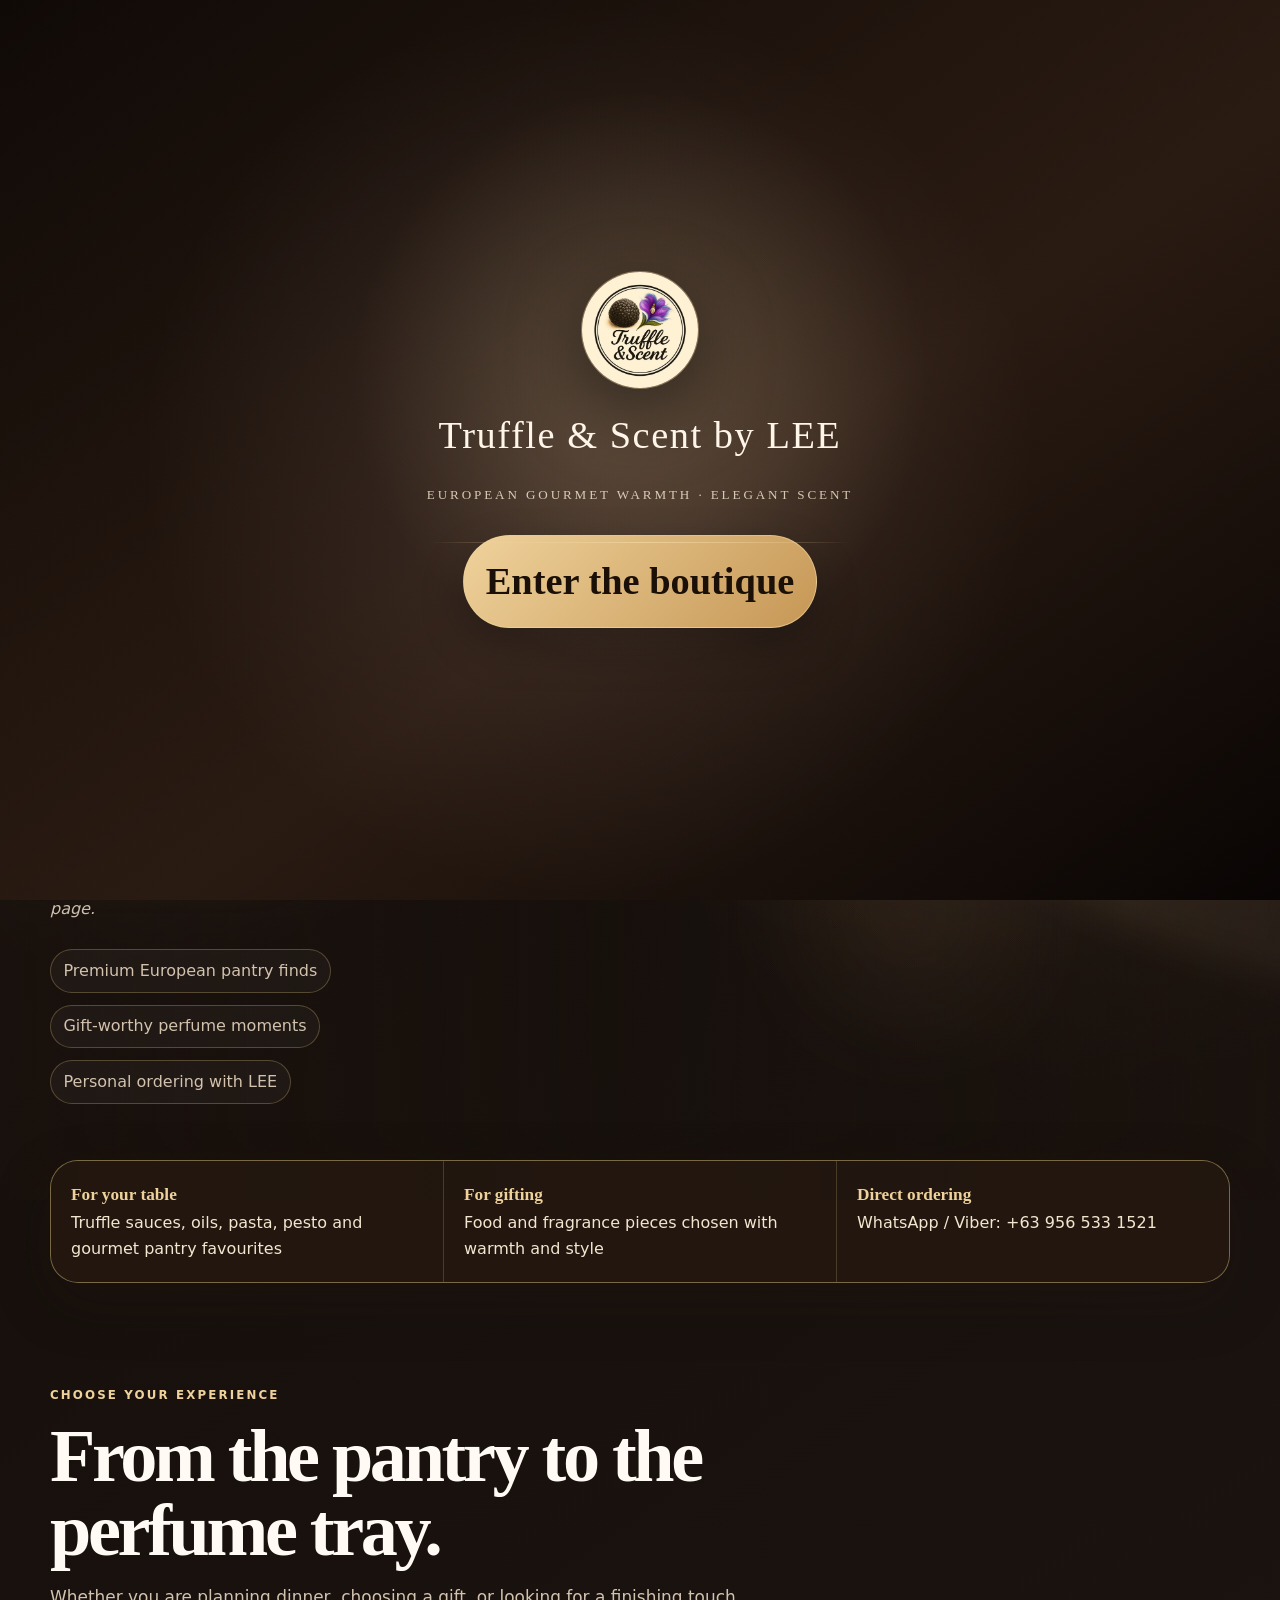
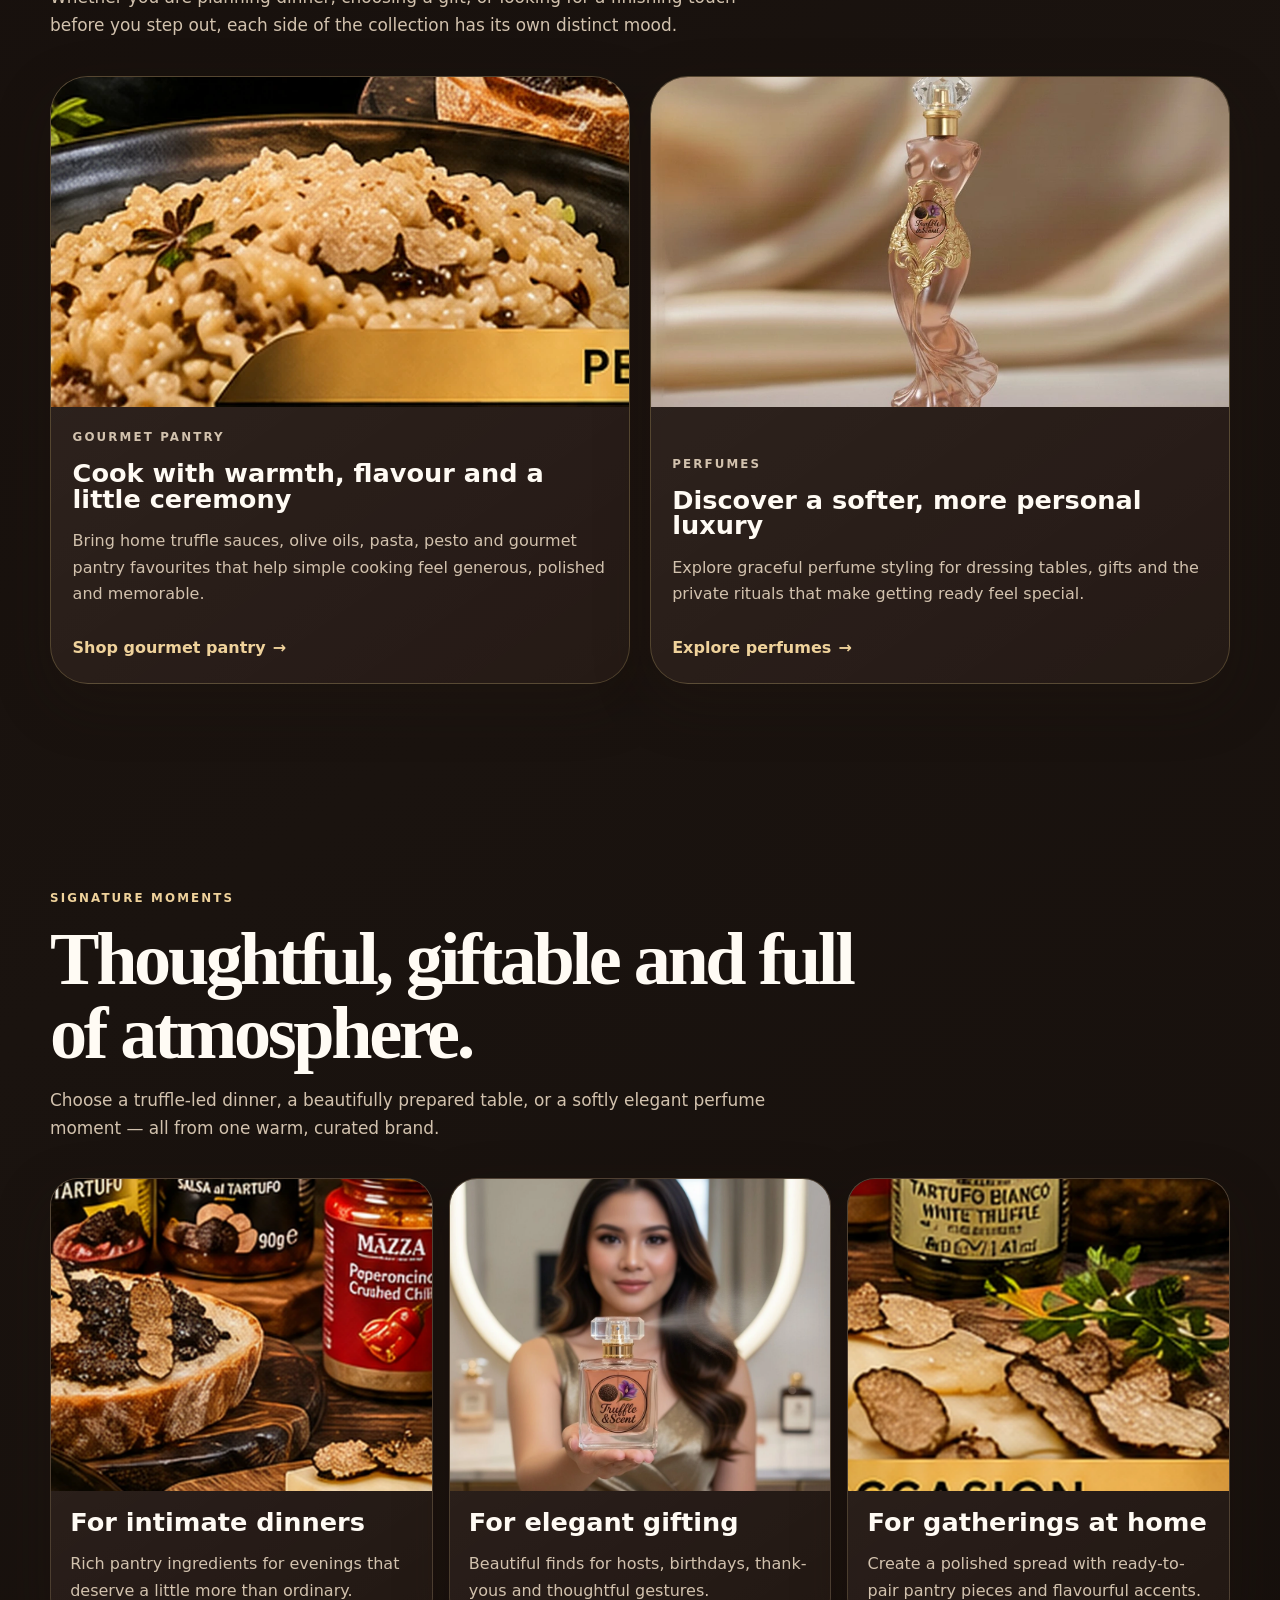
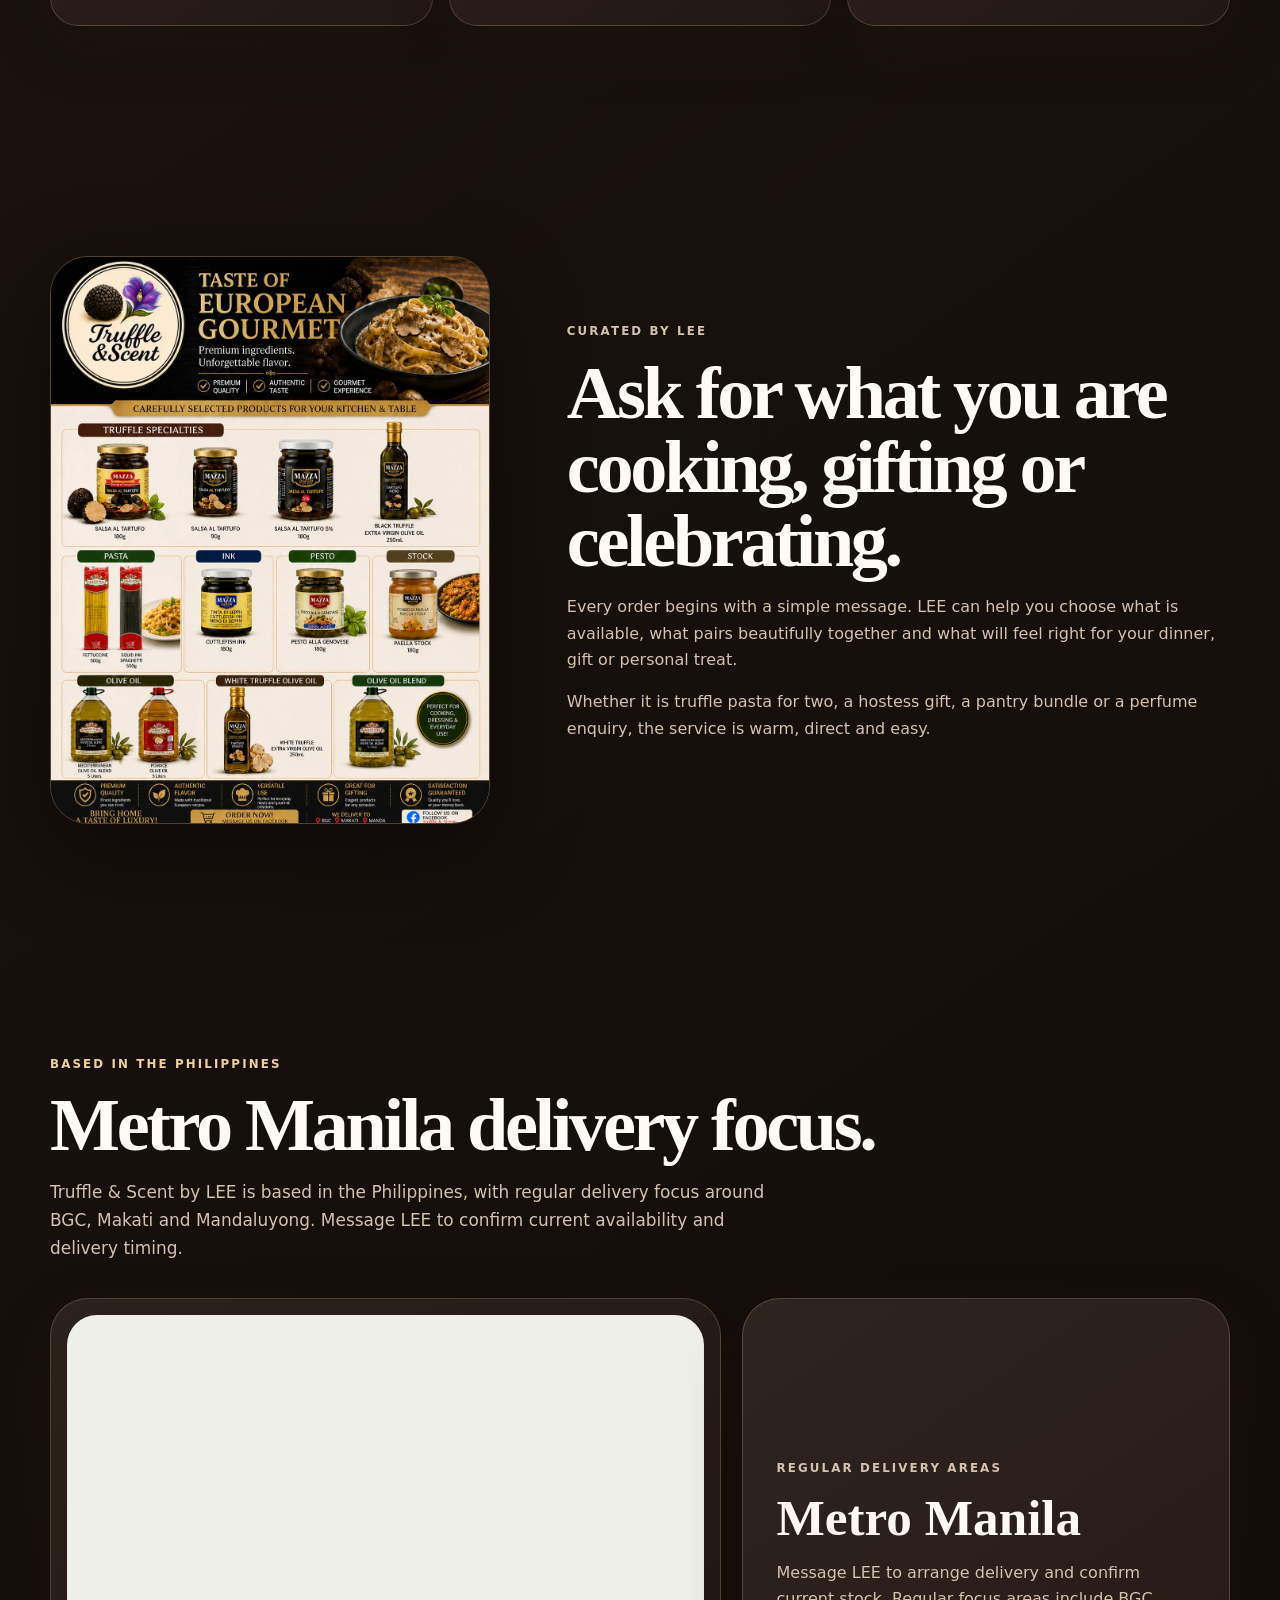
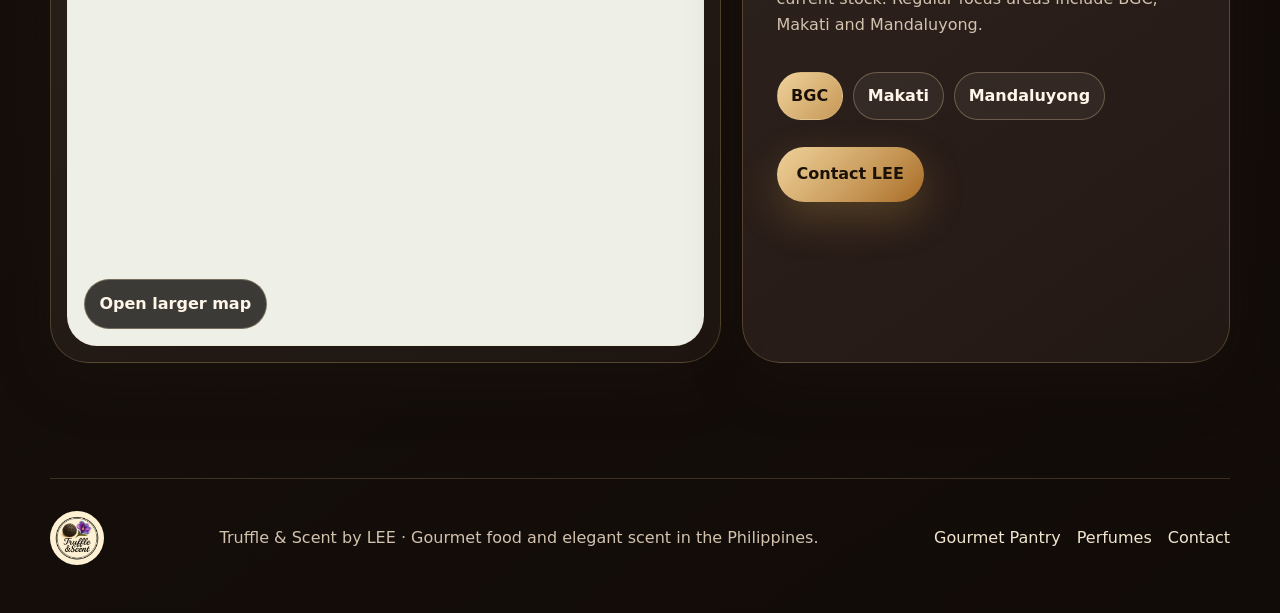
==== index.html @ 7e182de6 "Add files via upload" ====
<!doctype html>
<html lang="en">
<head>
  <meta charset="utf-8" />
  <meta name="viewport" content="width=device-width, initial-scale=1" />
  <meta name="description" content="Truffle & Scent by LEE brings European gourmet pantry luxuries and elegant fragrance style to the Philippines." />
  <meta name="theme-color" content="#24180f" />
  <title>Truffle &amp; Scent by LEE | Gourmet Food &amp; Perfume in the Philippines</title>
  <link rel="icon" href="assets/favicon.png" />
  <link rel="preload" href="assets/logo.webp" as="image" />
  <link rel="stylesheet" href="styles.css" />
</head>
<body class="home-page refined-home">
  <canvas class="ambient-canvas" data-ambient-canvas aria-hidden="true"></canvas>
  <div class="welcome-curtain" data-welcome-curtain aria-hidden="false">
    <div class="welcome-mark">
      <img src="assets/logo.webp" alt="" />
      <span>Truffle &amp; Scent by LEE</span>
      <small>European gourmet warmth · elegant scent</small>
      <button class="welcome-enter" type="button" data-welcome-enter>Enter the boutique</button>
    </div>
    <div class="welcome-line"></div>
  </div>

  <div class="page-glow" aria-hidden="true"></div>
  <div class="grain" aria-hidden="true"></div>
  <a class="skip-link" href="#main">Skip to content</a>

  <header class="site-header" data-header>
    <a class="brand authenticity-stamp" href="index.html" aria-label="Truffle and Scent by Lee home">
      <img src="assets/logo.webp" alt="Truffle &amp; Scent by LEE logo" />
      <span>Truffle<span>&amp;</span>Scent</span>
    </a>
    <button class="menu-toggle" type="button" data-menu-toggle aria-expanded="false">Menu</button>
    <nav class="site-nav" data-site-nav aria-label="Primary navigation">
      <a href="index.html" aria-current="page">Home</a>
      <a href="food.html">Gourmet Pantry</a>
      <a href="perfumes.html">Perfumes</a>
      <a href="#location">Location</a>
    </nav>
    <div class="header-actions" data-sound-control>
      <button class="sound-toggle header-sound" type="button" data-sound-toggle aria-pressed="false">
        <span class="sound-icon" aria-hidden="true"></span>
        <span data-sound-label>Play me</span>
      </button>
      <audio data-audio preload="none" src="assets/jingle.wav"></audio>
      <a class="nav-cta contact-cta" href="contact.html">Contact</a>
    </div>
  </header>

  <main id="main">
    <section class="hero home-hero refined-hero" id="top" aria-labelledby="hero-title" data-hero-interactive>
      <div class="cinematic-bg refined-bg" aria-hidden="true">
        <span class="bg-orb orb-a"></span>
        <span class="bg-orb orb-b"></span>
        <span class="bg-orb orb-c"></span>
        <span class="scent-trail trail-a"></span>
        <span class="scent-trail trail-b"></span>
      </div>

      <div class="hero-copy reveal">
        <p class="eyebrow">European gourmet food · elegant perfume · Philippines</p>
        <h1 id="hero-title">Curated for <span class="title-accent">beautiful</span> tables and elegant everyday moments.</h1>
        <p class="hero-lede">Welcome to Truffle &amp; Scent by LEE — a warm boutique collection of European pantry favourites and graceful fragrance pieces, chosen for memorable dinners, thoughtful gifting and a little everyday indulgence.</p>
        <div class="hero-actions">
          <a class="btn primary" href="food.html">Shop Gourmet Pantry</a>
          <a class="btn secondary" href="perfumes.html">Explore Perfumes</a>
        </div>
        <p class="hero-whisper">Move your cursor gently — the constellation follows behind the page.</p>
        <ul class="trust-list" aria-label="Brand qualities">
          <li>Premium European pantry finds</li>
          <li>Gift-worthy perfume moments</li>
          <li>Personal ordering with LEE</li>
        </ul>
      </div>

      <div class="hero-stage constellation-stage reveal" aria-label="Elegant interactive logo animation">
        <div class="hero-pointer-orb" aria-hidden="true"></div>
        <canvas class="constellation-canvas" data-constellation-canvas aria-hidden="true"></canvas>
        <div class="constellation-centre" aria-hidden="true">
          <img src="assets/logo.webp" alt="" />
          <span>Authentic · Curated · Giftable</span>
        </div>
      </div>
    </section>

    <section class="intro-strip reveal" aria-label="Ordering highlights">
      <article>
        <strong>For your table</strong>
        <span>Truffle sauces, oils, pasta, pesto and gourmet pantry favourites</span>
      </article>
      <article>
        <strong>For gifting</strong>
        <span>Food and fragrance pieces chosen with warmth and style</span>
      </article>
      <article>
        <strong>Direct ordering</strong>
        <span>WhatsApp / Viber: +63 956 533 1521</span>
      </article>
    </section>

    <section class="section split-feature" aria-labelledby="edits-title">
      <div class="section-heading reveal">
        <p class="eyebrow">Choose your experience</p>
        <h2 id="edits-title">From the pantry to the perfume tray.</h2>
        <p>Whether you are planning dinner, choosing a gift, or looking for a finishing touch before you step out, each side of the collection has its own distinct mood.</p>
      </div>
      <div class="edit-grid refined-grid">
        <article class="edit-card reveal tilt-card">
          <img src="assets/meal-truffle-risotto.webp" alt="Creamy truffle risotto" loading="lazy" />
          <div>
            <p class="eyebrow">Gourmet Pantry</p>
            <h3>Cook with warmth, flavour and a little ceremony</h3>
            <p>Bring home truffle sauces, olive oils, pasta, pesto and gourmet pantry favourites that help simple cooking feel generous, polished and memorable.</p>
            <a class="text-link" href="food.html">Shop gourmet pantry</a>
          </div>
        </article>
        <article class="edit-card reveal tilt-card fragrance-card">
          <img src="assets/perfume-silk-bottle.webp" alt="Luxury perfume bottle on silk" loading="lazy" />
          <div>
            <p class="eyebrow">Perfumes</p>
            <h3>Discover a softer, more personal luxury</h3>
            <p>Explore graceful perfume styling for dressing tables, gifts and the private rituals that make getting ready feel special.</p>
            <a class="text-link" href="perfumes.html">Explore perfumes</a>
          </div>
        </article>
      </div>
    </section>

    <section class="section signature-section" aria-labelledby="signature-title">
      <div class="section-heading reveal">
        <p class="eyebrow">Signature moments</p>
        <h2 id="signature-title">Thoughtful, giftable and full of atmosphere.</h2>
        <p>Choose a truffle-led dinner, a beautifully prepared table, or a softly elegant perfume moment — all from one warm, curated brand.</p>
      </div>
      <div class="signature-grid">
        <article class="signature-card reveal"><img src="assets/meal-truffle-toast.webp" alt="Truffle toast and appetisers" loading="lazy" /><div><h3>For intimate dinners</h3><p>Rich pantry ingredients for evenings that deserve a little more than ordinary.</p></div></article>
        <article class="signature-card reveal"><img src="assets/perfume-founder-bottle.webp" alt="Elegant perfume held for gifting" loading="lazy" /><div><h3>For elegant gifting</h3><p>Beautiful finds for hosts, birthdays, thank-yous and thoughtful gestures.</p></div></article>
        <article class="signature-card reveal"><img src="assets/meal-cheese-truffle-board.webp" alt="Cheese and truffle board" loading="lazy" /><div><h3>For gatherings at home</h3><p>Create a polished spread with ready-to-pair pantry pieces and flavourful accents.</p></div></article>
      </div>
    </section>

    <section class="section story-section" aria-labelledby="story-title">
      <div class="story-media reveal"><img src="assets/catalogue.webp" alt="Truffle &amp; Scent product catalogue" loading="lazy" /></div>
      <div class="story-copy reveal">
        <p class="eyebrow">Curated by LEE</p>
        <h2 id="story-title">Ask for what you are cooking, gifting or celebrating.</h2>
        <p>Every order begins with a simple message. LEE can help you choose what is available, what pairs beautifully together and what will feel right for your dinner, gift or personal treat.</p>
        <p>Whether it is truffle pasta for two, a hostess gift, a pantry bundle or a perfume enquiry, the service is warm, direct and easy.</p>
      </div>
    </section>

    <section class="section location-section" id="location" aria-labelledby="location-title">
      <div class="section-heading reveal">
        <p class="eyebrow">Based in the Philippines</p>
        <h2 id="location-title">Metro Manila delivery focus.</h2>
        <p>Truffle &amp; Scent by LEE is based in the Philippines, with regular delivery focus around BGC, Makati and Mandaluyong. Message LEE to confirm current availability and delivery timing.</p>
      </div>
      <div class="location-grid">
        <div class="map-card reveal"><div class="real-map"><iframe title="Interactive Metro Manila map" loading="lazy" src="https://www.openstreetmap.org/export/embed.html?bbox=120.92%2C14.49%2C121.10%2C14.66&amp;layer=mapnik&amp;marker=14.5547%2C121.0244"></iframe><a class="map-open-link" href="https://www.openstreetmap.org/?mlat=14.5547&amp;mlon=121.0244#map=12/14.5547/121.0244" target="_blank" rel="noopener">Open larger map</a></div></div>
        <aside class="location-copy reveal" data-location-panel>
          <p class="eyebrow">Regular delivery areas</p>
          <h3 data-location-title>Metro Manila</h3>
          <p data-location-copy>Message LEE to arrange delivery and confirm current stock. Regular focus areas include BGC, Makati and Mandaluyong.</p>
          <div class="location-buttons" aria-label="Delivery area quick notes">
            <button type="button" data-location-pin data-title="BGC" data-copy="A regular delivery focus for gourmet pantry orders, gifts and dinner-ready selections.">BGC</button>
            <button type="button" data-location-pin data-title="Makati" data-copy="Ideal for office gifts, dinner ingredients and personal gourmet orders.">Makati</button>
            <button type="button" data-location-pin data-title="Mandaluyong" data-copy="A regular delivery focus area. Message LEE for timing, availability and order guidance.">Mandaluyong</button>
          </div>
          <a class="btn primary" href="contact.html">Contact LEE</a>
        </aside>
      </div>
    </section>
  </main>

  <footer class="site-footer">
    <img src="assets/logo.webp" alt="" />
    <p>Truffle &amp; Scent by LEE · Gourmet food and elegant scent in the Philippines.</p>
    <nav aria-label="Footer navigation">
      <a href="food.html">Gourmet Pantry</a>
      <a href="perfumes.html">Perfumes</a>
      <a href="contact.html">Contact</a>
    </nav>
  </footer>

  <script src="script.js"></script>
</body>
</html>
---- styles.css ----
:root {
  --black: #0b0705;
  --ink: #17100b;
  --cacao: #24160f;
  --truffle: #392218;
  --rose: #ba746b;
  --rose-soft: #f3c2b7;
  --cream: #fff4dc;
  --cream-soft: #f8e2b8;
  --champagne: #f6d98b;
  --gold: #d7a64f;
  --bronze: #925d2b;
  --sage: #69835b;
  --tomato: #9c2e22;
  --muted: #cdbb9a;
  --white: #fffaf1;
  --shadow: 0 28px 90px rgba(0, 0, 0, .43);
  --shadow-soft: 0 18px 50px rgba(60, 32, 18, .22);
  --radius-xl: 38px;
  --radius-lg: 28px;
  --radius-md: 20px;
  --radius-sm: 14px;
  --container: min(1180px, calc(100vw - 40px));
}

* { box-sizing: border-box; }
html { scroll-behavior: smooth; }
body {
  margin: 0;
  min-width: 320px;
  background:
    radial-gradient(circle at 12% 6%, rgba(246, 217, 139, .2), transparent 34rem),
    radial-gradient(circle at 82% 2%, rgba(151, 83, 39, .28), transparent 42rem),
    linear-gradient(140deg, var(--black), var(--ink) 46%, #060403);
  color: var(--white);
  font-family: Optima, Candara, "Segoe UI", system-ui, sans-serif;
  line-height: 1.65;
  overflow-x: hidden;
}
body.perfume-page {
  background:
    radial-gradient(circle at 17% 8%, rgba(243, 194, 183, .22), transparent 32rem),
    radial-gradient(circle at 78% 0%, rgba(246, 217, 139, .14), transparent 40rem),
    linear-gradient(142deg, #140b0b, #21120f 52%, #080404);
}
img { max-width: 100%; display: block; }
a { color: inherit; }
button, input, textarea { font: inherit; }

.skip-link {
  position: absolute;
  top: 12px;
  left: 12px;
  z-index: 999;
  transform: translateY(-150%);
  background: var(--cream);
  color: var(--black);
  padding: .65rem 1rem;
  border-radius: 999px;
}
.skip-link:focus { transform: translateY(0); }

.page-glow {
  position: fixed;
  inset: 0;
  pointer-events: none;
  z-index: 0;
  background:
    radial-gradient(circle at 20% 30%, rgba(215, 166, 79, .11), transparent 22rem),
    radial-gradient(circle at 72% 68%, rgba(125, 58, 29, .18), transparent 25rem);
  animation: glowBreathe 12s ease-in-out infinite;
}
.rose-glow {
  background:
    radial-gradient(circle at 20% 30%, rgba(243, 194, 183, .16), transparent 22rem),
    radial-gradient(circle at 72% 68%, rgba(215, 166, 79, .14), transparent 25rem);
}
.grain {
  pointer-events: none;
  position: fixed;
  inset: 0;
  z-index: 1;
  opacity: .12;
  mix-blend-mode: screen;
  background-image:
    repeating-radial-gradient(circle at 25% 30%, rgba(255,255,255,.4) 0 1px, transparent 1px 3px),
    linear-gradient(90deg, rgba(255,255,255,.05), transparent);
  filter: contrast(120%);
}

.site-header {
  position: fixed;
  top: 16px;
  left: 50%;
  transform: translateX(-50%);
  z-index: 40;
  width: var(--container);
  display: flex;
  align-items: center;
  justify-content: space-between;
  gap: 1rem;
  padding: .7rem .75rem;
  border: 1px solid rgba(246, 217, 139, .24);
  border-radius: 999px;
  background: rgba(11, 7, 5, .55);
  backdrop-filter: blur(18px);
  box-shadow: 0 18px 70px rgba(0,0,0,.28);
  transition: background .35s ease, border-color .35s ease, box-shadow .35s ease;
}
.site-header.is-scrolled {
  background: rgba(11, 7, 5, .9);
  border-color: rgba(246, 217, 139, .42);
  box-shadow: 0 18px 70px rgba(0,0,0,.45);
}
.brand {
  display: flex;
  align-items: center;
  gap: .7rem;
  text-decoration: none;
  font-weight: 900;
  letter-spacing: .02em;
  white-space: nowrap;
}
.brand img {
  width: 43px;
  height: 43px;
  object-fit: cover;
  border-radius: 50%;
  box-shadow: 0 0 0 1px rgba(246,217,139,.42), 0 8px 22px rgba(0,0,0,.35);
}
.brand span span { color: var(--champagne); }
.site-nav {
  display: flex;
  align-items: center;
  gap: clamp(.55rem, 1.8vw, 1.4rem);
  font-size: .94rem;
  color: var(--cream-soft);
}
.site-nav a, .nav-cta, .text-link {
  text-decoration: none;
  transition: color .2s ease, background .2s ease, transform .2s ease;
}
.site-nav a:hover, .site-nav a[aria-current="page"], .text-link:hover { color: var(--champagne); }
.nav-cta {
  padding: .68rem 1rem;
  border-radius: 999px;
  background: linear-gradient(135deg, var(--champagne), var(--gold) 64%, #b2762d);
  color: #1b1007;
  font-weight: 900;
  box-shadow: 0 12px 26px rgba(215, 166, 79, .24);
  white-space: nowrap;
}
.nav-cta:hover, .btn:hover { transform: translateY(-2px); }
.menu-toggle {
  display: none;
  border: 1px solid rgba(246,217,139,.35);
  background: rgba(255,255,255,.05);
  color: var(--cream);
  border-radius: 999px;
  padding: .55rem .85rem;
}

main, .site-footer { position: relative; z-index: 2; }
.hero {
  position: relative;
  min-height: 100svh;
  padding: clamp(8rem, 14vw, 11rem) max(20px, calc((100vw - 1180px) / 2)) 5rem;
  display: grid;
  grid-template-columns: minmax(0, 1fr) minmax(310px, 540px);
  align-items: center;
  gap: clamp(2rem, 7vw, 5.5rem);
  overflow: hidden;
}
.compact-hero { min-height: 88svh; }
.hero::before {
  content: "";
  position: absolute;
  inset: 0;
  background:
    linear-gradient(90deg, rgba(11,7,5,.88), rgba(11,7,5,.43) 47%, rgba(11,7,5,.82)),
    radial-gradient(circle at 72% 44%, rgba(246,217,139,.18), transparent 27rem);
  pointer-events: none;
}
.perfume-hero::before {
  background:
    linear-gradient(90deg, rgba(20,11,11,.86), rgba(20,11,11,.38) 47%, rgba(20,11,11,.82)),
    radial-gradient(circle at 72% 44%, rgba(243,194,183,.24), transparent 26rem);
}
.hero-copy, .hero-stage { position: relative; z-index: 1; }
.eyebrow {
  margin: 0 0 .85rem;
  color: var(--champagne);
  text-transform: uppercase;
  letter-spacing: .18em;
  font-weight: 900;
  font-size: .74rem;
}
h1, h2, h3 { margin: 0; line-height: 1; }
h1, h2 {
  font-family: Georgia, "Times New Roman", serif;
  font-weight: 700;
  letter-spacing: -.045em;
}
h1 {
  max-width: 790px;
  font-size: clamp(3.65rem, 9vw, 8.9rem);
  text-transform: uppercase;
  text-shadow: 0 8px 50px rgba(0,0,0,.45);
}
h1 span {
  display: block;
  background: linear-gradient(110deg, var(--cream), var(--champagne) 32%, var(--gold) 58%, var(--cream));
  background-size: 220% 100%;
  -webkit-background-clip: text;
  background-clip: text;
  color: transparent;
  animation: goldSweep 8s ease-in-out infinite;
}
h2 { font-size: clamp(2.5rem, 5.8vw, 5rem); }
h3 { font-size: clamp(1.35rem, 2vw, 1.85rem); }
.hero-lede {
  max-width: 650px;
  margin: 1.45rem 0 0;
  color: var(--cream-soft);
  font-size: clamp(1.05rem, 1.6vw, 1.23rem);
}
.hero-actions { display: flex; flex-wrap: wrap; gap: .9rem; margin-top: 2rem; }
.btn {
  position: relative;
  isolation: isolate;
  display: inline-flex;
  align-items: center;
  justify-content: center;
  min-height: 50px;
  padding: .88rem 1.25rem;
  border-radius: 999px;
  border: 0;
  text-decoration: none;
  font-weight: 900;
  cursor: pointer;
  overflow: hidden;
  transition: transform .2s ease, border-color .2s ease;
}
.btn::after, .product-card::after, .edit-card::after, .order-card::after, .fragrance-item::after {
  content: "";
  position: absolute;
  inset: -90% -30%;
  background: linear-gradient(100deg, transparent 42%, rgba(255,255,255,.18), transparent 58%);
  transform: translateX(-85%) rotate(8deg);
  animation: shimmer 8s ease-in-out infinite;
  pointer-events: none;
}
.btn.primary { background: linear-gradient(135deg, var(--champagne), var(--gold) 62%, #a86a25); color: #1c1107; box-shadow: 0 16px 42px rgba(215, 166, 79, .25); }
.btn.secondary { border: 1px solid rgba(246,217,139,.4); color: var(--cream); background: rgba(255,255,255,.055); }
.trust-list { display: flex; flex-wrap: wrap; gap: .75rem; padding: 0; margin: 1.65rem 0 0; list-style: none; color: var(--muted); }
.trust-list li { border: 1px solid rgba(246,217,139,.25); border-radius: 999px; padding: .48rem .78rem; background: rgba(255,255,255,.035); }

.hero-stage {
  min-height: 630px;
  display: grid;
  place-items: center;
  perspective: 1100px;
}
.food-stage { min-height: 560px; }
.perfume-stage { min-height: 560px; }
.poster-card, .perfume-bottle {
  position: relative;
  border-radius: var(--radius-xl);
  overflow: hidden;
  box-shadow: var(--shadow);
  border: 1px solid rgba(246,217,139,.26);
  background: linear-gradient(145deg, rgba(255,255,255,.1), rgba(255,255,255,.02));
  transform-style: preserve-3d;
  animation: slowFloat 7s ease-in-out infinite;
}
.poster-card { width: min(420px, 78vw); }
.wide-poster { width: min(470px, 80vw); }
.poster-card img { width: 100%; height: auto; }
.perfume-bottle { width: min(470px, 82vw); }
.perfume-bottle img { aspect-ratio: 1; object-fit: cover; }
.perfume-orb {
  position: absolute;
  right: -25px;
  bottom: 60px;
  width: 165px;
  height: 165px;
  border-radius: 50%;
  overflow: hidden;
  border: 1px solid rgba(246,217,139,.34);
  box-shadow: 0 18px 60px rgba(0,0,0,.45);
  animation: orbFloat 8s ease-in-out infinite;
}
.perfume-orb img { width: 100%; height: 100%; object-fit: cover; }
.floating-product {
  position: absolute;
  width: 145px;
  border-radius: 28px;
  overflow: hidden;
  box-shadow: var(--shadow-soft);
  border: 1px solid rgba(246,217,139,.25);
  background: var(--cream);
  animation: orbFloat 8s ease-in-out infinite;
}
.float-a { left: 10px; bottom: 82px; animation-delay: -2s; }
.float-b { right: -8px; top: 78px; animation-delay: -5s; }
.silk-ribbon {
  position: absolute;
  width: 120%;
  height: 160px;
  border-radius: 50%;
  background: linear-gradient(90deg, transparent, rgba(246, 217, 139, .18), rgba(243,194,183,.14), transparent);
  filter: blur(18px);
  transform: rotate(-22deg);
  animation: silkFlow 11s ease-in-out infinite;
}
.ribbon-one { top: 17%; left: -10%; }
.ribbon-two { bottom: 18%; right: -10%; animation-delay: -5s; transform: rotate(18deg); }
.halo-ring {
  position: absolute;
  width: 470px;
  height: 470px;
  border-radius: 50%;
  border: 1px solid rgba(246,217,139,.24);
  box-shadow: inset 0 0 55px rgba(246,217,139,.08), 0 0 90px rgba(246,217,139,.08);
  animation: halo 14s ease-in-out infinite;
}
.hero-marquee { position: absolute; left: 0; right: 0; bottom: 0; z-index: 1; overflow: hidden; border-block: 1px solid rgba(246,217,139,.18); background: rgba(11,7,5,.44); backdrop-filter: blur(12px); }
.marquee-track { display: flex; width: max-content; animation: marquee 28s linear infinite; }
.marquee-track span { padding: .8rem 1.5rem; color: var(--cream-soft); text-transform: uppercase; letter-spacing: .16em; font-size: .76rem; font-weight: 900; }

.intro-strip { width: var(--container); margin: -2.5rem auto 0; position: relative; z-index: 4; display: grid; grid-template-columns: repeat(3, 1fr); gap: 1px; border: 1px solid rgba(246,217,139,.28); border-radius: var(--radius-lg); overflow: hidden; background: rgba(246,217,139,.22); box-shadow: var(--shadow-soft); }
.intro-strip article { padding: 1.25rem; background: rgba(28,17,11,.86); }
.intro-strip strong { display: block; color: var(--champagne); font-family: Georgia, serif; font-size: 1.08rem; }
.intro-strip span { color: var(--cream-soft); }

.section { width: var(--container); margin: 0 auto; padding: clamp(4.5rem, 9vw, 7.5rem) 0; }
.section-heading { max-width: 850px; margin-bottom: 2.2rem; }
.section-heading p:not(.eyebrow) { max-width: 720px; color: var(--muted); font-size: 1.06rem; }
.split-feature { padding-top: clamp(5rem, 8vw, 8rem); }
.edit-grid { display: grid; grid-template-columns: repeat(2, minmax(0, 1fr)); gap: 1.2rem; }
.edit-card, .fragrance-item, .product-card, .meal-card, .ritual-card, .loop-panel, .location-copy, .map-card, .order-card {
  position: relative;
  overflow: hidden;
  border: 1px solid rgba(246,217,139,.22);
  background:
    linear-gradient(145deg, rgba(255,255,255,.075), rgba(255,255,255,.025)),
    rgba(28, 17, 11, .78);
  box-shadow: var(--shadow-soft);
  backdrop-filter: blur(12px);
}
.edit-card { min-height: 550px; border-radius: var(--radius-xl); display: grid; grid-template-rows: 1fr auto; }
.edit-card img { width: 100%; height: 330px; object-fit: cover; transition: transform .8s ease; }
.edit-card:hover img { transform: scale(1.04); }
.edit-card div { padding: 1.35rem; }
.edit-card p, .story-copy p, .product-card p, .fragrance-item p, .ritual-card p, .loop-panel p, .location-copy p, .meal-card p, .order-card p { color: var(--muted); }
.text-link { display: inline-flex; margin-top: .7rem; color: var(--champagne); font-weight: 900; }
.text-link::after { content: "→"; margin-left: .45rem; transition: transform .2s ease; }
.text-link:hover::after { transform: translateX(4px); }
.fragrance-card img { object-position: center 30%; }

.story-section { display: grid; grid-template-columns: minmax(280px, 440px) 1fr; gap: clamp(2rem, 6vw, 5rem); align-items: center; }
.story-media { border-radius: var(--radius-xl); overflow: hidden; border: 1px solid rgba(246,217,139,.26); box-shadow: var(--shadow); transform: rotate(-1.5deg); }
.story-media img { width: 100%; height: 100%; object-fit: cover; }
.sound-card { margin-top: 1.4rem; }
.sound-toggle { display: inline-flex; align-items: center; gap: .85rem; min-height: 50px; padding: .75rem 1rem; border-radius: 999px; border: 1px solid rgba(246,217,139,.34); background: rgba(255,255,255,.055); color: var(--cream); cursor: pointer; }
.sound-icon { width: 22px; height: 22px; border-radius: 50%; background: linear-gradient(135deg, var(--champagne), var(--gold)); position: relative; box-shadow: 0 0 18px rgba(246,217,139,.35); }
.sound-icon::after { content: ""; position: absolute; inset: 7px 5px; border-left: 7px solid #1c1107; border-block: 5px solid transparent; }
.sound-toggle.is-playing .sound-icon::after { inset: 6px; border: 0; border-left: 4px solid #1c1107; border-right: 4px solid #1c1107; }

.location-grid { display: grid; grid-template-columns: minmax(300px, 1.1fr) minmax(280px, .8fr); gap: 1.3rem; align-items: stretch; }
.map-card, .location-copy { border-radius: var(--radius-xl); padding: 1rem; }
.philippines-map { position: relative; min-height: 580px; display: grid; place-items: center; border-radius: 30px; background:
  radial-gradient(circle at 50% 39%, rgba(246,217,139,.16), transparent 12rem),
  linear-gradient(145deg, rgba(10, 30, 34, .62), rgba(24, 15, 10, .8)); overflow: hidden; }
.philippines-map svg { width: min(410px, 82%); height: auto; filter: drop-shadow(0 18px 28px rgba(0,0,0,.2)); }
.island { fill: url(#islandGold); opacity: .92; filter: url(#softShadow); stroke: rgba(255,244,220,.36); stroke-width: 2; }
.sea-line { fill: none; stroke: rgba(255,244,220,.18); stroke-width: 3; stroke-dasharray: 7 14; animation: dashDrift 15s linear infinite; }
.map-pin { position: absolute; left: var(--x); top: var(--y); transform: translate(-50%, -50%); border: 1px solid rgba(255,244,220,.62); background: rgba(255,244,220,.95); color: #2a170d; border-radius: 999px; padding: .42rem .66rem .42rem 1.3rem; font-weight: 900; font-size: .76rem; box-shadow: 0 12px 28px rgba(0,0,0,.3); cursor: pointer; }
.map-pin::before { content: ""; position: absolute; left: .45rem; top: 50%; width: .45rem; height: .45rem; border-radius: 50%; background: var(--tomato); transform: translateY(-50%); box-shadow: 0 0 0 5px rgba(156,46,34,.18); }
.map-pin.primary-pin { background: linear-gradient(135deg, var(--champagne), var(--gold)); }
.map-pin.is-active { outline: 3px solid rgba(246,217,139,.32); transform: translate(-50%, -50%) scale(1.04); }
.location-copy { padding: clamp(1.5rem, 3vw, 2.1rem); display: flex; flex-direction: column; justify-content: center; }
.location-copy h3 { font-family: Georgia, serif; font-size: clamp(2rem, 4vw, 3.6rem); }

.products-section { padding-top: clamp(5rem, 8vw, 7rem); }
.product-grid { display: grid; grid-template-columns: repeat(4, minmax(0, 1fr)); gap: 1rem; }
.detailed-grid { grid-template-columns: repeat(4, minmax(0, 1fr)); }
.product-card { border-radius: var(--radius-lg); padding: 1rem; display: flex; flex-direction: column; min-height: 100%; }
.product-card img { width: 100%; aspect-ratio: 1; object-fit: cover; border-radius: 22px; background: var(--cream); border: 1px solid rgba(246,217,139,.2); box-shadow: 0 15px 32px rgba(0,0,0,.12); margin-bottom: .95rem; transition: transform .45s ease; }
.product-card:hover img { transform: translateY(-4px) scale(1.02); }
.product-kicker { color: var(--champagne); text-transform: uppercase; letter-spacing: .14em; font-size: .68rem; font-weight: 900; }
.product-card h3 { margin: .35rem 0 .55rem; font-size: 1.28rem; line-height: 1.1; }
.product-card p { margin: 0 0 1rem; font-size: .97rem; flex: 1; }
.product-card button { align-self: flex-start; margin-top: auto; border: 1px solid rgba(246,217,139,.35); background: rgba(255,255,255,.055); color: var(--cream); border-radius: 999px; padding: .6rem .85rem; cursor: pointer; font-weight: 800; }
.product-card button:hover { background: rgba(246,217,139,.12); }
.meal-grid { display: grid; grid-template-columns: repeat(5, minmax(0, 1fr)); gap: 1rem; }
.meal-card { border-radius: var(--radius-lg); }
.meal-card img { width: 100%; aspect-ratio: 1.18; object-fit: cover; transition: transform .6s ease; }
.meal-card:hover img { transform: scale(1.04); }
.meal-card div { padding: 1rem; }
.meal-card h3 { font-size: 1.22rem; margin-bottom: .5rem; }
.meal-card p { margin: 0; font-size: .95rem; }

.fragrance-grid { display: grid; grid-template-columns: repeat(2, minmax(0, 1fr)); gap: 1.2rem; }
.fragrance-item { border-radius: var(--radius-xl); display: grid; grid-template-columns: .95fr 1fr; align-items: center; min-height: 460px; }
.fragrance-item img { width: 100%; height: 100%; min-height: 460px; object-fit: cover; }
.fragrance-item div { padding: clamp(1.25rem, 3vw, 2rem); }
.fragrance-item h3 { font-family: Georgia, serif; font-size: clamp(2rem, 4vw, 3.4rem); margin: .25rem 0 .8rem; }
.ritual-grid, .loop-grid { display: grid; grid-template-columns: repeat(3, minmax(0, 1fr)); gap: 1rem; }
.ritual-card, .loop-panel { border-radius: var(--radius-lg); padding: 1.4rem; }
.ritual-card span { display: inline-grid; place-items: center; width: 48px; height: 48px; border-radius: 50%; background: linear-gradient(135deg, var(--champagne), var(--gold)); color: #1b1007; font-weight: 900; margin-bottom: 1rem; }
.loop-visual { height: 180px; border-radius: 24px; margin-bottom: 1rem; overflow: hidden; position: relative; background: linear-gradient(145deg, rgba(255,244,220,.12), rgba(255,255,255,.03)); border: 1px solid rgba(246,217,139,.18); }
.silk-loop span { position: absolute; inset: 38% -20% auto; height: 60px; border-radius: 999px; background: linear-gradient(90deg, transparent, rgba(243,194,183,.38), rgba(246,217,139,.2), transparent); filter: blur(11px); transform: rotate(-12deg); animation: silkFlow 7s ease-in-out infinite; }
.gold-loop span { position: absolute; inset: -60% 0; background: linear-gradient(105deg, transparent 42%, rgba(246,217,139,.4), transparent 55%); animation: shimmer 5.8s ease-in-out infinite; }
.rose-loop span { position: absolute; width: 110px; height: 110px; border-radius: 50%; background: radial-gradient(circle, rgba(243,194,183,.5), transparent 65%); animation: orbFloat 7s ease-in-out infinite; }
.rose-loop span:nth-child(1) { left: 20%; top: 18%; }
.rose-loop span:nth-child(2) { right: 15%; bottom: 15%; animation-delay: -3.5s; }

.order-card { border-radius: var(--radius-xl); padding: clamp(1.6rem, 5vw, 3.4rem); text-align: center; background:
  radial-gradient(circle at 50% 0%, rgba(246,217,139,.16), transparent 25rem),
  linear-gradient(145deg, rgba(43,27,17,.92), rgba(16,10,7,.92)); }
.order-card p { max-width: 660px; margin-inline: auto; }
.contact-grid { display: grid; grid-template-columns: repeat(4, minmax(0, 1fr)); gap: .8rem; margin-top: 1.6rem; text-align: left; }
.contact-grid a { padding: 1rem; border-radius: 20px; border: 1px solid rgba(246,217,139,.22); background: rgba(255,255,255,.055); text-decoration: none; transition: transform .2s ease, border-color .2s ease; overflow-wrap: anywhere; }
.contact-grid a:hover { transform: translateY(-3px); border-color: rgba(246,217,139,.44); }
.contact-grid span { display: block; color: var(--muted); font-size: .86rem; }
.contact-grid strong { color: var(--cream); }

.site-footer { width: var(--container); margin: 0 auto; padding: 2rem 0 3rem; display: flex; align-items: center; justify-content: space-between; gap: 1rem; color: var(--muted); border-top: 1px solid rgba(246,217,139,.18); }
.site-footer img { width: 54px; height: 54px; object-fit: cover; border-radius: 50%; }
.site-footer p { margin: 0; }
.site-footer nav { display: flex; gap: 1rem; }
.site-footer a { color: var(--cream-soft); text-decoration: none; }
.site-footer a:hover { color: var(--champagne); }

.product-dialog { max-width: min(560px, calc(100vw - 32px)); border: 1px solid rgba(246,217,139,.32); border-radius: 28px; padding: 1.6rem; background: linear-gradient(145deg, #28180f, #0c0705); color: var(--white); box-shadow: var(--shadow); }
.product-dialog::backdrop { background: rgba(0,0,0,.64); backdrop-filter: blur(4px); }
.product-dialog h2 { font-size: clamp(2rem, 5vw, 3.4rem); }
.product-dialog p:not(.eyebrow) { color: var(--cream-soft); }
.dialog-close { position: absolute; right: 14px; top: 12px; width: 38px; height: 38px; border-radius: 50%; border: 1px solid rgba(246,217,139,.3); background: rgba(255,255,255,.05); color: var(--cream); cursor: pointer; font-size: 1.4rem; }

.reveal { opacity: 0; transform: translateY(24px); transition: opacity .75s ease, transform .75s ease; }
.reveal.in-view { opacity: 1; transform: translateY(0); }
.tilt-card { transition: transform .25s ease; }

@keyframes glowBreathe { 0%,100% { opacity: .72; transform: scale(1); } 50% { opacity: 1; transform: scale(1.035); } }
@keyframes goldSweep { 0%,100% { background-position: 0% 50%; } 50% { background-position: 100% 50%; } }
@keyframes shimmer { 0%, 55% { transform: translateX(-85%) rotate(8deg); } 78%, 100% { transform: translateX(85%) rotate(8deg); } }
@keyframes slowFloat { 0%,100% { transform: translateY(0) rotateX(0deg); } 50% { transform: translateY(-12px) rotateX(1.4deg); } }
@keyframes orbFloat { 0%,100% { transform: translateY(0) rotate(0deg); } 50% { transform: translateY(-16px) rotate(2deg); } }
@keyframes silkFlow { 0%,100% { transform: translateX(-2%) rotate(-18deg) scaleX(1); opacity: .7; } 50% { transform: translateX(4%) rotate(-14deg) scaleX(1.08); opacity: 1; } }
@keyframes halo { 0%,100% { transform: scale(.97); opacity: .55; } 50% { transform: scale(1.04); opacity: .9; } }
@keyframes marquee { from { transform: translateX(0); } to { transform: translateX(-50%); } }
@keyframes dashDrift { from { stroke-dashoffset: 0; } to { stroke-dashoffset: -126; } }

@media (max-width: 1100px) {
  .product-grid, .detailed-grid { grid-template-columns: repeat(3, minmax(0, 1fr)); }
  .meal-grid { grid-template-columns: repeat(3, minmax(0, 1fr)); }
  .contact-grid { grid-template-columns: repeat(2, minmax(0, 1fr)); }
  .fragrance-item { grid-template-columns: 1fr; }
  .fragrance-item img { min-height: 340px; }
}
@media (max-width: 880px) {
  .site-header { top: 10px; width: min(94vw, 680px); border-radius: 28px; align-items: flex-start; flex-wrap: wrap; }
  .menu-toggle { display: inline-flex; margin-left: auto; }
  .nav-cta { display: none; }
  .site-nav { display: none; width: 100%; flex-direction: column; align-items: stretch; padding: .5rem; border-top: 1px solid rgba(246,217,139,.18); }
  .site-nav.is-open { display: flex; }
  .site-nav a { padding: .55rem .4rem; }
  .hero { grid-template-columns: 1fr; padding-top: 8.5rem; }
  .hero-stage { min-height: 500px; }
  .poster-card { width: min(380px, 84vw); }
  .perfume-orb { right: 2%; bottom: 28px; }
  .intro-strip { grid-template-columns: 1fr; margin-top: 1rem; }
  .edit-grid, .story-section, .location-grid, .fragrance-grid { grid-template-columns: 1fr; }
  .story-media { max-width: 420px; transform: none; }
  .ritual-grid, .loop-grid { grid-template-columns: 1fr; }
  .site-footer { flex-direction: column; text-align: center; }
}
@media (max-width: 640px) {
  :root { --container: min(100vw - 28px, 1180px); }
  h1 { font-size: clamp(3rem, 18vw, 5.2rem); }
  h2 { font-size: clamp(2.25rem, 12vw, 3.8rem); }
  .hero { padding-inline: 16px; }
  .hero-actions, .trust-list { align-items: stretch; flex-direction: column; }
  .btn { width: 100%; }
  .hero-stage { min-height: 420px; }
  .perfume-orb, .floating-product { display: none; }
  .product-grid, .detailed-grid, .meal-grid, .contact-grid { grid-template-columns: 1fr; }
  .philippines-map { min-height: 460px; }
  .map-pin { font-size: .68rem; max-width: 120px; }
  .edit-card { min-height: auto; }
  .edit-card img { height: 250px; }
}
@media (prefers-reduced-motion: reduce) {
  *, *::before, *::after { animation-duration: .01ms !important; animation-iteration-count: 1 !important; scroll-behavior: auto !important; transition-duration: .01ms !important; }
  .reveal { opacity: 1; transform: none; }
}


/* --- 2026 refinement pass: warmer palette, earlier sound control, richer motion and proper map --- */
:root {
  --black: #0d0907;
  --ink: #17110d;
  --cacao: #241914;
  --truffle: #34231c;
  --rose: #c28d82;
  --rose-soft: #f0d1c8;
  --cream: #fff5e8;
  --cream-soft: #f2e6d0;
  --champagne: #efd29b;
  --gold: #c69756;
  --bronze: #8f6437;
  --sage: #7d7a5e;
  --muted: #d2c2ae;
  --white: #fffbf4;
  --shadow-soft: 0 20px 55px rgba(34, 20, 13, .28);
}
body {
  background:
    radial-gradient(circle at 10% 10%, rgba(239, 210, 155, .16), transparent 34rem),
    radial-gradient(circle at 84% 6%, rgba(125, 90, 49, .16), transparent 42rem),
    linear-gradient(145deg, #0d0907, #17110d 48%, #080605);
}
body.perfume-page {
  background:
    radial-gradient(circle at 17% 8%, rgba(240, 209, 200, .18), transparent 32rem),
    radial-gradient(circle at 78% 0%, rgba(239, 210, 155, .14), transparent 40rem),
    linear-gradient(142deg, #130b0a, #211614 52%, #080505);
}
.home-hero::before {
  background:
    linear-gradient(90deg, rgba(12,8,6,.9), rgba(12,8,6,.42) 48%, rgba(12,8,6,.84)),
    radial-gradient(circle at 72% 44%, rgba(239,210,155,.14), transparent 27rem),
    radial-gradient(circle at 74% 48%, rgba(240,209,200,.11), transparent 18rem);
}
.hero-sound-row { margin-top: 1.15rem; display: flex; align-items: center; gap: .9rem; flex-wrap: wrap; }
.sound-helper { margin: 0; color: var(--muted); font-size: .92rem; }
.sound-toggle-elevated {
  background: linear-gradient(145deg, rgba(255,255,255,.08), rgba(255,255,255,.03));
  box-shadow: 0 14px 28px rgba(0,0,0,.22), inset 0 1px 0 rgba(255,255,255,.06);
}
.interactive-stage {
  --mx: 50%;
  --my: 50%;
  --rx: 0deg;
  --ry: 0deg;
  transform-style: preserve-3d;
  isolation: isolate;
}
.interactive-stage .poster-card,
.interactive-stage .perfume-orb,
.interactive-stage .halo-ring,
.interactive-stage .silk-ribbon {
  transition: transform .28s ease, filter .28s ease;
}
.interactive-stage.is-awake .poster-card { transform: rotateY(var(--rx)) rotateX(calc(var(--ry) * .65)) translateY(-6px); }
.interactive-stage.is-awake .perfume-orb { transform: translate3d(calc((var(--mx) - 260px) * .015), calc((var(--my) - 240px) * -.015), 0); }
.interactive-stage.is-awake .halo-ring { transform: translate3d(calc((var(--mx) - 260px) * -.01), calc((var(--my) - 240px) * -.01), 0) scale(1.02); }
.interactive-stage.is-awake .ribbon-one { transform: translate3d(calc((var(--mx) - 260px) * -.008), calc((var(--my) - 240px) * .006), 0) rotate(-17deg); }
.interactive-stage.is-awake .ribbon-two { transform: translate3d(calc((var(--mx) - 260px) * .008), calc((var(--my) - 240px) * -.006), 0) rotate(16deg); }
.stage-glow {
  position: absolute;
  inset: 8%;
  border-radius: 50%;
  background: radial-gradient(circle at center, rgba(239,210,155,.16), rgba(239,210,155,.03) 38%, transparent 64%);
  filter: blur(14px);
  animation: halo 12s ease-in-out infinite;
}
.hero-pointer-orb {
  position: absolute;
  inset: 0;
  pointer-events: none;
  opacity: 0;
  transition: opacity .25s ease;
  background: radial-gradient(180px circle at var(--mx) var(--my), rgba(255,248,234,.16), rgba(239,210,155,.08) 28%, transparent 58%);
  mix-blend-mode: screen;
}
.interactive-stage.is-awake .hero-pointer-orb { opacity: 1; }
.pointer-note {
  position: absolute;
  right: 18px;
  bottom: 16px;
  margin: 0;
  padding: .5rem .8rem;
  border-radius: 999px;
  background: rgba(14,10,8,.55);
  border: 1px solid rgba(239,210,155,.2);
  color: var(--muted);
  font-size: .78rem;
  letter-spacing: .08em;
  text-transform: uppercase;
}
.motion-grid { grid-template-columns: repeat(3, minmax(0, 1fr)); }
.pour-loop span,
.spotlight-loop span,
.orbit-loop span,
.steam-loop span,
.aura-loop span { position: absolute; display: block; }
.pour-loop span:nth-child(1) {
  left: 46%; top: -10%; width: 18px; height: 120%; border-radius: 999px;
  background: linear-gradient(180deg, rgba(255,247,232,.08), rgba(239,210,155,.52), rgba(182,123,62,.12));
  filter: blur(5px); transform: rotate(8deg); animation: pourDrift 6s ease-in-out infinite;
}
.pour-loop span:nth-child(2) {
  left: 20%; right: 20%; bottom: 18%; height: 36px; border-radius: 999px;
  background: radial-gradient(circle at center, rgba(239,210,155,.38), transparent 70%);
  filter: blur(8px); animation: glowBreathe 6s ease-in-out infinite;
}
.steam-loop span { width: 70px; height: 120px; border-radius: 50%; border: 2px solid rgba(255,245,230,.18); border-color: rgba(255,245,230,.18) transparent transparent transparent; filter: blur(1px); }
.steam-loop span:nth-child(1) { left: 28%; bottom: 20%; transform: rotate(18deg); animation: steamLift 6.4s ease-in-out infinite; }
.steam-loop span:nth-child(2) { left: 44%; bottom: 18%; transform: rotate(0deg); animation: steamLift 6.4s ease-in-out infinite 1.2s; }
.steam-loop span:nth-child(3) { left: 58%; bottom: 22%; transform: rotate(-16deg); animation: steamLift 6.4s ease-in-out infinite 2.1s; }
.orbit-loop span:nth-child(1), .orbit-loop span:nth-child(2), .orbit-loop span:nth-child(3) {
  width: 84px; height: 110px; border-radius: 20px; border: 1px solid rgba(239,210,155,.22);
  background: linear-gradient(145deg, rgba(255,255,255,.08), rgba(255,255,255,.02)); box-shadow: 0 12px 24px rgba(0,0,0,.18);
}
.orbit-loop span:nth-child(1) { left: 18%; top: 26%; animation: floatMini 7.2s ease-in-out infinite; }
.orbit-loop span:nth-child(2) { left: 40%; top: 18%; animation: floatMini 7.2s ease-in-out infinite 1.2s; }
.orbit-loop span:nth-child(3) { left: 62%; top: 34%; animation: floatMini 7.2s ease-in-out infinite 2.3s; }
.spotlight-loop span:nth-child(1) {
  inset: 16% 12%; border-radius: 28px; background: radial-gradient(circle at 68% 28%, rgba(255,255,255,.42), transparent 16%), linear-gradient(145deg, rgba(255,255,255,.05), rgba(255,255,255,.01)); border: 1px solid rgba(239,210,155,.16);
}
.spotlight-loop span:nth-child(2) {
  inset: -40% -10%; background: linear-gradient(110deg, transparent 43%, rgba(255,255,255,.28), transparent 57%); animation: shimmer 5.6s ease-in-out infinite;
}
.aura-loop span { width: 120px; height: 120px; border-radius: 50%; background: radial-gradient(circle, rgba(240,209,200,.45), rgba(239,210,155,.14) 45%, transparent 70%); filter: blur(10px); }
.aura-loop span:nth-child(1) { left: 18%; top: 18%; animation: orbFloat 7s ease-in-out infinite; }
.aura-loop span:nth-child(2) { right: 16%; top: 24%; animation: orbFloat 7s ease-in-out infinite 1.8s; }
.aura-loop span:nth-child(3) { left: 34%; bottom: 14%; animation: orbFloat 7s ease-in-out infinite 3.1s; }
.philippines-map {
  min-height: 700px;
  background:
    radial-gradient(circle at 50% 28%, rgba(239,210,155,.14), transparent 13rem),
    linear-gradient(145deg, rgba(10, 30, 39, .72), rgba(17, 23, 29, .78) 40%, rgba(24, 16, 12, .84));
}
.philippines-map::before {
  content: "";
  position: absolute;
  inset: 18px;
  border-radius: 26px;
  border: 1px solid rgba(255,255,255,.06);
  background-image: linear-gradient(rgba(255,255,255,.02) 1px, transparent 1px), linear-gradient(90deg, rgba(255,255,255,.02) 1px, transparent 1px);
  background-size: 38px 38px;
  pointer-events: none;
}
.philippines-map svg { width: min(500px, 92%); }
.islet { fill: url(#islandGold); opacity: .95; stroke: rgba(255,244,220,.32); stroke-width: 1.6; }
.map-labels text {
  fill: rgba(255,248,235,.66);
  font-size: 22px;
  font-family: Georgia, serif;
  letter-spacing: .05em;
}
.map-pin { font-size: .72rem; padding-inline: 1.1rem .75rem; }
.location-copy .btn { margin-top: 1rem; align-self: flex-start; }
@keyframes pourDrift { 0%,100% { transform: translateY(0) rotate(8deg) scaleY(1); } 50% { transform: translateY(6px) rotate(10deg) scaleY(1.06); } }
@keyframes steamLift { 0% { opacity: 0; transform: translateY(24px) scale(.8); } 25% { opacity: .55; } 60% { opacity: .25; } 100% { opacity: 0; transform: translateY(-34px) scale(1.08); } }
@keyframes floatMini { 0%,100% { transform: translateY(0) rotate(0deg); } 50% { transform: translateY(-12px) rotate(2deg); } }
@media (max-width: 1100px) {
  .motion-grid { grid-template-columns: repeat(2, minmax(0, 1fr)); }
}
@media (max-width: 880px) {
  .hero-sound-row { align-items: flex-start; }
  .pointer-note { display: none; }
  .philippines-map { min-height: 620px; }
}
@media (max-width: 640px) {
  .hero-sound-row { flex-direction: column; align-items: stretch; }
  .sound-toggle-elevated { width: 100%; justify-content: center; }
  .motion-grid { grid-template-columns: 1fr; }
  .philippines-map { min-height: 560px; }
  .philippines-map svg { width: min(360px, 94%); }
  .map-labels text { font-size: 16px; }
  .map-pin { max-width: 140px; white-space: normal; line-height: 1.15; }
}
@media (hover: none) {
  .pointer-note { display: none; }
}

/* --- Rebuild pass: cinematic welcome, live-feeling hero, proper customer-facing map --- */
body.home-page {
  background:
    radial-gradient(circle at 12% 8%, rgba(239, 210, 155, .15), transparent 34rem),
    radial-gradient(circle at 90% 12%, rgba(190, 130, 72, .12), transparent 38rem),
    linear-gradient(145deg, #0a0706, #15100d 48%, #090605);
}
.welcome-curtain {
  position: fixed;
  inset: 0;
  z-index: 9999;
  display: grid;
  place-items: center;
  pointer-events: none;
  background:
    radial-gradient(circle at 50% 44%, rgba(239,210,155,.18), transparent 18rem),
    linear-gradient(145deg, #090605, #1d120d 56%, #070403);
  animation: welcomeExit 2.9s cubic-bezier(.6,.05,.2,1) forwards;
}
.welcome-mark {
  display: grid;
  place-items: center;
  gap: 1rem;
  color: var(--cream);
  font-family: Georgia, serif;
  font-size: clamp(1.3rem, 4vw, 2.4rem);
  letter-spacing: .04em;
  animation: welcomeRise 2.2s ease forwards;
}
.welcome-mark img { width: clamp(76px, 10vw, 116px); height: clamp(76px, 10vw, 116px); border-radius: 50%; box-shadow: 0 0 0 1px rgba(239,210,155,.42), 0 24px 70px rgba(0,0,0,.5); }
.welcome-line { position: absolute; width: min(420px, 72vw); height: 1px; background: linear-gradient(90deg, transparent, rgba(239,210,155,.85), transparent); transform: translateY(92px); animation: welcomeLine 2.4s ease forwards; }
.cinematic-hero {
  min-height: 100svh;
  grid-template-columns: minmax(360px, .92fr) minmax(420px, .98fr);
  padding-top: clamp(7.5rem, 12vw, 10rem);
  gap: clamp(1.75rem, 5vw, 4.5rem);
}
.cinematic-hero::before { opacity: .72; }
.cinematic-hero h1 {
  max-width: 760px;
  font-size: clamp(3.2rem, 6.7vw, 7.15rem);
  line-height: .91;
  letter-spacing: -.055em;
  text-transform: none;
}
.cinematic-hero .hero-lede { max-width: 650px; font-size: clamp(1.05rem, 1.35vw, 1.22rem); }
.cinematic-bg { position: absolute; inset: 0; overflow: hidden; pointer-events: none; }
.bg-orb { position: absolute; border-radius: 50%; filter: blur(22px); opacity: .45; mix-blend-mode: screen; }
.orb-a { width: 24vw; height: 24vw; left: 8%; top: 18%; background: radial-gradient(circle, rgba(239,210,155,.22), transparent 66%); animation: driftWide 15s ease-in-out infinite; }
.orb-b { width: 18vw; height: 18vw; right: 8%; top: 16%; background: radial-gradient(circle, rgba(240,209,200,.18), transparent 68%); animation: driftWide 17s ease-in-out infinite -4s; }
.orb-c { width: 26vw; height: 26vw; right: 16%; bottom: 10%; background: radial-gradient(circle, rgba(126,95,59,.26), transparent 67%); animation: driftWide 20s ease-in-out infinite -7s; }
.scent-trail { position: absolute; width: 48vw; height: 11rem; border-radius: 50%; background: linear-gradient(90deg, transparent, rgba(239,210,155,.10), rgba(240,209,200,.08), transparent); filter: blur(18px); opacity: .72; }
.trail-a { left: -18%; top: 34%; transform: rotate(-16deg); animation: silkFlow 12s ease-in-out infinite; }
.trail-b { right: -20%; bottom: 20%; transform: rotate(19deg); animation: silkFlow 14s ease-in-out infinite -5s; }
.hero-sound-row { margin-top: 1.15rem; display: flex; align-items: center; gap: .9rem; flex-wrap: wrap; }
.sound-helper { margin: 0; color: var(--muted); font-size: .92rem; }
.sound-toggle-elevated { background: linear-gradient(145deg, rgba(255,255,255,.08), rgba(255,255,255,.03)); box-shadow: 0 14px 28px rgba(0,0,0,.22), inset 0 1px 0 rgba(255,255,255,.06); }
.luxury-stage {
  min-height: min(680px, 72vh);
  position: relative;
  display: grid;
  place-items: center;
  isolation: isolate;
  --mx: 50%; --my: 50%; --rx: 0deg; --ry: 0deg;
}
.hero-pointer-orb { position: absolute; inset: -5%; pointer-events: none; opacity: 0; transition: opacity .24s ease; background: radial-gradient(220px circle at var(--mx) var(--my), rgba(255,248,234,.18), rgba(239,210,155,.08) 32%, transparent 62%); mix-blend-mode: screen; z-index: 5; }
.cinematic-hero.is-awake .hero-pointer-orb { opacity: 1; }
.showcase-card { position: absolute; margin: 0; border: 1px solid rgba(239,210,155,.26); background: rgba(255,255,255,.05); box-shadow: 0 26px 80px rgba(0,0,0,.42); overflow: hidden; backdrop-filter: blur(12px); transition: transform .3s ease, filter .3s ease; }
.showcase-card img { width: 100%; height: 100%; object-fit: cover; }
.showcase-main { width: min(430px, 78vw); aspect-ratio: .78; border-radius: 42px; z-index: 4; animation: stageFloat 7s ease-in-out infinite; }
.showcase-food { width: 132px; aspect-ratio: .72; border-radius: 24px; left: 4%; top: 18%; z-index: 6; animation: productOrbitA 8s ease-in-out infinite; }
.showcase-perfume { width: 160px; aspect-ratio: 1; border-radius: 50%; right: 2%; top: 12%; z-index: 6; animation: productOrbitB 9s ease-in-out infinite -1.4s; }
.showcase-meal { width: 210px; aspect-ratio: 1.3; border-radius: 28px; right: 2%; bottom: 11%; z-index: 6; animation: productOrbitC 10s ease-in-out infinite -3s; }
.hero-halo { width: min(540px, 88vw); height: min(540px, 88vw); }
.cinematic-hero.is-awake .showcase-main { transform: rotateY(var(--rx)) rotateX(var(--ry)) translateY(-8px); filter: brightness(1.05); }
.cinematic-hero.is-awake .showcase-food { transform: translate3d(calc((var(--mx) - 290px) * -.018), calc((var(--my) - 280px) * .014), 0); }
.cinematic-hero.is-awake .showcase-perfume { transform: translate3d(calc((var(--mx) - 290px) * .018), calc((var(--my) - 280px) * -.014), 0); }
.cinematic-hero.is-awake .showcase-meal { transform: translate3d(calc((var(--mx) - 290px) * .014), calc((var(--my) - 280px) * .012), 0); }
.ingredient-float { position: absolute; border-radius: 50%; z-index: 3; box-shadow: 0 14px 36px rgba(0,0,0,.2); opacity: .88; }
.float-truffle { width: 42px; height: 42px; left: 18%; bottom: 22%; background: radial-gradient(circle at 30% 28%, #705140, #21130e 70%); animation: ingredientDance 7.6s ease-in-out infinite; }
.float-leaf { width: 56px; height: 24px; right: 28%; top: 12%; border-radius: 80% 0 80% 0; background: linear-gradient(135deg, #a5a66e, #4a5733); transform: rotate(-24deg); animation: ingredientDance 8.5s ease-in-out infinite -2s; }
.float-gold { width: 24px; height: 24px; right: 18%; bottom: 34%; background: radial-gradient(circle, #fff0b8, #c69756); animation: ingredientDance 6.8s ease-in-out infinite -3s; }
.sensory-section { padding-top: clamp(4rem, 7vw, 6rem); }
.sensory-grid { display: grid; grid-template-columns: repeat(3, minmax(0, 1fr)); gap: 1rem; }
.sensory-card { position: relative; overflow: hidden; border: 1px solid rgba(239,210,155,.2); border-radius: var(--radius-lg); padding: 1.25rem; background: linear-gradient(145deg, rgba(255,255,255,.07), rgba(255,255,255,.025)), rgba(28,17,11,.76); box-shadow: var(--shadow-soft); }
.sensory-card h3 { margin-top: 1rem; }
.sensory-card p { color: var(--muted); margin-bottom: 0; }
.sensory-visual { height: 210px; position: relative; overflow: hidden; border-radius: 24px; background: radial-gradient(circle at 50% 50%, rgba(239,210,155,.11), transparent 65%), linear-gradient(145deg, rgba(255,255,255,.08), rgba(255,255,255,.02)); border: 1px solid rgba(239,210,155,.17); }
.sensory-visual span { position: absolute; display: block; }
.oil-visual span:nth-child(1) { left: 48%; top: -16%; width: 16px; height: 130%; border-radius: 999px; background: linear-gradient(180deg, rgba(255,247,232,.08), rgba(239,210,155,.55), rgba(182,123,62,.12)); filter: blur(4px); transform: rotate(9deg); animation: pourDrift 5.8s ease-in-out infinite; }
.oil-visual span:nth-child(2) { left: 18%; right: 18%; bottom: 18%; height: 42px; border-radius: 999px; background: radial-gradient(circle at center, rgba(239,210,155,.38), transparent 70%); filter: blur(8px); animation: glowBreathe 6s ease-in-out infinite; }
.steam-visual span { width: 70px; height: 130px; border-radius: 50%; border: 2px solid rgba(255,245,230,.2); border-color: rgba(255,245,230,.2) transparent transparent transparent; filter: blur(1px); animation: steamLift 6.4s ease-in-out infinite; }
.steam-visual span:nth-child(1) { left: 28%; bottom: 18%; transform: rotate(18deg); }
.steam-visual span:nth-child(2) { left: 46%; bottom: 14%; animation-delay: 1.2s; }
.steam-visual span:nth-child(3) { left: 60%; bottom: 20%; transform: rotate(-16deg); animation-delay: 2.1s; }
.perfume-visual span { border-radius: 50%; background: radial-gradient(circle, rgba(240,209,200,.46), rgba(239,210,155,.12) 44%, transparent 70%); filter: blur(9px); animation: orbFloat 7s ease-in-out infinite; }
.perfume-visual span:nth-child(1) { width: 150px; height: 150px; left: 18%; top: 18%; }
.perfume-visual span:nth-child(2) { width: 120px; height: 120px; right: 18%; bottom: 15%; animation-delay: -3s; }
.real-map { position: relative; min-height: 620px; border-radius: 30px; overflow: hidden; border: 1px solid rgba(239,210,155,.2); background: #142026; }
.real-map iframe { width: 100%; height: 620px; border: 0; filter: saturate(.82) sepia(.08) contrast(.96); }
.map-open-link { position: absolute; left: 16px; bottom: 16px; display: inline-flex; padding: .65rem .9rem; border-radius: 999px; background: rgba(11,7,5,.78); border: 1px solid rgba(239,210,155,.32); color: var(--cream); text-decoration: none; font-weight: 800; backdrop-filter: blur(10px); }
.location-buttons { display: flex; flex-wrap: wrap; gap: .65rem; margin: 1.1rem 0 1.2rem; }
.location-buttons button { border: 1px solid rgba(239,210,155,.3); border-radius: 999px; background: rgba(255,255,255,.055); color: var(--cream); padding: .6rem .85rem; cursor: pointer; font-weight: 800; }
.location-buttons button.is-active, .location-buttons button:hover { background: linear-gradient(135deg, var(--champagne), var(--gold)); color: #1b1007; }
.location-copy .btn { align-self: flex-start; margin-top: .5rem; }
.board-hero { padding-top: 10rem; }
.animation-board-page h1 { font-size: clamp(3rem, 7vw, 6.5rem); text-transform: none; }
.deconstruct-visual span { width: 66px; height: 76px; border-radius: 16px; background: linear-gradient(145deg, rgba(255,255,255,.13), rgba(239,210,155,.12)); border: 1px solid rgba(239,210,155,.22); animation: productOrbitA 7s ease-in-out infinite; }
.deconstruct-visual span:nth-child(1) { left: 18%; top: 26%; }
.deconstruct-visual span:nth-child(2) { left: 42%; top: 17%; animation-delay: -1s; }
.deconstruct-visual span:nth-child(3) { left: 58%; top: 38%; animation-delay: -2s; }
.deconstruct-visual span:nth-child(4) { left: 30%; top: 52%; animation-delay: -3s; }
.silk-visual span, .nature-visual span { position: absolute; display: block; }
.silk-visual span { inset: 40% -15% auto; height: 68px; border-radius: 999px; background: linear-gradient(90deg, transparent, rgba(240,209,200,.45), rgba(239,210,155,.18), transparent); filter: blur(10px); transform: rotate(-12deg); animation: silkFlow 7s ease-in-out infinite; }
.nature-visual span { width: 58px; height: 25px; border-radius: 80% 0 80% 0; background: linear-gradient(135deg, #b8b981, #52613a); box-shadow: 0 12px 28px rgba(0,0,0,.2); animation: ingredientDance 7s ease-in-out infinite; }
.nature-visual span:nth-child(1) { left: 24%; top: 24%; }
.nature-visual span:nth-child(2) { left: 55%; top: 42%; transform: rotate(40deg); animation-delay: -2s; }
.nature-visual span:nth-child(3) { left: 38%; top: 62%; transform: rotate(-30deg); animation-delay: -4s; }
@keyframes welcomeExit { 0%, 72% { opacity: 1; transform: translateY(0); } 100% { opacity: 0; transform: translateY(-100%); visibility: hidden; } }
@keyframes welcomeRise { 0% { opacity: 0; transform: translateY(18px) scale(.98); } 35%, 80% { opacity: 1; transform: translateY(0) scale(1); } 100% { opacity: 0; transform: translateY(-10px) scale(1.02); } }
@keyframes welcomeLine { 0% { transform: translateY(92px) scaleX(0); opacity: 0; } 35%, 72% { transform: translateY(92px) scaleX(1); opacity: 1; } 100% { transform: translateY(92px) scaleX(0); opacity: 0; } }
@keyframes driftWide { 0%,100% { transform: translate3d(0,0,0) scale(1); } 50% { transform: translate3d(4vw,-2vh,0) scale(1.08); } }
@keyframes stageFloat { 0%,100% { transform: translateY(0) rotate(-1deg); } 50% { transform: translateY(-14px) rotate(1deg); } }
@keyframes productOrbitA { 0%,100% { transform: translateY(0) rotate(-4deg); } 50% { transform: translateY(-18px) rotate(3deg); } }
@keyframes productOrbitB { 0%,100% { transform: translateY(0) rotate(2deg); } 50% { transform: translateY(16px) rotate(-3deg); } }
@keyframes productOrbitC { 0%,100% { transform: translateY(0) rotate(3deg); } 50% { transform: translateY(-12px) rotate(-2deg); } }
@keyframes ingredientDance { 0%,100% { transform: translateY(0) rotate(0deg); } 50% { transform: translateY(-18px) rotate(14deg); } }
@keyframes pourDrift { 0%,100% { transform: translateY(0) rotate(8deg) scaleY(1); } 50% { transform: translateY(8px) rotate(10deg) scaleY(1.06); } }
@keyframes steamLift { 0% { opacity: 0; transform: translateY(28px) scale(.8); } 25% { opacity: .56; } 60% { opacity: .25; } 100% { opacity: 0; transform: translateY(-42px) scale(1.1); } }
@media (max-width: 1100px) {
  .cinematic-hero { grid-template-columns: 1fr; padding-bottom: 5.5rem; }
  .luxury-stage { min-height: 580px; }
  .sensory-grid { grid-template-columns: repeat(2, minmax(0, 1fr)); }
}
@media (max-width: 880px) {
  .cinematic-hero h1 { font-size: clamp(3rem, 12vw, 5.8rem); }
  .luxury-stage { min-height: 510px; }
  .showcase-food { left: 2%; }
  .showcase-perfume { right: 0; }
  .showcase-meal { width: 178px; }
  .real-map, .real-map iframe { min-height: 480px; height: 480px; }
}
@media (max-width: 640px) {
  .cinematic-hero { padding-top: 7.8rem; gap: 1.25rem; }
  .cinematic-hero h1 { font-size: clamp(2.6rem, 14vw, 4.35rem); line-height: .96; }
  .hero-sound-row { flex-direction: column; align-items: stretch; }
  .sound-toggle-elevated { width: 100%; justify-content: center; }
  .sensory-grid { grid-template-columns: 1fr; }
  .luxury-stage { min-height: 420px; }
  .showcase-main { width: min(300px, 76vw); border-radius: 30px; }
  .showcase-food { width: 92px; top: 12%; }
  .showcase-perfume { width: 105px; top: 9%; }
  .showcase-meal { width: 128px; bottom: 8%; }
  .float-truffle, .float-leaf, .float-gold { display: none; }
  .real-map, .real-map iframe { min-height: 420px; height: 420px; }
}
@media (prefers-reduced-motion: reduce) {
  .welcome-curtain { display: none; }
}


/* --- refinement pass: brighter premium layout, stronger top sound control, calmer typography --- */
body.refined-home {
  background:
    radial-gradient(circle at 10% 9%, rgba(243, 224, 185, .24), transparent 30rem),
    radial-gradient(circle at 85% 10%, rgba(205, 155, 99, .16), transparent 34rem),
    linear-gradient(145deg, #140d0a 0%, #1a130f 42%, #120c09 100%);
}
.refined-home .page-glow {
  background:
    radial-gradient(circle at 18% 26%, rgba(243, 224, 185, .16), transparent 20rem),
    radial-gradient(circle at 74% 64%, rgba(201, 150, 90, .14), transparent 24rem);
}
.refined-home .site-header { border-color: rgba(239,210,155,.34); background: rgba(18, 12, 9, .72); }
.header-actions { display: flex; align-items: center; gap: .7rem; margin-left: auto; }
.header-sound {
  display: inline-flex;
  align-items: center;
  gap: .65rem;
  min-height: 46px;
  padding: .72rem 1rem;
  border-radius: 999px;
  border: 1px solid rgba(239,210,155,.42);
  background: linear-gradient(145deg, rgba(255,255,255,.12), rgba(255,255,255,.04));
  color: var(--cream);
  box-shadow: 0 10px 24px rgba(0,0,0,.24), inset 0 1px 0 rgba(255,255,255,.08);
}
.header-sound.is-playing {
  background: linear-gradient(135deg, rgba(239,210,155,.95), rgba(198,151,86,.95));
  color: #1a120c;
}
.sound-icon {
  position: relative;
  width: 18px;
  height: 18px;
  border-radius: 50%;
  box-shadow: inset 0 0 0 2px currentColor;
}
.sound-icon::before, .sound-icon::after {
  content: "";
  position: absolute;
  top: 50%;
  width: 5px;
  border-top: 2px solid currentColor;
  transform: translateY(-50%);
}
.sound-icon::before { right: -5px; }
.sound-icon::after { right: -10px; opacity: .55; }
.refined-hero {
  min-height: 100svh;
  grid-template-columns: minmax(0, 1.02fr) minmax(380px, .98fr);
  gap: clamp(2rem, 6vw, 5rem);
  padding-top: clamp(8rem, 11vw, 10rem);
  padding-bottom: 6rem;
}
.refined-hero::before {
  background:
    linear-gradient(90deg, rgba(20,13,10,.64), rgba(20,13,10,.22) 46%, rgba(20,13,10,.48)),
    radial-gradient(circle at 76% 44%, rgba(243,224,185,.18), transparent 28rem),
    radial-gradient(circle at 24% 20%, rgba(205,155,99,.08), transparent 24rem);
}
.refined-hero h1 {
  max-width: 9.2ch;
  font-size: clamp(3.2rem, 5.5vw, 5.9rem);
  line-height: .94;
  letter-spacing: -.05em;
  text-transform: none;
}
.refined-hero .hero-lede { max-width: 590px; color: #f4e9d6; }
.hero-whisper {
  margin: 1rem 0 0;
  color: rgba(255,244,220,.76);
  font-style: italic;
}
.premium-scene {
  min-height: min(690px, 72vh);
  display: grid;
  place-items: center;
  position: relative;
  --mx: 50%; --my: 50%; --rx: 0deg; --ry: 0deg;
}
.scene-shell {
  position: relative;
  width: min(560px, 100%);
  height: min(640px, 72vh);
  transform-style: preserve-3d;
}
.scene-halo {
  position: absolute;
  inset: 8% 10% 12%;
  border-radius: 50%;
  background: radial-gradient(circle at 50% 45%, rgba(243,224,185,.22), rgba(243,224,185,.04) 46%, transparent 70%);
  filter: blur(18px);
  animation: glowBreathe 12s ease-in-out infinite;
}
.scene-panel {
  position: absolute;
  margin: 0;
  overflow: hidden;
  border-radius: 32px;
  border: 1px solid rgba(239,210,155,.28);
  background: linear-gradient(145deg, rgba(255,255,255,.1), rgba(255,255,255,.03));
  box-shadow: 0 24px 76px rgba(0,0,0,.34);
  backdrop-filter: blur(12px);
  transition: transform .32s ease, filter .32s ease, box-shadow .32s ease;
}
.scene-panel img { width: 100%; height: 100%; object-fit: cover; }
.scene-panel-main {
  left: 0;
  top: 4%;
  width: min(380px, 72vw);
  height: min(510px, 64vh);
  animation: stageFloat 8s ease-in-out infinite;
}
.scene-panel-portrait {
  right: 0;
  top: 0;
  width: 200px;
  height: 250px;
  border-radius: 28px;
  animation: productOrbitB 8s ease-in-out infinite -1s;
}
.scene-panel-perfume {
  right: 38px;
  bottom: 0;
  width: 245px;
  height: 188px;
  border-radius: 28px;
  animation: productOrbitC 9s ease-in-out infinite -2s;
}
.scene-panel-bottle {
  left: 18px;
  bottom: 16px;
  width: 124px;
  height: 158px;
  padding: 16px;
  background: rgba(255,247,232,.92);
  border-radius: 24px;
  animation: productOrbitA 9s ease-in-out infinite;
}
.scene-panel-bottle img { object-fit: contain; }
.logo-medallion {
  position: absolute;
  left: 57%;
  top: 48%;
  width: 112px;
  height: 112px;
  display: grid;
  place-items: center;
  border-radius: 50%;
  background: radial-gradient(circle at 50% 35%, #fff9ed, #ead6aa 64%, #c69a5d);
  box-shadow: 0 18px 40px rgba(0,0,0,.22);
  border: 1px solid rgba(255,255,255,.55);
  animation: medallionFloat 10s ease-in-out infinite;
  z-index: 5;
}
.logo-medallion img { width: 78px; height: 78px; border-radius: 50%; }
.ambient-spark {
  position: absolute;
  width: 12px;
  height: 12px;
  border-radius: 50%;
  background: radial-gradient(circle, rgba(255,247,224,.95), rgba(239,210,155,.55) 45%, transparent 72%);
  box-shadow: 0 0 20px rgba(239,210,155,.4);
  animation: sparkle 5s ease-in-out infinite;
}
.spark-one { right: 18%; top: 18%; }
.spark-two { left: 48%; top: 20%; animation-delay: -2s; }
.spark-three { right: 30%; bottom: 22%; animation-delay: -3.5s; }
.refined-hero.is-awake .hero-pointer-orb { opacity: 1; }
.refined-hero.is-awake .scene-shell { transform: perspective(1200px) rotateY(calc(var(--rx) * .22)) rotateX(calc(var(--ry) * .18)); }
.refined-hero.is-awake .scene-panel-portrait { transform: translate3d(calc((var(--mx) - 260px) * .018), calc((var(--my) - 220px) * -.015), 0); }
.refined-hero.is-awake .scene-panel-perfume { transform: translate3d(calc((var(--mx) - 260px) * .013), calc((var(--my) - 220px) * .014), 0); }
.refined-hero.is-awake .scene-panel-bottle { transform: translate3d(calc((var(--mx) - 260px) * -.012), calc((var(--my) - 220px) * .012), 0); }
.refined-grid { gap: 1.2rem; }
.signature-section { padding-top: clamp(4rem, 7vw, 6rem); }
.signature-grid {
  display: grid;
  grid-template-columns: repeat(3, minmax(0, 1fr));
  gap: 1rem;
  width: var(--container);
  margin: 2rem auto 0;
}
.signature-card {
  overflow: hidden;
  border-radius: var(--radius-lg);
  border: 1px solid rgba(239,210,155,.2);
  background: linear-gradient(145deg, rgba(255,255,255,.08), rgba(255,255,255,.025)), rgba(32,20,14,.72);
  box-shadow: var(--shadow-soft);
}
.signature-card img { width: 100%; aspect-ratio: 1.22; object-fit: cover; }
.signature-card div { padding: 1.15rem 1.2rem 1.3rem; }
.signature-card p { margin-bottom: 0; color: var(--muted); }
.welcome-mark small {
  font-size: .9rem;
  letter-spacing: .22em;
  text-transform: uppercase;
  color: rgba(255,244,220,.75);
}
.food-hero h1, .perfume-hero h1 {
  max-width: 10.2ch;
  font-size: clamp(2.8rem, 5.2vw, 5rem);
  line-height: .96;
  text-transform: none;
}
.food-stage .wide-poster { width: min(390px, 72vw); }
.food-stage .floating-product { width: 118px; }
.food-stage .float-a { left: 12px; bottom: 68px; }
.food-stage .float-b { right: 2px; top: 56px; }
.perfume-stage .perfume-bottle { width: min(390px, 74vw); }
.real-map { background: #eef0e8; }
.real-map iframe { filter: none; }
.location-copy, .order-card, .edit-card, .product-card, .fragrance-item { background-color: rgba(35,22,16,.76); }
@keyframes medallionFloat { 0%,100% { transform: translateY(0) scale(1); } 50% { transform: translateY(-10px) scale(1.03); } }
@keyframes sparkle { 0%,100% { opacity: .25; transform: scale(.7); } 50% { opacity: 1; transform: scale(1.08); } }
@media (max-width: 1180px) {
  .header-actions { gap: .55rem; }
  .header-sound span[data-sound-label] { max-width: 110px; white-space: nowrap; overflow: hidden; text-overflow: ellipsis; }
}
@media (max-width: 1100px) {
  .refined-hero { grid-template-columns: 1fr; }
  .signature-grid { grid-template-columns: repeat(2, minmax(0, 1fr)); }
  .scene-shell { width: min(620px, 100%); }
}
@media (max-width: 880px) {
  .header-actions { width: 100%; justify-content: flex-end; }
  .header-sound { padding-inline: .85rem; }
  .refined-hero h1 { max-width: 11ch; font-size: clamp(2.9rem, 9vw, 5rem); }
  .scene-panel-main { width: min(330px, 72vw); height: 430px; }
  .scene-panel-portrait { width: 170px; height: 220px; }
  .scene-panel-perfume { width: 215px; height: 166px; }
  .scene-panel-bottle { width: 110px; height: 142px; }
}
@media (max-width: 640px) {
  .header-actions { width: 100%; }
  .header-sound { flex: 1 1 auto; justify-content: center; }
  .nav-cta { flex: 1 1 auto; justify-content: center; display: inline-flex; }
  .refined-hero { padding-top: 8.5rem; padding-bottom: 4.5rem; }
  .refined-hero h1 { font-size: clamp(2.55rem, 12vw, 4rem); max-width: none; }
  .hero-whisper { font-size: .98rem; }
  .scene-shell { height: 440px; }
  .scene-panel-main { width: 260px; height: 340px; left: 8px; }
  .scene-panel-portrait { width: 122px; height: 150px; right: 6px; top: 10px; }
  .scene-panel-perfume { width: 154px; height: 122px; right: 18px; bottom: 12px; }
  .scene-panel-bottle { width: 86px; height: 108px; left: 8px; bottom: 10px; padding: 12px; }
  .logo-medallion { width: 86px; height: 86px; left: 52%; top: 47%; }
  .logo-medallion img { width: 58px; height: 58px; }
  .signature-grid { grid-template-columns: 1fr; }
  .food-hero h1, .perfume-hero h1 { font-size: clamp(2.35rem, 11vw, 3.85rem); }
}

/* --- interactive constellation refinement pass --- */
.ambient-canvas {
  position: fixed;
  inset: 0;
  z-index: 1;
  width: 100vw;
  height: 100vh;
  pointer-events: none;
  opacity: .78;
}
main, .site-footer { position: relative; z-index: 2; }
.site-header { z-index: 50; }
.btn::after,
.product-card::after,
.edit-card::after,
.order-card::after,
.fragrance-item::after {
  display: none !important;
}
.btn, .product-card, .edit-card, .order-card, .fragrance-item, .signature-card {
  transition: transform .24s ease, box-shadow .24s ease, border-color .24s ease, background .24s ease;
}
.btn:hover, .product-card:hover, .edit-card:hover, .signature-card:hover, .fragrance-item:hover {
  box-shadow: 0 24px 70px rgba(183, 132, 72, .22), 0 0 0 1px rgba(239,210,155,.16) inset;
}
.site-nav a {
  position: relative;
  padding: .35rem .1rem;
  transform-origin: center;
}
.site-nav a::after {
  content: "";
  position: absolute;
  left: 50%;
  right: 50%;
  bottom: .08rem;
  height: 2px;
  border-radius: 999px;
  background: linear-gradient(90deg, var(--champagne), var(--gold));
  transition: left .22s ease, right .22s ease, opacity .22s ease;
  opacity: 0;
}
.site-nav a:hover,
.site-nav a:focus-visible,
.site-nav a[aria-current="page"] {
  color: var(--champagne);
  transform: translateY(-1px) scale(1.045);
}
.site-nav a:hover::after,
.site-nav a:focus-visible::after,
.site-nav a[aria-current="page"]::after {
  left: 0;
  right: 0;
  opacity: 1;
}
.authenticity-stamp img,
.brand.authenticity-stamp img {
  width: 64px;
  height: 64px;
  border-radius: 50%;
  box-shadow:
    0 0 0 2px rgba(255,248,231,.72),
    0 0 0 5px rgba(198,151,86,.28),
    0 14px 32px rgba(0,0,0,.36);
  background: #fff7e8;
}
.brand.authenticity-stamp { gap: .95rem; }
.brand.authenticity-stamp > span { font-size: clamp(1.1rem, 1.4vw, 1.35rem); letter-spacing: .01em; }
.header-actions {
  display: flex;
  align-items: center;
  gap: .75rem;
  margin-left: auto;
}
.header-sound {
  display: inline-flex;
  align-items: center;
  justify-content: center;
  gap: .65rem;
  min-height: 48px;
  padding: .72rem 1.05rem;
  border-radius: 999px;
  border: 1px solid rgba(239,210,155,.5);
  background:
    radial-gradient(circle at 20% 20%, rgba(255,255,255,.16), transparent 38%),
    linear-gradient(145deg, rgba(255,255,255,.12), rgba(255,255,255,.04));
  color: var(--cream);
  font-weight: 900;
  box-shadow: 0 12px 26px rgba(0,0,0,.24), inset 0 1px 0 rgba(255,255,255,.08);
  cursor: pointer;
}
.header-sound:hover, .header-sound:focus-visible {
  transform: translateY(-1px);
  border-color: rgba(239,210,155,.86);
}
.header-sound.is-playing {
  background: linear-gradient(135deg, rgba(239,210,155,.98), rgba(198,151,86,.98));
  color: #1a120c;
}
.sound-icon {
  position: relative;
  width: 18px;
  height: 18px;
  border-radius: 50%;
  color: currentColor;
  box-shadow: inset 0 0 0 2px currentColor;
}
.sound-icon::before, .sound-icon::after {
  content: "";
  position: absolute;
  top: 50%;
  border-top: 2px solid currentColor;
  transform: translateY(-50%);
}
.sound-icon::before { right: -5px; width: 4px; }
.sound-icon::after { right: -10px; width: 4px; opacity: .55; }
.contact-cta { min-height: 48px; display: inline-flex; align-items: center; justify-content: center; padding-inline: 1.45rem; }
.welcome-curtain {
  animation: none !important;
  z-index: 10000;
  pointer-events: auto;
  background:
    radial-gradient(circle at 50% 42%, rgba(239,210,155,.2), transparent 18rem),
    radial-gradient(circle at 46% 50%, rgba(240,209,200,.12), transparent 28rem),
    linear-gradient(145deg, #100a07, #2a1b12 56%, #090504);
  transition: opacity .9s ease, transform .9s cubic-bezier(.6,.05,.2,1), visibility .9s ease;
}
body.gate-open .welcome-curtain {
  opacity: 0;
  transform: translateY(-8%);
  visibility: hidden;
  pointer-events: none;
}
.welcome-mark { animation: welcomePulse 5.5s ease-in-out infinite !important; }
.welcome-mark small {
  font-size: .82rem;
  letter-spacing: .22em;
  text-transform: uppercase;
  color: rgba(255,244,220,.78);
  text-align: center;
}
.welcome-enter {
  margin-top: .85rem;
  border: 1px solid rgba(239,210,155,.62);
  border-radius: 999px;
  padding: .85rem 1.35rem;
  background: linear-gradient(135deg, var(--champagne), var(--gold));
  color: #1b1007;
  font-weight: 900;
  cursor: pointer;
  box-shadow: 0 18px 44px rgba(0,0,0,.25);
}
.welcome-enter:hover, .welcome-enter:focus-visible { transform: translateY(-2px); }
.welcome-line { animation: welcomeLineSoft 4s ease-in-out infinite !important; }
.title-accent {
  display: inline-block;
  color: transparent;
  background: linear-gradient(110deg, #fff0c6, #e9aa57 38%, #ff7d68 62%, #fff3d4);
  background-size: 220% 100%;
  -webkit-background-clip: text;
  background-clip: text;
  text-shadow: none;
  animation: accentGlow 7s ease-in-out infinite;
}
.refined-hero {
  min-height: 100svh;
  grid-template-columns: minmax(0, .92fr) minmax(360px, 1.08fr);
  gap: clamp(2rem, 6vw, 5rem);
  padding-top: clamp(8.2rem, 11vw, 10rem);
  padding-bottom: 6rem;
}
.refined-hero::before {
  background:
    linear-gradient(90deg, rgba(26,18,13,.7), rgba(26,18,13,.18) 47%, rgba(26,18,13,.48)),
    radial-gradient(circle at 76% 44%, rgba(243,224,185,.16), transparent 28rem),
    radial-gradient(circle at 24% 20%, rgba(205,155,99,.08), transparent 24rem);
}
.refined-hero h1 {
  max-width: 10.5ch;
  font-size: clamp(3.25rem, 5.25vw, 5.7rem);
  line-height: .96;
  letter-spacing: -.045em;
  text-transform: none;
}
.refined-hero .hero-lede { max-width: 620px; color: #f4e9d6; }
.hero-whisper {
  margin: 1rem 0 0;
  color: rgba(255,244,220,.78);
  font-style: italic;
}
.constellation-stage {
  min-height: min(700px, 72vh);
  display: grid;
  place-items: center;
  position: relative;
  isolation: isolate;
  --mx: 50%; --my: 50%; --rx: 0deg; --ry: 0deg;
}
.constellation-stage::before {
  content: "";
  position: absolute;
  inset: 6% 3%;
  border-radius: 42px;
  border: 1px solid rgba(239,210,155,.22);
  background:
    radial-gradient(circle at 50% 42%, rgba(239,210,155,.12), transparent 32%),
    linear-gradient(145deg, rgba(255,255,255,.045), rgba(255,255,255,.015));
  box-shadow: 0 30px 90px rgba(0,0,0,.22), inset 0 1px 0 rgba(255,255,255,.06);
  backdrop-filter: blur(4px);
}
.constellation-canvas {
  position: absolute;
  inset: 0;
  width: 100%;
  height: 100%;
  z-index: 2;
  pointer-events: none;
}
.constellation-centre {
  position: relative;
  z-index: 3;
  display: grid;
  place-items: center;
  gap: .8rem;
  padding: 1.25rem;
  border-radius: 999px;
  background: rgba(255,247,232,.06);
  border: 1px solid rgba(239,210,155,.18);
  box-shadow: 0 20px 60px rgba(0,0,0,.22);
  transform: translateY(12px);
  backdrop-filter: blur(8px);
}
.constellation-centre img {
  width: clamp(112px, 14vw, 156px);
  height: clamp(112px, 14vw, 156px);
  border-radius: 50%;
  background: #fff6e4;
  box-shadow: 0 0 0 2px rgba(255,248,230,.75), 0 0 0 8px rgba(198,151,86,.22), 0 20px 55px rgba(0,0,0,.35);
}
.constellation-centre span {
  color: rgba(255,244,220,.84);
  font-size: .78rem;
  letter-spacing: .18em;
  text-transform: uppercase;
  font-weight: 900;
  text-align: center;
}
.refined-hero.is-awake .constellation-stage::before { border-color: rgba(239,210,155,.42); }
.refined-hero.is-awake .constellation-centre { transform: translateY(8px) scale(1.015); }
.mini-constellation {
  position: absolute;
  inset: 8% 6%;
  border-radius: 40px;
  pointer-events: none;
  background:
    radial-gradient(circle at 30% 30%, rgba(239,210,155,.24) 0 2px, transparent 3px),
    radial-gradient(circle at 65% 45%, rgba(255,240,198,.2) 0 2px, transparent 3px),
    radial-gradient(circle at 50% 70%, rgba(240,209,200,.18) 0 2px, transparent 3px);
  background-size: 90px 90px, 120px 120px, 150px 150px;
  opacity: .7;
  animation: constellationDrift 14s ease-in-out infinite;
}
.food-stage .floating-product { display: none !important; }
.food-stage .wide-poster { width: min(390px, 72vw); animation: none; }
.food-hero h1, .perfume-hero h1, .contact-hero h1 {
  max-width: 11ch;
  font-size: clamp(2.8rem, 5.2vw, 5rem);
  line-height: .98;
  text-transform: none;
}
.contact-section { padding-top: clamp(4rem, 7vw, 6rem); }
.contact-detail-grid {
  display: grid;
  grid-template-columns: repeat(4, minmax(0, 1fr));
  gap: 1rem;
}
.contact-detail-card, .info-panel {
  position: relative;
  overflow: hidden;
  border: 1px solid rgba(239,210,155,.22);
  border-radius: var(--radius-lg);
  background: linear-gradient(145deg, rgba(255,255,255,.075), rgba(255,255,255,.025)), rgba(35,22,16,.76);
  box-shadow: var(--shadow-soft);
  padding: 1.2rem;
}
.contact-detail-card span { color: var(--muted); display: block; }
.contact-detail-card strong { display: block; color: var(--cream); font-size: 1.05rem; overflow-wrap: anywhere; margin: .35rem 0 .9rem; }
.contact-detail-card a { color: var(--champagne); font-weight: 900; text-decoration: none; }
.contact-info-strip {
  display: grid;
  grid-template-columns: repeat(3, minmax(0, 1fr));
  gap: 1rem;
}
.info-panel h3 { font-family: Georgia, serif; font-size: clamp(1.65rem, 2.8vw, 2.35rem); }
.info-panel p:not(.eyebrow) { color: var(--muted); }
.contact-constellation { min-height: 520px; }
@keyframes welcomePulse {
  0%,100% { opacity: .92; transform: translateY(0) scale(1); }
  50% { opacity: 1; transform: translateY(-4px) scale(1.012); }
}
@keyframes welcomeLineSoft {
  0%,100% { transform: translateY(116px) scaleX(.45); opacity: .35; }
  50% { transform: translateY(116px) scaleX(1); opacity: 1; }
}
@keyframes accentGlow {
  0%,100% { background-position: 0% 50%; filter: saturate(1); }
  50% { background-position: 100% 50%; filter: saturate(1.15); }
}
@keyframes constellationDrift {
  0%,100% { background-position: 0 0, 0 0, 0 0; opacity: .55; }
  50% { background-position: 40px -28px, -32px 26px, 26px 38px; opacity: .8; }
}
@media (max-width: 1180px) {
  .header-sound span[data-sound-label] { max-width: 82px; white-space: nowrap; overflow: hidden; text-overflow: ellipsis; }
  .contact-detail-grid { grid-template-columns: repeat(2, minmax(0, 1fr)); }
}
@media (max-width: 1100px) {
  .refined-hero { grid-template-columns: 1fr; }
  .constellation-stage { min-height: 570px; }
}
@media (max-width: 880px) {
  .brand.authenticity-stamp img { width: 58px; height: 58px; }
  .header-actions { width: 100%; justify-content: flex-end; }
  .header-actions .nav-cta { display: inline-flex; }
  .refined-hero h1 { font-size: clamp(2.9rem, 9vw, 5rem); max-width: 11.8ch; }
  .contact-info-strip { grid-template-columns: 1fr; }
}
@media (max-width: 640px) {
  .brand.authenticity-stamp img { width: 54px; height: 54px; }
  .brand.authenticity-stamp > span { font-size: 1.05rem; }
  .header-actions { width: 100%; }
  .header-sound { flex: 1 1 auto; }
  .contact-cta { flex: 1 1 auto; }
  .refined-hero { padding-top: 9rem; }
  .refined-hero h1 { max-width: none; font-size: clamp(2.45rem, 11.2vw, 3.85rem); }
  .constellation-stage { min-height: 430px; }
  .constellation-centre img { width: 96px; height: 96px; }
  .constellation-centre span { max-width: 210px; line-height: 1.4; }
  .contact-detail-grid { grid-template-columns: 1fr; }
  .welcome-mark { padding: 1.25rem; text-align: center; }
}
@media (prefers-reduced-motion: reduce) {
  .ambient-canvas, .constellation-canvas { display: none; }
  .welcome-curtain { display: none !important; }
}


/* --- freedom pass: unboxed constellation and higher logo animation --- */
.refined-hero {
  align-items: start;
  padding-top: clamp(7.4rem, 9vw, 8.7rem);
}
.refined-hero .hero-copy {
  align-self: start;
  padding-top: clamp(.5rem, 2vw, 1.35rem);
}
.constellation-stage {
  align-self: start;
  min-height: min(600px, 58vh);
  margin-top: clamp(-2.4rem, -2.8vw, -1rem);
  overflow: visible;
  isolation: auto;
}
.contact-constellation {
  min-height: min(520px, 56vh);
  margin-top: clamp(-2rem, -2.4vw, -.75rem);
}
.constellation-stage::before {
  display: none !important;
}
.constellation-canvas {
  inset: -16% -12%;
  width: 124%;
  height: 132%;
}
.constellation-centre {
  padding: 0;
  border: 0;
  background: transparent;
  box-shadow: none;
  backdrop-filter: none;
  transform: translateY(-10px);
}
.constellation-centre img {
  width: clamp(126px, 13vw, 170px);
  height: clamp(126px, 13vw, 170px);
  box-shadow:
    0 0 0 2px rgba(255,248,230,.88),
    0 13px 38px rgba(0,0,0,.25),
    0 0 46px rgba(239,210,155,.22);
}
.constellation-centre span {
  display: none;
}
.refined-hero.is-awake .constellation-centre {
  transform: translateY(-16px) scale(1.018);
}
.contact-hero .constellation-centre {
  transform: translateY(-18px);
}
.contact-hero .constellation-canvas {
  inset: -18% -14%;
  width: 128%;
  height: 136%;
}
.contact-hero {
  align-items: start;
}
.contact-hero .hero-copy {
  padding-top: clamp(.5rem, 2vw, 1.35rem);
}
@media (max-width: 1100px) {
  .constellation-stage {
    min-height: 500px;
    margin-top: -2.6rem;
  }
  .contact-constellation {
    min-height: 440px;
  }
}
@media (max-width: 880px) {
  .refined-hero {
    padding-top: 7.7rem;
  }
  .constellation-stage {
    min-height: 420px;
    margin-top: -2rem;
  }
  .constellation-centre img {
    width: 118px;
    height: 118px;
  }
}
@media (max-width: 640px) {
  .refined-hero {
    padding-top: 8.2rem;
  }
  .constellation-stage {
    min-height: 340px;
    margin-top: -1.25rem;
  }
  .contact-constellation {
    min-height: 320px;
  }
  .constellation-centre img {
    width: 104px;
    height: 104px;
  }
}
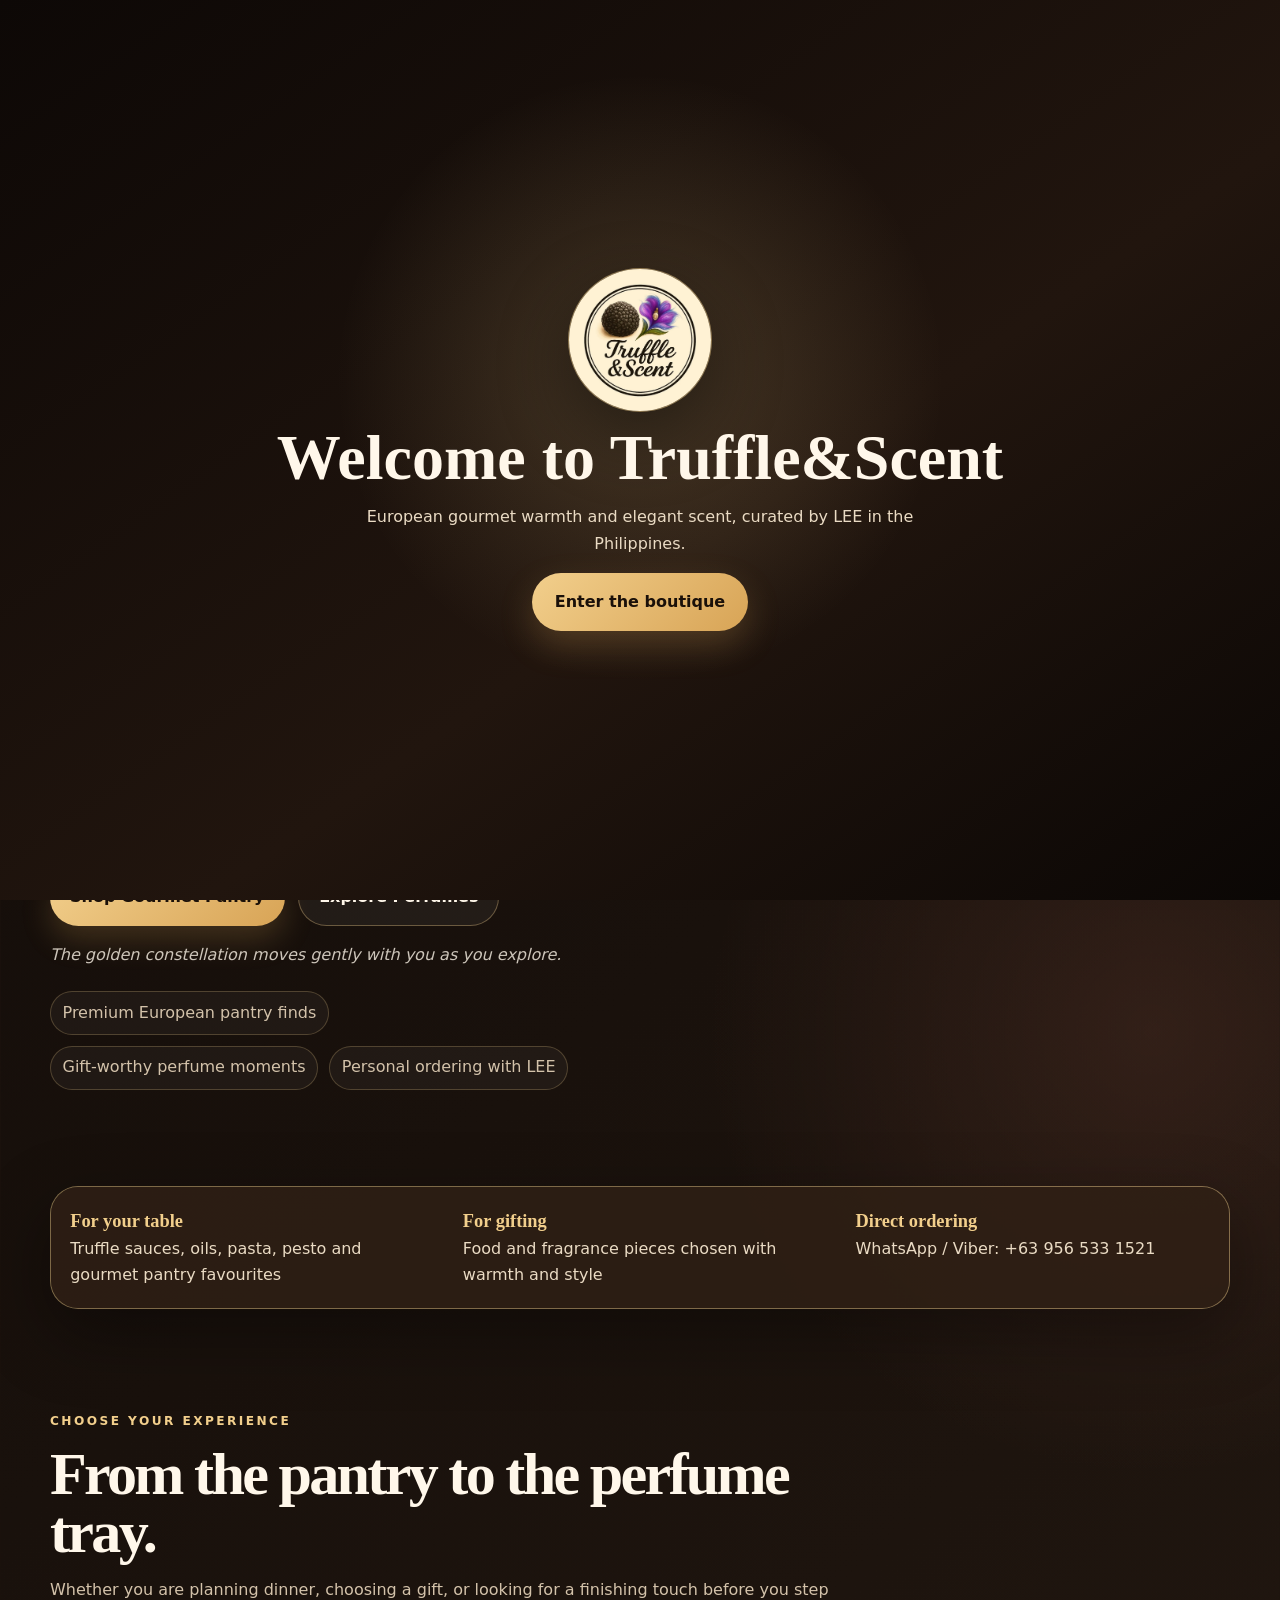
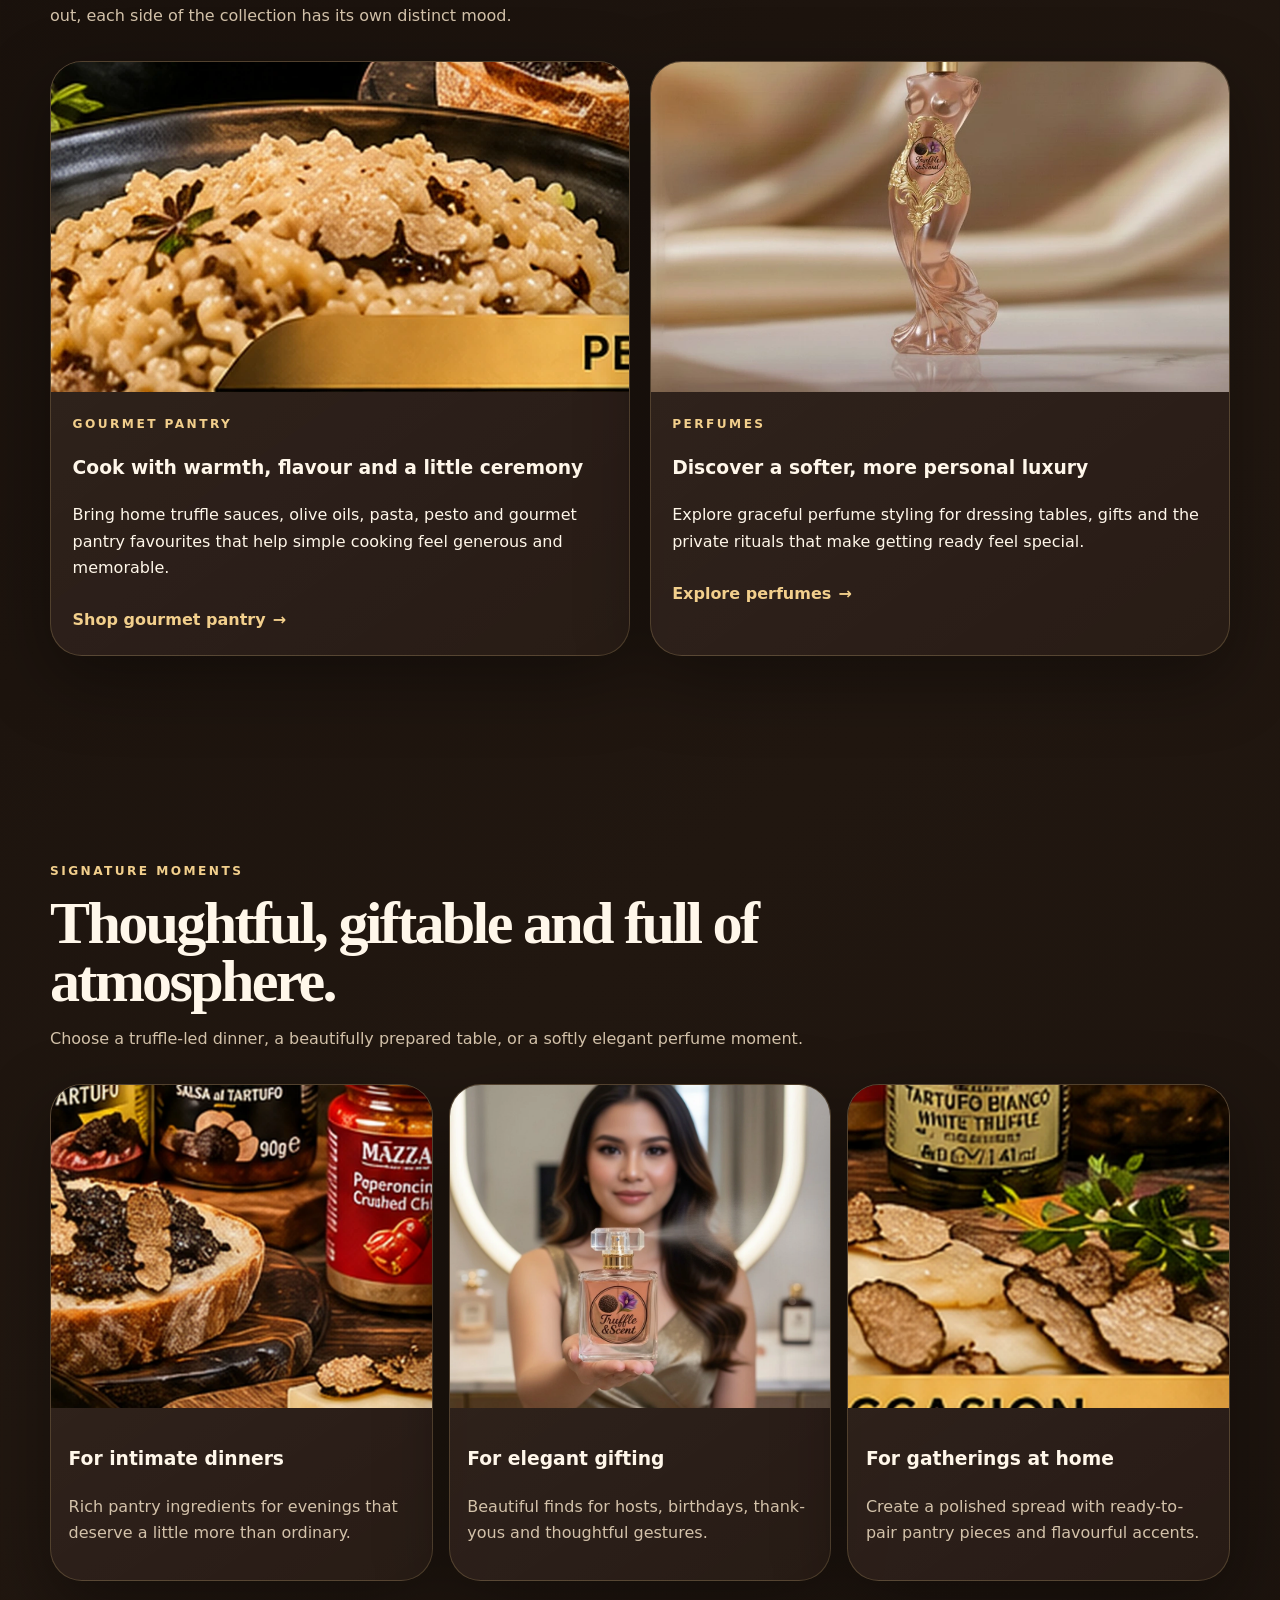
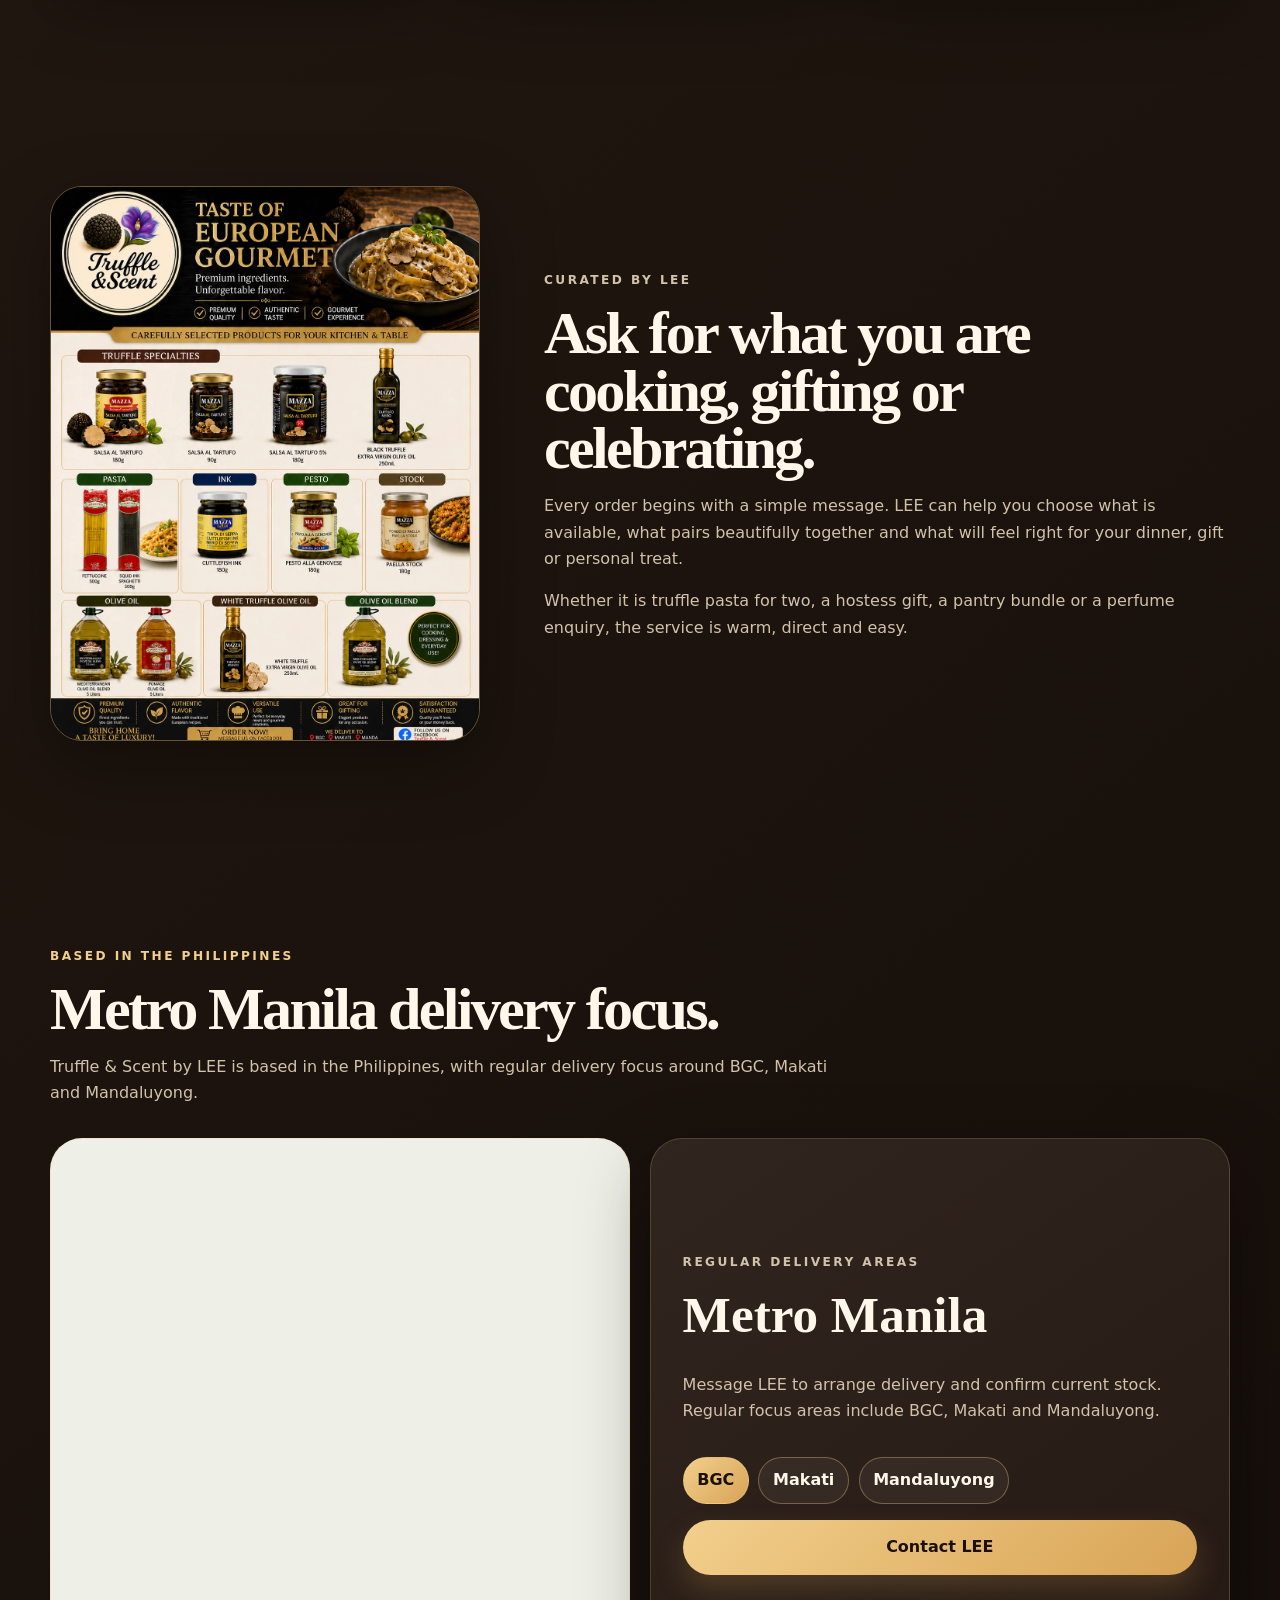
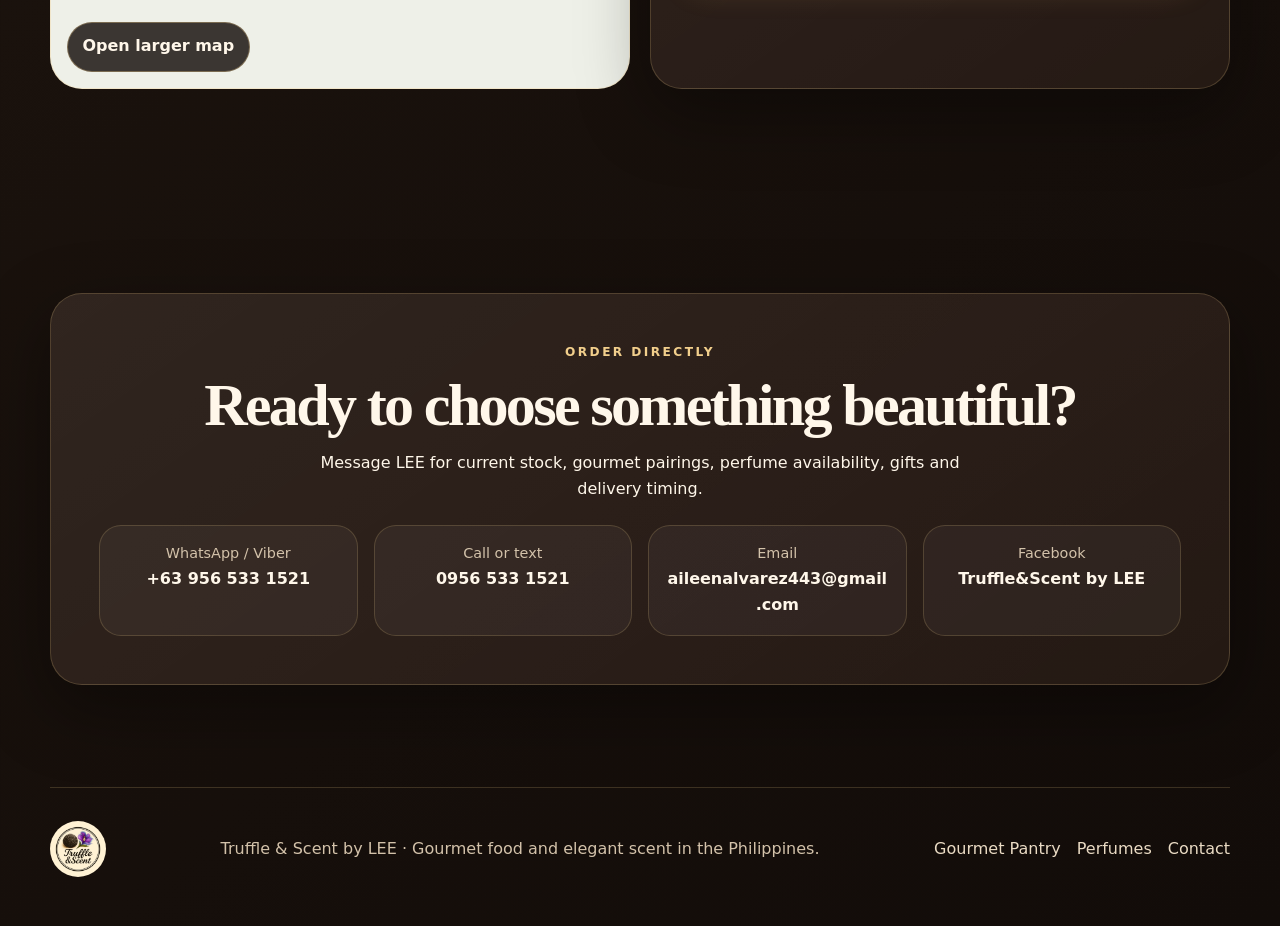
==== commit 77d50794: "Add files via upload" ====
--- a/index.html
+++ b/index.html
@@ -4,185 +4,63 @@
   <meta charset="utf-8" />
   <meta name="viewport" content="width=device-width, initial-scale=1" />
   <meta name="description" content="Truffle & Scent by LEE brings European gourmet pantry luxuries and elegant fragrance style to the Philippines." />
-  <meta name="theme-color" content="#24180f" />
-  <title>Truffle &amp; Scent by LEE | Gourmet Food &amp; Perfume in the Philippines</title>
+  <meta name="theme-color" content="#17100b" />
+  <title>Truffle &amp; Scent by LEE | Gourmet Food &amp; Perfume</title>
   <link rel="icon" href="assets/favicon.png" />
   <link rel="preload" href="assets/logo.webp" as="image" />
   <link rel="stylesheet" href="styles.css" />
 </head>
-<body class="home-page refined-home">
-  <canvas class="ambient-canvas" data-ambient-canvas aria-hidden="true"></canvas>
-  <div class="welcome-curtain" data-welcome-curtain aria-hidden="false">
-    <div class="welcome-mark">
+<body>
+  <canvas class="ambient-canvas" data-particles="ambient" aria-hidden="true"></canvas>
+  <div class="welcome-curtain" data-welcome aria-hidden="false">
+    <div class="welcome-card">
       <img src="assets/logo.webp" alt="" />
-      <span>Truffle &amp; Scent by LEE</span>
-      <small>European gourmet warmth · elegant scent</small>
-      <button class="welcome-enter" type="button" data-welcome-enter>Enter the boutique</button>
+      <h2>Welcome to Truffle&amp;Scent</h2>
+      <p>European gourmet warmth and elegant scent, curated by LEE in the Philippines.</p>
+      <button class="enter-btn" type="button" data-enter-site>Enter the boutique</button>
     </div>
-    <div class="welcome-line"></div>
   </div>
-
   <div class="page-glow" aria-hidden="true"></div>
   <div class="grain" aria-hidden="true"></div>
   <a class="skip-link" href="#main">Skip to content</a>
-
   <header class="site-header" data-header>
-    <a class="brand authenticity-stamp" href="index.html" aria-label="Truffle and Scent by Lee home">
-      <img src="assets/logo.webp" alt="Truffle &amp; Scent by LEE logo" />
-      <span>Truffle<span>&amp;</span>Scent</span>
-    </a>
+    <a class="brand" href="./" aria-label="Truffle and Scent by Lee home"><img src="assets/logo.webp" alt="Truffle &amp; Scent by LEE logo" /><span>Truffle<span>&amp;</span>Scent</span></a>
     <button class="menu-toggle" type="button" data-menu-toggle aria-expanded="false">Menu</button>
     <nav class="site-nav" data-site-nav aria-label="Primary navigation">
-      <a href="index.html" aria-current="page">Home</a>
+      <a href="./" aria-current="page">Home</a>
       <a href="food.html">Gourmet Pantry</a>
       <a href="perfumes.html">Perfumes</a>
       <a href="#location">Location</a>
     </nav>
     <div class="header-actions" data-sound-control>
-      <button class="sound-toggle header-sound" type="button" data-sound-toggle aria-pressed="false">
-        <span class="sound-icon" aria-hidden="true"></span>
-        <span data-sound-label>Play me</span>
-      </button>
+      <button class="sound-toggle" type="button" data-sound-toggle aria-pressed="false"><span class="sound-icon" aria-hidden="true"></span><span data-sound-label>Play me</span></button>
       <audio data-audio preload="none" src="assets/jingle.wav"></audio>
-      <a class="nav-cta contact-cta" href="contact.html">Contact</a>
+      <a class="contact-cta" href="contact.html">Contact</a>
     </div>
   </header>
-
   <main id="main">
-    <section class="hero home-hero refined-hero" id="top" aria-labelledby="hero-title" data-hero-interactive>
-      <div class="cinematic-bg refined-bg" aria-hidden="true">
-        <span class="bg-orb orb-a"></span>
-        <span class="bg-orb orb-b"></span>
-        <span class="bg-orb orb-c"></span>
-        <span class="scent-trail trail-a"></span>
-        <span class="scent-trail trail-b"></span>
-      </div>
-
+    <section class="hero hero-home" aria-labelledby="hero-title">
       <div class="hero-copy reveal">
         <p class="eyebrow">European gourmet food · elegant perfume · Philippines</p>
-        <h1 id="hero-title">Curated for <span class="title-accent">beautiful</span> tables and elegant everyday moments.</h1>
+        <h1 id="hero-title">Curated for <span class="accent-word">beautiful</span> tables and elegant everyday moments.</h1>
         <p class="hero-lede">Welcome to Truffle &amp; Scent by LEE — a warm boutique collection of European pantry favourites and graceful fragrance pieces, chosen for memorable dinners, thoughtful gifting and a little everyday indulgence.</p>
-        <div class="hero-actions">
-          <a class="btn primary" href="food.html">Shop Gourmet Pantry</a>
-          <a class="btn secondary" href="perfumes.html">Explore Perfumes</a>
-        </div>
-        <p class="hero-whisper">Move your cursor gently — the constellation follows behind the page.</p>
-        <ul class="trust-list" aria-label="Brand qualities">
-          <li>Premium European pantry finds</li>
-          <li>Gift-worthy perfume moments</li>
-          <li>Personal ordering with LEE</li>
-        </ul>
+        <div class="hero-actions"><a class="btn primary" href="food.html">Shop Gourmet Pantry</a><a class="btn secondary" href="perfumes.html">Explore Perfumes</a></div>
+        <p class="hero-whisper">The golden constellation moves gently with you as you explore.</p>
+        <ul class="trust-list"><li>Premium European pantry finds</li><li>Gift-worthy perfume moments</li><li>Personal ordering with LEE</li></ul>
       </div>
-
-      <div class="hero-stage constellation-stage reveal" aria-label="Elegant interactive logo animation">
-        <div class="hero-pointer-orb" aria-hidden="true"></div>
-        <canvas class="constellation-canvas" data-constellation-canvas aria-hidden="true"></canvas>
-        <div class="constellation-centre" aria-hidden="true">
-          <img src="assets/logo.webp" alt="" />
-          <span>Authentic · Curated · Giftable</span>
-        </div>
+      <div class="particle-stage reveal" aria-label="Animated Truffle and Scent logo constellation">
+        <canvas class="hero-particle-canvas" data-particles="hero" aria-hidden="true"></canvas>
+        <div class="logo-core"><img src="assets/logo.webp" alt="Truffle &amp; Scent by LEE logo" /><span>Authentic · Curated · Giftable</span></div>
       </div>
     </section>
-
-    <section class="intro-strip reveal" aria-label="Ordering highlights">
-      <article>
-        <strong>For your table</strong>
-        <span>Truffle sauces, oils, pasta, pesto and gourmet pantry favourites</span>
-      </article>
-      <article>
-        <strong>For gifting</strong>
-        <span>Food and fragrance pieces chosen with warmth and style</span>
-      </article>
-      <article>
-        <strong>Direct ordering</strong>
-        <span>WhatsApp / Viber: +63 956 533 1521</span>
-      </article>
-    </section>
-
-    <section class="section split-feature" aria-labelledby="edits-title">
-      <div class="section-heading reveal">
-        <p class="eyebrow">Choose your experience</p>
-        <h2 id="edits-title">From the pantry to the perfume tray.</h2>
-        <p>Whether you are planning dinner, choosing a gift, or looking for a finishing touch before you step out, each side of the collection has its own distinct mood.</p>
-      </div>
-      <div class="edit-grid refined-grid">
-        <article class="edit-card reveal tilt-card">
-          <img src="assets/meal-truffle-risotto.webp" alt="Creamy truffle risotto" loading="lazy" />
-          <div>
-            <p class="eyebrow">Gourmet Pantry</p>
-            <h3>Cook with warmth, flavour and a little ceremony</h3>
-            <p>Bring home truffle sauces, olive oils, pasta, pesto and gourmet pantry favourites that help simple cooking feel generous, polished and memorable.</p>
-            <a class="text-link" href="food.html">Shop gourmet pantry</a>
-          </div>
-        </article>
-        <article class="edit-card reveal tilt-card fragrance-card">
-          <img src="assets/perfume-silk-bottle.webp" alt="Luxury perfume bottle on silk" loading="lazy" />
-          <div>
-            <p class="eyebrow">Perfumes</p>
-            <h3>Discover a softer, more personal luxury</h3>
-            <p>Explore graceful perfume styling for dressing tables, gifts and the private rituals that make getting ready feel special.</p>
-            <a class="text-link" href="perfumes.html">Explore perfumes</a>
-          </div>
-        </article>
-      </div>
-    </section>
-
-    <section class="section signature-section" aria-labelledby="signature-title">
-      <div class="section-heading reveal">
-        <p class="eyebrow">Signature moments</p>
-        <h2 id="signature-title">Thoughtful, giftable and full of atmosphere.</h2>
-        <p>Choose a truffle-led dinner, a beautifully prepared table, or a softly elegant perfume moment — all from one warm, curated brand.</p>
-      </div>
-      <div class="signature-grid">
-        <article class="signature-card reveal"><img src="assets/meal-truffle-toast.webp" alt="Truffle toast and appetisers" loading="lazy" /><div><h3>For intimate dinners</h3><p>Rich pantry ingredients for evenings that deserve a little more than ordinary.</p></div></article>
-        <article class="signature-card reveal"><img src="assets/perfume-founder-bottle.webp" alt="Elegant perfume held for gifting" loading="lazy" /><div><h3>For elegant gifting</h3><p>Beautiful finds for hosts, birthdays, thank-yous and thoughtful gestures.</p></div></article>
-        <article class="signature-card reveal"><img src="assets/meal-cheese-truffle-board.webp" alt="Cheese and truffle board" loading="lazy" /><div><h3>For gatherings at home</h3><p>Create a polished spread with ready-to-pair pantry pieces and flavourful accents.</p></div></article>
-      </div>
-    </section>
-
-    <section class="section story-section" aria-labelledby="story-title">
-      <div class="story-media reveal"><img src="assets/catalogue.webp" alt="Truffle &amp; Scent product catalogue" loading="lazy" /></div>
-      <div class="story-copy reveal">
-        <p class="eyebrow">Curated by LEE</p>
-        <h2 id="story-title">Ask for what you are cooking, gifting or celebrating.</h2>
-        <p>Every order begins with a simple message. LEE can help you choose what is available, what pairs beautifully together and what will feel right for your dinner, gift or personal treat.</p>
-        <p>Whether it is truffle pasta for two, a hostess gift, a pantry bundle or a perfume enquiry, the service is warm, direct and easy.</p>
-      </div>
-    </section>
-
-    <section class="section location-section" id="location" aria-labelledby="location-title">
-      <div class="section-heading reveal">
-        <p class="eyebrow">Based in the Philippines</p>
-        <h2 id="location-title">Metro Manila delivery focus.</h2>
-        <p>Truffle &amp; Scent by LEE is based in the Philippines, with regular delivery focus around BGC, Makati and Mandaluyong. Message LEE to confirm current availability and delivery timing.</p>
-      </div>
-      <div class="location-grid">
-        <div class="map-card reveal"><div class="real-map"><iframe title="Interactive Metro Manila map" loading="lazy" src="https://www.openstreetmap.org/export/embed.html?bbox=120.92%2C14.49%2C121.10%2C14.66&amp;layer=mapnik&amp;marker=14.5547%2C121.0244"></iframe><a class="map-open-link" href="https://www.openstreetmap.org/?mlat=14.5547&amp;mlon=121.0244#map=12/14.5547/121.0244" target="_blank" rel="noopener">Open larger map</a></div></div>
-        <aside class="location-copy reveal" data-location-panel>
-          <p class="eyebrow">Regular delivery areas</p>
-          <h3 data-location-title>Metro Manila</h3>
-          <p data-location-copy>Message LEE to arrange delivery and confirm current stock. Regular focus areas include BGC, Makati and Mandaluyong.</p>
-          <div class="location-buttons" aria-label="Delivery area quick notes">
-            <button type="button" data-location-pin data-title="BGC" data-copy="A regular delivery focus for gourmet pantry orders, gifts and dinner-ready selections.">BGC</button>
-            <button type="button" data-location-pin data-title="Makati" data-copy="Ideal for office gifts, dinner ingredients and personal gourmet orders.">Makati</button>
-            <button type="button" data-location-pin data-title="Mandaluyong" data-copy="A regular delivery focus area. Message LEE for timing, availability and order guidance.">Mandaluyong</button>
-          </div>
-          <a class="btn primary" href="contact.html">Contact LEE</a>
-        </aside>
-      </div>
-    </section>
+    <section class="intro-strip reveal"><article><strong>For your table</strong><span>Truffle sauces, oils, pasta, pesto and gourmet pantry favourites</span></article><article><strong>For gifting</strong><span>Food and fragrance pieces chosen with warmth and style</span></article><article><strong>Direct ordering</strong><span>WhatsApp / Viber: +63 956 533 1521</span></article></section>
+    <section class="section"><div class="section-heading reveal"><p class="eyebrow">Choose your experience</p><h2>From the pantry to the perfume tray.</h2><p>Whether you are planning dinner, choosing a gift, or looking for a finishing touch before you step out, each side of the collection has its own distinct mood.</p></div><div class="edit-grid"><article class="edit-card reveal"><img src="assets/meal-truffle-risotto.webp" alt="Creamy truffle risotto" loading="lazy" /><div><p class="eyebrow">Gourmet Pantry</p><h3>Cook with warmth, flavour and a little ceremony</h3><p>Bring home truffle sauces, olive oils, pasta, pesto and gourmet pantry favourites that help simple cooking feel generous and memorable.</p><a class="text-link" href="food.html">Shop gourmet pantry</a></div></article><article class="edit-card reveal"><img src="assets/perfume-silk-bottle.webp" alt="Luxury perfume bottle on silk" loading="lazy" /><div><p class="eyebrow">Perfumes</p><h3>Discover a softer, more personal luxury</h3><p>Explore graceful perfume styling for dressing tables, gifts and the private rituals that make getting ready feel special.</p><a class="text-link" href="perfumes.html">Explore perfumes</a></div></article></div></section>
+    <section class="section"><div class="section-heading reveal"><p class="eyebrow">Signature moments</p><h2>Thoughtful, giftable and full of atmosphere.</h2><p>Choose a truffle-led dinner, a beautifully prepared table, or a softly elegant perfume moment.</p></div><div class="signature-grid"><article class="signature-card reveal"><img src="assets/meal-truffle-toast.webp" alt="Truffle toast and appetisers" loading="lazy" /><div><h3>For intimate dinners</h3><p>Rich pantry ingredients for evenings that deserve a little more than ordinary.</p></div></article><article class="signature-card reveal"><img src="assets/perfume-founder-bottle.webp" alt="Elegant perfume held for gifting" loading="lazy" /><div><h3>For elegant gifting</h3><p>Beautiful finds for hosts, birthdays, thank-yous and thoughtful gestures.</p></div></article><article class="signature-card reveal"><img src="assets/meal-cheese-truffle-board.webp" alt="Cheese and truffle board" loading="lazy" /><div><h3>For gatherings at home</h3><p>Create a polished spread with ready-to-pair pantry pieces and flavourful accents.</p></div></article></div></section>
+    <section class="section story-section"><div class="story-media reveal"><img src="assets/catalogue.webp" alt="Truffle &amp; Scent catalogue" loading="lazy" /></div><div class="story-copy reveal"><p class="eyebrow">Curated by LEE</p><h2>Ask for what you are cooking, gifting or celebrating.</h2><p>Every order begins with a simple message. LEE can help you choose what is available, what pairs beautifully together and what will feel right for your dinner, gift or personal treat.</p><p>Whether it is truffle pasta for two, a hostess gift, a pantry bundle or a perfume enquiry, the service is warm, direct and easy.</p></div></section>
+    <section class="section location-section" id="location"><div class="section-heading reveal"><p class="eyebrow">Based in the Philippines</p><h2>Metro Manila delivery focus.</h2><p>Truffle &amp; Scent by LEE is based in the Philippines, with regular delivery focus around BGC, Makati and Mandaluyong.</p></div><div class="location-grid"><div class="real-map reveal"><iframe title="Interactive Metro Manila map" loading="lazy" src="https://www.openstreetmap.org/export/embed.html?bbox=120.92%2C14.49%2C121.10%2C14.66&amp;layer=mapnik&amp;marker=14.5547%2C121.0244"></iframe><a class="map-open-link" href="https://www.openstreetmap.org/?mlat=14.5547&amp;mlon=121.0244#map=12/14.5547/121.0244" target="_blank" rel="noopener">Open larger map</a></div><aside class="location-copy reveal"><p class="eyebrow">Regular delivery areas</p><h3 data-location-title>Metro Manila</h3><p data-location-copy>Message LEE to arrange delivery and confirm current stock. Regular focus areas include BGC, Makati and Mandaluyong.</p><div class="location-buttons"><button type="button" data-location-pin data-title="BGC" data-copy="A regular delivery focus for gourmet pantry orders, gifts and dinner-ready selections.">BGC</button><button type="button" data-location-pin data-title="Makati" data-copy="Ideal for office gifts, dinner ingredients and personal gourmet orders.">Makati</button><button type="button" data-location-pin data-title="Mandaluyong" data-copy="A regular delivery focus area. Message LEE for timing, availability and order guidance.">Mandaluyong</button></div><a class="btn primary" href="contact.html">Contact LEE</a></aside></div></section>
+    <section class="order section"><div class="order-card reveal"><p class="eyebrow">Order directly</p><h2>Ready to choose something beautiful?</h2><p>Message LEE for current stock, gourmet pairings, perfume availability, gifts and delivery timing.</p><div class="contact-grid"><a href="https://wa.me/639565331521" target="_blank" rel="noopener"><span>WhatsApp / Viber</span><strong>+63 956 533 1521</strong></a><a href="tel:+639565331521"><span>Call or text</span><strong>0956 533 1521</strong></a><a href="mailto:aileenalvarez443@gmail.com"><span>Email</span><strong>aileenalvarez443@gmail.com</strong></a><a href="https://www.facebook.com/100064140277641/" target="_blank" rel="noopener"><span>Facebook</span><strong>Truffle&amp;Scent by LEE</strong></a></div></div></section>
   </main>
-
-  <footer class="site-footer">
-    <img src="assets/logo.webp" alt="" />
-    <p>Truffle &amp; Scent by LEE · Gourmet food and elegant scent in the Philippines.</p>
-    <nav aria-label="Footer navigation">
-      <a href="food.html">Gourmet Pantry</a>
-      <a href="perfumes.html">Perfumes</a>
-      <a href="contact.html">Contact</a>
-    </nav>
-  </footer>
-
+  <footer class="site-footer"><img src="assets/logo.webp" alt="" /><p>Truffle &amp; Scent by LEE · Gourmet food and elegant scent in the Philippines.</p><nav><a href="food.html">Gourmet Pantry</a><a href="perfumes.html">Perfumes</a><a href="contact.html">Contact</a></nav></footer>
   <script src="script.js"></script>
 </body>
-</html>
+</html>
--- a/styles.css
+++ b/styles.css
@@ -1,1540 +1,61 @@
-:root {
-  --black: #0b0705;
-  --ink: #17100b;
-  --cacao: #24160f;
-  --truffle: #392218;
-  --rose: #ba746b;
-  --rose-soft: #f3c2b7;
-  --cream: #fff4dc;
-  --cream-soft: #f8e2b8;
-  --champagne: #f6d98b;
-  --gold: #d7a64f;
-  --bronze: #925d2b;
-  --sage: #69835b;
-  --tomato: #9c2e22;
-  --muted: #cdbb9a;
-  --white: #fffaf1;
-  --shadow: 0 28px 90px rgba(0, 0, 0, .43);
-  --shadow-soft: 0 18px 50px rgba(60, 32, 18, .22);
-  --radius-xl: 38px;
-  --radius-lg: 28px;
-  --radius-md: 20px;
-  --radius-sm: 14px;
-  --container: min(1180px, calc(100vw - 40px));
+:root{
+  --espresso:#140d0a;
+  --espresso-2:#1f1510;
+  --cream:#fff7ea;
+  --cream-soft:#eadbc4;
+  --gold:#d8a456;
+  --gold-light:#f2cf8c;
+  --rose:#ff8f76;
+  --rose-soft:#ffd0bf;
+  --line:rgba(242,207,140,.34);
+  --card:rgba(37,24,17,.70);
+  --muted:#d3c2aa;
+  --shadow:0 24px 70px rgba(0,0,0,.36);
+  --radius:32px;
+  --container:min(1180px, calc(100vw - 42px));
 }
-
-* { box-sizing: border-box; }
-html { scroll-behavior: smooth; }
-body {
-  margin: 0;
-  min-width: 320px;
-  background:
-    radial-gradient(circle at 12% 6%, rgba(246, 217, 139, .2), transparent 34rem),
-    radial-gradient(circle at 82% 2%, rgba(151, 83, 39, .28), transparent 42rem),
-    linear-gradient(140deg, var(--black), var(--ink) 46%, #060403);
-  color: var(--white);
-  font-family: Optima, Candara, "Segoe UI", system-ui, sans-serif;
-  line-height: 1.65;
-  overflow-x: hidden;
-}
-body.perfume-page {
-  background:
-    radial-gradient(circle at 17% 8%, rgba(243, 194, 183, .22), transparent 32rem),
-    radial-gradient(circle at 78% 0%, rgba(246, 217, 139, .14), transparent 40rem),
-    linear-gradient(142deg, #140b0b, #21120f 52%, #080404);
-}
-img { max-width: 100%; display: block; }
-a { color: inherit; }
-button, input, textarea { font: inherit; }
-
-.skip-link {
-  position: absolute;
-  top: 12px;
-  left: 12px;
-  z-index: 999;
-  transform: translateY(-150%);
-  background: var(--cream);
-  color: var(--black);
-  padding: .65rem 1rem;
-  border-radius: 999px;
-}
-.skip-link:focus { transform: translateY(0); }
-
-.page-glow {
-  position: fixed;
-  inset: 0;
-  pointer-events: none;
-  z-index: 0;
-  background:
-    radial-gradient(circle at 20% 30%, rgba(215, 166, 79, .11), transparent 22rem),
-    radial-gradient(circle at 72% 68%, rgba(125, 58, 29, .18), transparent 25rem);
-  animation: glowBreathe 12s ease-in-out infinite;
-}
-.rose-glow {
-  background:
-    radial-gradient(circle at 20% 30%, rgba(243, 194, 183, .16), transparent 22rem),
-    radial-gradient(circle at 72% 68%, rgba(215, 166, 79, .14), transparent 25rem);
-}
-.grain {
-  pointer-events: none;
-  position: fixed;
-  inset: 0;
-  z-index: 1;
-  opacity: .12;
-  mix-blend-mode: screen;
-  background-image:
-    repeating-radial-gradient(circle at 25% 30%, rgba(255,255,255,.4) 0 1px, transparent 1px 3px),
-    linear-gradient(90deg, rgba(255,255,255,.05), transparent);
-  filter: contrast(120%);
-}
-
-.site-header {
-  position: fixed;
-  top: 16px;
-  left: 50%;
-  transform: translateX(-50%);
-  z-index: 40;
-  width: var(--container);
-  display: flex;
-  align-items: center;
-  justify-content: space-between;
-  gap: 1rem;
-  padding: .7rem .75rem;
-  border: 1px solid rgba(246, 217, 139, .24);
-  border-radius: 999px;
-  background: rgba(11, 7, 5, .55);
-  backdrop-filter: blur(18px);
-  box-shadow: 0 18px 70px rgba(0,0,0,.28);
-  transition: background .35s ease, border-color .35s ease, box-shadow .35s ease;
-}
-.site-header.is-scrolled {
-  background: rgba(11, 7, 5, .9);
-  border-color: rgba(246, 217, 139, .42);
-  box-shadow: 0 18px 70px rgba(0,0,0,.45);
-}
-.brand {
-  display: flex;
-  align-items: center;
-  gap: .7rem;
-  text-decoration: none;
-  font-weight: 900;
-  letter-spacing: .02em;
-  white-space: nowrap;
-}
-.brand img {
-  width: 43px;
-  height: 43px;
-  object-fit: cover;
-  border-radius: 50%;
-  box-shadow: 0 0 0 1px rgba(246,217,139,.42), 0 8px 22px rgba(0,0,0,.35);
-}
-.brand span span { color: var(--champagne); }
-.site-nav {
-  display: flex;
-  align-items: center;
-  gap: clamp(.55rem, 1.8vw, 1.4rem);
-  font-size: .94rem;
-  color: var(--cream-soft);
-}
-.site-nav a, .nav-cta, .text-link {
-  text-decoration: none;
-  transition: color .2s ease, background .2s ease, transform .2s ease;
-}
-.site-nav a:hover, .site-nav a[aria-current="page"], .text-link:hover { color: var(--champagne); }
-.nav-cta {
-  padding: .68rem 1rem;
-  border-radius: 999px;
-  background: linear-gradient(135deg, var(--champagne), var(--gold) 64%, #b2762d);
-  color: #1b1007;
-  font-weight: 900;
-  box-shadow: 0 12px 26px rgba(215, 166, 79, .24);
-  white-space: nowrap;
-}
-.nav-cta:hover, .btn:hover { transform: translateY(-2px); }
-.menu-toggle {
-  display: none;
-  border: 1px solid rgba(246,217,139,.35);
-  background: rgba(255,255,255,.05);
-  color: var(--cream);
-  border-radius: 999px;
-  padding: .55rem .85rem;
-}
-
-main, .site-footer { position: relative; z-index: 2; }
-.hero {
-  position: relative;
-  min-height: 100svh;
-  padding: clamp(8rem, 14vw, 11rem) max(20px, calc((100vw - 1180px) / 2)) 5rem;
-  display: grid;
-  grid-template-columns: minmax(0, 1fr) minmax(310px, 540px);
-  align-items: center;
-  gap: clamp(2rem, 7vw, 5.5rem);
-  overflow: hidden;
-}
-.compact-hero { min-height: 88svh; }
-.hero::before {
-  content: "";
-  position: absolute;
-  inset: 0;
-  background:
-    linear-gradient(90deg, rgba(11,7,5,.88), rgba(11,7,5,.43) 47%, rgba(11,7,5,.82)),
-    radial-gradient(circle at 72% 44%, rgba(246,217,139,.18), transparent 27rem);
-  pointer-events: none;
-}
-.perfume-hero::before {
-  background:
-    linear-gradient(90deg, rgba(20,11,11,.86), rgba(20,11,11,.38) 47%, rgba(20,11,11,.82)),
-    radial-gradient(circle at 72% 44%, rgba(243,194,183,.24), transparent 26rem);
-}
-.hero-copy, .hero-stage { position: relative; z-index: 1; }
-.eyebrow {
-  margin: 0 0 .85rem;
-  color: var(--champagne);
-  text-transform: uppercase;
-  letter-spacing: .18em;
-  font-weight: 900;
-  font-size: .74rem;
-}
-h1, h2, h3 { margin: 0; line-height: 1; }
-h1, h2 {
-  font-family: Georgia, "Times New Roman", serif;
-  font-weight: 700;
-  letter-spacing: -.045em;
-}
-h1 {
-  max-width: 790px;
-  font-size: clamp(3.65rem, 9vw, 8.9rem);
-  text-transform: uppercase;
-  text-shadow: 0 8px 50px rgba(0,0,0,.45);
-}
-h1 span {
-  display: block;
-  background: linear-gradient(110deg, var(--cream), var(--champagne) 32%, var(--gold) 58%, var(--cream));
-  background-size: 220% 100%;
-  -webkit-background-clip: text;
-  background-clip: text;
-  color: transparent;
-  animation: goldSweep 8s ease-in-out infinite;
-}
-h2 { font-size: clamp(2.5rem, 5.8vw, 5rem); }
-h3 { font-size: clamp(1.35rem, 2vw, 1.85rem); }
-.hero-lede {
-  max-width: 650px;
-  margin: 1.45rem 0 0;
-  color: var(--cream-soft);
-  font-size: clamp(1.05rem, 1.6vw, 1.23rem);
-}
-.hero-actions { display: flex; flex-wrap: wrap; gap: .9rem; margin-top: 2rem; }
-.btn {
-  position: relative;
-  isolation: isolate;
-  display: inline-flex;
-  align-items: center;
-  justify-content: center;
-  min-height: 50px;
-  padding: .88rem 1.25rem;
-  border-radius: 999px;
-  border: 0;
-  text-decoration: none;
-  font-weight: 900;
-  cursor: pointer;
-  overflow: hidden;
-  transition: transform .2s ease, border-color .2s ease;
-}
-.btn::after, .product-card::after, .edit-card::after, .order-card::after, .fragrance-item::after {
-  content: "";
-  position: absolute;
-  inset: -90% -30%;
-  background: linear-gradient(100deg, transparent 42%, rgba(255,255,255,.18), transparent 58%);
-  transform: translateX(-85%) rotate(8deg);
-  animation: shimmer 8s ease-in-out infinite;
-  pointer-events: none;
-}
-.btn.primary { background: linear-gradient(135deg, var(--champagne), var(--gold) 62%, #a86a25); color: #1c1107; box-shadow: 0 16px 42px rgba(215, 166, 79, .25); }
-.btn.secondary { border: 1px solid rgba(246,217,139,.4); color: var(--cream); background: rgba(255,255,255,.055); }
-.trust-list { display: flex; flex-wrap: wrap; gap: .75rem; padding: 0; margin: 1.65rem 0 0; list-style: none; color: var(--muted); }
-.trust-list li { border: 1px solid rgba(246,217,139,.25); border-radius: 999px; padding: .48rem .78rem; background: rgba(255,255,255,.035); }
-
-.hero-stage {
-  min-height: 630px;
-  display: grid;
-  place-items: center;
-  perspective: 1100px;
-}
-.food-stage { min-height: 560px; }
-.perfume-stage { min-height: 560px; }
-.poster-card, .perfume-bottle {
-  position: relative;
-  border-radius: var(--radius-xl);
-  overflow: hidden;
-  box-shadow: var(--shadow);
-  border: 1px solid rgba(246,217,139,.26);
-  background: linear-gradient(145deg, rgba(255,255,255,.1), rgba(255,255,255,.02));
-  transform-style: preserve-3d;
-  animation: slowFloat 7s ease-in-out infinite;
-}
-.poster-card { width: min(420px, 78vw); }
-.wide-poster { width: min(470px, 80vw); }
-.poster-card img { width: 100%; height: auto; }
-.perfume-bottle { width: min(470px, 82vw); }
-.perfume-bottle img { aspect-ratio: 1; object-fit: cover; }
-.perfume-orb {
-  position: absolute;
-  right: -25px;
-  bottom: 60px;
-  width: 165px;
-  height: 165px;
-  border-radius: 50%;
-  overflow: hidden;
-  border: 1px solid rgba(246,217,139,.34);
-  box-shadow: 0 18px 60px rgba(0,0,0,.45);
-  animation: orbFloat 8s ease-in-out infinite;
-}
-.perfume-orb img { width: 100%; height: 100%; object-fit: cover; }
-.floating-product {
-  position: absolute;
-  width: 145px;
-  border-radius: 28px;
-  overflow: hidden;
-  box-shadow: var(--shadow-soft);
-  border: 1px solid rgba(246,217,139,.25);
-  background: var(--cream);
-  animation: orbFloat 8s ease-in-out infinite;
-}
-.float-a { left: 10px; bottom: 82px; animation-delay: -2s; }
-.float-b { right: -8px; top: 78px; animation-delay: -5s; }
-.silk-ribbon {
-  position: absolute;
-  width: 120%;
-  height: 160px;
-  border-radius: 50%;
-  background: linear-gradient(90deg, transparent, rgba(246, 217, 139, .18), rgba(243,194,183,.14), transparent);
-  filter: blur(18px);
-  transform: rotate(-22deg);
-  animation: silkFlow 11s ease-in-out infinite;
-}
-.ribbon-one { top: 17%; left: -10%; }
-.ribbon-two { bottom: 18%; right: -10%; animation-delay: -5s; transform: rotate(18deg); }
-.halo-ring {
-  position: absolute;
-  width: 470px;
-  height: 470px;
-  border-radius: 50%;
-  border: 1px solid rgba(246,217,139,.24);
-  box-shadow: inset 0 0 55px rgba(246,217,139,.08), 0 0 90px rgba(246,217,139,.08);
-  animation: halo 14s ease-in-out infinite;
-}
-.hero-marquee { position: absolute; left: 0; right: 0; bottom: 0; z-index: 1; overflow: hidden; border-block: 1px solid rgba(246,217,139,.18); background: rgba(11,7,5,.44); backdrop-filter: blur(12px); }
-.marquee-track { display: flex; width: max-content; animation: marquee 28s linear infinite; }
-.marquee-track span { padding: .8rem 1.5rem; color: var(--cream-soft); text-transform: uppercase; letter-spacing: .16em; font-size: .76rem; font-weight: 900; }
-
-.intro-strip { width: var(--container); margin: -2.5rem auto 0; position: relative; z-index: 4; display: grid; grid-template-columns: repeat(3, 1fr); gap: 1px; border: 1px solid rgba(246,217,139,.28); border-radius: var(--radius-lg); overflow: hidden; background: rgba(246,217,139,.22); box-shadow: var(--shadow-soft); }
-.intro-strip article { padding: 1.25rem; background: rgba(28,17,11,.86); }
-.intro-strip strong { display: block; color: var(--champagne); font-family: Georgia, serif; font-size: 1.08rem; }
-.intro-strip span { color: var(--cream-soft); }
-
-.section { width: var(--container); margin: 0 auto; padding: clamp(4.5rem, 9vw, 7.5rem) 0; }
-.section-heading { max-width: 850px; margin-bottom: 2.2rem; }
-.section-heading p:not(.eyebrow) { max-width: 720px; color: var(--muted); font-size: 1.06rem; }
-.split-feature { padding-top: clamp(5rem, 8vw, 8rem); }
-.edit-grid { display: grid; grid-template-columns: repeat(2, minmax(0, 1fr)); gap: 1.2rem; }
-.edit-card, .fragrance-item, .product-card, .meal-card, .ritual-card, .loop-panel, .location-copy, .map-card, .order-card {
-  position: relative;
-  overflow: hidden;
-  border: 1px solid rgba(246,217,139,.22);
-  background:
-    linear-gradient(145deg, rgba(255,255,255,.075), rgba(255,255,255,.025)),
-    rgba(28, 17, 11, .78);
-  box-shadow: var(--shadow-soft);
-  backdrop-filter: blur(12px);
-}
-.edit-card { min-height: 550px; border-radius: var(--radius-xl); display: grid; grid-template-rows: 1fr auto; }
-.edit-card img { width: 100%; height: 330px; object-fit: cover; transition: transform .8s ease; }
-.edit-card:hover img { transform: scale(1.04); }
-.edit-card div { padding: 1.35rem; }
-.edit-card p, .story-copy p, .product-card p, .fragrance-item p, .ritual-card p, .loop-panel p, .location-copy p, .meal-card p, .order-card p { color: var(--muted); }
-.text-link { display: inline-flex; margin-top: .7rem; color: var(--champagne); font-weight: 900; }
-.text-link::after { content: "→"; margin-left: .45rem; transition: transform .2s ease; }
-.text-link:hover::after { transform: translateX(4px); }
-.fragrance-card img { object-position: center 30%; }
-
-.story-section { display: grid; grid-template-columns: minmax(280px, 440px) 1fr; gap: clamp(2rem, 6vw, 5rem); align-items: center; }
-.story-media { border-radius: var(--radius-xl); overflow: hidden; border: 1px solid rgba(246,217,139,.26); box-shadow: var(--shadow); transform: rotate(-1.5deg); }
-.story-media img { width: 100%; height: 100%; object-fit: cover; }
-.sound-card { margin-top: 1.4rem; }
-.sound-toggle { display: inline-flex; align-items: center; gap: .85rem; min-height: 50px; padding: .75rem 1rem; border-radius: 999px; border: 1px solid rgba(246,217,139,.34); background: rgba(255,255,255,.055); color: var(--cream); cursor: pointer; }
-.sound-icon { width: 22px; height: 22px; border-radius: 50%; background: linear-gradient(135deg, var(--champagne), var(--gold)); position: relative; box-shadow: 0 0 18px rgba(246,217,139,.35); }
-.sound-icon::after { content: ""; position: absolute; inset: 7px 5px; border-left: 7px solid #1c1107; border-block: 5px solid transparent; }
-.sound-toggle.is-playing .sound-icon::after { inset: 6px; border: 0; border-left: 4px solid #1c1107; border-right: 4px solid #1c1107; }
-
-.location-grid { display: grid; grid-template-columns: minmax(300px, 1.1fr) minmax(280px, .8fr); gap: 1.3rem; align-items: stretch; }
-.map-card, .location-copy { border-radius: var(--radius-xl); padding: 1rem; }
-.philippines-map { position: relative; min-height: 580px; display: grid; place-items: center; border-radius: 30px; background:
-  radial-gradient(circle at 50% 39%, rgba(246,217,139,.16), transparent 12rem),
-  linear-gradient(145deg, rgba(10, 30, 34, .62), rgba(24, 15, 10, .8)); overflow: hidden; }
-.philippines-map svg { width: min(410px, 82%); height: auto; filter: drop-shadow(0 18px 28px rgba(0,0,0,.2)); }
-.island { fill: url(#islandGold); opacity: .92; filter: url(#softShadow); stroke: rgba(255,244,220,.36); stroke-width: 2; }
-.sea-line { fill: none; stroke: rgba(255,244,220,.18); stroke-width: 3; stroke-dasharray: 7 14; animation: dashDrift 15s linear infinite; }
-.map-pin { position: absolute; left: var(--x); top: var(--y); transform: translate(-50%, -50%); border: 1px solid rgba(255,244,220,.62); background: rgba(255,244,220,.95); color: #2a170d; border-radius: 999px; padding: .42rem .66rem .42rem 1.3rem; font-weight: 900; font-size: .76rem; box-shadow: 0 12px 28px rgba(0,0,0,.3); cursor: pointer; }
-.map-pin::before { content: ""; position: absolute; left: .45rem; top: 50%; width: .45rem; height: .45rem; border-radius: 50%; background: var(--tomato); transform: translateY(-50%); box-shadow: 0 0 0 5px rgba(156,46,34,.18); }
-.map-pin.primary-pin { background: linear-gradient(135deg, var(--champagne), var(--gold)); }
-.map-pin.is-active { outline: 3px solid rgba(246,217,139,.32); transform: translate(-50%, -50%) scale(1.04); }
-.location-copy { padding: clamp(1.5rem, 3vw, 2.1rem); display: flex; flex-direction: column; justify-content: center; }
-.location-copy h3 { font-family: Georgia, serif; font-size: clamp(2rem, 4vw, 3.6rem); }
-
-.products-section { padding-top: clamp(5rem, 8vw, 7rem); }
-.product-grid { display: grid; grid-template-columns: repeat(4, minmax(0, 1fr)); gap: 1rem; }
-.detailed-grid { grid-template-columns: repeat(4, minmax(0, 1fr)); }
-.product-card { border-radius: var(--radius-lg); padding: 1rem; display: flex; flex-direction: column; min-height: 100%; }
-.product-card img { width: 100%; aspect-ratio: 1; object-fit: cover; border-radius: 22px; background: var(--cream); border: 1px solid rgba(246,217,139,.2); box-shadow: 0 15px 32px rgba(0,0,0,.12); margin-bottom: .95rem; transition: transform .45s ease; }
-.product-card:hover img { transform: translateY(-4px) scale(1.02); }
-.product-kicker { color: var(--champagne); text-transform: uppercase; letter-spacing: .14em; font-size: .68rem; font-weight: 900; }
-.product-card h3 { margin: .35rem 0 .55rem; font-size: 1.28rem; line-height: 1.1; }
-.product-card p { margin: 0 0 1rem; font-size: .97rem; flex: 1; }
-.product-card button { align-self: flex-start; margin-top: auto; border: 1px solid rgba(246,217,139,.35); background: rgba(255,255,255,.055); color: var(--cream); border-radius: 999px; padding: .6rem .85rem; cursor: pointer; font-weight: 800; }
-.product-card button:hover { background: rgba(246,217,139,.12); }
-.meal-grid { display: grid; grid-template-columns: repeat(5, minmax(0, 1fr)); gap: 1rem; }
-.meal-card { border-radius: var(--radius-lg); }
-.meal-card img { width: 100%; aspect-ratio: 1.18; object-fit: cover; transition: transform .6s ease; }
-.meal-card:hover img { transform: scale(1.04); }
-.meal-card div { padding: 1rem; }
-.meal-card h3 { font-size: 1.22rem; margin-bottom: .5rem; }
-.meal-card p { margin: 0; font-size: .95rem; }
-
-.fragrance-grid { display: grid; grid-template-columns: repeat(2, minmax(0, 1fr)); gap: 1.2rem; }
-.fragrance-item { border-radius: var(--radius-xl); display: grid; grid-template-columns: .95fr 1fr; align-items: center; min-height: 460px; }
-.fragrance-item img { width: 100%; height: 100%; min-height: 460px; object-fit: cover; }
-.fragrance-item div { padding: clamp(1.25rem, 3vw, 2rem); }
-.fragrance-item h3 { font-family: Georgia, serif; font-size: clamp(2rem, 4vw, 3.4rem); margin: .25rem 0 .8rem; }
-.ritual-grid, .loop-grid { display: grid; grid-template-columns: repeat(3, minmax(0, 1fr)); gap: 1rem; }
-.ritual-card, .loop-panel { border-radius: var(--radius-lg); padding: 1.4rem; }
-.ritual-card span { display: inline-grid; place-items: center; width: 48px; height: 48px; border-radius: 50%; background: linear-gradient(135deg, var(--champagne), var(--gold)); color: #1b1007; font-weight: 900; margin-bottom: 1rem; }
-.loop-visual { height: 180px; border-radius: 24px; margin-bottom: 1rem; overflow: hidden; position: relative; background: linear-gradient(145deg, rgba(255,244,220,.12), rgba(255,255,255,.03)); border: 1px solid rgba(246,217,139,.18); }
-.silk-loop span { position: absolute; inset: 38% -20% auto; height: 60px; border-radius: 999px; background: linear-gradient(90deg, transparent, rgba(243,194,183,.38), rgba(246,217,139,.2), transparent); filter: blur(11px); transform: rotate(-12deg); animation: silkFlow 7s ease-in-out infinite; }
-.gold-loop span { position: absolute; inset: -60% 0; background: linear-gradient(105deg, transparent 42%, rgba(246,217,139,.4), transparent 55%); animation: shimmer 5.8s ease-in-out infinite; }
-.rose-loop span { position: absolute; width: 110px; height: 110px; border-radius: 50%; background: radial-gradient(circle, rgba(243,194,183,.5), transparent 65%); animation: orbFloat 7s ease-in-out infinite; }
-.rose-loop span:nth-child(1) { left: 20%; top: 18%; }
-.rose-loop span:nth-child(2) { right: 15%; bottom: 15%; animation-delay: -3.5s; }
-
-.order-card { border-radius: var(--radius-xl); padding: clamp(1.6rem, 5vw, 3.4rem); text-align: center; background:
-  radial-gradient(circle at 50% 0%, rgba(246,217,139,.16), transparent 25rem),
-  linear-gradient(145deg, rgba(43,27,17,.92), rgba(16,10,7,.92)); }
-.order-card p { max-width: 660px; margin-inline: auto; }
-.contact-grid { display: grid; grid-template-columns: repeat(4, minmax(0, 1fr)); gap: .8rem; margin-top: 1.6rem; text-align: left; }
-.contact-grid a { padding: 1rem; border-radius: 20px; border: 1px solid rgba(246,217,139,.22); background: rgba(255,255,255,.055); text-decoration: none; transition: transform .2s ease, border-color .2s ease; overflow-wrap: anywhere; }
-.contact-grid a:hover { transform: translateY(-3px); border-color: rgba(246,217,139,.44); }
-.contact-grid span { display: block; color: var(--muted); font-size: .86rem; }
-.contact-grid strong { color: var(--cream); }
-
-.site-footer { width: var(--container); margin: 0 auto; padding: 2rem 0 3rem; display: flex; align-items: center; justify-content: space-between; gap: 1rem; color: var(--muted); border-top: 1px solid rgba(246,217,139,.18); }
-.site-footer img { width: 54px; height: 54px; object-fit: cover; border-radius: 50%; }
-.site-footer p { margin: 0; }
-.site-footer nav { display: flex; gap: 1rem; }
-.site-footer a { color: var(--cream-soft); text-decoration: none; }
-.site-footer a:hover { color: var(--champagne); }
-
-.product-dialog { max-width: min(560px, calc(100vw - 32px)); border: 1px solid rgba(246,217,139,.32); border-radius: 28px; padding: 1.6rem; background: linear-gradient(145deg, #28180f, #0c0705); color: var(--white); box-shadow: var(--shadow); }
-.product-dialog::backdrop { background: rgba(0,0,0,.64); backdrop-filter: blur(4px); }
-.product-dialog h2 { font-size: clamp(2rem, 5vw, 3.4rem); }
-.product-dialog p:not(.eyebrow) { color: var(--cream-soft); }
-.dialog-close { position: absolute; right: 14px; top: 12px; width: 38px; height: 38px; border-radius: 50%; border: 1px solid rgba(246,217,139,.3); background: rgba(255,255,255,.05); color: var(--cream); cursor: pointer; font-size: 1.4rem; }
-
-.reveal { opacity: 0; transform: translateY(24px); transition: opacity .75s ease, transform .75s ease; }
-.reveal.in-view { opacity: 1; transform: translateY(0); }
-.tilt-card { transition: transform .25s ease; }
-
-@keyframes glowBreathe { 0%,100% { opacity: .72; transform: scale(1); } 50% { opacity: 1; transform: scale(1.035); } }
-@keyframes goldSweep { 0%,100% { background-position: 0% 50%; } 50% { background-position: 100% 50%; } }
-@keyframes shimmer { 0%, 55% { transform: translateX(-85%) rotate(8deg); } 78%, 100% { transform: translateX(85%) rotate(8deg); } }
-@keyframes slowFloat { 0%,100% { transform: translateY(0) rotateX(0deg); } 50% { transform: translateY(-12px) rotateX(1.4deg); } }
-@keyframes orbFloat { 0%,100% { transform: translateY(0) rotate(0deg); } 50% { transform: translateY(-16px) rotate(2deg); } }
-@keyframes silkFlow { 0%,100% { transform: translateX(-2%) rotate(-18deg) scaleX(1); opacity: .7; } 50% { transform: translateX(4%) rotate(-14deg) scaleX(1.08); opacity: 1; } }
-@keyframes halo { 0%,100% { transform: scale(.97); opacity: .55; } 50% { transform: scale(1.04); opacity: .9; } }
-@keyframes marquee { from { transform: translateX(0); } to { transform: translateX(-50%); } }
-@keyframes dashDrift { from { stroke-dashoffset: 0; } to { stroke-dashoffset: -126; } }
-
-@media (max-width: 1100px) {
-  .product-grid, .detailed-grid { grid-template-columns: repeat(3, minmax(0, 1fr)); }
-  .meal-grid { grid-template-columns: repeat(3, minmax(0, 1fr)); }
-  .contact-grid { grid-template-columns: repeat(2, minmax(0, 1fr)); }
-  .fragrance-item { grid-template-columns: 1fr; }
-  .fragrance-item img { min-height: 340px; }
-}
-@media (max-width: 880px) {
-  .site-header { top: 10px; width: min(94vw, 680px); border-radius: 28px; align-items: flex-start; flex-wrap: wrap; }
-  .menu-toggle { display: inline-flex; margin-left: auto; }
-  .nav-cta { display: none; }
-  .site-nav { display: none; width: 100%; flex-direction: column; align-items: stretch; padding: .5rem; border-top: 1px solid rgba(246,217,139,.18); }
-  .site-nav.is-open { display: flex; }
-  .site-nav a { padding: .55rem .4rem; }
-  .hero { grid-template-columns: 1fr; padding-top: 8.5rem; }
-  .hero-stage { min-height: 500px; }
-  .poster-card { width: min(380px, 84vw); }
-  .perfume-orb { right: 2%; bottom: 28px; }
-  .intro-strip { grid-template-columns: 1fr; margin-top: 1rem; }
-  .edit-grid, .story-section, .location-grid, .fragrance-grid { grid-template-columns: 1fr; }
-  .story-media { max-width: 420px; transform: none; }
-  .ritual-grid, .loop-grid { grid-template-columns: 1fr; }
-  .site-footer { flex-direction: column; text-align: center; }
-}
-@media (max-width: 640px) {
-  :root { --container: min(100vw - 28px, 1180px); }
-  h1 { font-size: clamp(3rem, 18vw, 5.2rem); }
-  h2 { font-size: clamp(2.25rem, 12vw, 3.8rem); }
-  .hero { padding-inline: 16px; }
-  .hero-actions, .trust-list { align-items: stretch; flex-direction: column; }
-  .btn { width: 100%; }
-  .hero-stage { min-height: 420px; }
-  .perfume-orb, .floating-product { display: none; }
-  .product-grid, .detailed-grid, .meal-grid, .contact-grid { grid-template-columns: 1fr; }
-  .philippines-map { min-height: 460px; }
-  .map-pin { font-size: .68rem; max-width: 120px; }
-  .edit-card { min-height: auto; }
-  .edit-card img { height: 250px; }
-}
-@media (prefers-reduced-motion: reduce) {
-  *, *::before, *::after { animation-duration: .01ms !important; animation-iteration-count: 1 !important; scroll-behavior: auto !important; transition-duration: .01ms !important; }
-  .reveal { opacity: 1; transform: none; }
-}
+*{box-sizing:border-box} html{scroll-behavior:smooth} body{margin:0;min-width:320px;background:radial-gradient(circle at 18% 8%,rgba(242,207,140,.18),transparent 26rem),radial-gradient(circle at 90% 18%,rgba(255,143,118,.10),transparent 28rem),linear-gradient(140deg,#110b08,#211710 45%,#120c09);color:var(--cream);font-family:Optima,Candara,"Segoe UI",system-ui,sans-serif;line-height:1.65;overflow-x:hidden} body.no-scroll{overflow:hidden} a{color:inherit} img{max-width:100%;display:block} button{font:inherit}.skip-link{position:absolute;left:12px;top:12px;z-index:9999;transform:translateY(-160%);background:var(--cream);color:#120b07;padding:.65rem 1rem;border-radius:999px}.skip-link:focus{transform:none}.ambient-canvas{position:fixed;inset:0;width:100%;height:100%;z-index:0;pointer-events:none;opacity:.58}.page-glow,.grain{position:fixed;inset:0;pointer-events:none}.page-glow{z-index:0;background:radial-gradient(circle at var(--mx,50%) var(--my,35%),rgba(242,207,140,.11),transparent 17rem)}.grain{z-index:1;opacity:.08;background-image:repeating-radial-gradient(circle at 35% 30%,rgba(255,255,255,.5) 0 1px,transparent 1px 4px)}main,.site-footer,.site-header{position:relative;z-index:3}.welcome-curtain{position:fixed;inset:0;z-index:9998;display:grid;place-items:center;background:radial-gradient(circle at 50% 42%,rgba(242,207,140,.20),transparent 19rem),linear-gradient(145deg,#0d0806,#21150e 58%,#0b0705);transition:opacity .75s ease,visibility .75s ease}.welcome-curtain.is-hidden{opacity:0;visibility:hidden;pointer-events:none}.welcome-card{display:grid;place-items:center;text-align:center;gap:1rem;padding:2rem}.welcome-card img{width:clamp(92px,13vw,142px);height:clamp(92px,13vw,142px);border-radius:50%;box-shadow:0 0 0 1px rgba(242,207,140,.5),0 24px 70px rgba(0,0,0,.48)}.welcome-card h2{font-family:Georgia,serif;font-size:clamp(2rem,5vw,4.4rem);line-height:.96;margin:0}.welcome-card p{max-width:560px;margin:0;color:var(--cream-soft)}.enter-btn{border:0;border-radius:999px;padding:1rem 1.45rem;background:linear-gradient(135deg,var(--gold-light),var(--gold));color:#1a1009;font-weight:900;cursor:pointer;box-shadow:0 14px 34px rgba(216,164,86,.24)}.site-header{position:fixed;top:16px;left:50%;transform:translateX(-50%);width:var(--container);display:flex;align-items:center;gap:1rem;padding:.62rem .75rem;border:1px solid var(--line);border-radius:999px;background:rgba(16,10,7,.78);backdrop-filter:blur(18px);box-shadow:0 18px 55px rgba(0,0,0,.30);z-index:50}.brand{display:flex;align-items:center;gap:.9rem;text-decoration:none;font-weight:900;font-size:1.15rem;white-space:nowrap}.brand img{width:72px;height:72px;border-radius:50%;object-fit:cover;box-shadow:0 0 0 1px rgba(242,207,140,.55),0 10px 28px rgba(0,0,0,.35)}.brand span span{color:var(--gold-light)}.site-nav{display:flex;align-items:center;gap:clamp(.7rem,2vw,1.55rem);margin-left:auto}.site-nav a{position:relative;text-decoration:none;color:var(--cream-soft);font-size:1rem;transition:color .2s ease,transform .2s ease}.site-nav a::after{content:"";position:absolute;left:0;right:0;bottom:-.35rem;height:2px;border-radius:999px;background:linear-gradient(90deg,var(--gold-light),var(--gold));transform:scaleX(0);transform-origin:left;transition:transform .22s ease}.site-nav a:hover,.site-nav a[aria-current="page"]{color:var(--gold-light);transform:translateY(-1px) scale(1.04)}.site-nav a:hover::after,.site-nav a[aria-current="page"]::after{transform:scaleX(1)}.header-actions{display:flex;align-items:center;gap:.7rem}.menu-toggle{display:none;border:1px solid var(--line);background:rgba(255,255,255,.04);color:var(--cream);border-radius:999px;padding:.65rem .95rem}.contact-cta,.sound-toggle{display:inline-flex;align-items:center;justify-content:center;gap:.55rem;min-height:48px;border-radius:999px;text-decoration:none;font-weight:900;white-space:nowrap}.contact-cta{padding:.85rem 1.25rem;background:linear-gradient(135deg,var(--gold-light),var(--gold));color:#1b1008;box-shadow:0 14px 28px rgba(216,164,86,.2)}.sound-toggle{border:1px solid var(--line);background:rgba(255,255,255,.08);color:var(--cream);padding:.8rem 1rem;cursor:pointer}.sound-toggle.is-playing{background:linear-gradient(135deg,var(--gold-light),var(--gold));color:#1b1008}.sound-icon{width:20px;height:20px;border-radius:50%;box-shadow:inset 0 0 0 2px currentColor;position:relative}.sound-icon::after{content:"";position:absolute;left:7px;top:5px;border-left:7px solid currentColor;border-top:5px solid transparent;border-bottom:5px solid transparent}.sound-toggle.is-playing .sound-icon::after{left:6px;top:5px;width:8px;height:10px;border:0;border-left:3px solid currentColor;border-right:3px solid currentColor}.hero{position:relative;width:var(--container);margin:0 auto;padding:clamp(8.2rem,13vw,11rem) 0 clamp(4rem,8vw,6rem);display:grid;grid-template-columns:minmax(0,.95fr) minmax(360px,1.05fr);gap:clamp(2rem,5vw,4rem);align-items:center;min-height:100svh}.hero-copy{position:relative;z-index:4}.eyebrow{margin:0 0 .85rem;color:var(--gold-light);text-transform:uppercase;letter-spacing:.20em;font-weight:900;font-size:.76rem}.hero h1,.section h2,.page-title h1{font-family:Georgia,"Times New Roman",serif;font-weight:700;letter-spacing:-.045em;line-height:.96;margin:0}.hero h1{font-size:clamp(3rem,5.6vw,6.2rem);max-width:9.8ch}.accent-word{background:linear-gradient(100deg,var(--gold-light),var(--rose),var(--gold-light));background-size:220% 100%;-webkit-background-clip:text;background-clip:text;color:transparent;animation:accentSweep 8s ease-in-out infinite}.hero-lede{max-width:620px;margin:1.25rem 0 0;color:#f2e8d8;font-size:clamp(1.06rem,1.5vw,1.24rem)}.hero-actions{display:flex;gap:.85rem;flex-wrap:wrap;margin-top:2rem}.btn{display:inline-flex;align-items:center;justify-content:center;min-height:52px;border-radius:999px;padding:.9rem 1.25rem;text-decoration:none;font-weight:900;transition:transform .2s ease,box-shadow .2s ease}.btn:hover{transform:translateY(-2px)}.btn.primary{background:linear-gradient(135deg,var(--gold-light),var(--gold));color:#1b1008;box-shadow:0 14px 30px rgba(216,164,86,.22)}.btn.secondary{border:1px solid var(--line);background:rgba(255,255,255,.05);color:var(--cream)}.hero-whisper{margin:1rem 0 0;color:rgba(255,247,234,.72);font-style:italic}.trust-list{display:flex;flex-wrap:wrap;gap:.7rem;list-style:none;padding:0;margin:1.4rem 0 0;color:var(--muted)}.trust-list li{border:1px solid rgba(242,207,140,.23);background:rgba(255,255,255,.04);border-radius:999px;padding:.48rem .72rem}.particle-stage{position:relative;min-height:620px;display:grid;place-items:center;overflow:visible;z-index:2;transform:translateY(28px)}.hero-particle-canvas{position:absolute;inset:-90px -80px;width:calc(100% + 160px);height:calc(100% + 180px);z-index:1;pointer-events:none}.logo-core{position:relative;z-index:3;display:grid;place-items:center;text-align:center;gap:.8rem;transform:translateY(-20px)}.logo-core img{width:clamp(170px,22vw,260px);height:clamp(170px,22vw,260px);border-radius:50%;box-shadow:0 18px 50px rgba(0,0,0,.34),0 0 0 1px rgba(242,207,140,.4);transition:transform .25s ease}.logo-core img:hover{transform:scale(1.03)}.logo-core span{display:inline-block;background:rgba(255,247,234,.78);color:#392316;padding:.28rem .65rem;letter-spacing:.20em;text-transform:uppercase;font-weight:900;font-size:.78rem}.intro-strip{width:var(--container);margin:0 auto;display:grid;grid-template-columns:repeat(3,1fr);border:1px solid var(--line);border-radius:28px;overflow:hidden;background:rgba(242,207,140,.18);box-shadow:var(--shadow)}.intro-strip article{padding:1.2rem;background:rgba(38,24,16,.78)}.intro-strip strong{display:block;color:var(--gold-light);font-family:Georgia,serif;font-size:1.15rem}.intro-strip span{color:var(--cream-soft)}.section{position:relative;width:var(--container);margin:0 auto;padding:clamp(4rem,8vw,7rem) 0}.section-heading{max-width:790px;margin-bottom:2rem}.section h2{font-size:clamp(2.35rem,4.7vw,4.8rem)}.section-heading p:not(.eyebrow),.story-copy p,.card p,.product-card p,.meal-card p,.contact-card p,.location-copy p{color:var(--muted)}.grid-2,.edit-grid,.location-grid{display:grid;grid-template-columns:repeat(2,minmax(0,1fr));gap:1.2rem}.edit-card,.product-card,.meal-card,.contact-card,.location-copy,.order-card{position:relative;overflow:hidden;border:1px solid rgba(242,207,140,.20);border-radius:var(--radius);background:linear-gradient(145deg,rgba(255,255,255,.07),rgba(255,255,255,.025)),var(--card);box-shadow:var(--shadow)}.edit-card img{width:100%;height:330px;object-fit:cover;transition:transform .7s ease}.edit-card:hover img{transform:scale(1.035)}.edit-card div{padding:1.35rem}.text-link{display:inline-flex;margin-top:.6rem;color:var(--gold-light);font-weight:900;text-decoration:none}.text-link::after{content:"→";margin-left:.45rem;transition:transform .2s ease}.text-link:hover::after{transform:translateX(4px)}.signature-grid,.product-grid,.meal-grid,.contact-grid{display:grid;grid-template-columns:repeat(3,minmax(0,1fr));gap:1rem}.product-grid{grid-template-columns:repeat(4,minmax(0,1fr))}.meal-grid{grid-template-columns:repeat(5,minmax(0,1fr))}.product-card{padding:1rem;display:flex;flex-direction:column}.product-media{aspect-ratio:1;border-radius:22px;background:#fff7ec;display:grid;place-items:center;overflow:hidden;margin-bottom:.9rem}.product-media img{width:100%;height:100%;object-fit:contain;padding:.35rem;transition:transform .55s ease;animation:productBreathe 7s ease-in-out infinite}.product-card:hover .product-media img{transform:scale(1.06)}.product-card h3{font-size:1.23rem;line-height:1.1;margin:.35rem 0}.product-kicker{color:var(--gold-light);text-transform:uppercase;letter-spacing:.14em;font-size:.68rem;font-weight:900}.meal-card img,.signature-card img{width:100%;aspect-ratio:1.18;object-fit:cover;transition:transform .65s ease}.meal-card:hover img,.signature-card:hover img{transform:scale(1.04)}.meal-card div,.signature-card div,.contact-card{padding:1.1rem}.story-section{display:grid;grid-template-columns:minmax(280px,430px) 1fr;gap:clamp(2rem,5vw,4rem);align-items:center}.story-media{border-radius:var(--radius);overflow:hidden;border:1px solid var(--line);box-shadow:var(--shadow)}.story-media img{width:100%;height:100%;object-fit:cover}.real-map{position:relative;min-height:540px;border-radius:var(--radius);overflow:hidden;border:1px solid var(--line);background:#eef0e8}.real-map iframe{width:100%;height:540px;border:0}.map-open-link{position:absolute;left:16px;bottom:16px;padding:.68rem .9rem;border-radius:999px;background:rgba(20,13,10,.82);border:1px solid var(--line);text-decoration:none;font-weight:900}.location-copy{padding:clamp(1.4rem,3vw,2rem);display:flex;flex-direction:column;justify-content:center}.location-copy h3{font-family:Georgia,serif;font-size:clamp(2rem,4vw,3.5rem);line-height:1;margin:.2rem 0 1rem}.location-buttons{display:flex;flex-wrap:wrap;gap:.6rem;margin:1rem 0}.location-buttons button{border:1px solid var(--line);border-radius:999px;background:rgba(255,255,255,.05);color:var(--cream);padding:.58rem .85rem;font-weight:900;cursor:pointer}.location-buttons button:hover,.location-buttons button.is-active{background:linear-gradient(135deg,var(--gold-light),var(--gold));color:#1b1008}.order-card{text-align:center;padding:clamp(1.6rem,4vw,3rem)}.order-card p{max-width:650px;margin-inline:auto}.contact-grid{grid-template-columns:repeat(4,minmax(0,1fr));margin-top:1.4rem}.contact-grid a{padding:1rem;border-radius:22px;border:1px solid rgba(242,207,140,.18);background:rgba(255,255,255,.045);text-decoration:none;overflow-wrap:anywhere;transition:transform .2s ease,border-color .2s ease}.contact-grid a:hover{transform:translateY(-3px);border-color:var(--line)}.contact-grid span{display:block;color:var(--muted);font-size:.9rem}.contact-grid strong{color:var(--cream)}.page-title{width:var(--container);margin:0 auto;padding:clamp(8rem,12vw,10rem) 0 2.2rem}.page-title h1{font-size:clamp(3rem,6vw,6rem);max-width:900px}.compact-hero{min-height:auto;padding-bottom:4rem}.fragrance-grid,.ritual-grid{display:grid;grid-template-columns:repeat(2,minmax(0,1fr));gap:1.1rem}.ritual-grid{grid-template-columns:repeat(3,minmax(0,1fr))}.site-footer{width:var(--container);margin:0 auto;padding:2rem 0 3rem;display:flex;align-items:center;justify-content:space-between;gap:1rem;color:var(--muted);border-top:1px solid rgba(242,207,140,.18)}.site-footer img{width:56px;height:56px;border-radius:50%}.site-footer nav{display:flex;gap:1rem}.site-footer a{text-decoration:none;color:var(--cream-soft)}.reveal{opacity:0;transform:translateY(24px);transition:opacity .75s ease,transform .75s ease}.reveal.in-view{opacity:1;transform:none}@keyframes accentSweep{0%,100%{background-position:0 50%}50%{background-position:100% 50%}}@keyframes productBreathe{0%,100%{transform:scale(.98)}50%{transform:scale(1.025)}}@media (max-height:820px) and (min-width:901px){.hero{padding-top:8.8rem}.particle-stage{min-height:520px;transform:translateY(56px)}.logo-core{transform:translateY(0)}.logo-core img{width:190px;height:190px}.hero-particle-canvas{inset:-60px -70px}}@media (max-width:1100px){.hero{grid-template-columns:1fr;gap:1rem}.hero h1{max-width:11ch}.particle-stage{min-height:480px;transform:translateY(0)}.signature-grid,.product-grid{grid-template-columns:repeat(3,minmax(0,1fr))}.meal-grid{grid-template-columns:repeat(3,minmax(0,1fr))}.contact-grid{grid-template-columns:repeat(2,minmax(0,1fr))}.story-section,.location-grid{grid-template-columns:1fr}}@media (max-width:820px){:root{--container:min(100vw - 28px,1180px)}.site-header{position:sticky;top:10px;left:auto;transform:none;width:var(--container);margin:10px auto 0;border-radius:28px;display:grid;grid-template-columns:auto 1fr auto;gap:.65rem;padding:.65rem;align-items:center}.brand img{width:64px;height:64px}.brand{font-size:1.05rem}.menu-toggle{display:inline-flex;justify-self:end}.site-nav{display:none;grid-column:1/-1;margin:0;padding:.65rem;border-top:1px solid rgba(242,207,140,.18);flex-direction:column;align-items:stretch;gap:.1rem}.site-nav.is-open{display:flex}.site-nav a{padding:.45rem .3rem}.header-actions{grid-column:1/-1;display:grid;grid-template-columns:1fr 1fr;gap:.65rem;width:100%}.sound-toggle,.contact-cta{width:100%;min-height:42px;padding:.72rem .85rem}.hero{padding-top:2rem;min-height:auto;display:flex;flex-direction:column}.hero-copy{order:1}.particle-stage{order:2;width:100%;min-height:380px;margin-top:.75rem}.hero h1{font-size:clamp(2.75rem,12.5vw,4.6rem);max-width:none}.hero-lede{font-size:1.03rem}.hero-actions{flex-direction:column}.btn{width:100%}.intro-strip{grid-template-columns:1fr;margin-top:1.4rem}.edit-grid,.grid-2,.fragrance-grid,.ritual-grid,.signature-grid,.product-grid,.meal-grid,.contact-grid{grid-template-columns:1fr}.page-title{padding-top:2rem}.page-title h1{font-size:clamp(2.8rem,12vw,4.4rem)}.real-map,.real-map iframe{min-height:420px;height:420px}.site-footer{flex-direction:column;text-align:center}.site-footer nav{flex-wrap:wrap;justify-content:center}}@media (max-width:480px){.brand img{width:58px;height:58px}.brand{gap:.7rem}.hero{padding-top:1.5rem}.particle-stage{min-height:330px}.logo-core img{width:155px;height:155px}.logo-core span{font-size:.66rem;letter-spacing:.15em}.hero h1{font-size:clamp(2.45rem,13vw,3.75rem)}.hero-particle-canvas{inset:-55px -45px;width:calc(100% + 90px);height:calc(100% + 110px)}}@media (prefers-reduced-motion:reduce){*,*::before,*::after{animation-duration:.01ms!important;animation-iteration-count:1!important;transition-duration:.01ms!important}.ambient-canvas,.hero-particle-canvas{display:none}.welcome-curtain{display:none}.reveal{opacity:1;transform:none}}
+.product-card button{align-self:flex-start;margin-top:auto}.product-dialog{max-width:min(560px,calc(100vw - 32px));border:1px solid var(--line);border-radius:28px;padding:1.6rem;background:linear-gradient(145deg,#2b1b13,#110b08);color:var(--cream);box-shadow:var(--shadow)}.product-dialog::backdrop{background:rgba(0,0,0,.64);backdrop-filter:blur(4px)}.product-dialog h2{font-family:Georgia,serif;font-size:clamp(2rem,5vw,3.2rem);line-height:1;margin:.3rem 0}.product-dialog p:not(.eyebrow){color:var(--cream-soft)}.dialog-close{position:absolute;right:12px;top:10px;width:38px;height:38px;border-radius:50%;border:1px solid var(--line);background:rgba(255,255,255,.06);color:var(--cream);cursor:pointer;font-size:1.35rem}.contact-card h3{font-family:Georgia,serif;font-size:clamp(1.6rem,3vw,2.6rem);line-height:1.05;margin:.3rem 0 .6rem}.signature-card{position:relative;overflow:hidden;border:1px solid rgba(242,207,140,.20);border-radius:var(--radius);background:linear-gradient(145deg,rgba(255,255,255,.07),rgba(255,255,255,.025)),var(--card);box-shadow:var(--shadow)}.signature-card div{padding:1.1rem}.signature-card p{color:var(--muted)}
 
 
-/* --- 2026 refinement pass: warmer palette, earlier sound control, richer motion and proper map --- */
-:root {
-  --black: #0d0907;
-  --ink: #17110d;
-  --cacao: #241914;
-  --truffle: #34231c;
-  --rose: #c28d82;
-  --rose-soft: #f0d1c8;
-  --cream: #fff5e8;
-  --cream-soft: #f2e6d0;
-  --champagne: #efd29b;
-  --gold: #c69756;
-  --bronze: #8f6437;
-  --sage: #7d7a5e;
-  --muted: #d2c2ae;
-  --white: #fffbf4;
-  --shadow-soft: 0 20px 55px rgba(34, 20, 13, .28);
-}
-body {
-  background:
-    radial-gradient(circle at 10% 10%, rgba(239, 210, 155, .16), transparent 34rem),
-    radial-gradient(circle at 84% 6%, rgba(125, 90, 49, .16), transparent 42rem),
-    linear-gradient(145deg, #0d0907, #17110d 48%, #080605);
-}
-body.perfume-page {
-  background:
-    radial-gradient(circle at 17% 8%, rgba(240, 209, 200, .18), transparent 32rem),
-    radial-gradient(circle at 78% 0%, rgba(239, 210, 155, .14), transparent 40rem),
-    linear-gradient(142deg, #130b0a, #211614 52%, #080505);
-}
-.home-hero::before {
-  background:
-    linear-gradient(90deg, rgba(12,8,6,.9), rgba(12,8,6,.42) 48%, rgba(12,8,6,.84)),
-    radial-gradient(circle at 72% 44%, rgba(239,210,155,.14), transparent 27rem),
-    radial-gradient(circle at 74% 48%, rgba(240,209,200,.11), transparent 18rem);
-}
-.hero-sound-row { margin-top: 1.15rem; display: flex; align-items: center; gap: .9rem; flex-wrap: wrap; }
-.sound-helper { margin: 0; color: var(--muted); font-size: .92rem; }
-.sound-toggle-elevated {
-  background: linear-gradient(145deg, rgba(255,255,255,.08), rgba(255,255,255,.03));
-  box-shadow: 0 14px 28px rgba(0,0,0,.22), inset 0 1px 0 rgba(255,255,255,.06);
-}
-.interactive-stage {
-  --mx: 50%;
-  --my: 50%;
-  --rx: 0deg;
-  --ry: 0deg;
-  transform-style: preserve-3d;
-  isolation: isolate;
-}
-.interactive-stage .poster-card,
-.interactive-stage .perfume-orb,
-.interactive-stage .halo-ring,
-.interactive-stage .silk-ribbon {
-  transition: transform .28s ease, filter .28s ease;
-}
-.interactive-stage.is-awake .poster-card { transform: rotateY(var(--rx)) rotateX(calc(var(--ry) * .65)) translateY(-6px); }
-.interactive-stage.is-awake .perfume-orb { transform: translate3d(calc((var(--mx) - 260px) * .015), calc((var(--my) - 240px) * -.015), 0); }
-.interactive-stage.is-awake .halo-ring { transform: translate3d(calc((var(--mx) - 260px) * -.01), calc((var(--my) - 240px) * -.01), 0) scale(1.02); }
-.interactive-stage.is-awake .ribbon-one { transform: translate3d(calc((var(--mx) - 260px) * -.008), calc((var(--my) - 240px) * .006), 0) rotate(-17deg); }
-.interactive-stage.is-awake .ribbon-two { transform: translate3d(calc((var(--mx) - 260px) * .008), calc((var(--my) - 240px) * -.006), 0) rotate(16deg); }
-.stage-glow {
-  position: absolute;
-  inset: 8%;
-  border-radius: 50%;
-  background: radial-gradient(circle at center, rgba(239,210,155,.16), rgba(239,210,155,.03) 38%, transparent 64%);
-  filter: blur(14px);
-  animation: halo 12s ease-in-out infinite;
-}
-.hero-pointer-orb {
-  position: absolute;
-  inset: 0;
-  pointer-events: none;
-  opacity: 0;
-  transition: opacity .25s ease;
-  background: radial-gradient(180px circle at var(--mx) var(--my), rgba(255,248,234,.16), rgba(239,210,155,.08) 28%, transparent 58%);
-  mix-blend-mode: screen;
-}
-.interactive-stage.is-awake .hero-pointer-orb { opacity: 1; }
-.pointer-note {
-  position: absolute;
-  right: 18px;
-  bottom: 16px;
-  margin: 0;
-  padding: .5rem .8rem;
-  border-radius: 999px;
-  background: rgba(14,10,8,.55);
-  border: 1px solid rgba(239,210,155,.2);
-  color: var(--muted);
-  font-size: .78rem;
-  letter-spacing: .08em;
-  text-transform: uppercase;
-}
-.motion-grid { grid-template-columns: repeat(3, minmax(0, 1fr)); }
-.pour-loop span,
-.spotlight-loop span,
-.orbit-loop span,
-.steam-loop span,
-.aura-loop span { position: absolute; display: block; }
-.pour-loop span:nth-child(1) {
-  left: 46%; top: -10%; width: 18px; height: 120%; border-radius: 999px;
-  background: linear-gradient(180deg, rgba(255,247,232,.08), rgba(239,210,155,.52), rgba(182,123,62,.12));
-  filter: blur(5px); transform: rotate(8deg); animation: pourDrift 6s ease-in-out infinite;
-}
-.pour-loop span:nth-child(2) {
-  left: 20%; right: 20%; bottom: 18%; height: 36px; border-radius: 999px;
-  background: radial-gradient(circle at center, rgba(239,210,155,.38), transparent 70%);
-  filter: blur(8px); animation: glowBreathe 6s ease-in-out infinite;
-}
-.steam-loop span { width: 70px; height: 120px; border-radius: 50%; border: 2px solid rgba(255,245,230,.18); border-color: rgba(255,245,230,.18) transparent transparent transparent; filter: blur(1px); }
-.steam-loop span:nth-child(1) { left: 28%; bottom: 20%; transform: rotate(18deg); animation: steamLift 6.4s ease-in-out infinite; }
-.steam-loop span:nth-child(2) { left: 44%; bottom: 18%; transform: rotate(0deg); animation: steamLift 6.4s ease-in-out infinite 1.2s; }
-.steam-loop span:nth-child(3) { left: 58%; bottom: 22%; transform: rotate(-16deg); animation: steamLift 6.4s ease-in-out infinite 2.1s; }
-.orbit-loop span:nth-child(1), .orbit-loop span:nth-child(2), .orbit-loop span:nth-child(3) {
-  width: 84px; height: 110px; border-radius: 20px; border: 1px solid rgba(239,210,155,.22);
-  background: linear-gradient(145deg, rgba(255,255,255,.08), rgba(255,255,255,.02)); box-shadow: 0 12px 24px rgba(0,0,0,.18);
-}
-.orbit-loop span:nth-child(1) { left: 18%; top: 26%; animation: floatMini 7.2s ease-in-out infinite; }
-.orbit-loop span:nth-child(2) { left: 40%; top: 18%; animation: floatMini 7.2s ease-in-out infinite 1.2s; }
-.orbit-loop span:nth-child(3) { left: 62%; top: 34%; animation: floatMini 7.2s ease-in-out infinite 2.3s; }
-.spotlight-loop span:nth-child(1) {
-  inset: 16% 12%; border-radius: 28px; background: radial-gradient(circle at 68% 28%, rgba(255,255,255,.42), transparent 16%), linear-gradient(145deg, rgba(255,255,255,.05), rgba(255,255,255,.01)); border: 1px solid rgba(239,210,155,.16);
-}
-.spotlight-loop span:nth-child(2) {
-  inset: -40% -10%; background: linear-gradient(110deg, transparent 43%, rgba(255,255,255,.28), transparent 57%); animation: shimmer 5.6s ease-in-out infinite;
-}
-.aura-loop span { width: 120px; height: 120px; border-radius: 50%; background: radial-gradient(circle, rgba(240,209,200,.45), rgba(239,210,155,.14) 45%, transparent 70%); filter: blur(10px); }
-.aura-loop span:nth-child(1) { left: 18%; top: 18%; animation: orbFloat 7s ease-in-out infinite; }
-.aura-loop span:nth-child(2) { right: 16%; top: 24%; animation: orbFloat 7s ease-in-out infinite 1.8s; }
-.aura-loop span:nth-child(3) { left: 34%; bottom: 14%; animation: orbFloat 7s ease-in-out infinite 3.1s; }
-.philippines-map {
-  min-height: 700px;
-  background:
-    radial-gradient(circle at 50% 28%, rgba(239,210,155,.14), transparent 13rem),
-    linear-gradient(145deg, rgba(10, 30, 39, .72), rgba(17, 23, 29, .78) 40%, rgba(24, 16, 12, .84));
-}
-.philippines-map::before {
-  content: "";
-  position: absolute;
-  inset: 18px;
-  border-radius: 26px;
-  border: 1px solid rgba(255,255,255,.06);
-  background-image: linear-gradient(rgba(255,255,255,.02) 1px, transparent 1px), linear-gradient(90deg, rgba(255,255,255,.02) 1px, transparent 1px);
-  background-size: 38px 38px;
-  pointer-events: none;
-}
-.philippines-map svg { width: min(500px, 92%); }
-.islet { fill: url(#islandGold); opacity: .95; stroke: rgba(255,244,220,.32); stroke-width: 1.6; }
-.map-labels text {
-  fill: rgba(255,248,235,.66);
-  font-size: 22px;
-  font-family: Georgia, serif;
-  letter-spacing: .05em;
-}
-.map-pin { font-size: .72rem; padding-inline: 1.1rem .75rem; }
-.location-copy .btn { margin-top: 1rem; align-self: flex-start; }
-@keyframes pourDrift { 0%,100% { transform: translateY(0) rotate(8deg) scaleY(1); } 50% { transform: translateY(6px) rotate(10deg) scaleY(1.06); } }
-@keyframes steamLift { 0% { opacity: 0; transform: translateY(24px) scale(.8); } 25% { opacity: .55; } 60% { opacity: .25; } 100% { opacity: 0; transform: translateY(-34px) scale(1.08); } }
-@keyframes floatMini { 0%,100% { transform: translateY(0) rotate(0deg); } 50% { transform: translateY(-12px) rotate(2deg); } }
-@media (max-width: 1100px) {
-  .motion-grid { grid-template-columns: repeat(2, minmax(0, 1fr)); }
-}
-@media (max-width: 880px) {
-  .hero-sound-row { align-items: flex-start; }
-  .pointer-note { display: none; }
-  .philippines-map { min-height: 620px; }
-}
-@media (max-width: 640px) {
-  .hero-sound-row { flex-direction: column; align-items: stretch; }
-  .sound-toggle-elevated { width: 100%; justify-content: center; }
-  .motion-grid { grid-template-columns: 1fr; }
-  .philippines-map { min-height: 560px; }
-  .philippines-map svg { width: min(360px, 94%); }
-  .map-labels text { font-size: 16px; }
-  .map-pin { max-width: 140px; white-space: normal; line-height: 1.15; }
-}
-@media (hover: none) {
-  .pointer-note { display: none; }
-}
-
-/* --- Rebuild pass: cinematic welcome, live-feeling hero, proper customer-facing map --- */
-body.home-page {
-  background:
-    radial-gradient(circle at 12% 8%, rgba(239, 210, 155, .15), transparent 34rem),
-    radial-gradient(circle at 90% 12%, rgba(190, 130, 72, .12), transparent 38rem),
-    linear-gradient(145deg, #0a0706, #15100d 48%, #090605);
-}
-.welcome-curtain {
-  position: fixed;
-  inset: 0;
-  z-index: 9999;
-  display: grid;
-  place-items: center;
-  pointer-events: none;
-  background:
-    radial-gradient(circle at 50% 44%, rgba(239,210,155,.18), transparent 18rem),
-    linear-gradient(145deg, #090605, #1d120d 56%, #070403);
-  animation: welcomeExit 2.9s cubic-bezier(.6,.05,.2,1) forwards;
-}
-.welcome-mark {
-  display: grid;
-  place-items: center;
-  gap: 1rem;
-  color: var(--cream);
-  font-family: Georgia, serif;
-  font-size: clamp(1.3rem, 4vw, 2.4rem);
-  letter-spacing: .04em;
-  animation: welcomeRise 2.2s ease forwards;
-}
-.welcome-mark img { width: clamp(76px, 10vw, 116px); height: clamp(76px, 10vw, 116px); border-radius: 50%; box-shadow: 0 0 0 1px rgba(239,210,155,.42), 0 24px 70px rgba(0,0,0,.5); }
-.welcome-line { position: absolute; width: min(420px, 72vw); height: 1px; background: linear-gradient(90deg, transparent, rgba(239,210,155,.85), transparent); transform: translateY(92px); animation: welcomeLine 2.4s ease forwards; }
-.cinematic-hero {
-  min-height: 100svh;
-  grid-template-columns: minmax(360px, .92fr) minmax(420px, .98fr);
-  padding-top: clamp(7.5rem, 12vw, 10rem);
-  gap: clamp(1.75rem, 5vw, 4.5rem);
-}
-.cinematic-hero::before { opacity: .72; }
-.cinematic-hero h1 {
-  max-width: 760px;
-  font-size: clamp(3.2rem, 6.7vw, 7.15rem);
-  line-height: .91;
-  letter-spacing: -.055em;
-  text-transform: none;
-}
-.cinematic-hero .hero-lede { max-width: 650px; font-size: clamp(1.05rem, 1.35vw, 1.22rem); }
-.cinematic-bg { position: absolute; inset: 0; overflow: hidden; pointer-events: none; }
-.bg-orb { position: absolute; border-radius: 50%; filter: blur(22px); opacity: .45; mix-blend-mode: screen; }
-.orb-a { width: 24vw; height: 24vw; left: 8%; top: 18%; background: radial-gradient(circle, rgba(239,210,155,.22), transparent 66%); animation: driftWide 15s ease-in-out infinite; }
-.orb-b { width: 18vw; height: 18vw; right: 8%; top: 16%; background: radial-gradient(circle, rgba(240,209,200,.18), transparent 68%); animation: driftWide 17s ease-in-out infinite -4s; }
-.orb-c { width: 26vw; height: 26vw; right: 16%; bottom: 10%; background: radial-gradient(circle, rgba(126,95,59,.26), transparent 67%); animation: driftWide 20s ease-in-out infinite -7s; }
-.scent-trail { position: absolute; width: 48vw; height: 11rem; border-radius: 50%; background: linear-gradient(90deg, transparent, rgba(239,210,155,.10), rgba(240,209,200,.08), transparent); filter: blur(18px); opacity: .72; }
-.trail-a { left: -18%; top: 34%; transform: rotate(-16deg); animation: silkFlow 12s ease-in-out infinite; }
-.trail-b { right: -20%; bottom: 20%; transform: rotate(19deg); animation: silkFlow 14s ease-in-out infinite -5s; }
-.hero-sound-row { margin-top: 1.15rem; display: flex; align-items: center; gap: .9rem; flex-wrap: wrap; }
-.sound-helper { margin: 0; color: var(--muted); font-size: .92rem; }
-.sound-toggle-elevated { background: linear-gradient(145deg, rgba(255,255,255,.08), rgba(255,255,255,.03)); box-shadow: 0 14px 28px rgba(0,0,0,.22), inset 0 1px 0 rgba(255,255,255,.06); }
-.luxury-stage {
-  min-height: min(680px, 72vh);
-  position: relative;
-  display: grid;
-  place-items: center;
-  isolation: isolate;
-  --mx: 50%; --my: 50%; --rx: 0deg; --ry: 0deg;
-}
-.hero-pointer-orb { position: absolute; inset: -5%; pointer-events: none; opacity: 0; transition: opacity .24s ease; background: radial-gradient(220px circle at var(--mx) var(--my), rgba(255,248,234,.18), rgba(239,210,155,.08) 32%, transparent 62%); mix-blend-mode: screen; z-index: 5; }
-.cinematic-hero.is-awake .hero-pointer-orb { opacity: 1; }
-.showcase-card { position: absolute; margin: 0; border: 1px solid rgba(239,210,155,.26); background: rgba(255,255,255,.05); box-shadow: 0 26px 80px rgba(0,0,0,.42); overflow: hidden; backdrop-filter: blur(12px); transition: transform .3s ease, filter .3s ease; }
-.showcase-card img { width: 100%; height: 100%; object-fit: cover; }
-.showcase-main { width: min(430px, 78vw); aspect-ratio: .78; border-radius: 42px; z-index: 4; animation: stageFloat 7s ease-in-out infinite; }
-.showcase-food { width: 132px; aspect-ratio: .72; border-radius: 24px; left: 4%; top: 18%; z-index: 6; animation: productOrbitA 8s ease-in-out infinite; }
-.showcase-perfume { width: 160px; aspect-ratio: 1; border-radius: 50%; right: 2%; top: 12%; z-index: 6; animation: productOrbitB 9s ease-in-out infinite -1.4s; }
-.showcase-meal { width: 210px; aspect-ratio: 1.3; border-radius: 28px; right: 2%; bottom: 11%; z-index: 6; animation: productOrbitC 10s ease-in-out infinite -3s; }
-.hero-halo { width: min(540px, 88vw); height: min(540px, 88vw); }
-.cinematic-hero.is-awake .showcase-main { transform: rotateY(var(--rx)) rotateX(var(--ry)) translateY(-8px); filter: brightness(1.05); }
-.cinematic-hero.is-awake .showcase-food { transform: translate3d(calc((var(--mx) - 290px) * -.018), calc((var(--my) - 280px) * .014), 0); }
-.cinematic-hero.is-awake .showcase-perfume { transform: translate3d(calc((var(--mx) - 290px) * .018), calc((var(--my) - 280px) * -.014), 0); }
-.cinematic-hero.is-awake .showcase-meal { transform: translate3d(calc((var(--mx) - 290px) * .014), calc((var(--my) - 280px) * .012), 0); }
-.ingredient-float { position: absolute; border-radius: 50%; z-index: 3; box-shadow: 0 14px 36px rgba(0,0,0,.2); opacity: .88; }
-.float-truffle { width: 42px; height: 42px; left: 18%; bottom: 22%; background: radial-gradient(circle at 30% 28%, #705140, #21130e 70%); animation: ingredientDance 7.6s ease-in-out infinite; }
-.float-leaf { width: 56px; height: 24px; right: 28%; top: 12%; border-radius: 80% 0 80% 0; background: linear-gradient(135deg, #a5a66e, #4a5733); transform: rotate(-24deg); animation: ingredientDance 8.5s ease-in-out infinite -2s; }
-.float-gold { width: 24px; height: 24px; right: 18%; bottom: 34%; background: radial-gradient(circle, #fff0b8, #c69756); animation: ingredientDance 6.8s ease-in-out infinite -3s; }
-.sensory-section { padding-top: clamp(4rem, 7vw, 6rem); }
-.sensory-grid { display: grid; grid-template-columns: repeat(3, minmax(0, 1fr)); gap: 1rem; }
-.sensory-card { position: relative; overflow: hidden; border: 1px solid rgba(239,210,155,.2); border-radius: var(--radius-lg); padding: 1.25rem; background: linear-gradient(145deg, rgba(255,255,255,.07), rgba(255,255,255,.025)), rgba(28,17,11,.76); box-shadow: var(--shadow-soft); }
-.sensory-card h3 { margin-top: 1rem; }
-.sensory-card p { color: var(--muted); margin-bottom: 0; }
-.sensory-visual { height: 210px; position: relative; overflow: hidden; border-radius: 24px; background: radial-gradient(circle at 50% 50%, rgba(239,210,155,.11), transparent 65%), linear-gradient(145deg, rgba(255,255,255,.08), rgba(255,255,255,.02)); border: 1px solid rgba(239,210,155,.17); }
-.sensory-visual span { position: absolute; display: block; }
-.oil-visual span:nth-child(1) { left: 48%; top: -16%; width: 16px; height: 130%; border-radius: 999px; background: linear-gradient(180deg, rgba(255,247,232,.08), rgba(239,210,155,.55), rgba(182,123,62,.12)); filter: blur(4px); transform: rotate(9deg); animation: pourDrift 5.8s ease-in-out infinite; }
-.oil-visual span:nth-child(2) { left: 18%; right: 18%; bottom: 18%; height: 42px; border-radius: 999px; background: radial-gradient(circle at center, rgba(239,210,155,.38), transparent 70%); filter: blur(8px); animation: glowBreathe 6s ease-in-out infinite; }
-.steam-visual span { width: 70px; height: 130px; border-radius: 50%; border: 2px solid rgba(255,245,230,.2); border-color: rgba(255,245,230,.2) transparent transparent transparent; filter: blur(1px); animation: steamLift 6.4s ease-in-out infinite; }
-.steam-visual span:nth-child(1) { left: 28%; bottom: 18%; transform: rotate(18deg); }
-.steam-visual span:nth-child(2) { left: 46%; bottom: 14%; animation-delay: 1.2s; }
-.steam-visual span:nth-child(3) { left: 60%; bottom: 20%; transform: rotate(-16deg); animation-delay: 2.1s; }
-.perfume-visual span { border-radius: 50%; background: radial-gradient(circle, rgba(240,209,200,.46), rgba(239,210,155,.12) 44%, transparent 70%); filter: blur(9px); animation: orbFloat 7s ease-in-out infinite; }
-.perfume-visual span:nth-child(1) { width: 150px; height: 150px; left: 18%; top: 18%; }
-.perfume-visual span:nth-child(2) { width: 120px; height: 120px; right: 18%; bottom: 15%; animation-delay: -3s; }
-.real-map { position: relative; min-height: 620px; border-radius: 30px; overflow: hidden; border: 1px solid rgba(239,210,155,.2); background: #142026; }
-.real-map iframe { width: 100%; height: 620px; border: 0; filter: saturate(.82) sepia(.08) contrast(.96); }
-.map-open-link { position: absolute; left: 16px; bottom: 16px; display: inline-flex; padding: .65rem .9rem; border-radius: 999px; background: rgba(11,7,5,.78); border: 1px solid rgba(239,210,155,.32); color: var(--cream); text-decoration: none; font-weight: 800; backdrop-filter: blur(10px); }
-.location-buttons { display: flex; flex-wrap: wrap; gap: .65rem; margin: 1.1rem 0 1.2rem; }
-.location-buttons button { border: 1px solid rgba(239,210,155,.3); border-radius: 999px; background: rgba(255,255,255,.055); color: var(--cream); padding: .6rem .85rem; cursor: pointer; font-weight: 800; }
-.location-buttons button.is-active, .location-buttons button:hover { background: linear-gradient(135deg, var(--champagne), var(--gold)); color: #1b1007; }
-.location-copy .btn { align-self: flex-start; margin-top: .5rem; }
-.board-hero { padding-top: 10rem; }
-.animation-board-page h1 { font-size: clamp(3rem, 7vw, 6.5rem); text-transform: none; }
-.deconstruct-visual span { width: 66px; height: 76px; border-radius: 16px; background: linear-gradient(145deg, rgba(255,255,255,.13), rgba(239,210,155,.12)); border: 1px solid rgba(239,210,155,.22); animation: productOrbitA 7s ease-in-out infinite; }
-.deconstruct-visual span:nth-child(1) { left: 18%; top: 26%; }
-.deconstruct-visual span:nth-child(2) { left: 42%; top: 17%; animation-delay: -1s; }
-.deconstruct-visual span:nth-child(3) { left: 58%; top: 38%; animation-delay: -2s; }
-.deconstruct-visual span:nth-child(4) { left: 30%; top: 52%; animation-delay: -3s; }
-.silk-visual span, .nature-visual span { position: absolute; display: block; }
-.silk-visual span { inset: 40% -15% auto; height: 68px; border-radius: 999px; background: linear-gradient(90deg, transparent, rgba(240,209,200,.45), rgba(239,210,155,.18), transparent); filter: blur(10px); transform: rotate(-12deg); animation: silkFlow 7s ease-in-out infinite; }
-.nature-visual span { width: 58px; height: 25px; border-radius: 80% 0 80% 0; background: linear-gradient(135deg, #b8b981, #52613a); box-shadow: 0 12px 28px rgba(0,0,0,.2); animation: ingredientDance 7s ease-in-out infinite; }
-.nature-visual span:nth-child(1) { left: 24%; top: 24%; }
-.nature-visual span:nth-child(2) { left: 55%; top: 42%; transform: rotate(40deg); animation-delay: -2s; }
-.nature-visual span:nth-child(3) { left: 38%; top: 62%; transform: rotate(-30deg); animation-delay: -4s; }
-@keyframes welcomeExit { 0%, 72% { opacity: 1; transform: translateY(0); } 100% { opacity: 0; transform: translateY(-100%); visibility: hidden; } }
-@keyframes welcomeRise { 0% { opacity: 0; transform: translateY(18px) scale(.98); } 35%, 80% { opacity: 1; transform: translateY(0) scale(1); } 100% { opacity: 0; transform: translateY(-10px) scale(1.02); } }
-@keyframes welcomeLine { 0% { transform: translateY(92px) scaleX(0); opacity: 0; } 35%, 72% { transform: translateY(92px) scaleX(1); opacity: 1; } 100% { transform: translateY(92px) scaleX(0); opacity: 0; } }
-@keyframes driftWide { 0%,100% { transform: translate3d(0,0,0) scale(1); } 50% { transform: translate3d(4vw,-2vh,0) scale(1.08); } }
-@keyframes stageFloat { 0%,100% { transform: translateY(0) rotate(-1deg); } 50% { transform: translateY(-14px) rotate(1deg); } }
-@keyframes productOrbitA { 0%,100% { transform: translateY(0) rotate(-4deg); } 50% { transform: translateY(-18px) rotate(3deg); } }
-@keyframes productOrbitB { 0%,100% { transform: translateY(0) rotate(2deg); } 50% { transform: translateY(16px) rotate(-3deg); } }
-@keyframes productOrbitC { 0%,100% { transform: translateY(0) rotate(3deg); } 50% { transform: translateY(-12px) rotate(-2deg); } }
-@keyframes ingredientDance { 0%,100% { transform: translateY(0) rotate(0deg); } 50% { transform: translateY(-18px) rotate(14deg); } }
-@keyframes pourDrift { 0%,100% { transform: translateY(0) rotate(8deg) scaleY(1); } 50% { transform: translateY(8px) rotate(10deg) scaleY(1.06); } }
-@keyframes steamLift { 0% { opacity: 0; transform: translateY(28px) scale(.8); } 25% { opacity: .56; } 60% { opacity: .25; } 100% { opacity: 0; transform: translateY(-42px) scale(1.1); } }
-@media (max-width: 1100px) {
-  .cinematic-hero { grid-template-columns: 1fr; padding-bottom: 5.5rem; }
-  .luxury-stage { min-height: 580px; }
-  .sensory-grid { grid-template-columns: repeat(2, minmax(0, 1fr)); }
-}
-@media (max-width: 880px) {
-  .cinematic-hero h1 { font-size: clamp(3rem, 12vw, 5.8rem); }
-  .luxury-stage { min-height: 510px; }
-  .showcase-food { left: 2%; }
-  .showcase-perfume { right: 0; }
-  .showcase-meal { width: 178px; }
-  .real-map, .real-map iframe { min-height: 480px; height: 480px; }
-}
-@media (max-width: 640px) {
-  .cinematic-hero { padding-top: 7.8rem; gap: 1.25rem; }
-  .cinematic-hero h1 { font-size: clamp(2.6rem, 14vw, 4.35rem); line-height: .96; }
-  .hero-sound-row { flex-direction: column; align-items: stretch; }
-  .sound-toggle-elevated { width: 100%; justify-content: center; }
-  .sensory-grid { grid-template-columns: 1fr; }
-  .luxury-stage { min-height: 420px; }
-  .showcase-main { width: min(300px, 76vw); border-radius: 30px; }
-  .showcase-food { width: 92px; top: 12%; }
-  .showcase-perfume { width: 105px; top: 9%; }
-  .showcase-meal { width: 128px; bottom: 8%; }
-  .float-truffle, .float-leaf, .float-gold { display: none; }
-  .real-map, .real-map iframe { min-height: 420px; height: 420px; }
-}
-@media (prefers-reduced-motion: reduce) {
-  .welcome-curtain { display: none; }
-}
+/* --- June 13 responsive particle + product scaling refinement --- */
+.ambient-canvas{position:fixed;inset:0;width:100vw;height:100vh;z-index:0;pointer-events:none;opacity:.78;mix-blend-mode:screen}.page-glow{background:radial-gradient(circle at var(--mx,50%) var(--my,45%),rgba(242,207,140,.10),transparent 22rem)}.site-header{z-index:80}.brand img{width:76px;height:76px}.hero{overflow:visible}.particle-stage{position:relative;overflow:visible;min-height:620px;display:grid;place-items:center;isolation:isolate;transform:translateY(70px)}.hero-particle-canvas{position:absolute;inset:-190px -220px;width:calc(100% + 440px);height:calc(100% + 380px);z-index:0;pointer-events:none;overflow:visible}.logo-core{position:relative;z-index:2;transform:none}.logo-core img{width:clamp(190px,22vw,270px);height:clamp(190px,22vw,270px);border-radius:50%;box-shadow:0 20px 54px rgba(0,0,0,.32),0 0 0 1px rgba(242,207,140,.48)}.logo-core span{background:rgba(255,247,234,.82);color:#342113}.hero-home{align-items:start}.hero-home .hero-copy{padding-top:2rem}.hero-whisper{color:rgba(255,247,234,.78);font-style:italic}.mini-constellation{display:none!important}.product-card>img,.product-card .product-media{width:100%;height:clamp(230px,20vw,310px);aspect-ratio:auto;border-radius:24px;background:#fff7ec;object-fit:contain;padding:.5rem;margin-bottom:1rem;transition:transform .55s ease;animation:productBreathe 7s ease-in-out infinite}.product-card:hover>img,.product-card:hover .product-media img{transform:scale(1.07)}.product-card .product-media img{width:100%;height:100%;object-fit:contain;padding:.15rem}.product-card{padding:1rem 1rem 1.1rem}.product-grid{gap:1.15rem}.btn::after,.product-card::after,.edit-card::after,.order-card::after,.fragrance-item::after{display:none!important}.contact-particle-canvas{position:absolute;inset:-190px -220px!important;width:calc(100% + 440px)!important;height:calc(100% + 380px)!important}.contact-constellation,.constellation-stage{overflow:visible!important;transform:translateY(70px)}.constellation-centre{position:relative;z-index:2}.constellation-centre img{box-shadow:0 20px 54px rgba(0,0,0,.32),0 0 0 1px rgba(242,207,140,.48)}@media (max-height:900px) and (min-width:901px){.hero{padding-top:9.5rem;min-height:760px}.particle-stage{min-height:560px;transform:translateY(92px)}.hero-particle-canvas{inset:-210px -240px;width:calc(100% + 480px);height:calc(100% + 420px)}.logo-core img{width:220px;height:220px}.contact-constellation,.constellation-stage{transform:translateY(95px)}}@media (min-width:1101px){.hero{grid-template-columns:minmax(0,.94fr) minmax(420px,1.06fr)}.particle-stage{margin-top:1.5rem}}@media (max-width:1100px){.particle-stage{min-height:520px;transform:translateY(34px)}.hero-particle-canvas{inset:-160px -150px;width:calc(100% + 300px);height:calc(100% + 320px)}.product-grid{grid-template-columns:repeat(2,minmax(0,1fr))}.product-card>img,.product-card .product-media{height:clamp(260px,34vw,350px)}}@media (max-width:820px){.site-header{position:sticky}.brand img{width:64px;height:64px}.hero{padding-top:2.2rem;min-height:auto}.particle-stage{order:2;min-height:390px;transform:translateY(0);margin-top:1rem}.hero-particle-canvas{inset:-110px -80px;width:calc(100% + 160px);height:calc(100% + 220px)}.logo-core img{width:160px;height:160px}.product-grid{grid-template-columns:1fr}.product-card>img,.product-card .product-media{height:min(360px,72vw);padding:.35rem}.contact-constellation,.constellation-stage{transform:translateY(0)}}@media (max-width:480px){.particle-stage{min-height:335px}.hero-particle-canvas{inset:-100px -65px;width:calc(100% + 130px);height:calc(100% + 200px)}.logo-core img{width:145px;height:145px}.product-card>img,.product-card .product-media{height:min(330px,78vw)}}
 
 
-/* --- refinement pass: brighter premium layout, stronger top sound control, calmer typography --- */
-body.refined-home {
-  background:
-    radial-gradient(circle at 10% 9%, rgba(243, 224, 185, .24), transparent 30rem),
-    radial-gradient(circle at 85% 10%, rgba(205, 155, 99, .16), transparent 34rem),
-    linear-gradient(145deg, #140d0a 0%, #1a130f 42%, #120c09 100%);
+/* --- final safety pass: keep hero constellation below header and make particles richer --- */
+.site-header{background:rgba(16,10,7,.95);}
+.ambient-canvas{opacity:.66;}
+.hero-particle-canvas{top:0!important;left:-110px!important;right:-110px!important;bottom:-95px!important;inset:auto!important;width:calc(100% + 220px)!important;height:calc(100% + 95px)!important;}
+.particle-stage{overflow:visible;transform:none!important;margin-top:clamp(2.5rem,5vh,4.5rem);min-height:560px;}
+.logo-core{transform:translateY(32px)!important;}
+.logo-core span{background:rgba(255,247,234,.86);}
+.product-media img{width:112%;height:112%;padding:0;}
+.product-card:hover .product-media img{transform:scale(1.1);}
+@media (min-width:821px){
+  .hero{padding-top:clamp(10rem,15vh,12rem);align-items:start;}
+  .particle-stage{align-self:start;margin-top:clamp(2.8rem,6vh,5rem);}
+  .logo-core img{width:clamp(185px,18vw,250px);height:clamp(185px,18vw,250px);}
 }
-.refined-home .page-glow {
-  background:
-    radial-gradient(circle at 18% 26%, rgba(243, 224, 185, .16), transparent 20rem),
-    radial-gradient(circle at 74% 64%, rgba(201, 150, 90, .14), transparent 24rem);
+@media (max-height:820px) and (min-width:901px){
+  .hero{padding-top:10.4rem;}
+  .particle-stage{min-height:500px;margin-top:4.2rem!important;transform:none!important;}
+  .logo-core{transform:translateY(34px)!important;}
+  .logo-core img{width:190px;height:190px;}
+  .hero-particle-canvas{top:0!important;left:-100px!important;right:-100px!important;bottom:-80px!important;width:calc(100% + 200px)!important;height:calc(100% + 80px)!important;}
 }
-.refined-home .site-header { border-color: rgba(239,210,155,.34); background: rgba(18, 12, 9, .72); }
-.header-actions { display: flex; align-items: center; gap: .7rem; margin-left: auto; }
-.header-sound {
-  display: inline-flex;
-  align-items: center;
-  gap: .65rem;
-  min-height: 46px;
-  padding: .72rem 1rem;
-  border-radius: 999px;
-  border: 1px solid rgba(239,210,155,.42);
-  background: linear-gradient(145deg, rgba(255,255,255,.12), rgba(255,255,255,.04));
-  color: var(--cream);
-  box-shadow: 0 10px 24px rgba(0,0,0,.24), inset 0 1px 0 rgba(255,255,255,.08);
+@media (max-width:1100px) and (min-width:821px){
+  .hero{padding-top:10rem;}
+  .particle-stage{margin-top:3rem!important;min-height:500px;}
 }
-.header-sound.is-playing {
-  background: linear-gradient(135deg, rgba(239,210,155,.95), rgba(198,151,86,.95));
-  color: #1a120c;
+@media (max-width:820px){
+  .site-header{background:rgba(16,10,7,.96);}
+  .hero{padding-top:2.25rem;}
+  .particle-stage{margin-top:1.25rem;min-height:390px;}
+  .hero-particle-canvas{top:0!important;left:-55px!important;right:-55px!important;bottom:-60px!important;width:calc(100% + 110px)!important;height:calc(100% + 60px)!important;}
+  .logo-core{transform:translateY(20px)!important;}
 }
-.sound-icon {
-  position: relative;
-  width: 18px;
-  height: 18px;
-  border-radius: 50%;
-  box-shadow: inset 0 0 0 2px currentColor;
+@media (max-width:480px){
+  .particle-stage{min-height:350px;margin-top:1rem;}
+  .hero-particle-canvas{top:0!important;left:-40px!important;right:-40px!important;bottom:-50px!important;width:calc(100% + 80px)!important;height:calc(100% + 50px)!important;}
+  .product-media img{width:118%;height:118%;}
 }
-.sound-icon::before, .sound-icon::after {
-  content: "";
-  position: absolute;
-  top: 50%;
-  width: 5px;
-  border-top: 2px solid currentColor;
-  transform: translateY(-50%);
-}
-.sound-icon::before { right: -5px; }
-.sound-icon::after { right: -10px; opacity: .55; }
-.refined-hero {
-  min-height: 100svh;
-  grid-template-columns: minmax(0, 1.02fr) minmax(380px, .98fr);
-  gap: clamp(2rem, 6vw, 5rem);
-  padding-top: clamp(8rem, 11vw, 10rem);
-  padding-bottom: 6rem;
-}
-.refined-hero::before {
-  background:
-    linear-gradient(90deg, rgba(20,13,10,.64), rgba(20,13,10,.22) 46%, rgba(20,13,10,.48)),
-    radial-gradient(circle at 76% 44%, rgba(243,224,185,.18), transparent 28rem),
-    radial-gradient(circle at 24% 20%, rgba(205,155,99,.08), transparent 24rem);
-}
-.refined-hero h1 {
-  max-width: 9.2ch;
-  font-size: clamp(3.2rem, 5.5vw, 5.9rem);
-  line-height: .94;
-  letter-spacing: -.05em;
-  text-transform: none;
-}
-.refined-hero .hero-lede { max-width: 590px; color: #f4e9d6; }
-.hero-whisper {
-  margin: 1rem 0 0;
-  color: rgba(255,244,220,.76);
-  font-style: italic;
-}
-.premium-scene {
-  min-height: min(690px, 72vh);
-  display: grid;
-  place-items: center;
-  position: relative;
-  --mx: 50%; --my: 50%; --rx: 0deg; --ry: 0deg;
-}
-.scene-shell {
-  position: relative;
-  width: min(560px, 100%);
-  height: min(640px, 72vh);
-  transform-style: preserve-3d;
-}
-.scene-halo {
-  position: absolute;
-  inset: 8% 10% 12%;
-  border-radius: 50%;
-  background: radial-gradient(circle at 50% 45%, rgba(243,224,185,.22), rgba(243,224,185,.04) 46%, transparent 70%);
-  filter: blur(18px);
-  animation: glowBreathe 12s ease-in-out infinite;
-}
-.scene-panel {
-  position: absolute;
-  margin: 0;
-  overflow: hidden;
-  border-radius: 32px;
-  border: 1px solid rgba(239,210,155,.28);
-  background: linear-gradient(145deg, rgba(255,255,255,.1), rgba(255,255,255,.03));
-  box-shadow: 0 24px 76px rgba(0,0,0,.34);
-  backdrop-filter: blur(12px);
-  transition: transform .32s ease, filter .32s ease, box-shadow .32s ease;
-}
-.scene-panel img { width: 100%; height: 100%; object-fit: cover; }
-.scene-panel-main {
-  left: 0;
-  top: 4%;
-  width: min(380px, 72vw);
-  height: min(510px, 64vh);
-  animation: stageFloat 8s ease-in-out infinite;
-}
-.scene-panel-portrait {
-  right: 0;
-  top: 0;
-  width: 200px;
-  height: 250px;
-  border-radius: 28px;
-  animation: productOrbitB 8s ease-in-out infinite -1s;
-}
-.scene-panel-perfume {
-  right: 38px;
-  bottom: 0;
-  width: 245px;
-  height: 188px;
-  border-radius: 28px;
-  animation: productOrbitC 9s ease-in-out infinite -2s;
-}
-.scene-panel-bottle {
-  left: 18px;
-  bottom: 16px;
-  width: 124px;
-  height: 158px;
-  padding: 16px;
-  background: rgba(255,247,232,.92);
-  border-radius: 24px;
-  animation: productOrbitA 9s ease-in-out infinite;
-}
-.scene-panel-bottle img { object-fit: contain; }
-.logo-medallion {
-  position: absolute;
-  left: 57%;
-  top: 48%;
-  width: 112px;
-  height: 112px;
-  display: grid;
-  place-items: center;
-  border-radius: 50%;
-  background: radial-gradient(circle at 50% 35%, #fff9ed, #ead6aa 64%, #c69a5d);
-  box-shadow: 0 18px 40px rgba(0,0,0,.22);
-  border: 1px solid rgba(255,255,255,.55);
-  animation: medallionFloat 10s ease-in-out infinite;
-  z-index: 5;
-}
-.logo-medallion img { width: 78px; height: 78px; border-radius: 50%; }
-.ambient-spark {
-  position: absolute;
-  width: 12px;
-  height: 12px;
-  border-radius: 50%;
-  background: radial-gradient(circle, rgba(255,247,224,.95), rgba(239,210,155,.55) 45%, transparent 72%);
-  box-shadow: 0 0 20px rgba(239,210,155,.4);
-  animation: sparkle 5s ease-in-out infinite;
-}
-.spark-one { right: 18%; top: 18%; }
-.spark-two { left: 48%; top: 20%; animation-delay: -2s; }
-.spark-three { right: 30%; bottom: 22%; animation-delay: -3.5s; }
-.refined-hero.is-awake .hero-pointer-orb { opacity: 1; }
-.refined-hero.is-awake .scene-shell { transform: perspective(1200px) rotateY(calc(var(--rx) * .22)) rotateX(calc(var(--ry) * .18)); }
-.refined-hero.is-awake .scene-panel-portrait { transform: translate3d(calc((var(--mx) - 260px) * .018), calc((var(--my) - 220px) * -.015), 0); }
-.refined-hero.is-awake .scene-panel-perfume { transform: translate3d(calc((var(--mx) - 260px) * .013), calc((var(--my) - 220px) * .014), 0); }
-.refined-hero.is-awake .scene-panel-bottle { transform: translate3d(calc((var(--mx) - 260px) * -.012), calc((var(--my) - 220px) * .012), 0); }
-.refined-grid { gap: 1.2rem; }
-.signature-section { padding-top: clamp(4rem, 7vw, 6rem); }
-.signature-grid {
-  display: grid;
-  grid-template-columns: repeat(3, minmax(0, 1fr));
-  gap: 1rem;
-  width: var(--container);
-  margin: 2rem auto 0;
-}
-.signature-card {
-  overflow: hidden;
-  border-radius: var(--radius-lg);
-  border: 1px solid rgba(239,210,155,.2);
-  background: linear-gradient(145deg, rgba(255,255,255,.08), rgba(255,255,255,.025)), rgba(32,20,14,.72);
-  box-shadow: var(--shadow-soft);
-}
-.signature-card img { width: 100%; aspect-ratio: 1.22; object-fit: cover; }
-.signature-card div { padding: 1.15rem 1.2rem 1.3rem; }
-.signature-card p { margin-bottom: 0; color: var(--muted); }
-.welcome-mark small {
-  font-size: .9rem;
-  letter-spacing: .22em;
-  text-transform: uppercase;
-  color: rgba(255,244,220,.75);
-}
-.food-hero h1, .perfume-hero h1 {
-  max-width: 10.2ch;
-  font-size: clamp(2.8rem, 5.2vw, 5rem);
-  line-height: .96;
-  text-transform: none;
-}
-.food-stage .wide-poster { width: min(390px, 72vw); }
-.food-stage .floating-product { width: 118px; }
-.food-stage .float-a { left: 12px; bottom: 68px; }
-.food-stage .float-b { right: 2px; top: 56px; }
-.perfume-stage .perfume-bottle { width: min(390px, 74vw); }
-.real-map { background: #eef0e8; }
-.real-map iframe { filter: none; }
-.location-copy, .order-card, .edit-card, .product-card, .fragrance-item { background-color: rgba(35,22,16,.76); }
-@keyframes medallionFloat { 0%,100% { transform: translateY(0) scale(1); } 50% { transform: translateY(-10px) scale(1.03); } }
-@keyframes sparkle { 0%,100% { opacity: .25; transform: scale(.7); } 50% { opacity: 1; transform: scale(1.08); } }
-@media (max-width: 1180px) {
-  .header-actions { gap: .55rem; }
-  .header-sound span[data-sound-label] { max-width: 110px; white-space: nowrap; overflow: hidden; text-overflow: ellipsis; }
-}
-@media (max-width: 1100px) {
-  .refined-hero { grid-template-columns: 1fr; }
-  .signature-grid { grid-template-columns: repeat(2, minmax(0, 1fr)); }
-  .scene-shell { width: min(620px, 100%); }
-}
-@media (max-width: 880px) {
-  .header-actions { width: 100%; justify-content: flex-end; }
-  .header-sound { padding-inline: .85rem; }
-  .refined-hero h1 { max-width: 11ch; font-size: clamp(2.9rem, 9vw, 5rem); }
-  .scene-panel-main { width: min(330px, 72vw); height: 430px; }
-  .scene-panel-portrait { width: 170px; height: 220px; }
-  .scene-panel-perfume { width: 215px; height: 166px; }
-  .scene-panel-bottle { width: 110px; height: 142px; }
-}
-@media (max-width: 640px) {
-  .header-actions { width: 100%; }
-  .header-sound { flex: 1 1 auto; justify-content: center; }
-  .nav-cta { flex: 1 1 auto; justify-content: center; display: inline-flex; }
-  .refined-hero { padding-top: 8.5rem; padding-bottom: 4.5rem; }
-  .refined-hero h1 { font-size: clamp(2.55rem, 12vw, 4rem); max-width: none; }
-  .hero-whisper { font-size: .98rem; }
-  .scene-shell { height: 440px; }
-  .scene-panel-main { width: 260px; height: 340px; left: 8px; }
-  .scene-panel-portrait { width: 122px; height: 150px; right: 6px; top: 10px; }
-  .scene-panel-perfume { width: 154px; height: 122px; right: 18px; bottom: 12px; }
-  .scene-panel-bottle { width: 86px; height: 108px; left: 8px; bottom: 10px; padding: 12px; }
-  .logo-medallion { width: 86px; height: 86px; left: 52%; top: 47%; }
-  .logo-medallion img { width: 58px; height: 58px; }
-  .signature-grid { grid-template-columns: 1fr; }
-  .food-hero h1, .perfume-hero h1 { font-size: clamp(2.35rem, 11vw, 3.85rem); }
-}
-
-/* --- interactive constellation refinement pass --- */
-.ambient-canvas {
-  position: fixed;
-  inset: 0;
-  z-index: 1;
-  width: 100vw;
-  height: 100vh;
-  pointer-events: none;
-  opacity: .78;
-}
-main, .site-footer { position: relative; z-index: 2; }
-.site-header { z-index: 50; }
-.btn::after,
-.product-card::after,
-.edit-card::after,
-.order-card::after,
-.fragrance-item::after {
-  display: none !important;
-}
-.btn, .product-card, .edit-card, .order-card, .fragrance-item, .signature-card {
-  transition: transform .24s ease, box-shadow .24s ease, border-color .24s ease, background .24s ease;
-}
-.btn:hover, .product-card:hover, .edit-card:hover, .signature-card:hover, .fragrance-item:hover {
-  box-shadow: 0 24px 70px rgba(183, 132, 72, .22), 0 0 0 1px rgba(239,210,155,.16) inset;
-}
-.site-nav a {
-  position: relative;
-  padding: .35rem .1rem;
-  transform-origin: center;
-}
-.site-nav a::after {
-  content: "";
-  position: absolute;
-  left: 50%;
-  right: 50%;
-  bottom: .08rem;
-  height: 2px;
-  border-radius: 999px;
-  background: linear-gradient(90deg, var(--champagne), var(--gold));
-  transition: left .22s ease, right .22s ease, opacity .22s ease;
-  opacity: 0;
-}
-.site-nav a:hover,
-.site-nav a:focus-visible,
-.site-nav a[aria-current="page"] {
-  color: var(--champagne);
-  transform: translateY(-1px) scale(1.045);
-}
-.site-nav a:hover::after,
-.site-nav a:focus-visible::after,
-.site-nav a[aria-current="page"]::after {
-  left: 0;
-  right: 0;
-  opacity: 1;
-}
-.authenticity-stamp img,
-.brand.authenticity-stamp img {
-  width: 64px;
-  height: 64px;
-  border-radius: 50%;
-  box-shadow:
-    0 0 0 2px rgba(255,248,231,.72),
-    0 0 0 5px rgba(198,151,86,.28),
-    0 14px 32px rgba(0,0,0,.36);
-  background: #fff7e8;
-}
-.brand.authenticity-stamp { gap: .95rem; }
-.brand.authenticity-stamp > span { font-size: clamp(1.1rem, 1.4vw, 1.35rem); letter-spacing: .01em; }
-.header-actions {
-  display: flex;
-  align-items: center;
-  gap: .75rem;
-  margin-left: auto;
-}
-.header-sound {
-  display: inline-flex;
-  align-items: center;
-  justify-content: center;
-  gap: .65rem;
-  min-height: 48px;
-  padding: .72rem 1.05rem;
-  border-radius: 999px;
-  border: 1px solid rgba(239,210,155,.5);
-  background:
-    radial-gradient(circle at 20% 20%, rgba(255,255,255,.16), transparent 38%),
-    linear-gradient(145deg, rgba(255,255,255,.12), rgba(255,255,255,.04));
-  color: var(--cream);
-  font-weight: 900;
-  box-shadow: 0 12px 26px rgba(0,0,0,.24), inset 0 1px 0 rgba(255,255,255,.08);
-  cursor: pointer;
-}
-.header-sound:hover, .header-sound:focus-visible {
-  transform: translateY(-1px);
-  border-color: rgba(239,210,155,.86);
-}
-.header-sound.is-playing {
-  background: linear-gradient(135deg, rgba(239,210,155,.98), rgba(198,151,86,.98));
-  color: #1a120c;
-}
-.sound-icon {
-  position: relative;
-  width: 18px;
-  height: 18px;
-  border-radius: 50%;
-  color: currentColor;
-  box-shadow: inset 0 0 0 2px currentColor;
-}
-.sound-icon::before, .sound-icon::after {
-  content: "";
-  position: absolute;
-  top: 50%;
-  border-top: 2px solid currentColor;
-  transform: translateY(-50%);
-}
-.sound-icon::before { right: -5px; width: 4px; }
-.sound-icon::after { right: -10px; width: 4px; opacity: .55; }
-.contact-cta { min-height: 48px; display: inline-flex; align-items: center; justify-content: center; padding-inline: 1.45rem; }
-.welcome-curtain {
-  animation: none !important;
-  z-index: 10000;
-  pointer-events: auto;
-  background:
-    radial-gradient(circle at 50% 42%, rgba(239,210,155,.2), transparent 18rem),
-    radial-gradient(circle at 46% 50%, rgba(240,209,200,.12), transparent 28rem),
-    linear-gradient(145deg, #100a07, #2a1b12 56%, #090504);
-  transition: opacity .9s ease, transform .9s cubic-bezier(.6,.05,.2,1), visibility .9s ease;
-}
-body.gate-open .welcome-curtain {
-  opacity: 0;
-  transform: translateY(-8%);
-  visibility: hidden;
-  pointer-events: none;
-}
-.welcome-mark { animation: welcomePulse 5.5s ease-in-out infinite !important; }
-.welcome-mark small {
-  font-size: .82rem;
-  letter-spacing: .22em;
-  text-transform: uppercase;
-  color: rgba(255,244,220,.78);
-  text-align: center;
-}
-.welcome-enter {
-  margin-top: .85rem;
-  border: 1px solid rgba(239,210,155,.62);
-  border-radius: 999px;
-  padding: .85rem 1.35rem;
-  background: linear-gradient(135deg, var(--champagne), var(--gold));
-  color: #1b1007;
-  font-weight: 900;
-  cursor: pointer;
-  box-shadow: 0 18px 44px rgba(0,0,0,.25);
-}
-.welcome-enter:hover, .welcome-enter:focus-visible { transform: translateY(-2px); }
-.welcome-line { animation: welcomeLineSoft 4s ease-in-out infinite !important; }
-.title-accent {
-  display: inline-block;
-  color: transparent;
-  background: linear-gradient(110deg, #fff0c6, #e9aa57 38%, #ff7d68 62%, #fff3d4);
-  background-size: 220% 100%;
-  -webkit-background-clip: text;
-  background-clip: text;
-  text-shadow: none;
-  animation: accentGlow 7s ease-in-out infinite;
-}
-.refined-hero {
-  min-height: 100svh;
-  grid-template-columns: minmax(0, .92fr) minmax(360px, 1.08fr);
-  gap: clamp(2rem, 6vw, 5rem);
-  padding-top: clamp(8.2rem, 11vw, 10rem);
-  padding-bottom: 6rem;
-}
-.refined-hero::before {
-  background:
-    linear-gradient(90deg, rgba(26,18,13,.7), rgba(26,18,13,.18) 47%, rgba(26,18,13,.48)),
-    radial-gradient(circle at 76% 44%, rgba(243,224,185,.16), transparent 28rem),
-    radial-gradient(circle at 24% 20%, rgba(205,155,99,.08), transparent 24rem);
-}
-.refined-hero h1 {
-  max-width: 10.5ch;
-  font-size: clamp(3.25rem, 5.25vw, 5.7rem);
-  line-height: .96;
-  letter-spacing: -.045em;
-  text-transform: none;
-}
-.refined-hero .hero-lede { max-width: 620px; color: #f4e9d6; }
-.hero-whisper {
-  margin: 1rem 0 0;
-  color: rgba(255,244,220,.78);
-  font-style: italic;
-}
-.constellation-stage {
-  min-height: min(700px, 72vh);
-  display: grid;
-  place-items: center;
-  position: relative;
-  isolation: isolate;
-  --mx: 50%; --my: 50%; --rx: 0deg; --ry: 0deg;
-}
-.constellation-stage::before {
-  content: "";
-  position: absolute;
-  inset: 6% 3%;
-  border-radius: 42px;
-  border: 1px solid rgba(239,210,155,.22);
-  background:
-    radial-gradient(circle at 50% 42%, rgba(239,210,155,.12), transparent 32%),
-    linear-gradient(145deg, rgba(255,255,255,.045), rgba(255,255,255,.015));
-  box-shadow: 0 30px 90px rgba(0,0,0,.22), inset 0 1px 0 rgba(255,255,255,.06);
-  backdrop-filter: blur(4px);
-}
-.constellation-canvas {
-  position: absolute;
-  inset: 0;
-  width: 100%;
-  height: 100%;
-  z-index: 2;
-  pointer-events: none;
-}
-.constellation-centre {
-  position: relative;
-  z-index: 3;
-  display: grid;
-  place-items: center;
-  gap: .8rem;
-  padding: 1.25rem;
-  border-radius: 999px;
-  background: rgba(255,247,232,.06);
-  border: 1px solid rgba(239,210,155,.18);
-  box-shadow: 0 20px 60px rgba(0,0,0,.22);
-  transform: translateY(12px);
-  backdrop-filter: blur(8px);
-}
-.constellation-centre img {
-  width: clamp(112px, 14vw, 156px);
-  height: clamp(112px, 14vw, 156px);
-  border-radius: 50%;
-  background: #fff6e4;
-  box-shadow: 0 0 0 2px rgba(255,248,230,.75), 0 0 0 8px rgba(198,151,86,.22), 0 20px 55px rgba(0,0,0,.35);
-}
-.constellation-centre span {
-  color: rgba(255,244,220,.84);
-  font-size: .78rem;
-  letter-spacing: .18em;
-  text-transform: uppercase;
-  font-weight: 900;
-  text-align: center;
-}
-.refined-hero.is-awake .constellation-stage::before { border-color: rgba(239,210,155,.42); }
-.refined-hero.is-awake .constellation-centre { transform: translateY(8px) scale(1.015); }
-.mini-constellation {
-  position: absolute;
-  inset: 8% 6%;
-  border-radius: 40px;
-  pointer-events: none;
-  background:
-    radial-gradient(circle at 30% 30%, rgba(239,210,155,.24) 0 2px, transparent 3px),
-    radial-gradient(circle at 65% 45%, rgba(255,240,198,.2) 0 2px, transparent 3px),
-    radial-gradient(circle at 50% 70%, rgba(240,209,200,.18) 0 2px, transparent 3px);
-  background-size: 90px 90px, 120px 120px, 150px 150px;
-  opacity: .7;
-  animation: constellationDrift 14s ease-in-out infinite;
-}
-.food-stage .floating-product { display: none !important; }
-.food-stage .wide-poster { width: min(390px, 72vw); animation: none; }
-.food-hero h1, .perfume-hero h1, .contact-hero h1 {
-  max-width: 11ch;
-  font-size: clamp(2.8rem, 5.2vw, 5rem);
-  line-height: .98;
-  text-transform: none;
-}
-.contact-section { padding-top: clamp(4rem, 7vw, 6rem); }
-.contact-detail-grid {
-  display: grid;
-  grid-template-columns: repeat(4, minmax(0, 1fr));
-  gap: 1rem;
-}
-.contact-detail-card, .info-panel {
-  position: relative;
-  overflow: hidden;
-  border: 1px solid rgba(239,210,155,.22);
-  border-radius: var(--radius-lg);
-  background: linear-gradient(145deg, rgba(255,255,255,.075), rgba(255,255,255,.025)), rgba(35,22,16,.76);
-  box-shadow: var(--shadow-soft);
-  padding: 1.2rem;
-}
-.contact-detail-card span { color: var(--muted); display: block; }
-.contact-detail-card strong { display: block; color: var(--cream); font-size: 1.05rem; overflow-wrap: anywhere; margin: .35rem 0 .9rem; }
-.contact-detail-card a { color: var(--champagne); font-weight: 900; text-decoration: none; }
-.contact-info-strip {
-  display: grid;
-  grid-template-columns: repeat(3, minmax(0, 1fr));
-  gap: 1rem;
-}
-.info-panel h3 { font-family: Georgia, serif; font-size: clamp(1.65rem, 2.8vw, 2.35rem); }
-.info-panel p:not(.eyebrow) { color: var(--muted); }
-.contact-constellation { min-height: 520px; }
-@keyframes welcomePulse {
-  0%,100% { opacity: .92; transform: translateY(0) scale(1); }
-  50% { opacity: 1; transform: translateY(-4px) scale(1.012); }
-}
-@keyframes welcomeLineSoft {
-  0%,100% { transform: translateY(116px) scaleX(.45); opacity: .35; }
-  50% { transform: translateY(116px) scaleX(1); opacity: 1; }
-}
-@keyframes accentGlow {
-  0%,100% { background-position: 0% 50%; filter: saturate(1); }
-  50% { background-position: 100% 50%; filter: saturate(1.15); }
-}
-@keyframes constellationDrift {
-  0%,100% { background-position: 0 0, 0 0, 0 0; opacity: .55; }
-  50% { background-position: 40px -28px, -32px 26px, 26px 38px; opacity: .8; }
-}
-@media (max-width: 1180px) {
-  .header-sound span[data-sound-label] { max-width: 82px; white-space: nowrap; overflow: hidden; text-overflow: ellipsis; }
-  .contact-detail-grid { grid-template-columns: repeat(2, minmax(0, 1fr)); }
-}
-@media (max-width: 1100px) {
-  .refined-hero { grid-template-columns: 1fr; }
-  .constellation-stage { min-height: 570px; }
-}
-@media (max-width: 880px) {
-  .brand.authenticity-stamp img { width: 58px; height: 58px; }
-  .header-actions { width: 100%; justify-content: flex-end; }
-  .header-actions .nav-cta { display: inline-flex; }
-  .refined-hero h1 { font-size: clamp(2.9rem, 9vw, 5rem); max-width: 11.8ch; }
-  .contact-info-strip { grid-template-columns: 1fr; }
-}
-@media (max-width: 640px) {
-  .brand.authenticity-stamp img { width: 54px; height: 54px; }
-  .brand.authenticity-stamp > span { font-size: 1.05rem; }
-  .header-actions { width: 100%; }
-  .header-sound { flex: 1 1 auto; }
-  .contact-cta { flex: 1 1 auto; }
-  .refined-hero { padding-top: 9rem; }
-  .refined-hero h1 { max-width: none; font-size: clamp(2.45rem, 11.2vw, 3.85rem); }
-  .constellation-stage { min-height: 430px; }
-  .constellation-centre img { width: 96px; height: 96px; }
-  .constellation-centre span { max-width: 210px; line-height: 1.4; }
-  .contact-detail-grid { grid-template-columns: 1fr; }
-  .welcome-mark { padding: 1.25rem; text-align: center; }
-}
-@media (prefers-reduced-motion: reduce) {
-  .ambient-canvas, .constellation-canvas { display: none; }
-  .welcome-curtain { display: none !important; }
-}
-
-
-/* --- freedom pass: unboxed constellation and higher logo animation --- */
-.refined-hero {
-  align-items: start;
-  padding-top: clamp(7.4rem, 9vw, 8.7rem);
-}
-.refined-hero .hero-copy {
-  align-self: start;
-  padding-top: clamp(.5rem, 2vw, 1.35rem);
-}
-.constellation-stage {
-  align-self: start;
-  min-height: min(600px, 58vh);
-  margin-top: clamp(-2.4rem, -2.8vw, -1rem);
-  overflow: visible;
-  isolation: auto;
-}
-.contact-constellation {
-  min-height: min(520px, 56vh);
-  margin-top: clamp(-2rem, -2.4vw, -.75rem);
-}
-.constellation-stage::before {
-  display: none !important;
-}
-.constellation-canvas {
-  inset: -16% -12%;
-  width: 124%;
-  height: 132%;
-}
-.constellation-centre {
-  padding: 0;
-  border: 0;
-  background: transparent;
-  box-shadow: none;
-  backdrop-filter: none;
-  transform: translateY(-10px);
-}
-.constellation-centre img {
-  width: clamp(126px, 13vw, 170px);
-  height: clamp(126px, 13vw, 170px);
-  box-shadow:
-    0 0 0 2px rgba(255,248,230,.88),
-    0 13px 38px rgba(0,0,0,.25),
-    0 0 46px rgba(239,210,155,.22);
-}
-.constellation-centre span {
-  display: none;
-}
-.refined-hero.is-awake .constellation-centre {
-  transform: translateY(-16px) scale(1.018);
-}
-.contact-hero .constellation-centre {
-  transform: translateY(-18px);
-}
-.contact-hero .constellation-canvas {
-  inset: -18% -14%;
-  width: 128%;
-  height: 136%;
-}
-.contact-hero {
-  align-items: start;
-}
-.contact-hero .hero-copy {
-  padding-top: clamp(.5rem, 2vw, 1.35rem);
-}
-@media (max-width: 1100px) {
-  .constellation-stage {
-    min-height: 500px;
-    margin-top: -2.6rem;
-  }
-  .contact-constellation {
-    min-height: 440px;
-  }
-}
-@media (max-width: 880px) {
-  .refined-hero {
-    padding-top: 7.7rem;
-  }
-  .constellation-stage {
-    min-height: 420px;
-    margin-top: -2rem;
-  }
-  .constellation-centre img {
-    width: 118px;
-    height: 118px;
-  }
-}
-@media (max-width: 640px) {
-  .refined-hero {
-    padding-top: 8.2rem;
-  }
-  .constellation-stage {
-    min-height: 340px;
-    margin-top: -1.25rem;
-  }
-  .contact-constellation {
-    min-height: 320px;
-  }
-  .constellation-centre img {
-    width: 104px;
-    height: 104px;
-  }
-}
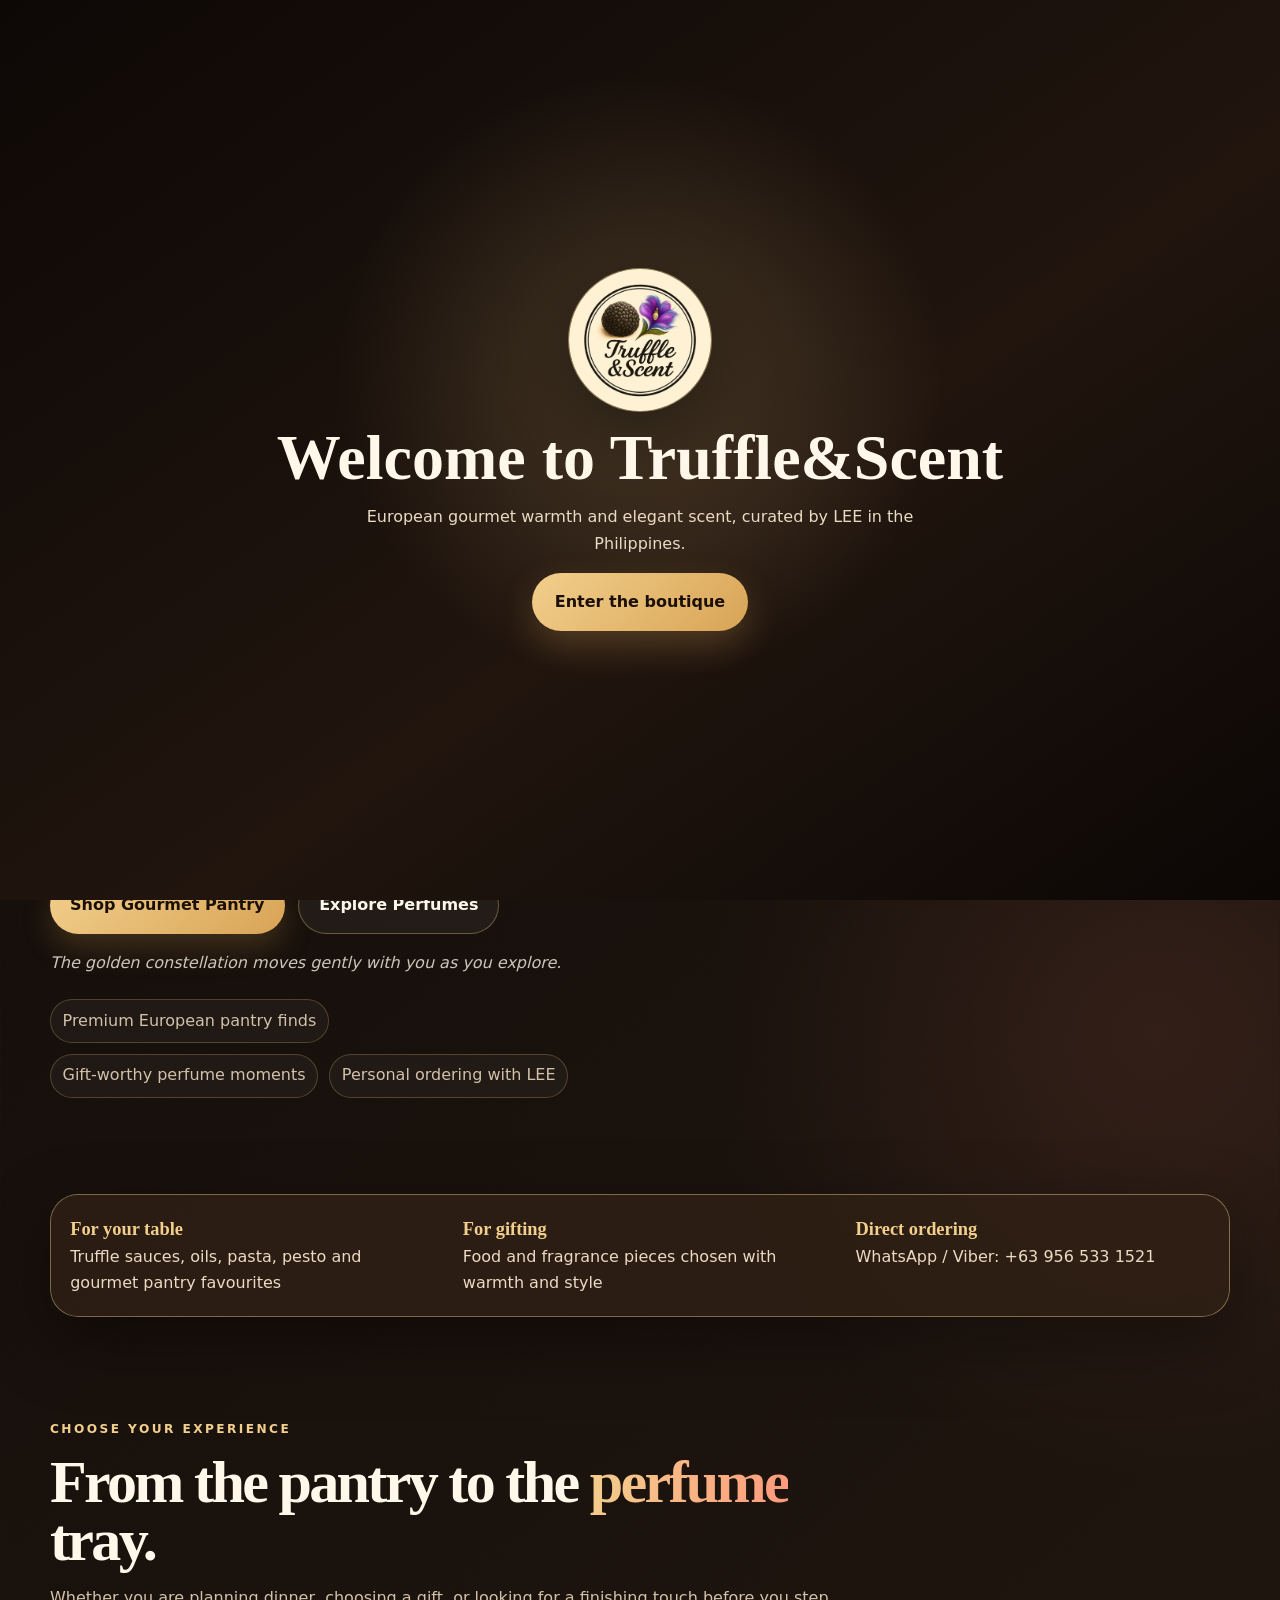
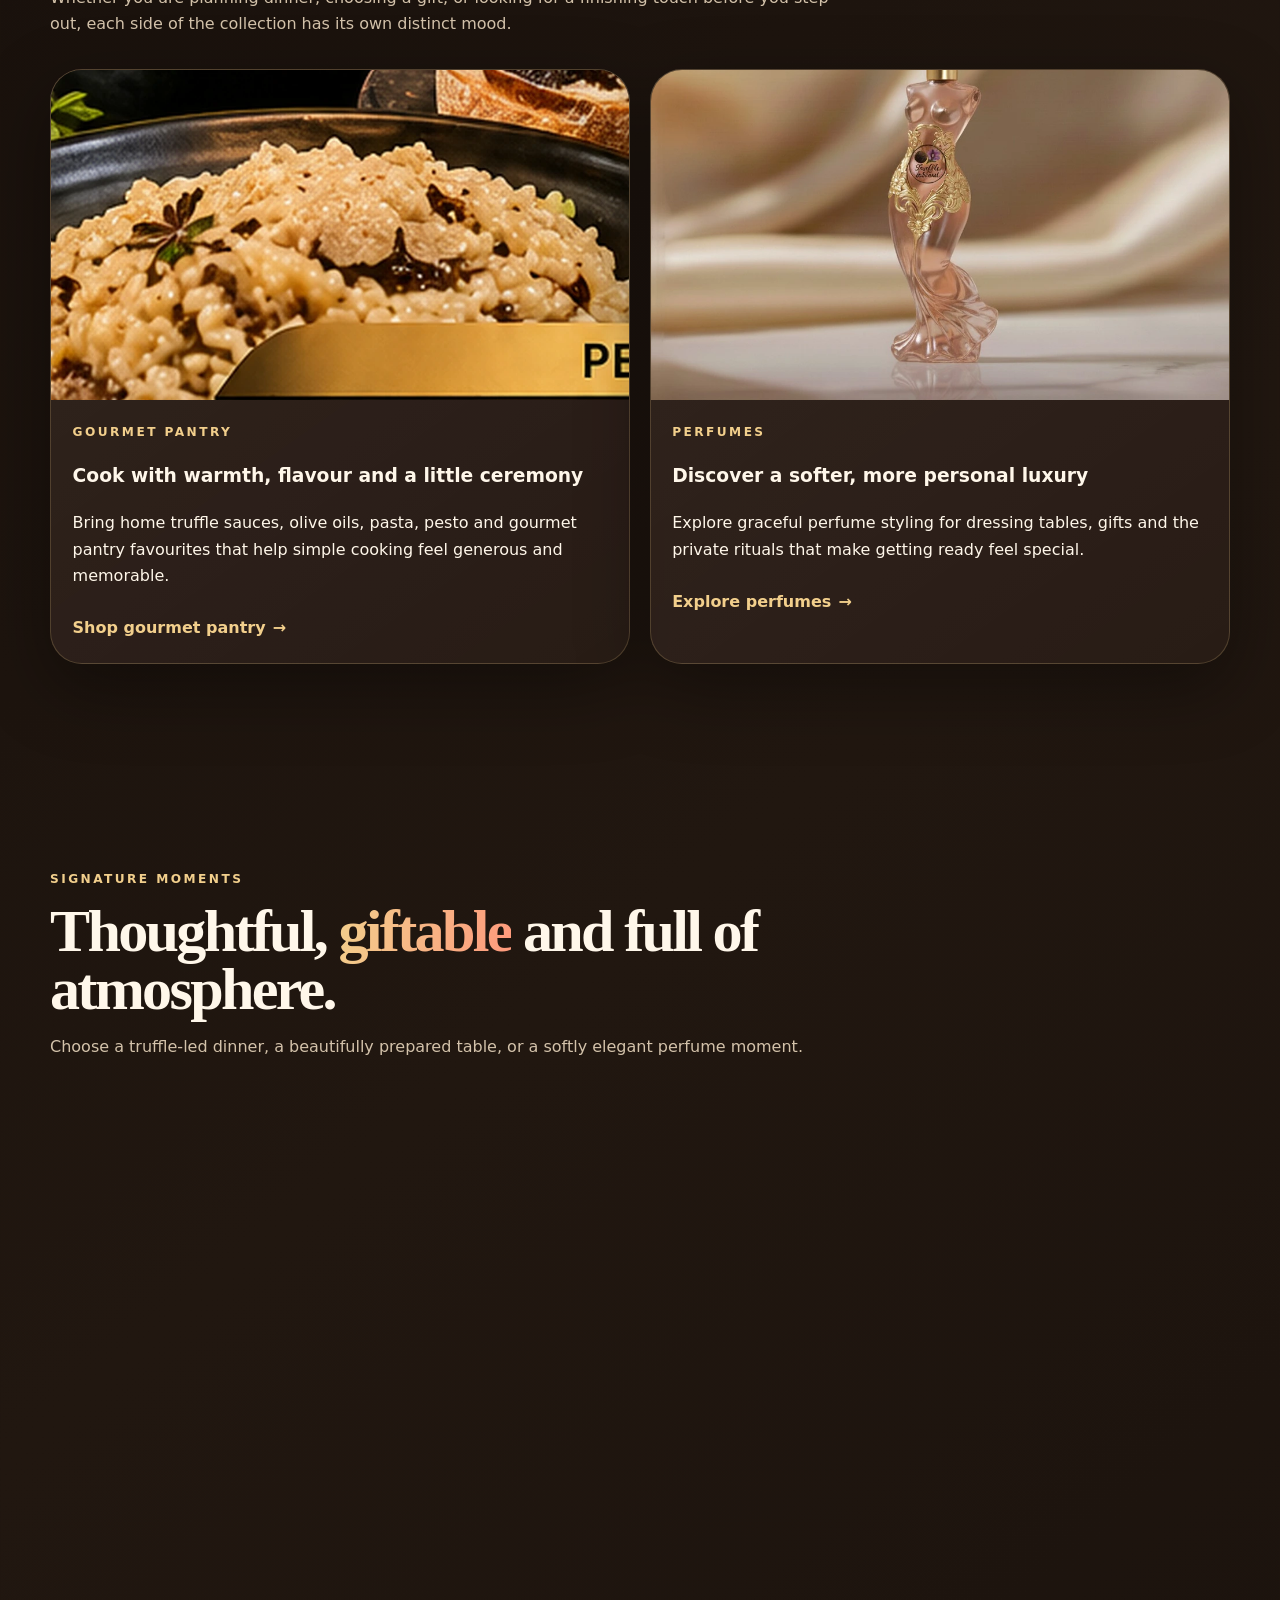
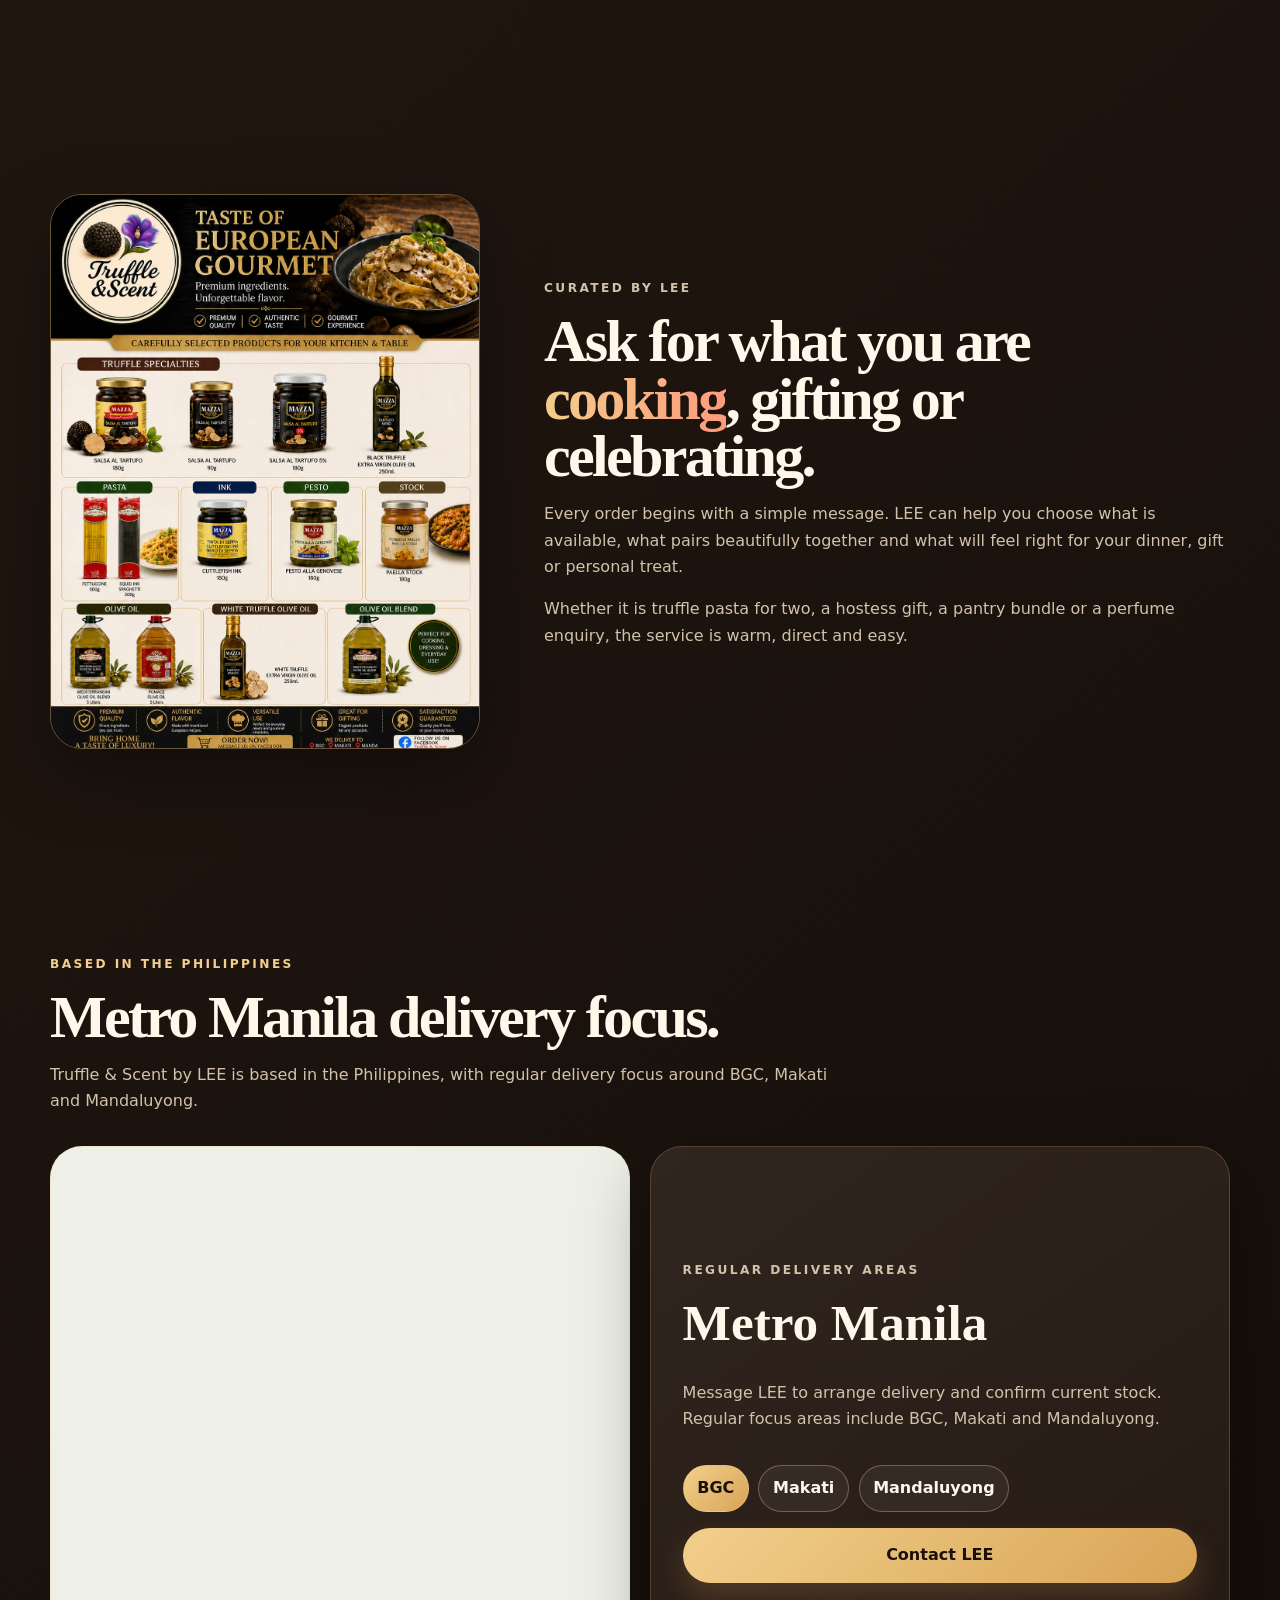
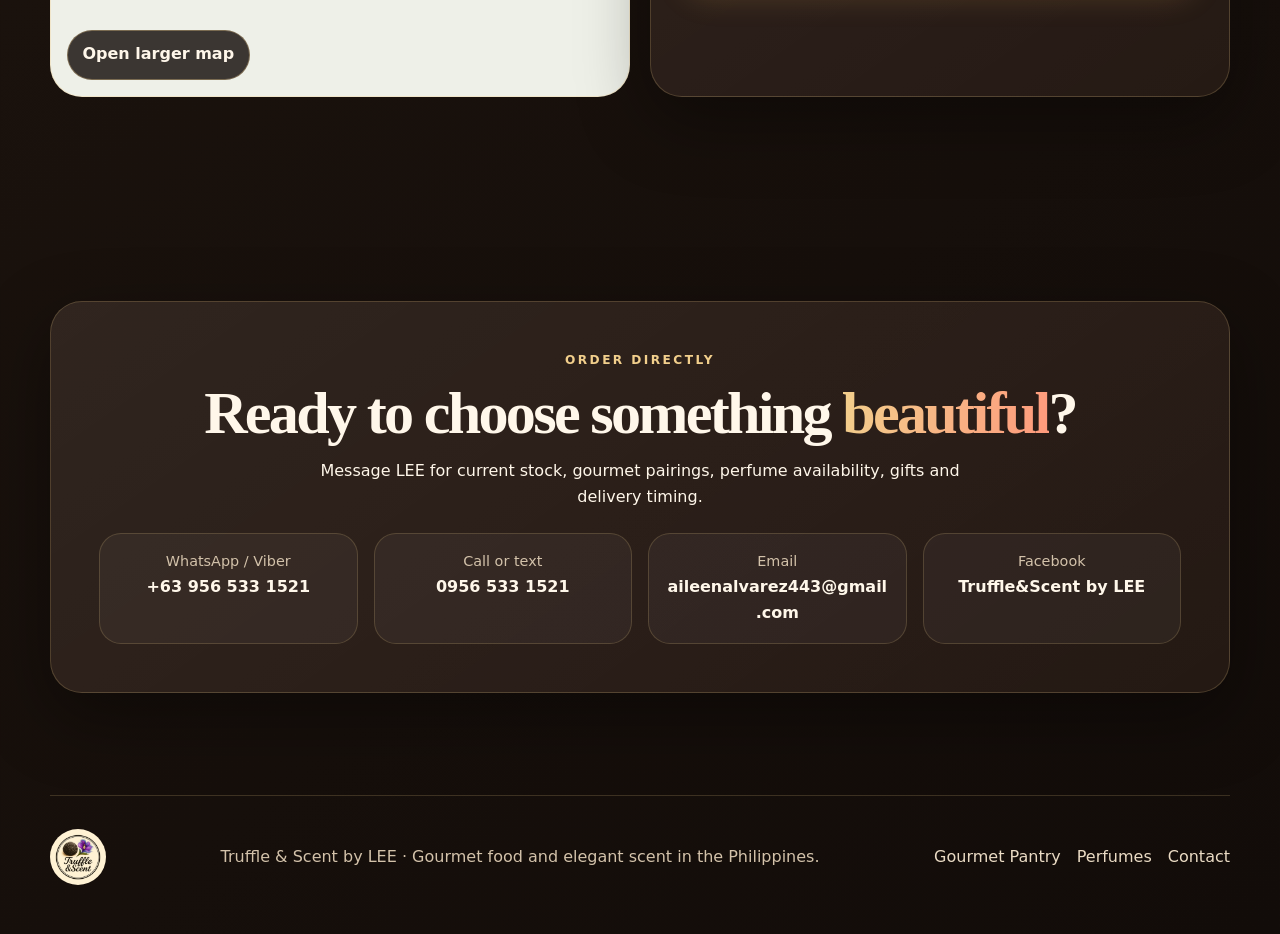
==== commit 787bf058: "Add files via upload" ====
--- a/index.html
+++ b/index.html
@@ -54,11 +54,11 @@
       </div>
     </section>
     <section class="intro-strip reveal"><article><strong>For your table</strong><span>Truffle sauces, oils, pasta, pesto and gourmet pantry favourites</span></article><article><strong>For gifting</strong><span>Food and fragrance pieces chosen with warmth and style</span></article><article><strong>Direct ordering</strong><span>WhatsApp / Viber: +63 956 533 1521</span></article></section>
-    <section class="section"><div class="section-heading reveal"><p class="eyebrow">Choose your experience</p><h2>From the pantry to the perfume tray.</h2><p>Whether you are planning dinner, choosing a gift, or looking for a finishing touch before you step out, each side of the collection has its own distinct mood.</p></div><div class="edit-grid"><article class="edit-card reveal"><img src="assets/meal-truffle-risotto.webp" alt="Creamy truffle risotto" loading="lazy" /><div><p class="eyebrow">Gourmet Pantry</p><h3>Cook with warmth, flavour and a little ceremony</h3><p>Bring home truffle sauces, olive oils, pasta, pesto and gourmet pantry favourites that help simple cooking feel generous and memorable.</p><a class="text-link" href="food.html">Shop gourmet pantry</a></div></article><article class="edit-card reveal"><img src="assets/perfume-silk-bottle.webp" alt="Luxury perfume bottle on silk" loading="lazy" /><div><p class="eyebrow">Perfumes</p><h3>Discover a softer, more personal luxury</h3><p>Explore graceful perfume styling for dressing tables, gifts and the private rituals that make getting ready feel special.</p><a class="text-link" href="perfumes.html">Explore perfumes</a></div></article></div></section>
-    <section class="section"><div class="section-heading reveal"><p class="eyebrow">Signature moments</p><h2>Thoughtful, giftable and full of atmosphere.</h2><p>Choose a truffle-led dinner, a beautifully prepared table, or a softly elegant perfume moment.</p></div><div class="signature-grid"><article class="signature-card reveal"><img src="assets/meal-truffle-toast.webp" alt="Truffle toast and appetisers" loading="lazy" /><div><h3>For intimate dinners</h3><p>Rich pantry ingredients for evenings that deserve a little more than ordinary.</p></div></article><article class="signature-card reveal"><img src="assets/perfume-founder-bottle.webp" alt="Elegant perfume held for gifting" loading="lazy" /><div><h3>For elegant gifting</h3><p>Beautiful finds for hosts, birthdays, thank-yous and thoughtful gestures.</p></div></article><article class="signature-card reveal"><img src="assets/meal-cheese-truffle-board.webp" alt="Cheese and truffle board" loading="lazy" /><div><h3>For gatherings at home</h3><p>Create a polished spread with ready-to-pair pantry pieces and flavourful accents.</p></div></article></div></section>
-    <section class="section story-section"><div class="story-media reveal"><img src="assets/catalogue.webp" alt="Truffle &amp; Scent catalogue" loading="lazy" /></div><div class="story-copy reveal"><p class="eyebrow">Curated by LEE</p><h2>Ask for what you are cooking, gifting or celebrating.</h2><p>Every order begins with a simple message. LEE can help you choose what is available, what pairs beautifully together and what will feel right for your dinner, gift or personal treat.</p><p>Whether it is truffle pasta for two, a hostess gift, a pantry bundle or a perfume enquiry, the service is warm, direct and easy.</p></div></section>
+    <section class="section"><div class="section-heading reveal"><p class="eyebrow">Choose your experience</p><h2>From the pantry to the <span class="accent-word">perfume</span> tray.</h2><p>Whether you are planning dinner, choosing a gift, or looking for a finishing touch before you step out, each side of the collection has its own distinct mood.</p></div><div class="edit-grid"><article class="edit-card reveal"><img src="assets/meal-truffle-risotto.webp" alt="Creamy truffle risotto" loading="lazy" /><div><p class="eyebrow">Gourmet Pantry</p><h3>Cook with warmth, flavour and a little ceremony</h3><p>Bring home truffle sauces, olive oils, pasta, pesto and gourmet pantry favourites that help simple cooking feel generous and memorable.</p><a class="text-link" href="food.html">Shop gourmet pantry</a></div></article><article class="edit-card reveal"><img src="assets/perfume-silk-bottle.webp" alt="Luxury perfume bottle on silk" loading="lazy" /><div><p class="eyebrow">Perfumes</p><h3>Discover a softer, more personal luxury</h3><p>Explore graceful perfume styling for dressing tables, gifts and the private rituals that make getting ready feel special.</p><a class="text-link" href="perfumes.html">Explore perfumes</a></div></article></div></section>
+    <section class="section"><div class="section-heading reveal"><p class="eyebrow">Signature moments</p><h2>Thoughtful, <span class="accent-word">giftable</span> and full of atmosphere.</h2><p>Choose a truffle-led dinner, a beautifully prepared table, or a softly elegant perfume moment.</p></div><div class="signature-grid"><article class="signature-card reveal"><img src="assets/meal-truffle-toast.webp" alt="Truffle toast and appetisers" loading="lazy" /><div><h3>For intimate dinners</h3><p>Rich pantry ingredients for evenings that deserve a little more than ordinary.</p></div></article><article class="signature-card reveal"><img src="assets/perfume-founder-bottle.webp" alt="Elegant perfume held for gifting" loading="lazy" /><div><h3>For elegant gifting</h3><p>Beautiful finds for hosts, birthdays, thank-yous and thoughtful gestures.</p></div></article><article class="signature-card reveal"><img src="assets/meal-cheese-truffle-board.webp" alt="Cheese and truffle board" loading="lazy" /><div><h3>For gatherings at home</h3><p>Create a polished spread with ready-to-pair pantry pieces and flavourful accents.</p></div></article></div></section>
+    <section class="section story-section"><div class="story-media reveal"><img src="assets/catalogue.webp" alt="Truffle &amp; Scent catalogue" loading="lazy" /></div><div class="story-copy reveal"><p class="eyebrow">Curated by LEE</p><h2>Ask for what you are <span class="accent-word">cooking</span>, gifting or celebrating.</h2><p>Every order begins with a simple message. LEE can help you choose what is available, what pairs beautifully together and what will feel right for your dinner, gift or personal treat.</p><p>Whether it is truffle pasta for two, a hostess gift, a pantry bundle or a perfume enquiry, the service is warm, direct and easy.</p></div></section>
     <section class="section location-section" id="location"><div class="section-heading reveal"><p class="eyebrow">Based in the Philippines</p><h2>Metro Manila delivery focus.</h2><p>Truffle &amp; Scent by LEE is based in the Philippines, with regular delivery focus around BGC, Makati and Mandaluyong.</p></div><div class="location-grid"><div class="real-map reveal"><iframe title="Interactive Metro Manila map" loading="lazy" src="https://www.openstreetmap.org/export/embed.html?bbox=120.92%2C14.49%2C121.10%2C14.66&amp;layer=mapnik&amp;marker=14.5547%2C121.0244"></iframe><a class="map-open-link" href="https://www.openstreetmap.org/?mlat=14.5547&amp;mlon=121.0244#map=12/14.5547/121.0244" target="_blank" rel="noopener">Open larger map</a></div><aside class="location-copy reveal"><p class="eyebrow">Regular delivery areas</p><h3 data-location-title>Metro Manila</h3><p data-location-copy>Message LEE to arrange delivery and confirm current stock. Regular focus areas include BGC, Makati and Mandaluyong.</p><div class="location-buttons"><button type="button" data-location-pin data-title="BGC" data-copy="A regular delivery focus for gourmet pantry orders, gifts and dinner-ready selections.">BGC</button><button type="button" data-location-pin data-title="Makati" data-copy="Ideal for office gifts, dinner ingredients and personal gourmet orders.">Makati</button><button type="button" data-location-pin data-title="Mandaluyong" data-copy="A regular delivery focus area. Message LEE for timing, availability and order guidance.">Mandaluyong</button></div><a class="btn primary" href="contact.html">Contact LEE</a></aside></div></section>
-    <section class="order section"><div class="order-card reveal"><p class="eyebrow">Order directly</p><h2>Ready to choose something beautiful?</h2><p>Message LEE for current stock, gourmet pairings, perfume availability, gifts and delivery timing.</p><div class="contact-grid"><a href="https://wa.me/639565331521" target="_blank" rel="noopener"><span>WhatsApp / Viber</span><strong>+63 956 533 1521</strong></a><a href="tel:+639565331521"><span>Call or text</span><strong>0956 533 1521</strong></a><a href="mailto:aileenalvarez443@gmail.com"><span>Email</span><strong>aileenalvarez443@gmail.com</strong></a><a href="https://www.facebook.com/100064140277641/" target="_blank" rel="noopener"><span>Facebook</span><strong>Truffle&amp;Scent by LEE</strong></a></div></div></section>
+    <section class="order section"><div class="order-card reveal"><p class="eyebrow">Order directly</p><h2>Ready to choose something <span class="accent-word">beautiful</span>?</h2><p>Message LEE for current stock, gourmet pairings, perfume availability, gifts and delivery timing.</p><div class="contact-grid"><a href="https://wa.me/639565331521" target="_blank" rel="noopener"><span>WhatsApp / Viber</span><strong>+63 956 533 1521</strong></a><a href="tel:+639565331521"><span>Call or text</span><strong>0956 533 1521</strong></a><a href="mailto:aileenalvarez443@gmail.com"><span>Email</span><strong>aileenalvarez443@gmail.com</strong></a><a href="https://www.facebook.com/100064140277641/" target="_blank" rel="noopener"><span>Facebook</span><strong>Truffle&amp;Scent by LEE</strong></a></div></div></section>
   </main>
   <footer class="site-footer"><img src="assets/logo.webp" alt="" /><p>Truffle &amp; Scent by LEE · Gourmet food and elegant scent in the Philippines.</p><nav><a href="food.html">Gourmet Pantry</a><a href="perfumes.html">Perfumes</a><a href="contact.html">Contact</a></nav></footer>
   <script src="script.js"></script>
--- a/styles.css
+++ b/styles.css
@@ -59,3 +59,10 @@
   .hero-particle-canvas{top:0!important;left:-40px!important;right:-40px!important;bottom:-50px!important;width:calc(100% + 80px)!important;height:calc(100% + 50px)!important;}
   .product-media img{width:118%;height:118%;}
 }
+
+
+/* --- correction pass: T&S particle formation, global cursor-follow dots, larger pantry imagery, roomier contact cards --- */
+.accent-word,.title-accent{background:linear-gradient(100deg,var(--gold-light),#ff967b,var(--gold-light));background-size:220% 100%;-webkit-background-clip:text;background-clip:text;color:transparent;animation:accentSweep 8s ease-in-out infinite}.section h2 .accent-word,.contact-info-strip h3 .accent-word{font:inherit}.ambient-canvas{opacity:.92!important;mix-blend-mode:screen;filter:drop-shadow(0 0 5px rgba(242,207,140,.16));}.page-glow{background:radial-gradient(circle at var(--mx,50%) var(--my,45%),rgba(242,207,140,.14),transparent 25rem)}
+.particle-stage{min-height:570px;margin-top:3.8rem!important;overflow:visible;}.hero-particle-canvas{top:0!important;left:-170px!important;right:-170px!important;bottom:-110px!important;width:calc(100% + 340px)!important;height:calc(100% + 110px)!important}.logo-core{border-radius:50%;overflow:visible}.logo-core img{display:block;border-radius:50%!important;aspect-ratio:1/1;object-fit:cover;background:#fff4d8;clip-path:circle(50% at 50% 50%)}.constellation-centre img{border-radius:50%!important;clip-path:circle(50% at 50% 50%);object-fit:cover}.logo-core span{margin-top:.15rem;background:rgba(255,247,234,.9);}
+.product-card>img{height:clamp(300px,24vw,390px)!important;width:100%;object-fit:cover!important;object-position:center!important;padding:0!important;border-radius:24px;background:#fff7ec}.product-card .product-media{height:clamp(300px,24vw,390px)!important}.product-card .product-media img{object-fit:cover!important;width:100%!important;height:100%!important;padding:0!important}.product-grid{grid-template-columns:repeat(3,minmax(0,1fr));gap:1.35rem}.product-card{padding:1.1rem 1.1rem 1.25rem}.product-card h3{font-size:1.32rem}.product-card p{font-size:1rem}.contact-section{padding-top:clamp(4rem,7vw,6rem)}.contact-detail-grid{display:grid;grid-template-columns:repeat(2,minmax(0,1fr));gap:1.35rem;align-items:stretch}.contact-detail-card{min-height:210px;padding:1.6rem;border:1px solid rgba(242,207,140,.22);border-radius:var(--radius);background:linear-gradient(145deg,rgba(255,255,255,.08),rgba(255,255,255,.03)),rgba(38,24,16,.78);box-shadow:var(--shadow);display:flex;flex-direction:column;justify-content:space-between;gap:1rem}.contact-detail-card span{color:var(--gold-light);text-transform:uppercase;letter-spacing:.16em;font-size:.78rem;font-weight:900}.contact-detail-card strong{font-size:clamp(1.15rem,2vw,1.55rem);line-height:1.25;overflow-wrap:anywhere}.contact-detail-card a{align-self:flex-start;text-decoration:none;color:#1a1008;background:linear-gradient(135deg,var(--gold-light),var(--gold));border-radius:999px;padding:.75rem 1rem;font-weight:900}.contact-info-strip{display:grid;grid-template-columns:repeat(3,minmax(0,1fr));gap:1.35rem}.info-panel{padding:1.55rem;border:1px solid rgba(242,207,140,.22);border-radius:var(--radius);background:linear-gradient(145deg,rgba(255,255,255,.07),rgba(255,255,255,.025)),rgba(38,24,16,.72);box-shadow:var(--shadow);min-height:230px}.info-panel h3{font-size:clamp(1.45rem,2.4vw,2.05rem);line-height:1.05}.info-panel p:not(.eyebrow){color:var(--muted)}
+@media (min-width:821px){.hero{padding-top:clamp(10.5rem,15vh,12.5rem)}.particle-stage{margin-top:4rem!important}.logo-core{transform:translateY(44px)!important}.logo-core img{width:clamp(190px,17vw,255px);height:clamp(190px,17vw,255px)}}@media (max-width:1100px){.product-grid{grid-template-columns:repeat(2,minmax(0,1fr))}.product-card>img,.product-card .product-media{height:clamp(330px,42vw,430px)!important}.contact-info-strip{grid-template-columns:1fr}.contact-detail-grid{grid-template-columns:1fr 1fr}.particle-stage{margin-top:2.5rem!important}.logo-core{transform:translateY(28px)!important}}@media (max-width:820px){.hero{padding-top:2.1rem}.particle-stage{min-height:360px;margin-top:.6rem!important}.hero-particle-canvas{left:-70px!important;right:-70px!important;bottom:-70px!important;width:calc(100% + 140px)!important;height:calc(100% + 70px)!important}.logo-core{transform:translateY(22px)!important}.product-grid{grid-template-columns:1fr}.product-card>img,.product-card .product-media{height:min(430px,86vw)!important}.contact-detail-grid,.contact-info-strip{grid-template-columns:1fr}.contact-detail-card{min-height:auto;padding:1.35rem}.info-panel{min-height:auto}.contact-hero .constellation-stage{min-height:320px}}@media (max-width:480px){.particle-stage{min-height:330px}.logo-core img{width:150px!important;height:150px!important}.logo-core span{font-size:.62rem}.product-card>img,.product-card .product-media{height:min(390px,88vw)!important}}
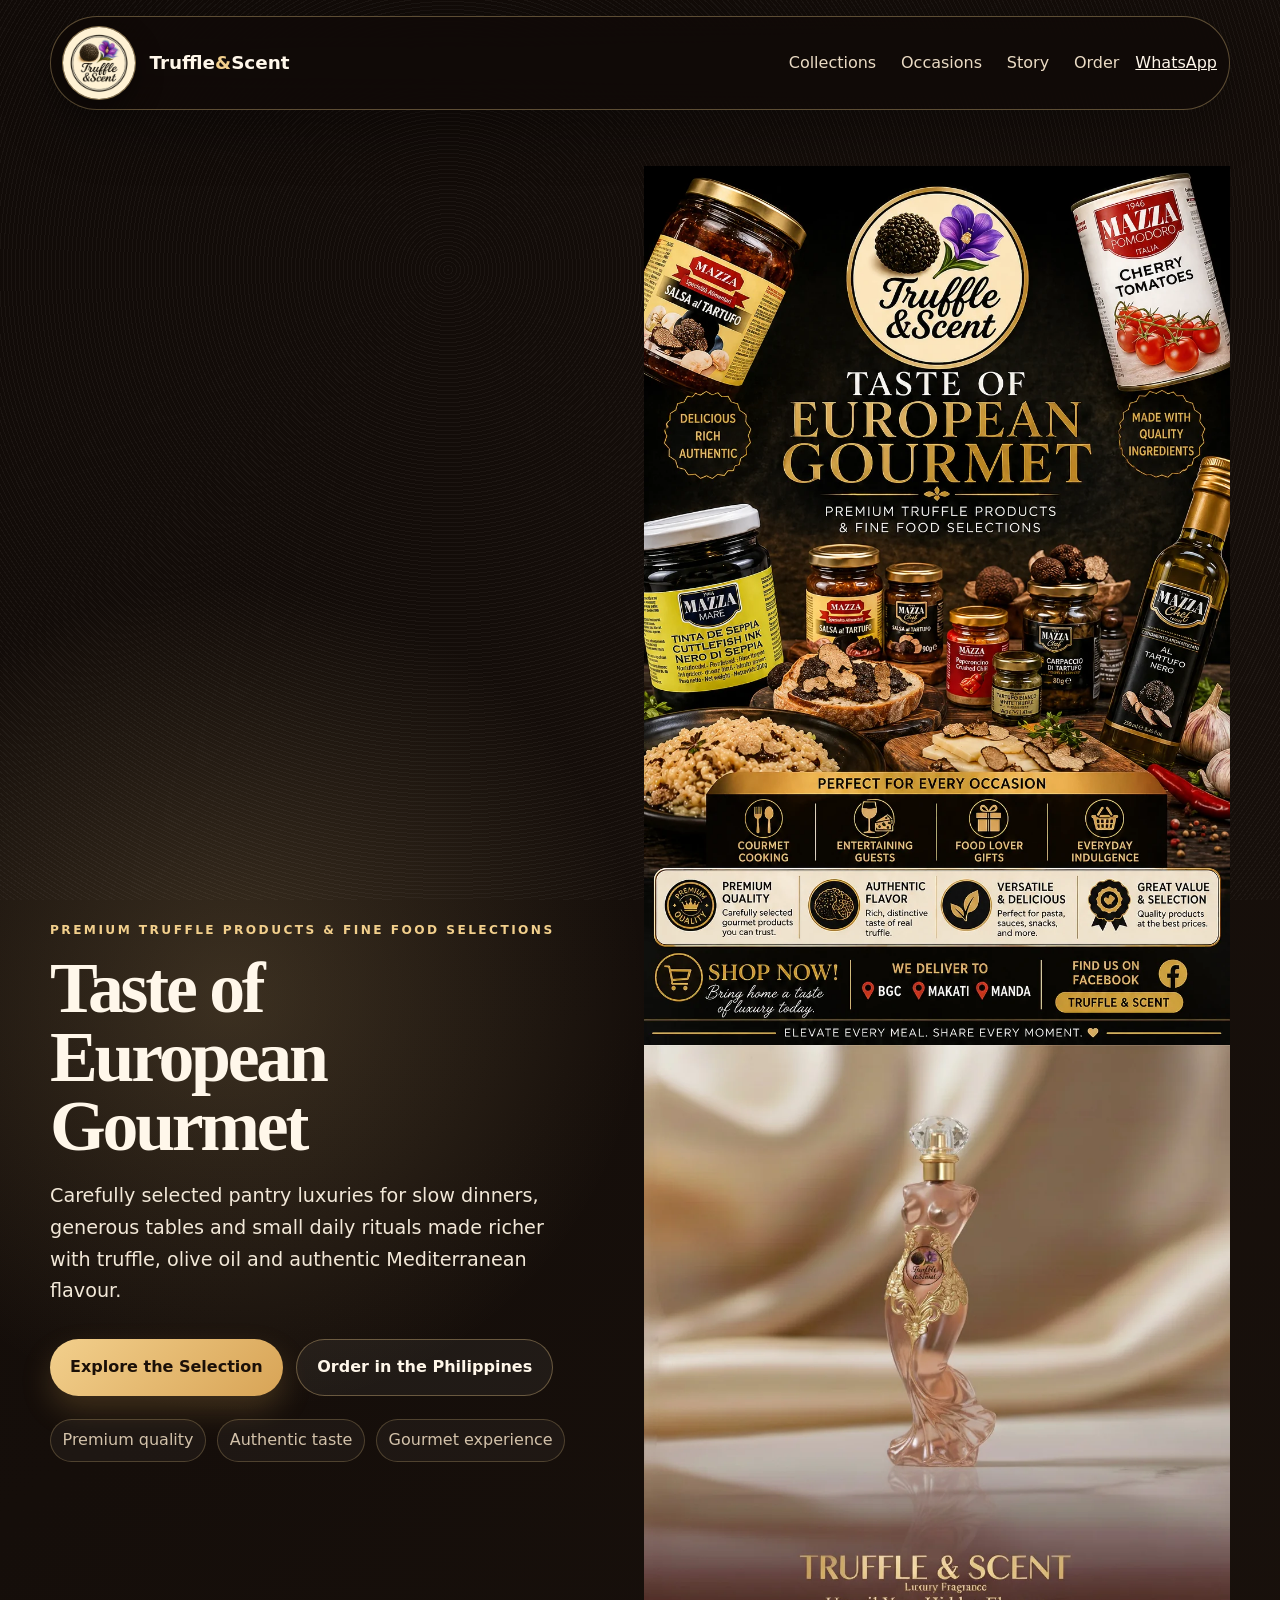
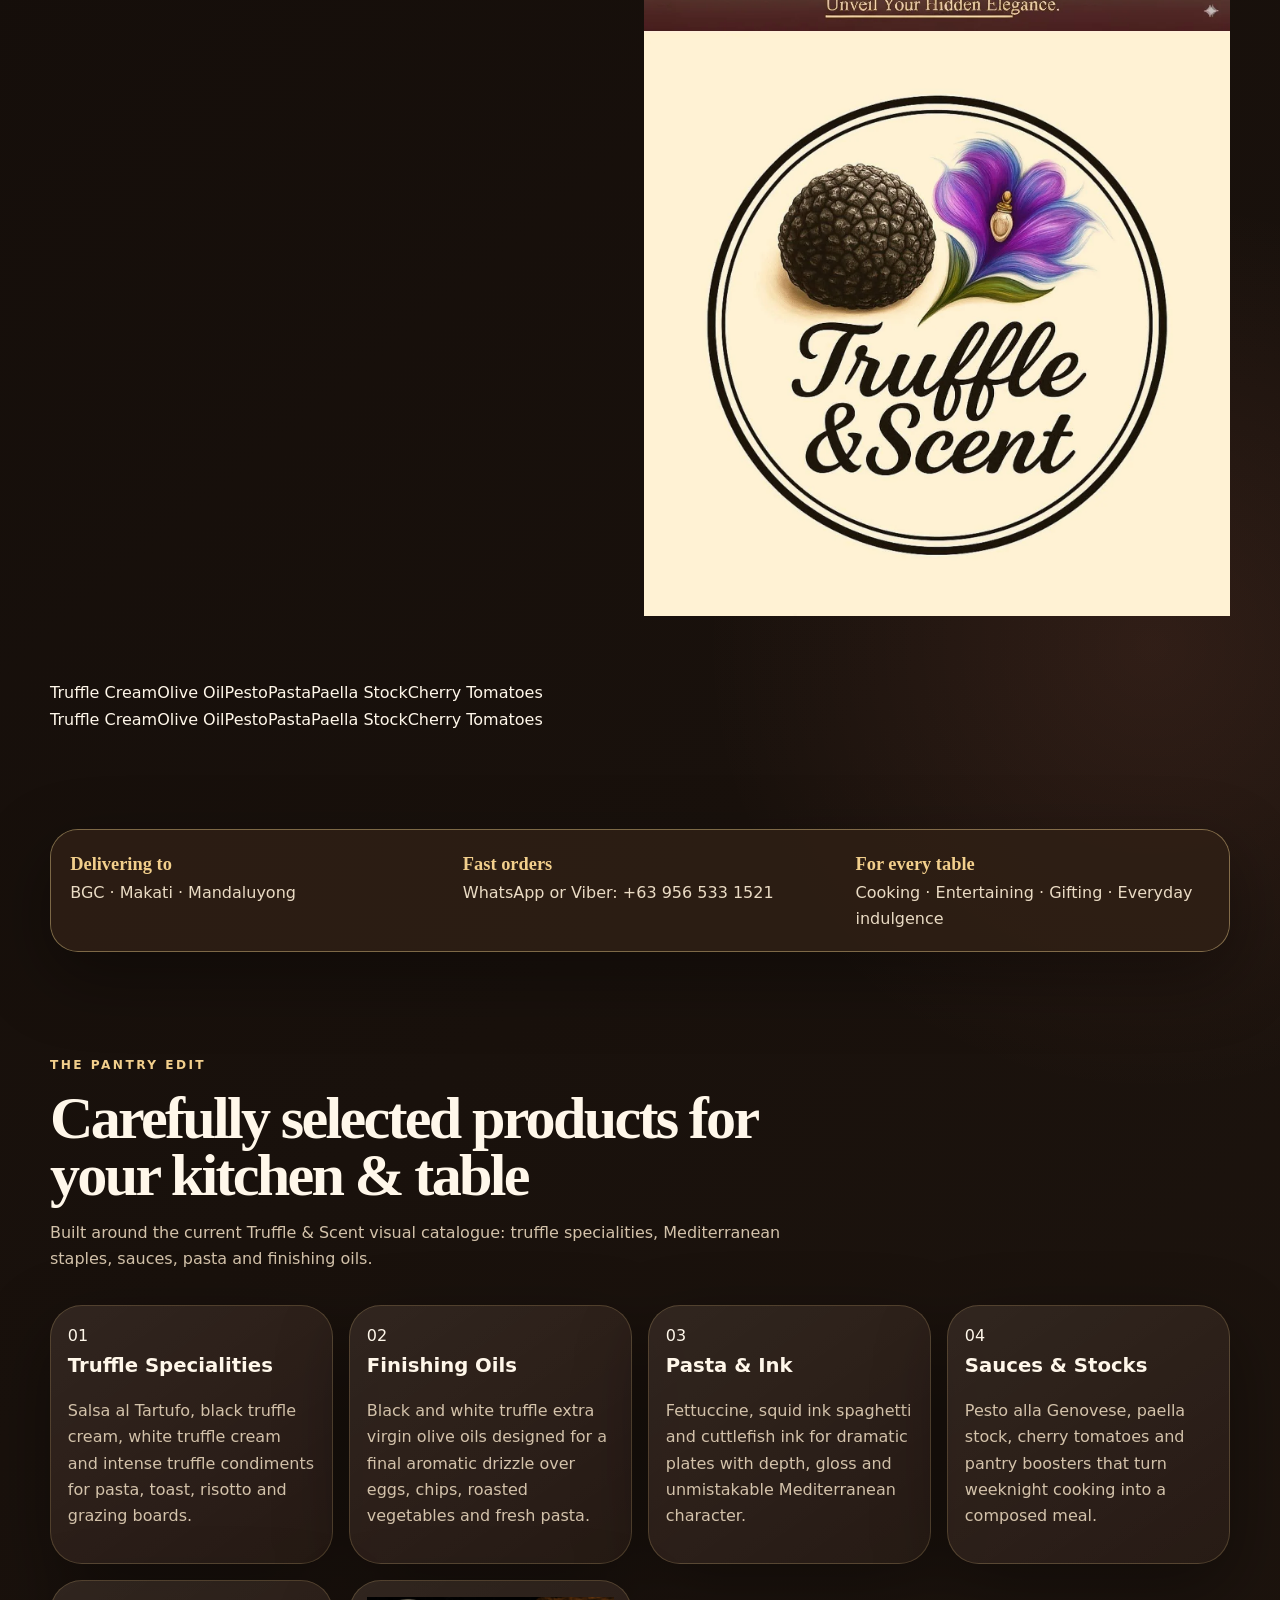
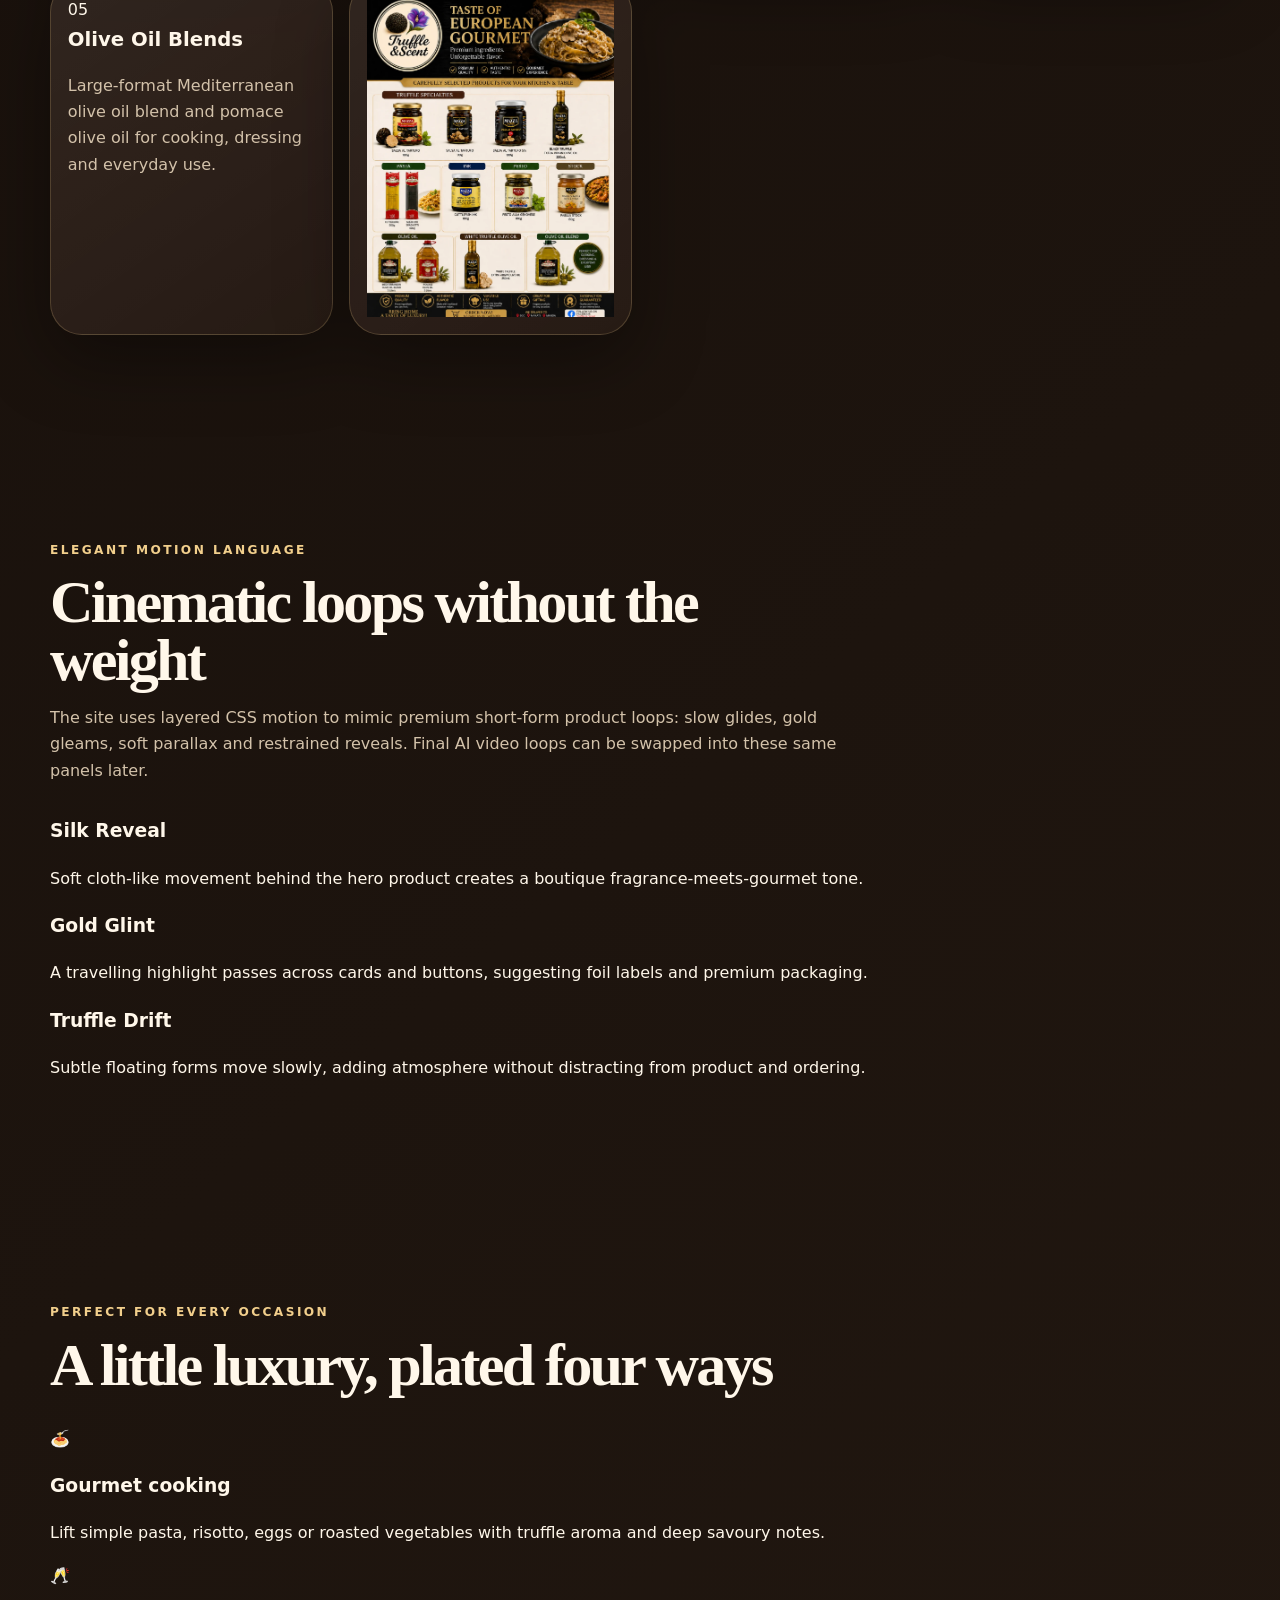
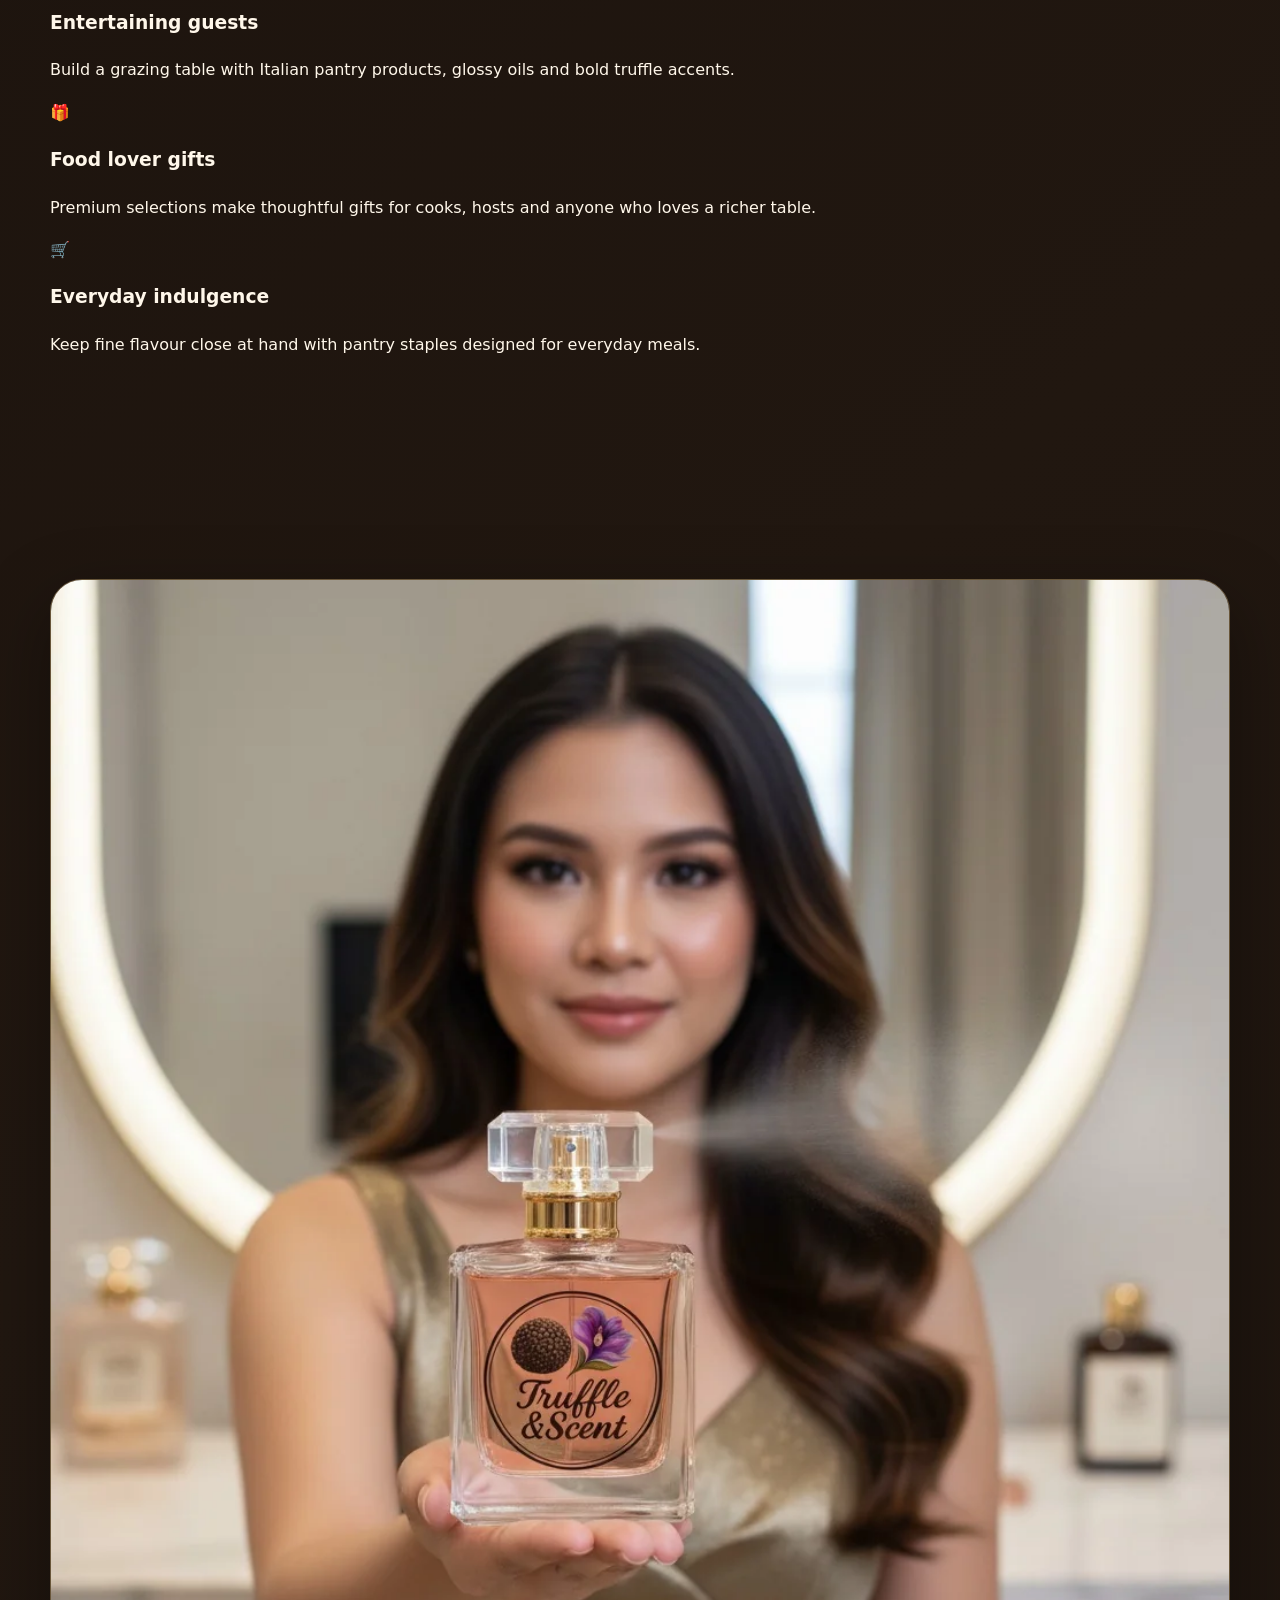
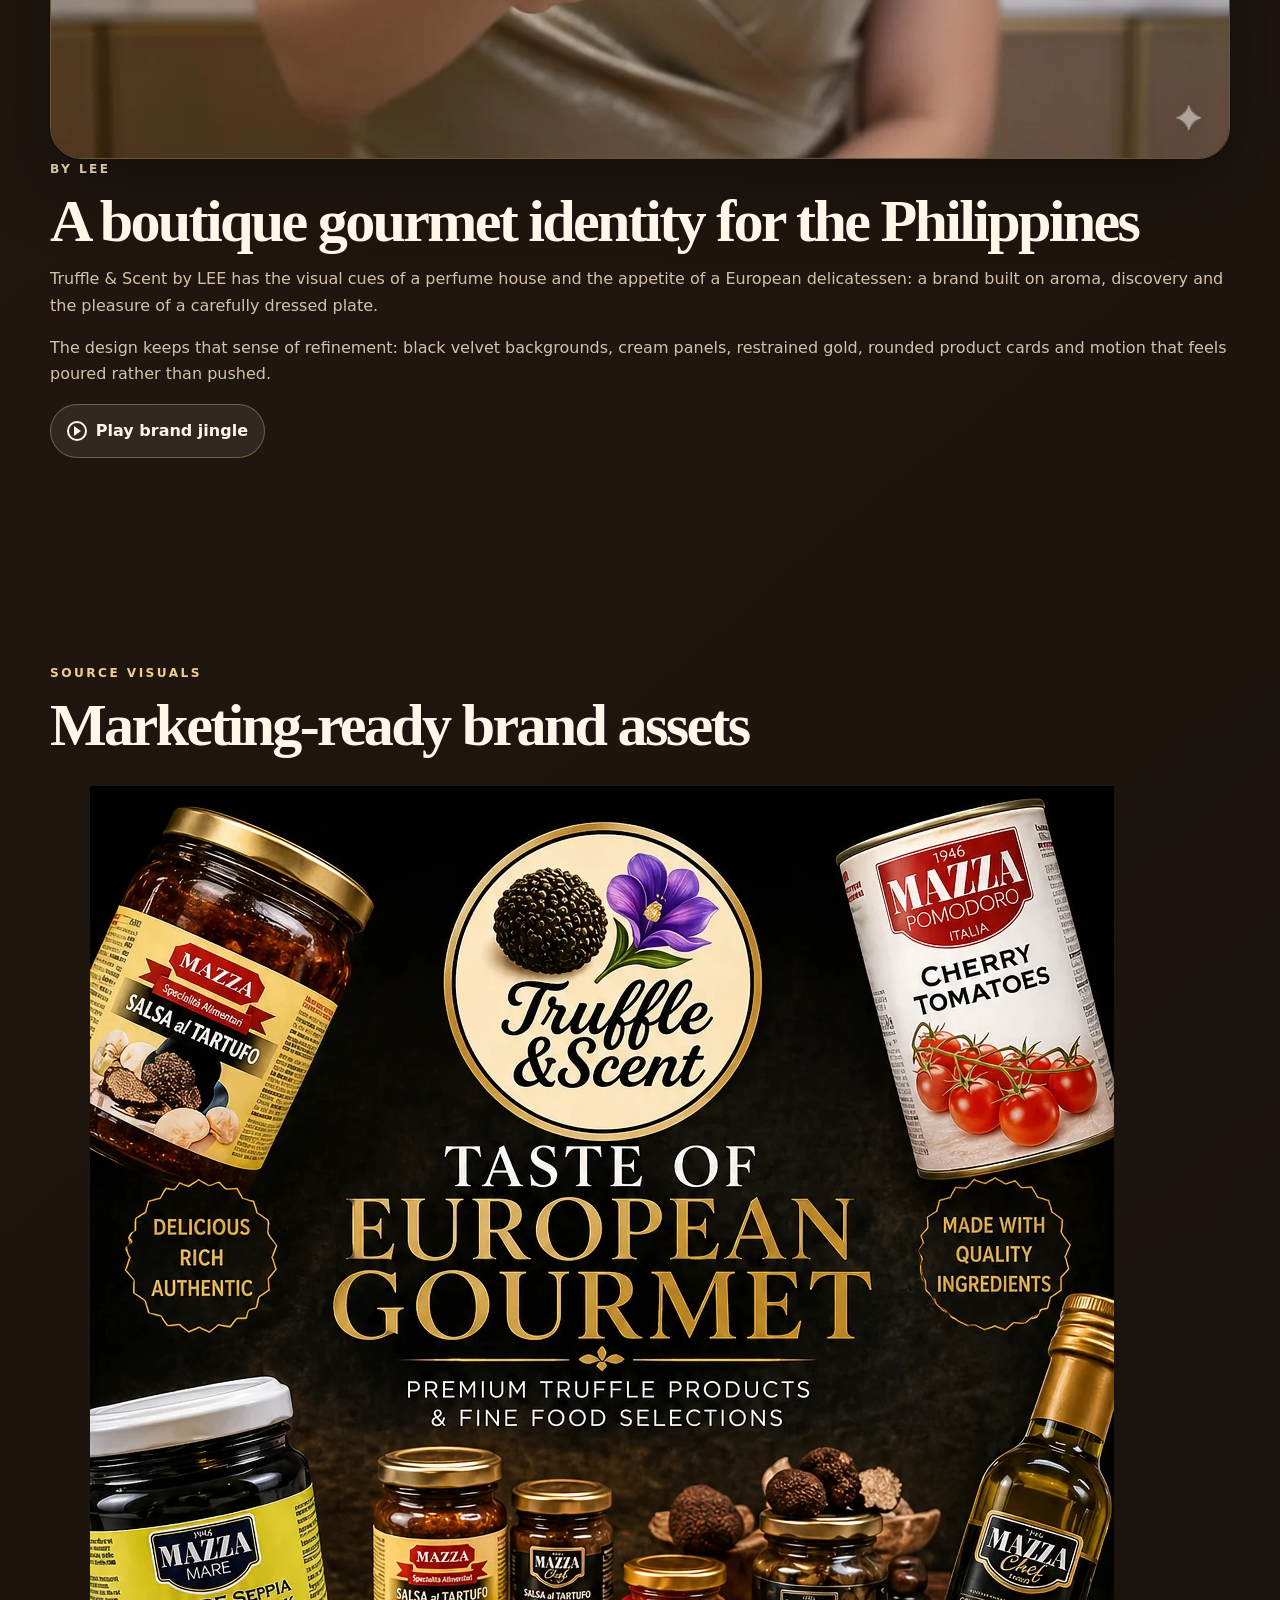
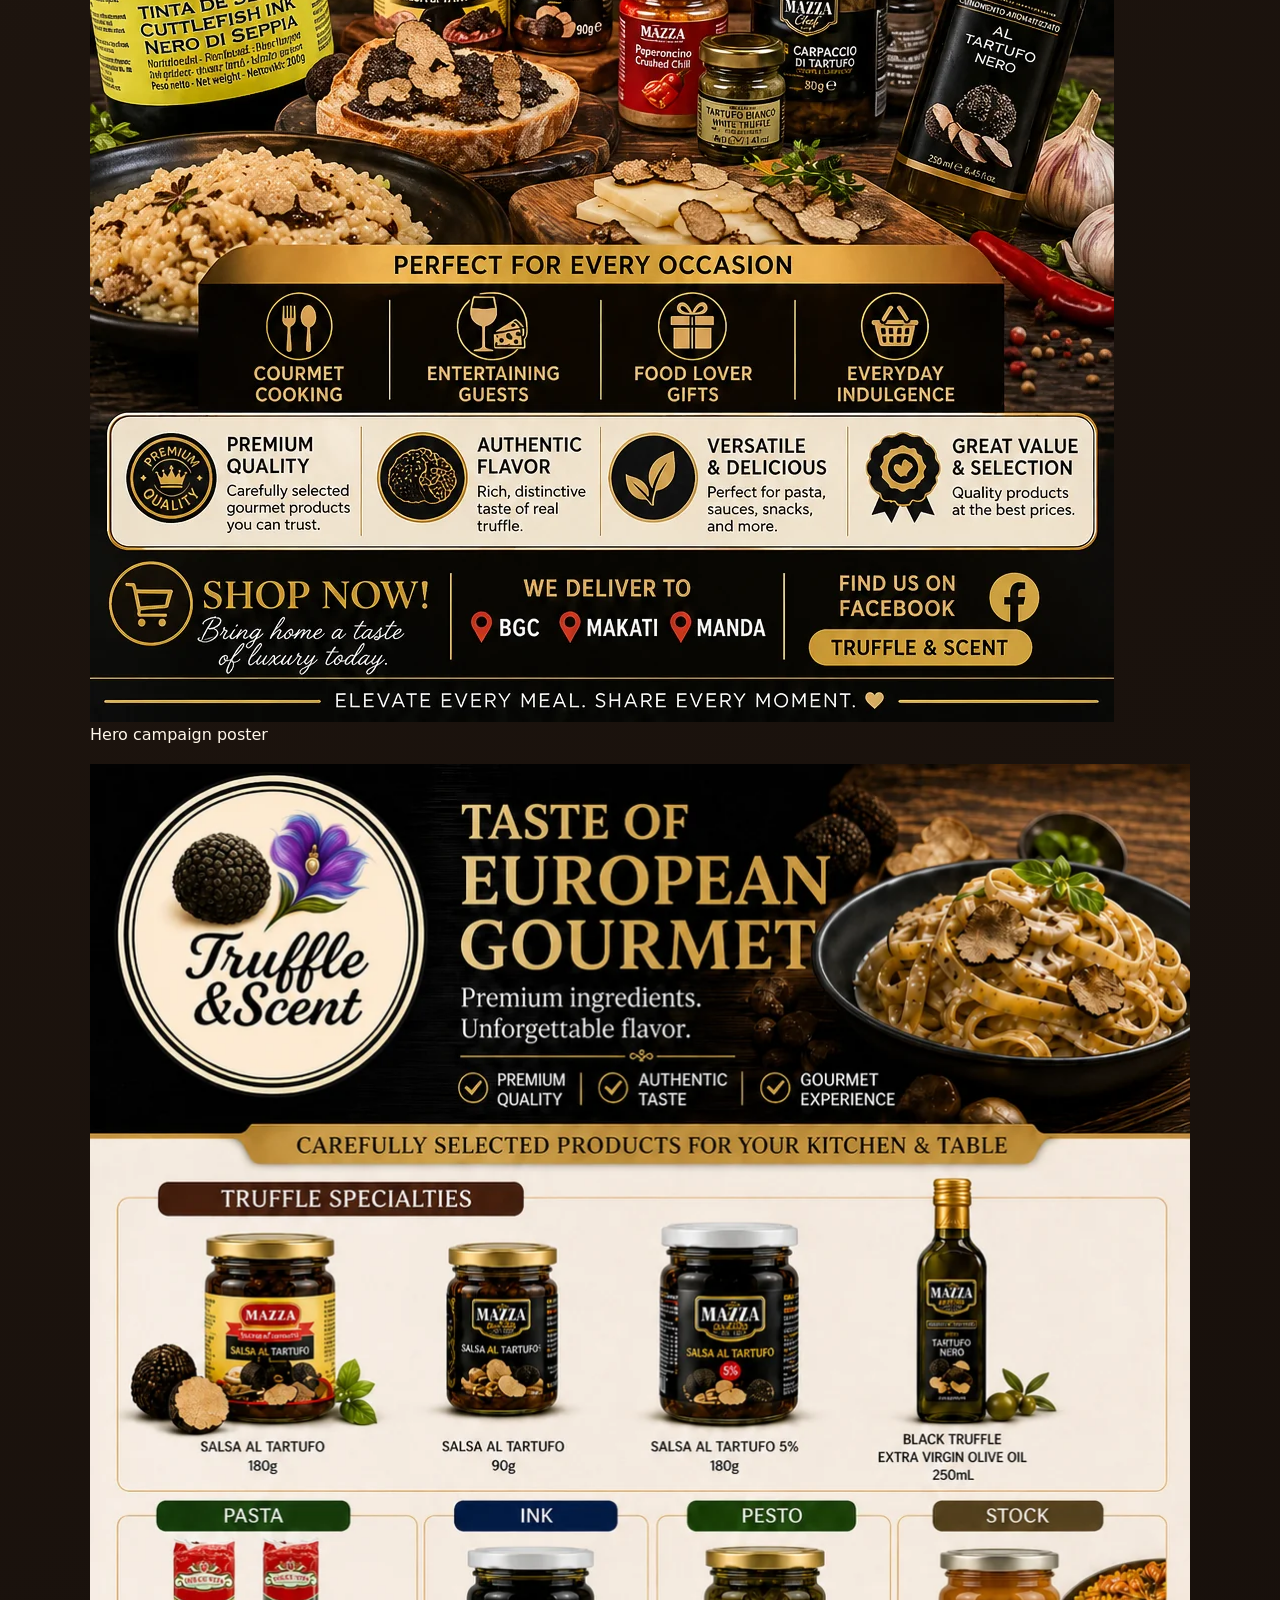
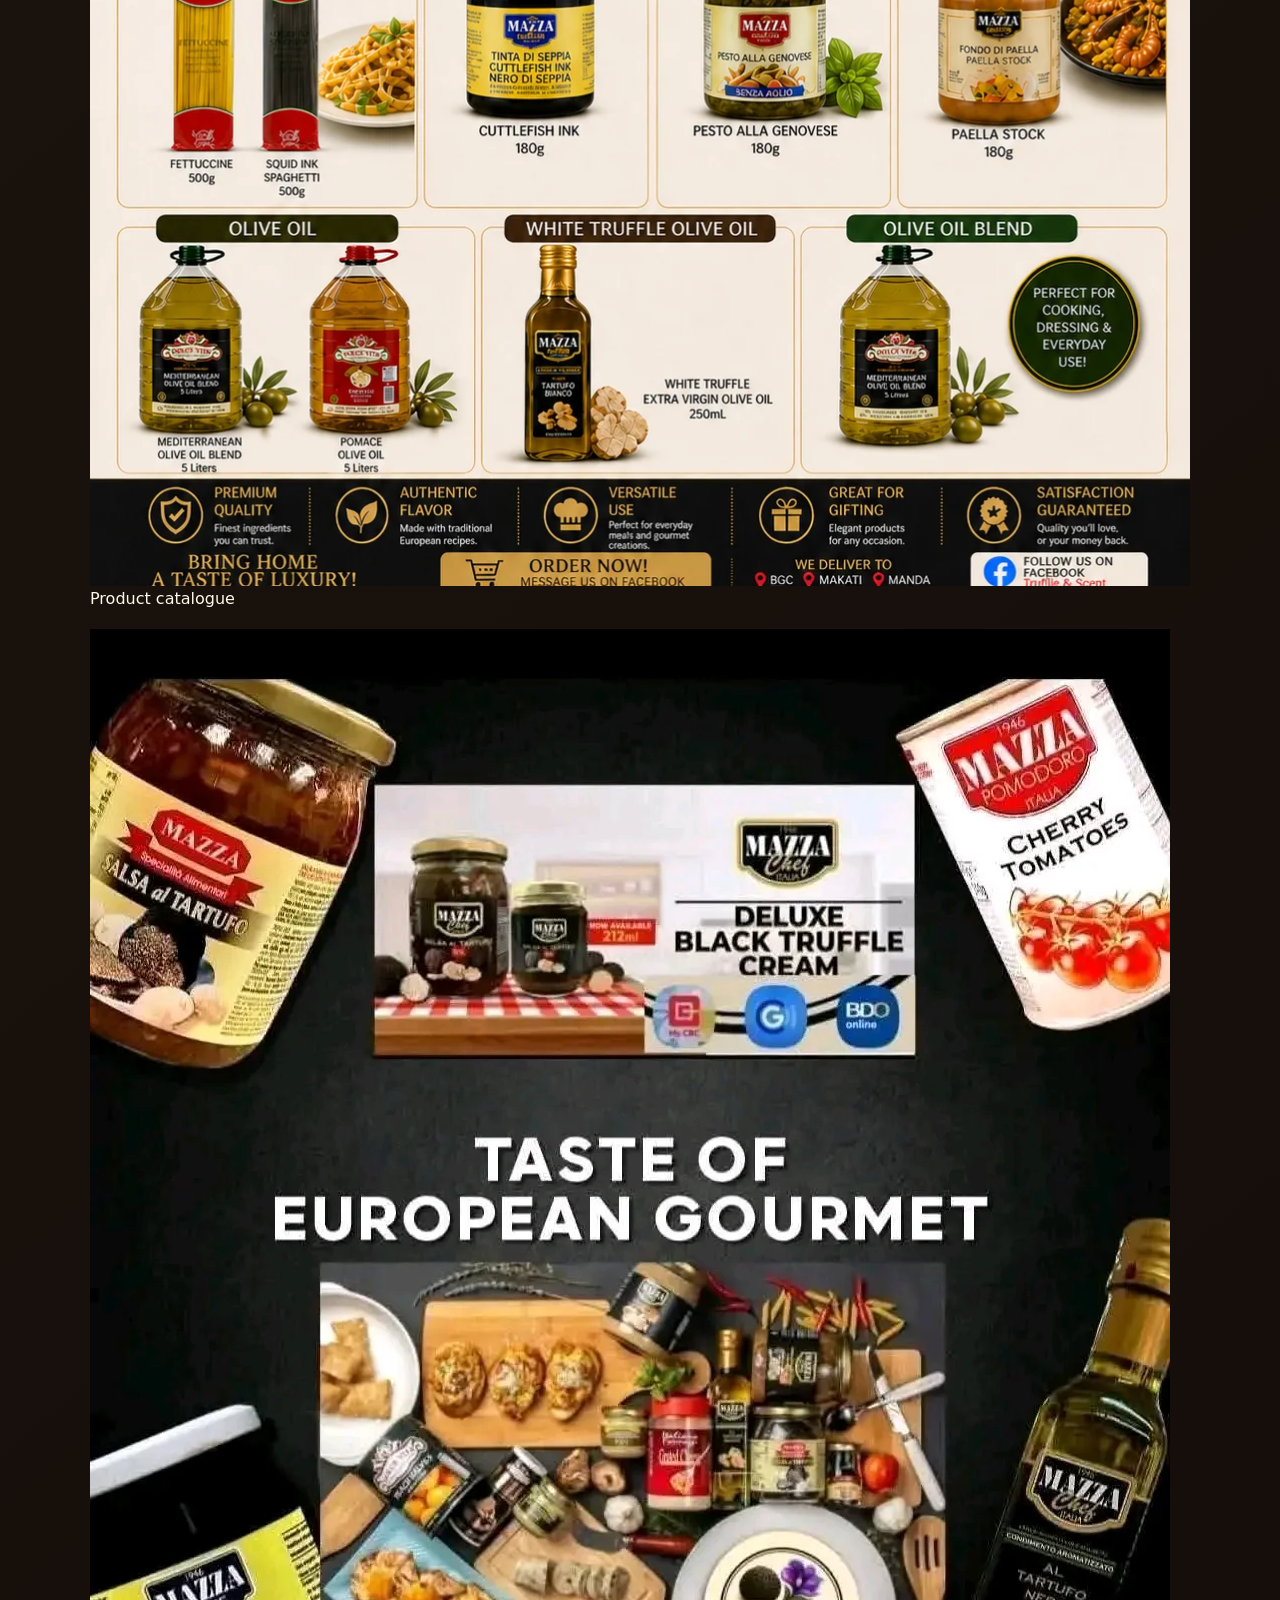
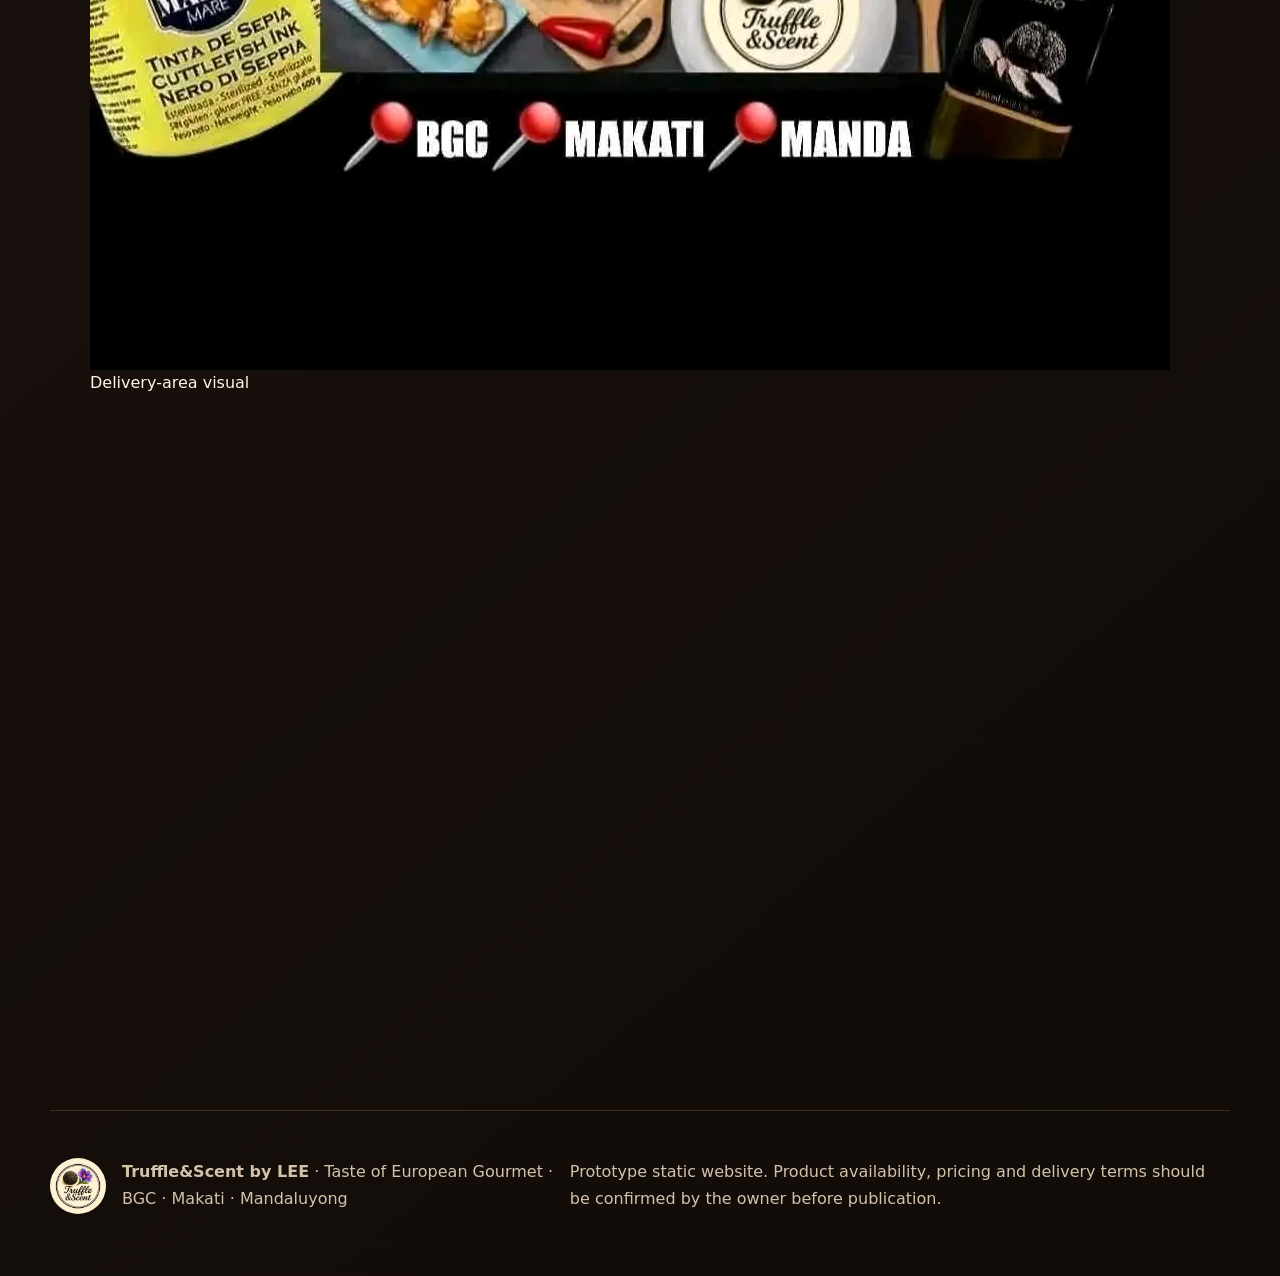
==== commit 62df432f: "Add files via upload" ====
--- a/index.html
+++ b/index.html
@@ -3,64 +3,247 @@
 <head>
   <meta charset="utf-8" />
   <meta name="viewport" content="width=device-width, initial-scale=1" />
-  <meta name="description" content="Truffle & Scent by LEE brings European gourmet pantry luxuries and elegant fragrance style to the Philippines." />
-  <meta name="theme-color" content="#17100b" />
-  <title>Truffle &amp; Scent by LEE | Gourmet Food &amp; Perfume</title>
-  <link rel="icon" href="assets/favicon.png" />
+  <meta name="description" content="Truffle & Scent by LEE — premium truffle products and fine European gourmet selections for BGC, Makati and Mandaluyong." />
+  <meta name="theme-color" content="#0c0907" />
+  <title>Truffle &amp; Scent by LEE | Taste of European Gourmet</title>
   <link rel="preload" href="assets/logo.webp" as="image" />
+  <link rel="preload" href="assets/gourmet-poster.webp" as="image" />
   <link rel="stylesheet" href="styles.css" />
 </head>
 <body>
-  <canvas class="ambient-canvas" data-particles="ambient" aria-hidden="true"></canvas>
-  <div class="welcome-curtain" data-welcome aria-hidden="false">
-    <div class="welcome-card">
-      <img src="assets/logo.webp" alt="" />
-      <h2>Welcome to Truffle&amp;Scent</h2>
-      <p>European gourmet warmth and elegant scent, curated by LEE in the Philippines.</p>
-      <button class="enter-btn" type="button" data-enter-site>Enter the boutique</button>
-    </div>
+  <div class="grain" aria-hidden="true"></div>
+  <div class="ambient" aria-hidden="true">
+    <span></span><span></span><span></span><span></span>
   </div>
-  <div class="page-glow" aria-hidden="true"></div>
-  <div class="grain" aria-hidden="true"></div>
+
   <a class="skip-link" href="#main">Skip to content</a>
+
   <header class="site-header" data-header>
-    <a class="brand" href="./" aria-label="Truffle and Scent by Lee home"><img src="assets/logo.webp" alt="Truffle &amp; Scent by LEE logo" /><span>Truffle<span>&amp;</span>Scent</span></a>
-    <button class="menu-toggle" type="button" data-menu-toggle aria-expanded="false">Menu</button>
-    <nav class="site-nav" data-site-nav aria-label="Primary navigation">
-      <a href="./" aria-current="page">Home</a>
-      <a href="food.html">Gourmet Pantry</a>
-      <a href="perfumes.html">Perfumes</a>
-      <a href="#location">Location</a>
+    <a class="brand" href="#top" aria-label="Truffle and Scent by Lee home">
+      <img src="assets/logo.webp" alt="Truffle & Scent by LEE logo" />
+      <span>Truffle<span>&amp;</span>Scent</span>
+    </a>
+    <nav class="site-nav" aria-label="Primary navigation">
+      <a href="#collections">Collections</a>
+      <a href="#occasions">Occasions</a>
+      <a href="#story">Story</a>
+      <a href="#order">Order</a>
     </nav>
-    <div class="header-actions" data-sound-control>
-      <button class="sound-toggle" type="button" data-sound-toggle aria-pressed="false"><span class="sound-icon" aria-hidden="true"></span><span data-sound-label>Play me</span></button>
-      <audio data-audio preload="none" src="assets/jingle.wav"></audio>
-      <a class="contact-cta" href="contact.html">Contact</a>
-    </div>
+    <a class="nav-cta" href="https://wa.me/639565331521" target="_blank" rel="noopener">WhatsApp</a>
   </header>
+
   <main id="main">
-    <section class="hero hero-home" aria-labelledby="hero-title">
+    <section class="hero" id="top" aria-labelledby="hero-title">
       <div class="hero-copy reveal">
-        <p class="eyebrow">European gourmet food · elegant perfume · Philippines</p>
-        <h1 id="hero-title">Curated for <span class="accent-word">beautiful</span> tables and elegant everyday moments.</h1>
-        <p class="hero-lede">Welcome to Truffle &amp; Scent by LEE — a warm boutique collection of European pantry favourites and graceful fragrance pieces, chosen for memorable dinners, thoughtful gifting and a little everyday indulgence.</p>
-        <div class="hero-actions"><a class="btn primary" href="food.html">Shop Gourmet Pantry</a><a class="btn secondary" href="perfumes.html">Explore Perfumes</a></div>
-        <p class="hero-whisper">The golden constellation moves gently with you as you explore.</p>
-        <ul class="trust-list"><li>Premium European pantry finds</li><li>Gift-worthy perfume moments</li><li>Personal ordering with LEE</li></ul>
-      </div>
-      <div class="particle-stage reveal" aria-label="Animated Truffle and Scent logo constellation">
-        <canvas class="hero-particle-canvas" data-particles="hero" aria-hidden="true"></canvas>
-        <div class="logo-core"><img src="assets/logo.webp" alt="Truffle &amp; Scent by LEE logo" /><span>Authentic · Curated · Giftable</span></div>
-      </div>
-    </section>
-    <section class="intro-strip reveal"><article><strong>For your table</strong><span>Truffle sauces, oils, pasta, pesto and gourmet pantry favourites</span></article><article><strong>For gifting</strong><span>Food and fragrance pieces chosen with warmth and style</span></article><article><strong>Direct ordering</strong><span>WhatsApp / Viber: +63 956 533 1521</span></article></section>
-    <section class="section"><div class="section-heading reveal"><p class="eyebrow">Choose your experience</p><h2>From the pantry to the <span class="accent-word">perfume</span> tray.</h2><p>Whether you are planning dinner, choosing a gift, or looking for a finishing touch before you step out, each side of the collection has its own distinct mood.</p></div><div class="edit-grid"><article class="edit-card reveal"><img src="assets/meal-truffle-risotto.webp" alt="Creamy truffle risotto" loading="lazy" /><div><p class="eyebrow">Gourmet Pantry</p><h3>Cook with warmth, flavour and a little ceremony</h3><p>Bring home truffle sauces, olive oils, pasta, pesto and gourmet pantry favourites that help simple cooking feel generous and memorable.</p><a class="text-link" href="food.html">Shop gourmet pantry</a></div></article><article class="edit-card reveal"><img src="assets/perfume-silk-bottle.webp" alt="Luxury perfume bottle on silk" loading="lazy" /><div><p class="eyebrow">Perfumes</p><h3>Discover a softer, more personal luxury</h3><p>Explore graceful perfume styling for dressing tables, gifts and the private rituals that make getting ready feel special.</p><a class="text-link" href="perfumes.html">Explore perfumes</a></div></article></div></section>
-    <section class="section"><div class="section-heading reveal"><p class="eyebrow">Signature moments</p><h2>Thoughtful, <span class="accent-word">giftable</span> and full of atmosphere.</h2><p>Choose a truffle-led dinner, a beautifully prepared table, or a softly elegant perfume moment.</p></div><div class="signature-grid"><article class="signature-card reveal"><img src="assets/meal-truffle-toast.webp" alt="Truffle toast and appetisers" loading="lazy" /><div><h3>For intimate dinners</h3><p>Rich pantry ingredients for evenings that deserve a little more than ordinary.</p></div></article><article class="signature-card reveal"><img src="assets/perfume-founder-bottle.webp" alt="Elegant perfume held for gifting" loading="lazy" /><div><h3>For elegant gifting</h3><p>Beautiful finds for hosts, birthdays, thank-yous and thoughtful gestures.</p></div></article><article class="signature-card reveal"><img src="assets/meal-cheese-truffle-board.webp" alt="Cheese and truffle board" loading="lazy" /><div><h3>For gatherings at home</h3><p>Create a polished spread with ready-to-pair pantry pieces and flavourful accents.</p></div></article></div></section>
-    <section class="section story-section"><div class="story-media reveal"><img src="assets/catalogue.webp" alt="Truffle &amp; Scent catalogue" loading="lazy" /></div><div class="story-copy reveal"><p class="eyebrow">Curated by LEE</p><h2>Ask for what you are <span class="accent-word">cooking</span>, gifting or celebrating.</h2><p>Every order begins with a simple message. LEE can help you choose what is available, what pairs beautifully together and what will feel right for your dinner, gift or personal treat.</p><p>Whether it is truffle pasta for two, a hostess gift, a pantry bundle or a perfume enquiry, the service is warm, direct and easy.</p></div></section>
-    <section class="section location-section" id="location"><div class="section-heading reveal"><p class="eyebrow">Based in the Philippines</p><h2>Metro Manila delivery focus.</h2><p>Truffle &amp; Scent by LEE is based in the Philippines, with regular delivery focus around BGC, Makati and Mandaluyong.</p></div><div class="location-grid"><div class="real-map reveal"><iframe title="Interactive Metro Manila map" loading="lazy" src="https://www.openstreetmap.org/export/embed.html?bbox=120.92%2C14.49%2C121.10%2C14.66&amp;layer=mapnik&amp;marker=14.5547%2C121.0244"></iframe><a class="map-open-link" href="https://www.openstreetmap.org/?mlat=14.5547&amp;mlon=121.0244#map=12/14.5547/121.0244" target="_blank" rel="noopener">Open larger map</a></div><aside class="location-copy reveal"><p class="eyebrow">Regular delivery areas</p><h3 data-location-title>Metro Manila</h3><p data-location-copy>Message LEE to arrange delivery and confirm current stock. Regular focus areas include BGC, Makati and Mandaluyong.</p><div class="location-buttons"><button type="button" data-location-pin data-title="BGC" data-copy="A regular delivery focus for gourmet pantry orders, gifts and dinner-ready selections.">BGC</button><button type="button" data-location-pin data-title="Makati" data-copy="Ideal for office gifts, dinner ingredients and personal gourmet orders.">Makati</button><button type="button" data-location-pin data-title="Mandaluyong" data-copy="A regular delivery focus area. Message LEE for timing, availability and order guidance.">Mandaluyong</button></div><a class="btn primary" href="contact.html">Contact LEE</a></aside></div></section>
-    <section class="order section"><div class="order-card reveal"><p class="eyebrow">Order directly</p><h2>Ready to choose something <span class="accent-word">beautiful</span>?</h2><p>Message LEE for current stock, gourmet pairings, perfume availability, gifts and delivery timing.</p><div class="contact-grid"><a href="https://wa.me/639565331521" target="_blank" rel="noopener"><span>WhatsApp / Viber</span><strong>+63 956 533 1521</strong></a><a href="tel:+639565331521"><span>Call or text</span><strong>0956 533 1521</strong></a><a href="mailto:aileenalvarez443@gmail.com"><span>Email</span><strong>aileenalvarez443@gmail.com</strong></a><a href="https://www.facebook.com/100064140277641/" target="_blank" rel="noopener"><span>Facebook</span><strong>Truffle&amp;Scent by LEE</strong></a></div></div></section>
+        <p class="eyebrow">Premium Truffle Products &amp; Fine Food Selections</p>
+        <h1 id="hero-title">Taste of <span>European Gourmet</span></h1>
+        <p class="hero-lede">Carefully selected pantry luxuries for slow dinners, generous tables and small daily rituals made richer with truffle, olive oil and authentic Mediterranean flavour.</p>
+        <div class="hero-actions">
+          <a class="btn primary" href="#collections">Explore the Selection</a>
+          <a class="btn secondary" href="#order">Order in the Philippines</a>
+        </div>
+        <ul class="trust-list" aria-label="Brand qualities">
+          <li>Premium quality</li>
+          <li>Authentic taste</li>
+          <li>Gourmet experience</li>
+        </ul>
+      </div>
+
+      <div class="hero-stage reveal" aria-label="Animated product presentation">
+        <div class="orbit orbit-one" aria-hidden="true"></div>
+        <div class="orbit orbit-two" aria-hidden="true"></div>
+        <div class="poster-card tilt-card">
+          <img src="assets/gourmet-poster.webp" alt="Truffle & Scent Taste of European Gourmet product poster" />
+        </div>
+        <div class="floating-card card-one" aria-hidden="true">
+          <img src="assets/hero-bottle.webp" alt="" />
+        </div>
+        <div class="floating-card card-two" aria-hidden="true">
+          <img src="assets/logo.webp" alt="" />
+        </div>
+      </div>
+
+      <div class="hero-marquee" aria-hidden="true">
+        <div class="marquee-track">
+          <span>Truffle Cream</span><span>Olive Oil</span><span>Pesto</span><span>Pasta</span><span>Paella Stock</span><span>Cherry Tomatoes</span>
+          <span>Truffle Cream</span><span>Olive Oil</span><span>Pesto</span><span>Pasta</span><span>Paella Stock</span><span>Cherry Tomatoes</span>
+        </div>
+      </div>
+    </section>
+
+    <section class="intro-strip reveal" aria-label="Ordering highlights">
+      <article>
+        <strong>Delivering to</strong>
+        <span>BGC · Makati · Mandaluyong</span>
+      </article>
+      <article>
+        <strong>Fast orders</strong>
+        <span>WhatsApp or Viber: +63 956 533 1521</span>
+      </article>
+      <article>
+        <strong>For every table</strong>
+        <span>Cooking · Entertaining · Gifting · Everyday indulgence</span>
+      </article>
+    </section>
+
+    <section class="collections section" id="collections" aria-labelledby="collections-title">
+      <div class="section-heading reveal">
+        <p class="eyebrow">The pantry edit</p>
+        <h2 id="collections-title">Carefully selected products for your kitchen &amp; table</h2>
+        <p>Built around the current Truffle &amp; Scent visual catalogue: truffle specialities, Mediterranean staples, sauces, pasta and finishing oils.</p>
+      </div>
+
+      <div class="product-grid">
+        <article class="product-card reveal">
+          <span class="product-number">01</span>
+          <h3>Truffle Specialities</h3>
+          <p>Salsa al Tartufo, black truffle cream, white truffle cream and intense truffle condiments for pasta, toast, risotto and grazing boards.</p>
+        </article>
+        <article class="product-card reveal">
+          <span class="product-number">02</span>
+          <h3>Finishing Oils</h3>
+          <p>Black and white truffle extra virgin olive oils designed for a final aromatic drizzle over eggs, chips, roasted vegetables and fresh pasta.</p>
+        </article>
+        <article class="product-card reveal">
+          <span class="product-number">03</span>
+          <h3>Pasta &amp; Ink</h3>
+          <p>Fettuccine, squid ink spaghetti and cuttlefish ink for dramatic plates with depth, gloss and unmistakable Mediterranean character.</p>
+        </article>
+        <article class="product-card reveal">
+          <span class="product-number">04</span>
+          <h3>Sauces &amp; Stocks</h3>
+          <p>Pesto alla Genovese, paella stock, cherry tomatoes and pantry boosters that turn weeknight cooking into a composed meal.</p>
+        </article>
+        <article class="product-card reveal">
+          <span class="product-number">05</span>
+          <h3>Olive Oil Blends</h3>
+          <p>Large-format Mediterranean olive oil blend and pomace olive oil for cooking, dressing and everyday use.</p>
+        </article>
+        <article class="product-card reveal feature-card">
+          <img src="assets/catalogue.webp" alt="Truffle & Scent product catalogue showing truffle, pasta, pesto, stock and olive oil selections" loading="lazy" />
+        </article>
+      </div>
+    </section>
+
+    <section class="motion-lab section" aria-labelledby="motion-title">
+      <div class="section-heading reveal">
+        <p class="eyebrow">Elegant motion language</p>
+        <h2 id="motion-title">Cinematic loops without the weight</h2>
+        <p>The site uses layered CSS motion to mimic premium short-form product loops: slow glides, gold gleams, soft parallax and restrained reveals. Final AI video loops can be swapped into these same panels later.</p>
+      </div>
+
+      <div class="loop-grid">
+        <article class="loop-panel reveal">
+          <div class="loop-visual silk-loop" aria-hidden="true"><span></span></div>
+          <h3>Silk Reveal</h3>
+          <p>Soft cloth-like movement behind the hero product creates a boutique fragrance-meets-gourmet tone.</p>
+        </article>
+        <article class="loop-panel reveal">
+          <div class="loop-visual gold-loop" aria-hidden="true"><span></span></div>
+          <h3>Gold Glint</h3>
+          <p>A travelling highlight passes across cards and buttons, suggesting foil labels and premium packaging.</p>
+        </article>
+        <article class="loop-panel reveal">
+          <div class="loop-visual truffle-loop" aria-hidden="true"><span></span><span></span><span></span></div>
+          <h3>Truffle Drift</h3>
+          <p>Subtle floating forms move slowly, adding atmosphere without distracting from product and ordering.</p>
+        </article>
+      </div>
+    </section>
+
+    <section class="occasions section" id="occasions" aria-labelledby="occasions-title">
+      <div class="section-heading reveal">
+        <p class="eyebrow">Perfect for every occasion</p>
+        <h2 id="occasions-title">A little luxury, plated four ways</h2>
+      </div>
+      <div class="occasion-grid">
+        <article class="occasion reveal">
+          <span>🍝</span>
+          <h3>Gourmet cooking</h3>
+          <p>Lift simple pasta, risotto, eggs or roasted vegetables with truffle aroma and deep savoury notes.</p>
+        </article>
+        <article class="occasion reveal">
+          <span>🥂</span>
+          <h3>Entertaining guests</h3>
+          <p>Build a grazing table with Italian pantry products, glossy oils and bold truffle accents.</p>
+        </article>
+        <article class="occasion reveal">
+          <span>🎁</span>
+          <h3>Food lover gifts</h3>
+          <p>Premium selections make thoughtful gifts for cooks, hosts and anyone who loves a richer table.</p>
+        </article>
+        <article class="occasion reveal">
+          <span>🛒</span>
+          <h3>Everyday indulgence</h3>
+          <p>Keep fine flavour close at hand with pantry staples designed for everyday meals.</p>
+        </article>
+      </div>
+    </section>
+
+    <section class="story section" id="story" aria-labelledby="story-title">
+      <div class="story-media reveal">
+        <img src="assets/founder-bottle.webp" alt="Truffle & Scent perfume-style bottle presentation" loading="lazy" />
+      </div>
+      <div class="story-copy reveal">
+        <p class="eyebrow">By LEE</p>
+        <h2 id="story-title">A boutique gourmet identity for the Philippines</h2>
+        <p>Truffle &amp; Scent by LEE has the visual cues of a perfume house and the appetite of a European delicatessen: a brand built on aroma, discovery and the pleasure of a carefully dressed plate.</p>
+        <p>The design keeps that sense of refinement: black velvet backgrounds, cream panels, restrained gold, rounded product cards and motion that feels poured rather than pushed.</p>
+        <div class="sound-card">
+          <button class="sound-toggle" type="button" data-sound-toggle aria-pressed="false">
+            <span class="sound-icon" aria-hidden="true"></span>
+            <span data-sound-label>Play brand jingle</span>
+          </button>
+          <audio data-audio preload="none" src="assets/jingle.wav"></audio>
+        </div>
+      </div>
+    </section>
+
+    <section class="gallery section" aria-labelledby="gallery-title">
+      <div class="section-heading reveal">
+        <p class="eyebrow">Source visuals</p>
+        <h2 id="gallery-title">Marketing-ready brand assets</h2>
+      </div>
+      <div class="gallery-grid">
+        <figure class="reveal"><img src="assets/gourmet-poster.webp" alt="Taste of European Gourmet poster" loading="lazy" /><figcaption>Hero campaign poster</figcaption></figure>
+        <figure class="reveal"><img src="assets/catalogue.webp" alt="Product catalogue poster" loading="lazy" /><figcaption>Product catalogue</figcaption></figure>
+        <figure class="reveal"><img src="assets/delivery-poster.webp" alt="Delivery poster for BGC, Makati and Mandaluyong" loading="lazy" /><figcaption>Delivery-area visual</figcaption></figure>
+      </div>
+    </section>
+
+    <section class="order section" id="order" aria-labelledby="order-title">
+      <div class="order-card reveal">
+        <p class="eyebrow">Shop now</p>
+        <h2 id="order-title">Bring home a taste of luxury today</h2>
+        <p>Send a message for current stock, bundle suggestions, delivery timing and order confirmation.</p>
+        <div class="contact-grid">
+          <a href="https://wa.me/639565331521" target="_blank" rel="noopener">
+            <span>WhatsApp / Viber</span>
+            <strong>+63 956 533 1521</strong>
+          </a>
+          <a href="tel:+639565331521">
+            <span>Call or text</span>
+            <strong>0956 533 1521</strong>
+          </a>
+          <a href="mailto:aileenalvarez443@gmail.com">
+            <span>Email</span>
+            <strong>aileenalvarez443@gmail.com</strong>
+          </a>
+          <a href="https://www.facebook.com/100064140277641/" target="_blank" rel="noopener">
+            <span>Find us on Facebook</span>
+            <strong>Truffle&amp;Scent by LEE</strong>
+          </a>
+        </div>
+      </div>
+    </section>
   </main>
-  <footer class="site-footer"><img src="assets/logo.webp" alt="" /><p>Truffle &amp; Scent by LEE · Gourmet food and elegant scent in the Philippines.</p><nav><a href="food.html">Gourmet Pantry</a><a href="perfumes.html">Perfumes</a><a href="contact.html">Contact</a></nav></footer>
+
+  <footer class="site-footer">
+    <img src="assets/logo.webp" alt="" aria-hidden="true" />
+    <p><strong>Truffle&amp;Scent by LEE</strong> · Taste of European Gourmet · BGC · Makati · Mandaluyong</p>
+    <p class="tiny">Prototype static website. Product availability, pricing and delivery terms should be confirmed by the owner before publication.</p>
+  </footer>
+
   <script src="script.js"></script>
 </body>
-</html>+</html>
--- a/styles.css
+++ b/styles.css
@@ -17,52 +17,36 @@
 *{box-sizing:border-box} html{scroll-behavior:smooth} body{margin:0;min-width:320px;background:radial-gradient(circle at 18% 8%,rgba(242,207,140,.18),transparent 26rem),radial-gradient(circle at 90% 18%,rgba(255,143,118,.10),transparent 28rem),linear-gradient(140deg,#110b08,#211710 45%,#120c09);color:var(--cream);font-family:Optima,Candara,"Segoe UI",system-ui,sans-serif;line-height:1.65;overflow-x:hidden} body.no-scroll{overflow:hidden} a{color:inherit} img{max-width:100%;display:block} button{font:inherit}.skip-link{position:absolute;left:12px;top:12px;z-index:9999;transform:translateY(-160%);background:var(--cream);color:#120b07;padding:.65rem 1rem;border-radius:999px}.skip-link:focus{transform:none}.ambient-canvas{position:fixed;inset:0;width:100%;height:100%;z-index:0;pointer-events:none;opacity:.58}.page-glow,.grain{position:fixed;inset:0;pointer-events:none}.page-glow{z-index:0;background:radial-gradient(circle at var(--mx,50%) var(--my,35%),rgba(242,207,140,.11),transparent 17rem)}.grain{z-index:1;opacity:.08;background-image:repeating-radial-gradient(circle at 35% 30%,rgba(255,255,255,.5) 0 1px,transparent 1px 4px)}main,.site-footer,.site-header{position:relative;z-index:3}.welcome-curtain{position:fixed;inset:0;z-index:9998;display:grid;place-items:center;background:radial-gradient(circle at 50% 42%,rgba(242,207,140,.20),transparent 19rem),linear-gradient(145deg,#0d0806,#21150e 58%,#0b0705);transition:opacity .75s ease,visibility .75s ease}.welcome-curtain.is-hidden{opacity:0;visibility:hidden;pointer-events:none}.welcome-card{display:grid;place-items:center;text-align:center;gap:1rem;padding:2rem}.welcome-card img{width:clamp(92px,13vw,142px);height:clamp(92px,13vw,142px);border-radius:50%;box-shadow:0 0 0 1px rgba(242,207,140,.5),0 24px 70px rgba(0,0,0,.48)}.welcome-card h2{font-family:Georgia,serif;font-size:clamp(2rem,5vw,4.4rem);line-height:.96;margin:0}.welcome-card p{max-width:560px;margin:0;color:var(--cream-soft)}.enter-btn{border:0;border-radius:999px;padding:1rem 1.45rem;background:linear-gradient(135deg,var(--gold-light),var(--gold));color:#1a1009;font-weight:900;cursor:pointer;box-shadow:0 14px 34px rgba(216,164,86,.24)}.site-header{position:fixed;top:16px;left:50%;transform:translateX(-50%);width:var(--container);display:flex;align-items:center;gap:1rem;padding:.62rem .75rem;border:1px solid var(--line);border-radius:999px;background:rgba(16,10,7,.78);backdrop-filter:blur(18px);box-shadow:0 18px 55px rgba(0,0,0,.30);z-index:50}.brand{display:flex;align-items:center;gap:.9rem;text-decoration:none;font-weight:900;font-size:1.15rem;white-space:nowrap}.brand img{width:72px;height:72px;border-radius:50%;object-fit:cover;box-shadow:0 0 0 1px rgba(242,207,140,.55),0 10px 28px rgba(0,0,0,.35)}.brand span span{color:var(--gold-light)}.site-nav{display:flex;align-items:center;gap:clamp(.7rem,2vw,1.55rem);margin-left:auto}.site-nav a{position:relative;text-decoration:none;color:var(--cream-soft);font-size:1rem;transition:color .2s ease,transform .2s ease}.site-nav a::after{content:"";position:absolute;left:0;right:0;bottom:-.35rem;height:2px;border-radius:999px;background:linear-gradient(90deg,var(--gold-light),var(--gold));transform:scaleX(0);transform-origin:left;transition:transform .22s ease}.site-nav a:hover,.site-nav a[aria-current="page"]{color:var(--gold-light);transform:translateY(-1px) scale(1.04)}.site-nav a:hover::after,.site-nav a[aria-current="page"]::after{transform:scaleX(1)}.header-actions{display:flex;align-items:center;gap:.7rem}.menu-toggle{display:none;border:1px solid var(--line);background:rgba(255,255,255,.04);color:var(--cream);border-radius:999px;padding:.65rem .95rem}.contact-cta,.sound-toggle{display:inline-flex;align-items:center;justify-content:center;gap:.55rem;min-height:48px;border-radius:999px;text-decoration:none;font-weight:900;white-space:nowrap}.contact-cta{padding:.85rem 1.25rem;background:linear-gradient(135deg,var(--gold-light),var(--gold));color:#1b1008;box-shadow:0 14px 28px rgba(216,164,86,.2)}.sound-toggle{border:1px solid var(--line);background:rgba(255,255,255,.08);color:var(--cream);padding:.8rem 1rem;cursor:pointer}.sound-toggle.is-playing{background:linear-gradient(135deg,var(--gold-light),var(--gold));color:#1b1008}.sound-icon{width:20px;height:20px;border-radius:50%;box-shadow:inset 0 0 0 2px currentColor;position:relative}.sound-icon::after{content:"";position:absolute;left:7px;top:5px;border-left:7px solid currentColor;border-top:5px solid transparent;border-bottom:5px solid transparent}.sound-toggle.is-playing .sound-icon::after{left:6px;top:5px;width:8px;height:10px;border:0;border-left:3px solid currentColor;border-right:3px solid currentColor}.hero{position:relative;width:var(--container);margin:0 auto;padding:clamp(8.2rem,13vw,11rem) 0 clamp(4rem,8vw,6rem);display:grid;grid-template-columns:minmax(0,.95fr) minmax(360px,1.05fr);gap:clamp(2rem,5vw,4rem);align-items:center;min-height:100svh}.hero-copy{position:relative;z-index:4}.eyebrow{margin:0 0 .85rem;color:var(--gold-light);text-transform:uppercase;letter-spacing:.20em;font-weight:900;font-size:.76rem}.hero h1,.section h2,.page-title h1{font-family:Georgia,"Times New Roman",serif;font-weight:700;letter-spacing:-.045em;line-height:.96;margin:0}.hero h1{font-size:clamp(3rem,5.6vw,6.2rem);max-width:9.8ch}.accent-word{background:linear-gradient(100deg,var(--gold-light),var(--rose),var(--gold-light));background-size:220% 100%;-webkit-background-clip:text;background-clip:text;color:transparent;animation:accentSweep 8s ease-in-out infinite}.hero-lede{max-width:620px;margin:1.25rem 0 0;color:#f2e8d8;font-size:clamp(1.06rem,1.5vw,1.24rem)}.hero-actions{display:flex;gap:.85rem;flex-wrap:wrap;margin-top:2rem}.btn{display:inline-flex;align-items:center;justify-content:center;min-height:52px;border-radius:999px;padding:.9rem 1.25rem;text-decoration:none;font-weight:900;transition:transform .2s ease,box-shadow .2s ease}.btn:hover{transform:translateY(-2px)}.btn.primary{background:linear-gradient(135deg,var(--gold-light),var(--gold));color:#1b1008;box-shadow:0 14px 30px rgba(216,164,86,.22)}.btn.secondary{border:1px solid var(--line);background:rgba(255,255,255,.05);color:var(--cream)}.hero-whisper{margin:1rem 0 0;color:rgba(255,247,234,.72);font-style:italic}.trust-list{display:flex;flex-wrap:wrap;gap:.7rem;list-style:none;padding:0;margin:1.4rem 0 0;color:var(--muted)}.trust-list li{border:1px solid rgba(242,207,140,.23);background:rgba(255,255,255,.04);border-radius:999px;padding:.48rem .72rem}.particle-stage{position:relative;min-height:620px;display:grid;place-items:center;overflow:visible;z-index:2;transform:translateY(28px)}.hero-particle-canvas{position:absolute;inset:-90px -80px;width:calc(100% + 160px);height:calc(100% + 180px);z-index:1;pointer-events:none}.logo-core{position:relative;z-index:3;display:grid;place-items:center;text-align:center;gap:.8rem;transform:translateY(-20px)}.logo-core img{width:clamp(170px,22vw,260px);height:clamp(170px,22vw,260px);border-radius:50%;box-shadow:0 18px 50px rgba(0,0,0,.34),0 0 0 1px rgba(242,207,140,.4);transition:transform .25s ease}.logo-core img:hover{transform:scale(1.03)}.logo-core span{display:inline-block;background:rgba(255,247,234,.78);color:#392316;padding:.28rem .65rem;letter-spacing:.20em;text-transform:uppercase;font-weight:900;font-size:.78rem}.intro-strip{width:var(--container);margin:0 auto;display:grid;grid-template-columns:repeat(3,1fr);border:1px solid var(--line);border-radius:28px;overflow:hidden;background:rgba(242,207,140,.18);box-shadow:var(--shadow)}.intro-strip article{padding:1.2rem;background:rgba(38,24,16,.78)}.intro-strip strong{display:block;color:var(--gold-light);font-family:Georgia,serif;font-size:1.15rem}.intro-strip span{color:var(--cream-soft)}.section{position:relative;width:var(--container);margin:0 auto;padding:clamp(4rem,8vw,7rem) 0}.section-heading{max-width:790px;margin-bottom:2rem}.section h2{font-size:clamp(2.35rem,4.7vw,4.8rem)}.section-heading p:not(.eyebrow),.story-copy p,.card p,.product-card p,.meal-card p,.contact-card p,.location-copy p{color:var(--muted)}.grid-2,.edit-grid,.location-grid{display:grid;grid-template-columns:repeat(2,minmax(0,1fr));gap:1.2rem}.edit-card,.product-card,.meal-card,.contact-card,.location-copy,.order-card{position:relative;overflow:hidden;border:1px solid rgba(242,207,140,.20);border-radius:var(--radius);background:linear-gradient(145deg,rgba(255,255,255,.07),rgba(255,255,255,.025)),var(--card);box-shadow:var(--shadow)}.edit-card img{width:100%;height:330px;object-fit:cover;transition:transform .7s ease}.edit-card:hover img{transform:scale(1.035)}.edit-card div{padding:1.35rem}.text-link{display:inline-flex;margin-top:.6rem;color:var(--gold-light);font-weight:900;text-decoration:none}.text-link::after{content:"→";margin-left:.45rem;transition:transform .2s ease}.text-link:hover::after{transform:translateX(4px)}.signature-grid,.product-grid,.meal-grid,.contact-grid{display:grid;grid-template-columns:repeat(3,minmax(0,1fr));gap:1rem}.product-grid{grid-template-columns:repeat(4,minmax(0,1fr))}.meal-grid{grid-template-columns:repeat(5,minmax(0,1fr))}.product-card{padding:1rem;display:flex;flex-direction:column}.product-media{aspect-ratio:1;border-radius:22px;background:#fff7ec;display:grid;place-items:center;overflow:hidden;margin-bottom:.9rem}.product-media img{width:100%;height:100%;object-fit:contain;padding:.35rem;transition:transform .55s ease;animation:productBreathe 7s ease-in-out infinite}.product-card:hover .product-media img{transform:scale(1.06)}.product-card h3{font-size:1.23rem;line-height:1.1;margin:.35rem 0}.product-kicker{color:var(--gold-light);text-transform:uppercase;letter-spacing:.14em;font-size:.68rem;font-weight:900}.meal-card img,.signature-card img{width:100%;aspect-ratio:1.18;object-fit:cover;transition:transform .65s ease}.meal-card:hover img,.signature-card:hover img{transform:scale(1.04)}.meal-card div,.signature-card div,.contact-card{padding:1.1rem}.story-section{display:grid;grid-template-columns:minmax(280px,430px) 1fr;gap:clamp(2rem,5vw,4rem);align-items:center}.story-media{border-radius:var(--radius);overflow:hidden;border:1px solid var(--line);box-shadow:var(--shadow)}.story-media img{width:100%;height:100%;object-fit:cover}.real-map{position:relative;min-height:540px;border-radius:var(--radius);overflow:hidden;border:1px solid var(--line);background:#eef0e8}.real-map iframe{width:100%;height:540px;border:0}.map-open-link{position:absolute;left:16px;bottom:16px;padding:.68rem .9rem;border-radius:999px;background:rgba(20,13,10,.82);border:1px solid var(--line);text-decoration:none;font-weight:900}.location-copy{padding:clamp(1.4rem,3vw,2rem);display:flex;flex-direction:column;justify-content:center}.location-copy h3{font-family:Georgia,serif;font-size:clamp(2rem,4vw,3.5rem);line-height:1;margin:.2rem 0 1rem}.location-buttons{display:flex;flex-wrap:wrap;gap:.6rem;margin:1rem 0}.location-buttons button{border:1px solid var(--line);border-radius:999px;background:rgba(255,255,255,.05);color:var(--cream);padding:.58rem .85rem;font-weight:900;cursor:pointer}.location-buttons button:hover,.location-buttons button.is-active{background:linear-gradient(135deg,var(--gold-light),var(--gold));color:#1b1008}.order-card{text-align:center;padding:clamp(1.6rem,4vw,3rem)}.order-card p{max-width:650px;margin-inline:auto}.contact-grid{grid-template-columns:repeat(4,minmax(0,1fr));margin-top:1.4rem}.contact-grid a{padding:1rem;border-radius:22px;border:1px solid rgba(242,207,140,.18);background:rgba(255,255,255,.045);text-decoration:none;overflow-wrap:anywhere;transition:transform .2s ease,border-color .2s ease}.contact-grid a:hover{transform:translateY(-3px);border-color:var(--line)}.contact-grid span{display:block;color:var(--muted);font-size:.9rem}.contact-grid strong{color:var(--cream)}.page-title{width:var(--container);margin:0 auto;padding:clamp(8rem,12vw,10rem) 0 2.2rem}.page-title h1{font-size:clamp(3rem,6vw,6rem);max-width:900px}.compact-hero{min-height:auto;padding-bottom:4rem}.fragrance-grid,.ritual-grid{display:grid;grid-template-columns:repeat(2,minmax(0,1fr));gap:1.1rem}.ritual-grid{grid-template-columns:repeat(3,minmax(0,1fr))}.site-footer{width:var(--container);margin:0 auto;padding:2rem 0 3rem;display:flex;align-items:center;justify-content:space-between;gap:1rem;color:var(--muted);border-top:1px solid rgba(242,207,140,.18)}.site-footer img{width:56px;height:56px;border-radius:50%}.site-footer nav{display:flex;gap:1rem}.site-footer a{text-decoration:none;color:var(--cream-soft)}.reveal{opacity:0;transform:translateY(24px);transition:opacity .75s ease,transform .75s ease}.reveal.in-view{opacity:1;transform:none}@keyframes accentSweep{0%,100%{background-position:0 50%}50%{background-position:100% 50%}}@keyframes productBreathe{0%,100%{transform:scale(.98)}50%{transform:scale(1.025)}}@media (max-height:820px) and (min-width:901px){.hero{padding-top:8.8rem}.particle-stage{min-height:520px;transform:translateY(56px)}.logo-core{transform:translateY(0)}.logo-core img{width:190px;height:190px}.hero-particle-canvas{inset:-60px -70px}}@media (max-width:1100px){.hero{grid-template-columns:1fr;gap:1rem}.hero h1{max-width:11ch}.particle-stage{min-height:480px;transform:translateY(0)}.signature-grid,.product-grid{grid-template-columns:repeat(3,minmax(0,1fr))}.meal-grid{grid-template-columns:repeat(3,minmax(0,1fr))}.contact-grid{grid-template-columns:repeat(2,minmax(0,1fr))}.story-section,.location-grid{grid-template-columns:1fr}}@media (max-width:820px){:root{--container:min(100vw - 28px,1180px)}.site-header{position:sticky;top:10px;left:auto;transform:none;width:var(--container);margin:10px auto 0;border-radius:28px;display:grid;grid-template-columns:auto 1fr auto;gap:.65rem;padding:.65rem;align-items:center}.brand img{width:64px;height:64px}.brand{font-size:1.05rem}.menu-toggle{display:inline-flex;justify-self:end}.site-nav{display:none;grid-column:1/-1;margin:0;padding:.65rem;border-top:1px solid rgba(242,207,140,.18);flex-direction:column;align-items:stretch;gap:.1rem}.site-nav.is-open{display:flex}.site-nav a{padding:.45rem .3rem}.header-actions{grid-column:1/-1;display:grid;grid-template-columns:1fr 1fr;gap:.65rem;width:100%}.sound-toggle,.contact-cta{width:100%;min-height:42px;padding:.72rem .85rem}.hero{padding-top:2rem;min-height:auto;display:flex;flex-direction:column}.hero-copy{order:1}.particle-stage{order:2;width:100%;min-height:380px;margin-top:.75rem}.hero h1{font-size:clamp(2.75rem,12.5vw,4.6rem);max-width:none}.hero-lede{font-size:1.03rem}.hero-actions{flex-direction:column}.btn{width:100%}.intro-strip{grid-template-columns:1fr;margin-top:1.4rem}.edit-grid,.grid-2,.fragrance-grid,.ritual-grid,.signature-grid,.product-grid,.meal-grid,.contact-grid{grid-template-columns:1fr}.page-title{padding-top:2rem}.page-title h1{font-size:clamp(2.8rem,12vw,4.4rem)}.real-map,.real-map iframe{min-height:420px;height:420px}.site-footer{flex-direction:column;text-align:center}.site-footer nav{flex-wrap:wrap;justify-content:center}}@media (max-width:480px){.brand img{width:58px;height:58px}.brand{gap:.7rem}.hero{padding-top:1.5rem}.particle-stage{min-height:330px}.logo-core img{width:155px;height:155px}.logo-core span{font-size:.66rem;letter-spacing:.15em}.hero h1{font-size:clamp(2.45rem,13vw,3.75rem)}.hero-particle-canvas{inset:-55px -45px;width:calc(100% + 90px);height:calc(100% + 110px)}}@media (prefers-reduced-motion:reduce){*,*::before,*::after{animation-duration:.01ms!important;animation-iteration-count:1!important;transition-duration:.01ms!important}.ambient-canvas,.hero-particle-canvas{display:none}.welcome-curtain{display:none}.reveal{opacity:1;transform:none}}
 .product-card button{align-self:flex-start;margin-top:auto}.product-dialog{max-width:min(560px,calc(100vw - 32px));border:1px solid var(--line);border-radius:28px;padding:1.6rem;background:linear-gradient(145deg,#2b1b13,#110b08);color:var(--cream);box-shadow:var(--shadow)}.product-dialog::backdrop{background:rgba(0,0,0,.64);backdrop-filter:blur(4px)}.product-dialog h2{font-family:Georgia,serif;font-size:clamp(2rem,5vw,3.2rem);line-height:1;margin:.3rem 0}.product-dialog p:not(.eyebrow){color:var(--cream-soft)}.dialog-close{position:absolute;right:12px;top:10px;width:38px;height:38px;border-radius:50%;border:1px solid var(--line);background:rgba(255,255,255,.06);color:var(--cream);cursor:pointer;font-size:1.35rem}.contact-card h3{font-family:Georgia,serif;font-size:clamp(1.6rem,3vw,2.6rem);line-height:1.05;margin:.3rem 0 .6rem}.signature-card{position:relative;overflow:hidden;border:1px solid rgba(242,207,140,.20);border-radius:var(--radius);background:linear-gradient(145deg,rgba(255,255,255,.07),rgba(255,255,255,.025)),var(--card);box-shadow:var(--shadow)}.signature-card div{padding:1.1rem}.signature-card p{color:var(--muted)}
 
-
-/* --- June 13 responsive particle + product scaling refinement --- */
-.ambient-canvas{position:fixed;inset:0;width:100vw;height:100vh;z-index:0;pointer-events:none;opacity:.78;mix-blend-mode:screen}.page-glow{background:radial-gradient(circle at var(--mx,50%) var(--my,45%),rgba(242,207,140,.10),transparent 22rem)}.site-header{z-index:80}.brand img{width:76px;height:76px}.hero{overflow:visible}.particle-stage{position:relative;overflow:visible;min-height:620px;display:grid;place-items:center;isolation:isolate;transform:translateY(70px)}.hero-particle-canvas{position:absolute;inset:-190px -220px;width:calc(100% + 440px);height:calc(100% + 380px);z-index:0;pointer-events:none;overflow:visible}.logo-core{position:relative;z-index:2;transform:none}.logo-core img{width:clamp(190px,22vw,270px);height:clamp(190px,22vw,270px);border-radius:50%;box-shadow:0 20px 54px rgba(0,0,0,.32),0 0 0 1px rgba(242,207,140,.48)}.logo-core span{background:rgba(255,247,234,.82);color:#342113}.hero-home{align-items:start}.hero-home .hero-copy{padding-top:2rem}.hero-whisper{color:rgba(255,247,234,.78);font-style:italic}.mini-constellation{display:none!important}.product-card>img,.product-card .product-media{width:100%;height:clamp(230px,20vw,310px);aspect-ratio:auto;border-radius:24px;background:#fff7ec;object-fit:contain;padding:.5rem;margin-bottom:1rem;transition:transform .55s ease;animation:productBreathe 7s ease-in-out infinite}.product-card:hover>img,.product-card:hover .product-media img{transform:scale(1.07)}.product-card .product-media img{width:100%;height:100%;object-fit:contain;padding:.15rem}.product-card{padding:1rem 1rem 1.1rem}.product-grid{gap:1.15rem}.btn::after,.product-card::after,.edit-card::after,.order-card::after,.fragrance-item::after{display:none!important}.contact-particle-canvas{position:absolute;inset:-190px -220px!important;width:calc(100% + 440px)!important;height:calc(100% + 380px)!important}.contact-constellation,.constellation-stage{overflow:visible!important;transform:translateY(70px)}.constellation-centre{position:relative;z-index:2}.constellation-centre img{box-shadow:0 20px 54px rgba(0,0,0,.32),0 0 0 1px rgba(242,207,140,.48)}@media (max-height:900px) and (min-width:901px){.hero{padding-top:9.5rem;min-height:760px}.particle-stage{min-height:560px;transform:translateY(92px)}.hero-particle-canvas{inset:-210px -240px;width:calc(100% + 480px);height:calc(100% + 420px)}.logo-core img{width:220px;height:220px}.contact-constellation,.constellation-stage{transform:translateY(95px)}}@media (min-width:1101px){.hero{grid-template-columns:minmax(0,.94fr) minmax(420px,1.06fr)}.particle-stage{margin-top:1.5rem}}@media (max-width:1100px){.particle-stage{min-height:520px;transform:translateY(34px)}.hero-particle-canvas{inset:-160px -150px;width:calc(100% + 300px);height:calc(100% + 320px)}.product-grid{grid-template-columns:repeat(2,minmax(0,1fr))}.product-card>img,.product-card .product-media{height:clamp(260px,34vw,350px)}}@media (max-width:820px){.site-header{position:sticky}.brand img{width:64px;height:64px}.hero{padding-top:2.2rem;min-height:auto}.particle-stage{order:2;min-height:390px;transform:translateY(0);margin-top:1rem}.hero-particle-canvas{inset:-110px -80px;width:calc(100% + 160px);height:calc(100% + 220px)}.logo-core img{width:160px;height:160px}.product-grid{grid-template-columns:1fr}.product-card>img,.product-card .product-media{height:min(360px,72vw);padding:.35rem}.contact-constellation,.constellation-stage{transform:translateY(0)}}@media (max-width:480px){.particle-stage{min-height:335px}.hero-particle-canvas{inset:-100px -65px;width:calc(100% + 130px);height:calc(100% + 200px)}.logo-core img{width:145px;height:145px}.product-card>img,.product-card .product-media{height:min(330px,78vw)}}
-
-
-/* --- final safety pass: keep hero constellation below header and make particles richer --- */
-.site-header{background:rgba(16,10,7,.95);}
-.ambient-canvas{opacity:.66;}
-.hero-particle-canvas{top:0!important;left:-110px!important;right:-110px!important;bottom:-95px!important;inset:auto!important;width:calc(100% + 220px)!important;height:calc(100% + 95px)!important;}
-.particle-stage{overflow:visible;transform:none!important;margin-top:clamp(2.5rem,5vh,4.5rem);min-height:560px;}
-.logo-core{transform:translateY(32px)!important;}
-.logo-core span{background:rgba(255,247,234,.86);}
-.product-media img{width:112%;height:112%;padding:0;}
-.product-card:hover .product-media img{transform:scale(1.1);}
-@media (min-width:821px){
-  .hero{padding-top:clamp(10rem,15vh,12rem);align-items:start;}
-  .particle-stage{align-self:start;margin-top:clamp(2.8rem,6vh,5rem);}
-  .logo-core img{width:clamp(185px,18vw,250px);height:clamp(185px,18vw,250px);}
-}
-@media (max-height:820px) and (min-width:901px){
-  .hero{padding-top:10.4rem;}
-  .particle-stage{min-height:500px;margin-top:4.2rem!important;transform:none!important;}
-  .logo-core{transform:translateY(34px)!important;}
-  .logo-core img{width:190px;height:190px;}
-  .hero-particle-canvas{top:0!important;left:-100px!important;right:-100px!important;bottom:-80px!important;width:calc(100% + 200px)!important;height:calc(100% + 80px)!important;}
-}
-@media (max-width:1100px) and (min-width:821px){
-  .hero{padding-top:10rem;}
-  .particle-stage{margin-top:3rem!important;min-height:500px;}
-}
-@media (max-width:820px){
-  .site-header{background:rgba(16,10,7,.96);}
-  .hero{padding-top:2.25rem;}
-  .particle-stage{margin-top:1.25rem;min-height:390px;}
-  .hero-particle-canvas{top:0!important;left:-55px!important;right:-55px!important;bottom:-60px!important;width:calc(100% + 110px)!important;height:calc(100% + 60px)!important;}
-  .logo-core{transform:translateY(20px)!important;}
-}
-@media (max-width:480px){
-  .particle-stage{min-height:350px;margin-top:1rem;}
-  .hero-particle-canvas{top:0!important;left:-40px!important;right:-40px!important;bottom:-50px!important;width:calc(100% + 80px)!important;height:calc(100% + 50px)!important;}
-  .product-media img{width:118%;height:118%;}
-}
-
-
-/* --- correction pass: T&S particle formation, global cursor-follow dots, larger pantry imagery, roomier contact cards --- */
-.accent-word,.title-accent{background:linear-gradient(100deg,var(--gold-light),#ff967b,var(--gold-light));background-size:220% 100%;-webkit-background-clip:text;background-clip:text;color:transparent;animation:accentSweep 8s ease-in-out infinite}.section h2 .accent-word,.contact-info-strip h3 .accent-word{font:inherit}.ambient-canvas{opacity:.92!important;mix-blend-mode:screen;filter:drop-shadow(0 0 5px rgba(242,207,140,.16));}.page-glow{background:radial-gradient(circle at var(--mx,50%) var(--my,45%),rgba(242,207,140,.14),transparent 25rem)}
-.particle-stage{min-height:570px;margin-top:3.8rem!important;overflow:visible;}.hero-particle-canvas{top:0!important;left:-170px!important;right:-170px!important;bottom:-110px!important;width:calc(100% + 340px)!important;height:calc(100% + 110px)!important}.logo-core{border-radius:50%;overflow:visible}.logo-core img{display:block;border-radius:50%!important;aspect-ratio:1/1;object-fit:cover;background:#fff4d8;clip-path:circle(50% at 50% 50%)}.constellation-centre img{border-radius:50%!important;clip-path:circle(50% at 50% 50%);object-fit:cover}.logo-core span{margin-top:.15rem;background:rgba(255,247,234,.9);}
-.product-card>img{height:clamp(300px,24vw,390px)!important;width:100%;object-fit:cover!important;object-position:center!important;padding:0!important;border-radius:24px;background:#fff7ec}.product-card .product-media{height:clamp(300px,24vw,390px)!important}.product-card .product-media img{object-fit:cover!important;width:100%!important;height:100%!important;padding:0!important}.product-grid{grid-template-columns:repeat(3,minmax(0,1fr));gap:1.35rem}.product-card{padding:1.1rem 1.1rem 1.25rem}.product-card h3{font-size:1.32rem}.product-card p{font-size:1rem}.contact-section{padding-top:clamp(4rem,7vw,6rem)}.contact-detail-grid{display:grid;grid-template-columns:repeat(2,minmax(0,1fr));gap:1.35rem;align-items:stretch}.contact-detail-card{min-height:210px;padding:1.6rem;border:1px solid rgba(242,207,140,.22);border-radius:var(--radius);background:linear-gradient(145deg,rgba(255,255,255,.08),rgba(255,255,255,.03)),rgba(38,24,16,.78);box-shadow:var(--shadow);display:flex;flex-direction:column;justify-content:space-between;gap:1rem}.contact-detail-card span{color:var(--gold-light);text-transform:uppercase;letter-spacing:.16em;font-size:.78rem;font-weight:900}.contact-detail-card strong{font-size:clamp(1.15rem,2vw,1.55rem);line-height:1.25;overflow-wrap:anywhere}.contact-detail-card a{align-self:flex-start;text-decoration:none;color:#1a1008;background:linear-gradient(135deg,var(--gold-light),var(--gold));border-radius:999px;padding:.75rem 1rem;font-weight:900}.contact-info-strip{display:grid;grid-template-columns:repeat(3,minmax(0,1fr));gap:1.35rem}.info-panel{padding:1.55rem;border:1px solid rgba(242,207,140,.22);border-radius:var(--radius);background:linear-gradient(145deg,rgba(255,255,255,.07),rgba(255,255,255,.025)),rgba(38,24,16,.72);box-shadow:var(--shadow);min-height:230px}.info-panel h3{font-size:clamp(1.45rem,2.4vw,2.05rem);line-height:1.05}.info-panel p:not(.eyebrow){color:var(--muted)}
-@media (min-width:821px){.hero{padding-top:clamp(10.5rem,15vh,12.5rem)}.particle-stage{margin-top:4rem!important}.logo-core{transform:translateY(44px)!important}.logo-core img{width:clamp(190px,17vw,255px);height:clamp(190px,17vw,255px)}}@media (max-width:1100px){.product-grid{grid-template-columns:repeat(2,minmax(0,1fr))}.product-card>img,.product-card .product-media{height:clamp(330px,42vw,430px)!important}.contact-info-strip{grid-template-columns:1fr}.contact-detail-grid{grid-template-columns:1fr 1fr}.particle-stage{margin-top:2.5rem!important}.logo-core{transform:translateY(28px)!important}}@media (max-width:820px){.hero{padding-top:2.1rem}.particle-stage{min-height:360px;margin-top:.6rem!important}.hero-particle-canvas{left:-70px!important;right:-70px!important;bottom:-70px!important;width:calc(100% + 140px)!important;height:calc(100% + 70px)!important}.logo-core{transform:translateY(22px)!important}.product-grid{grid-template-columns:1fr}.product-card>img,.product-card .product-media{height:min(430px,86vw)!important}.contact-detail-grid,.contact-info-strip{grid-template-columns:1fr}.contact-detail-card{min-height:auto;padding:1.35rem}.info-panel{min-height:auto}.contact-hero .constellation-stage{min-height:320px}}@media (max-width:480px){.particle-stage{min-height:330px}.logo-core img{width:150px!important;height:150px!important}.logo-core span{font-size:.62rem}.product-card>img,.product-card .product-media{height:min(390px,88vw)!important}}
+/* --- content expansion: professional recipe displays and product detail panels --- */
+.recipe-showcase { padding-top: clamp(4rem, 7vw, 6.5rem); }
+.recipe-grid { display: grid; grid-template-columns: repeat(2, minmax(0, 1fr)); gap: 1.2rem; }
+.recipe-card { position: relative; overflow: hidden; display: grid; grid-template-columns: minmax(210px, .95fr) 1.05fr; min-height: 360px; border: 1px solid rgba(242,207,140,.22); border-radius: var(--radius); background: linear-gradient(145deg, rgba(255,255,255,.075), rgba(255,255,255,.025)), var(--card); box-shadow: var(--shadow); }
+.recipe-card img { width: 100%; height: 100%; object-fit: cover; transition: transform .8s ease; }
+.recipe-card:hover img { transform: scale(1.05); }
+.recipe-body { padding: clamp(1.2rem, 2.5vw, 1.8rem); display: flex; flex-direction: column; justify-content: center; }
+.recipe-body h3 { font-family: Georgia, serif; font-size: clamp(1.6rem, 3vw, 2.55rem); line-height: 1.02; margin: 0 0 .75rem; }
+.recipe-body p, .recipe-body li { color: var(--muted); }
+.recipe-body ul { margin: .5rem 0 .8rem; padding-left: 1.1rem; }
+.recipe-body strong { color: var(--gold-light); font-weight: 900; }
+.tip-grid { display: grid; grid-template-columns: repeat(4, minmax(0, 1fr)); gap: 1rem; }
+.tip-card { border: 1px solid rgba(242,207,140,.2); border-radius: var(--radius); background: linear-gradient(145deg, rgba(255,255,255,.065), rgba(255,255,255,.02)), rgba(33,21,14,.78); box-shadow: var(--shadow); padding: 1.2rem; }
+.tip-card span { display: inline-grid; place-items: center; width: 42px; height: 42px; margin-bottom: 1rem; border-radius: 50%; background: linear-gradient(135deg, var(--gold-light), var(--gold)); color: #1b1008; font-weight: 900; }
+.tip-card h3 { font-family: Georgia, serif; font-size: 1.35rem; margin: 0 0 .45rem; }
+.tip-card p { color: var(--muted); margin: 0; }
+.product-card { padding: 1.05rem; }
+.product-card .product-media { aspect-ratio: .95; margin-bottom: 1rem; background: radial-gradient(circle at 50% 42%, #fffaf0, #f8ead4 75%); border: 1px solid rgba(242,207,140,.24); box-shadow: inset 0 0 0 1px rgba(255,255,255,.45); }
+.product-card .product-media img { width: 100%; height: 100%; object-fit: cover; padding: 0; transform: scale(1.03); }
+.product-card:hover .product-media img { transform: scale(1.12); }
+.product-card p { min-height: 7.2em; }
+.product-detail-link, .product-card button { margin-top: auto; border: 1px solid rgba(242,207,140,.35); border-radius: 999px; background: rgba(255,255,255,.055); color: var(--cream); padding: .65rem .9rem; font-weight: 900; cursor: pointer; transition: background .2s ease, transform .2s ease, border-color .2s ease; }
+.product-detail-link:hover, .product-card button:hover { background: linear-gradient(135deg, rgba(242,207,140,.24), rgba(216,164,86,.18)); border-color: rgba(242,207,140,.58); transform: translateY(-2px); }
+.product-detail-dialog { max-width: min(820px, calc(100vw - 32px)); }
+.product-detail-dialog > p[data-dialog-copy] { font-size: 1.03rem; line-height: 1.7; }
+.dialog-info-grid { display: grid; grid-template-columns: repeat(3, minmax(0, 1fr)); gap: .85rem; margin: 1.2rem 0 1.4rem; }
+.dialog-info-grid article { border: 1px solid rgba(242,207,140,.2); border-radius: 18px; background: rgba(255,255,255,.045); padding: 1rem; }
+.dialog-info-grid strong { display: block; color: var(--gold-light); margin-bottom: .35rem; }
+.dialog-info-grid span { color: var(--cream-soft); }
+.spacious-contact-grid { gap: 1rem; }
+.spacious-contact-grid a { min-height: 112px; display: flex; flex-direction: column; justify-content: center; gap: .25rem; }
+@media (max-width: 1100px) { .recipe-grid { grid-template-columns: 1fr; } .tip-grid { grid-template-columns: repeat(2, minmax(0, 1fr)); } }
+@media (max-width: 820px) { .recipe-card { grid-template-columns: 1fr; } .recipe-card img { aspect-ratio: 1.35; } .tip-grid, .dialog-info-grid { grid-template-columns: 1fr; } .product-card p { min-height: auto; } }
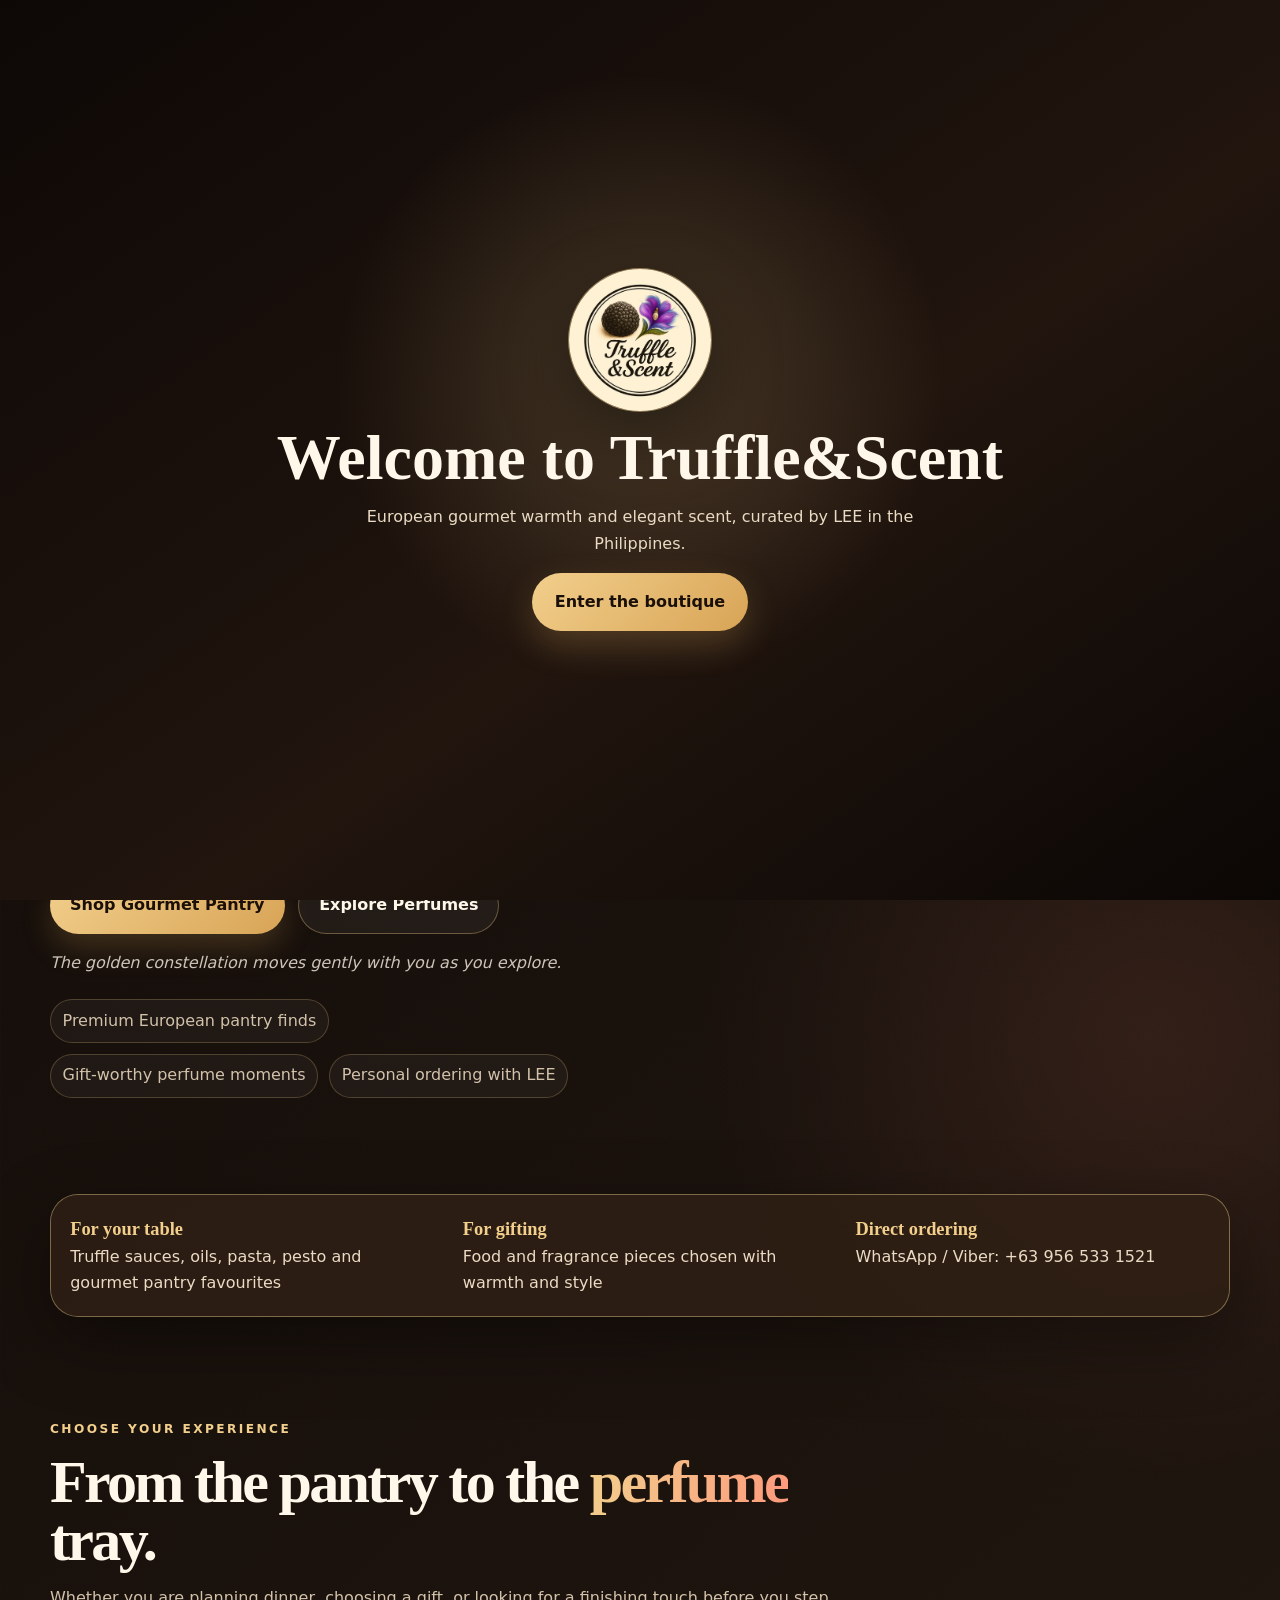
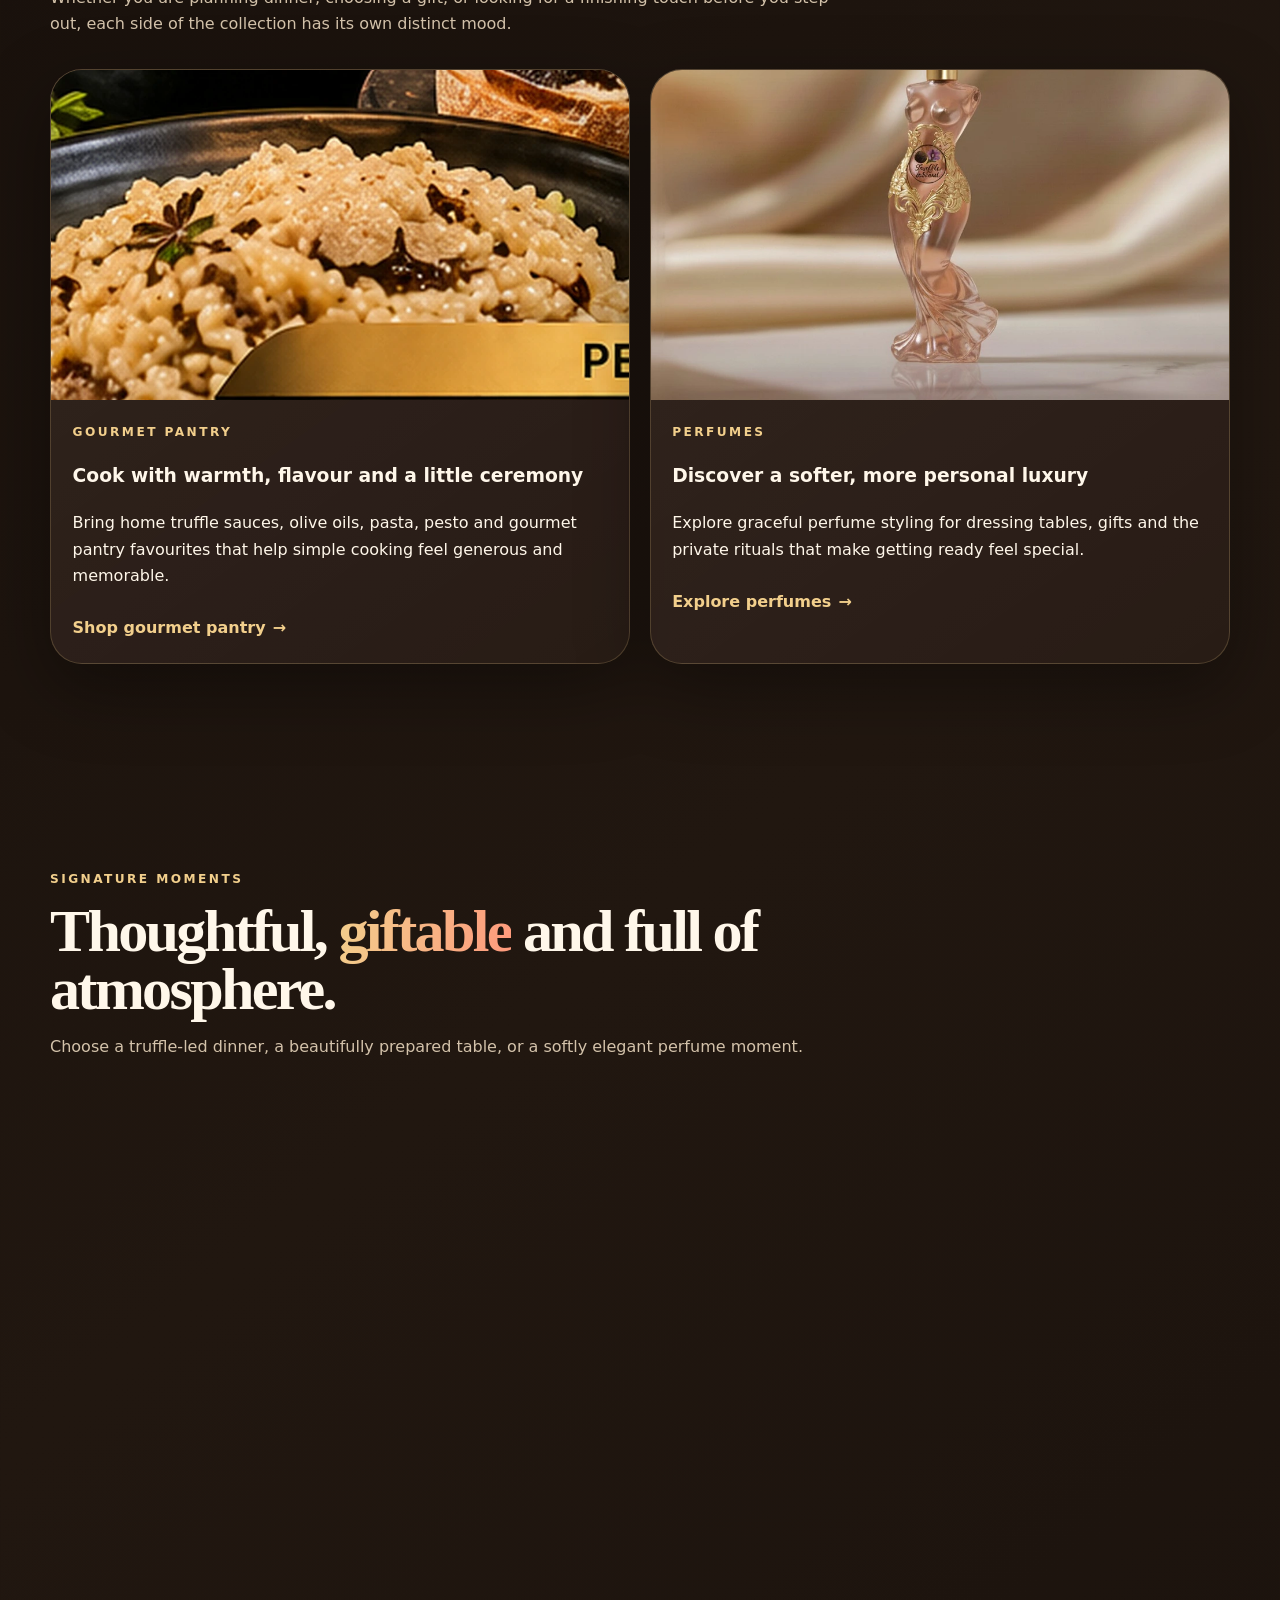
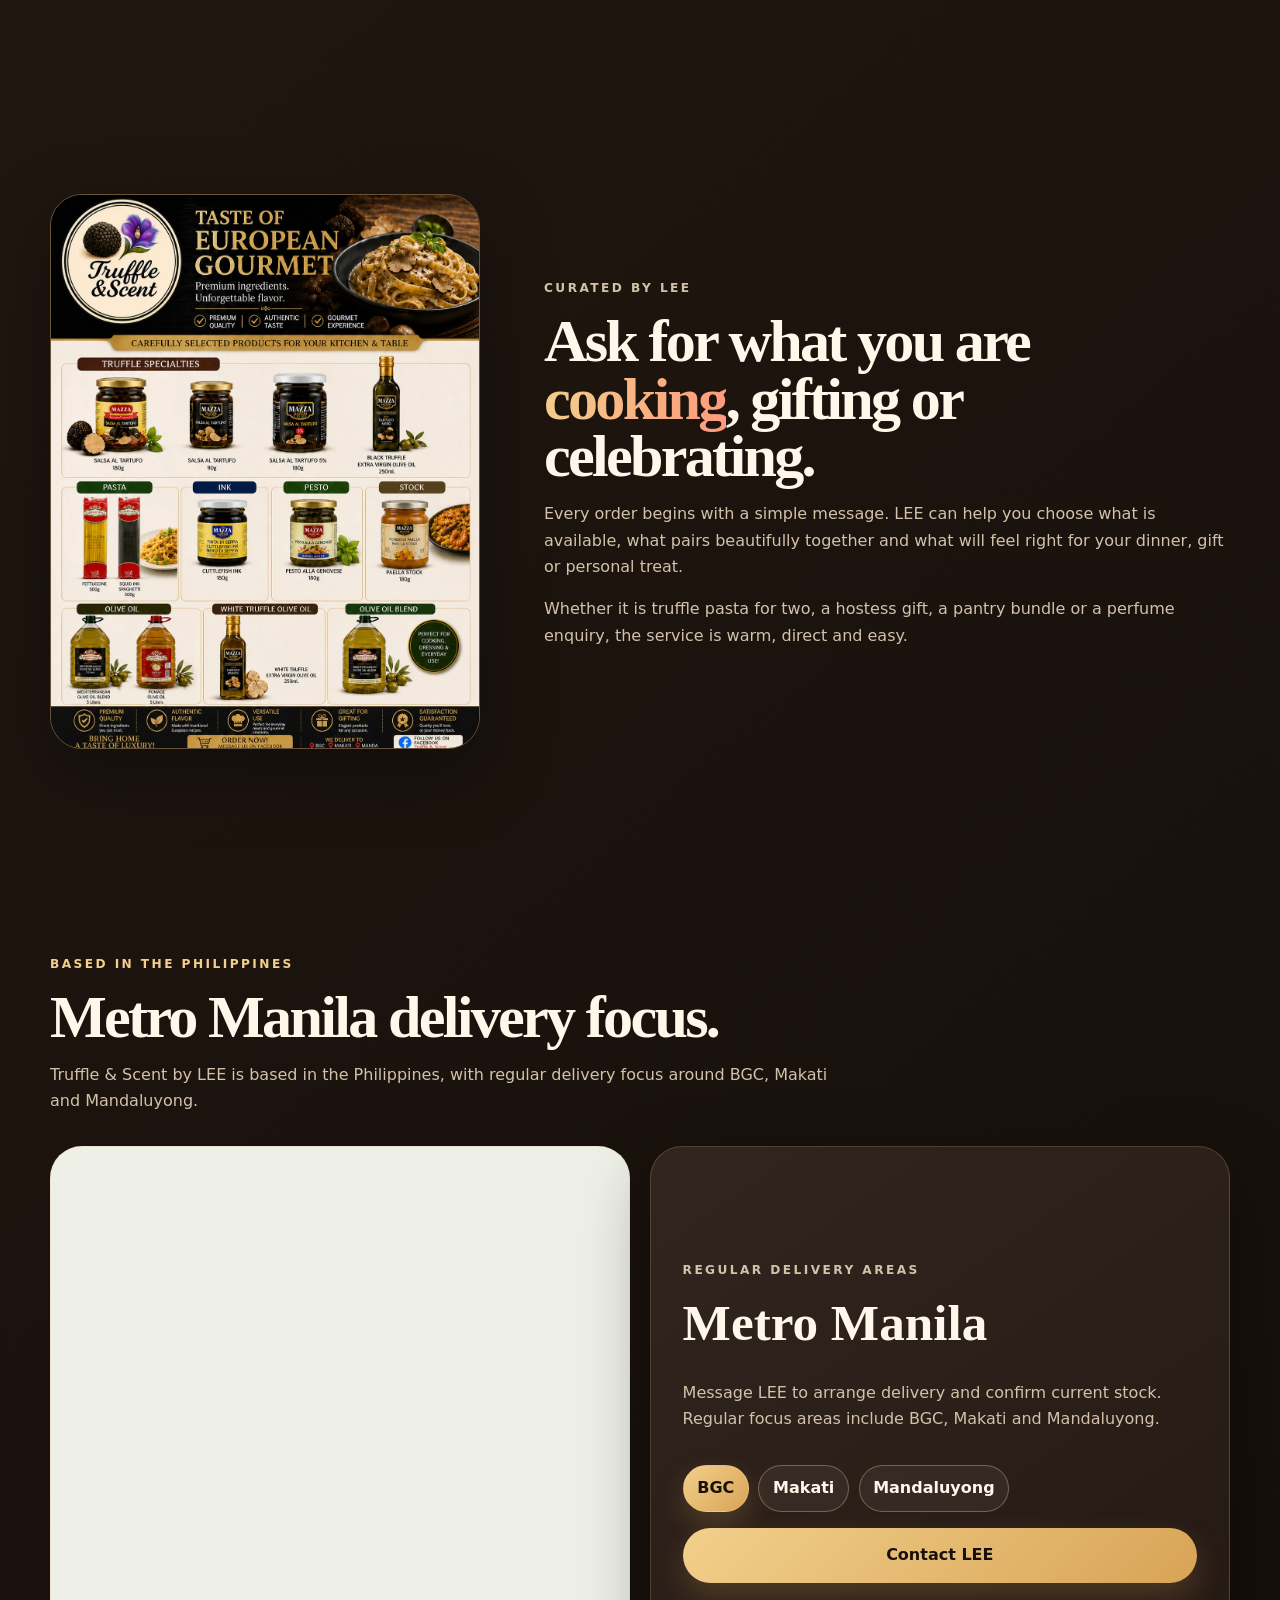
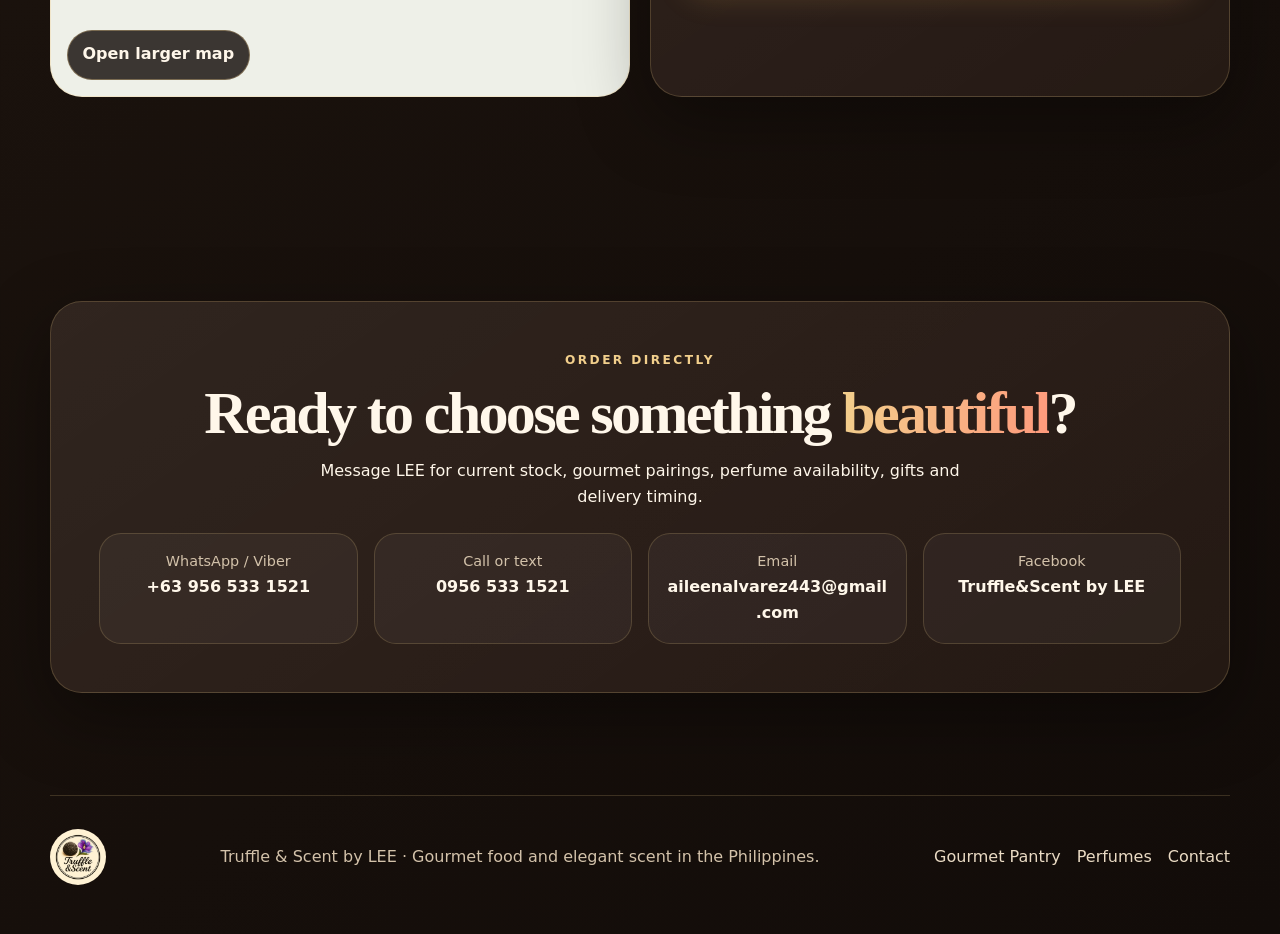
==== commit 882beb22: "Add files via upload" ====
--- a/index.html
+++ b/index.html
@@ -3,247 +3,64 @@
 <head>
   <meta charset="utf-8" />
   <meta name="viewport" content="width=device-width, initial-scale=1" />
-  <meta name="description" content="Truffle & Scent by LEE — premium truffle products and fine European gourmet selections for BGC, Makati and Mandaluyong." />
-  <meta name="theme-color" content="#0c0907" />
-  <title>Truffle &amp; Scent by LEE | Taste of European Gourmet</title>
+  <meta name="description" content="Truffle & Scent by LEE brings European gourmet pantry luxuries and elegant fragrance style to the Philippines." />
+  <meta name="theme-color" content="#17100b" />
+  <title>Truffle &amp; Scent by LEE | Gourmet Food &amp; Perfume</title>
+  <link rel="icon" href="assets/favicon.png" />
   <link rel="preload" href="assets/logo.webp" as="image" />
-  <link rel="preload" href="assets/gourmet-poster.webp" as="image" />
   <link rel="stylesheet" href="styles.css" />
 </head>
 <body>
+  <canvas class="ambient-canvas" data-particles="ambient" aria-hidden="true"></canvas>
+  <div class="welcome-curtain" data-welcome aria-hidden="false">
+    <div class="welcome-card">
+      <img src="assets/logo.webp" alt="" />
+      <h2>Welcome to Truffle&amp;Scent</h2>
+      <p>European gourmet warmth and elegant scent, curated by LEE in the Philippines.</p>
+      <button class="enter-btn" type="button" data-enter-site>Enter the boutique</button>
+    </div>
+  </div>
+  <div class="page-glow" aria-hidden="true"></div>
   <div class="grain" aria-hidden="true"></div>
-  <div class="ambient" aria-hidden="true">
-    <span></span><span></span><span></span><span></span>
-  </div>
-
   <a class="skip-link" href="#main">Skip to content</a>
-
   <header class="site-header" data-header>
-    <a class="brand" href="#top" aria-label="Truffle and Scent by Lee home">
-      <img src="assets/logo.webp" alt="Truffle & Scent by LEE logo" />
-      <span>Truffle<span>&amp;</span>Scent</span>
-    </a>
-    <nav class="site-nav" aria-label="Primary navigation">
-      <a href="#collections">Collections</a>
-      <a href="#occasions">Occasions</a>
-      <a href="#story">Story</a>
-      <a href="#order">Order</a>
+    <a class="brand" href="./" aria-label="Truffle and Scent by Lee home"><img src="assets/logo.webp" alt="Truffle &amp; Scent by LEE logo" /><span>Truffle<span>&amp;</span>Scent</span></a>
+    <button class="menu-toggle" type="button" data-menu-toggle aria-expanded="false">Menu</button>
+    <nav class="site-nav" data-site-nav aria-label="Primary navigation">
+      <a href="./" aria-current="page">Home</a>
+      <a href="food.html">Gourmet Pantry</a>
+      <a href="perfumes.html">Perfumes</a>
+      <a href="#location">Location</a>
     </nav>
-    <a class="nav-cta" href="https://wa.me/639565331521" target="_blank" rel="noopener">WhatsApp</a>
+    <div class="header-actions" data-sound-control>
+      <button class="sound-toggle" type="button" data-sound-toggle aria-pressed="false"><span class="sound-icon" aria-hidden="true"></span><span data-sound-label>Play me</span></button>
+      <audio data-audio preload="none" src="assets/jingle.wav"></audio>
+      <a class="contact-cta" href="contact.html">Contact</a>
+    </div>
   </header>
-
   <main id="main">
-    <section class="hero" id="top" aria-labelledby="hero-title">
+    <section class="hero hero-home" aria-labelledby="hero-title">
       <div class="hero-copy reveal">
-        <p class="eyebrow">Premium Truffle Products &amp; Fine Food Selections</p>
-        <h1 id="hero-title">Taste of <span>European Gourmet</span></h1>
-        <p class="hero-lede">Carefully selected pantry luxuries for slow dinners, generous tables and small daily rituals made richer with truffle, olive oil and authentic Mediterranean flavour.</p>
-        <div class="hero-actions">
-          <a class="btn primary" href="#collections">Explore the Selection</a>
-          <a class="btn secondary" href="#order">Order in the Philippines</a>
-        </div>
-        <ul class="trust-list" aria-label="Brand qualities">
-          <li>Premium quality</li>
-          <li>Authentic taste</li>
-          <li>Gourmet experience</li>
-        </ul>
+        <p class="eyebrow">European gourmet food · elegant perfume · Philippines</p>
+        <h1 id="hero-title">Curated for <span class="accent-word">beautiful</span> tables and elegant everyday moments.</h1>
+        <p class="hero-lede">Welcome to Truffle &amp; Scent by LEE — a warm boutique collection of European pantry favourites and graceful fragrance pieces, chosen for memorable dinners, thoughtful gifting and a little everyday indulgence.</p>
+        <div class="hero-actions"><a class="btn primary" href="food.html">Shop Gourmet Pantry</a><a class="btn secondary" href="perfumes.html">Explore Perfumes</a></div>
+        <p class="hero-whisper">The golden constellation moves gently with you as you explore.</p>
+        <ul class="trust-list"><li>Premium European pantry finds</li><li>Gift-worthy perfume moments</li><li>Personal ordering with LEE</li></ul>
       </div>
-
-      <div class="hero-stage reveal" aria-label="Animated product presentation">
-        <div class="orbit orbit-one" aria-hidden="true"></div>
-        <div class="orbit orbit-two" aria-hidden="true"></div>
-        <div class="poster-card tilt-card">
-          <img src="assets/gourmet-poster.webp" alt="Truffle & Scent Taste of European Gourmet product poster" />
-        </div>
-        <div class="floating-card card-one" aria-hidden="true">
-          <img src="assets/hero-bottle.webp" alt="" />
-        </div>
-        <div class="floating-card card-two" aria-hidden="true">
-          <img src="assets/logo.webp" alt="" />
-        </div>
-      </div>
-
-      <div class="hero-marquee" aria-hidden="true">
-        <div class="marquee-track">
-          <span>Truffle Cream</span><span>Olive Oil</span><span>Pesto</span><span>Pasta</span><span>Paella Stock</span><span>Cherry Tomatoes</span>
-          <span>Truffle Cream</span><span>Olive Oil</span><span>Pesto</span><span>Pasta</span><span>Paella Stock</span><span>Cherry Tomatoes</span>
-        </div>
+      <div class="particle-stage reveal" aria-label="Animated Truffle and Scent logo constellation">
+        <canvas class="hero-particle-canvas" data-particles="hero" aria-hidden="true"></canvas>
+        <div class="logo-core"><img src="assets/logo.webp" alt="Truffle &amp; Scent by LEE logo" /><span>Authentic · Curated · Giftable</span></div>
       </div>
     </section>
-
-    <section class="intro-strip reveal" aria-label="Ordering highlights">
-      <article>
-        <strong>Delivering to</strong>
-        <span>BGC · Makati · Mandaluyong</span>
-      </article>
-      <article>
-        <strong>Fast orders</strong>
-        <span>WhatsApp or Viber: +63 956 533 1521</span>
-      </article>
-      <article>
-        <strong>For every table</strong>
-        <span>Cooking · Entertaining · Gifting · Everyday indulgence</span>
-      </article>
-    </section>
-
-    <section class="collections section" id="collections" aria-labelledby="collections-title">
-      <div class="section-heading reveal">
-        <p class="eyebrow">The pantry edit</p>
-        <h2 id="collections-title">Carefully selected products for your kitchen &amp; table</h2>
-        <p>Built around the current Truffle &amp; Scent visual catalogue: truffle specialities, Mediterranean staples, sauces, pasta and finishing oils.</p>
-      </div>
-
-      <div class="product-grid">
-        <article class="product-card reveal">
-          <span class="product-number">01</span>
-          <h3>Truffle Specialities</h3>
-          <p>Salsa al Tartufo, black truffle cream, white truffle cream and intense truffle condiments for pasta, toast, risotto and grazing boards.</p>
-        </article>
-        <article class="product-card reveal">
-          <span class="product-number">02</span>
-          <h3>Finishing Oils</h3>
-          <p>Black and white truffle extra virgin olive oils designed for a final aromatic drizzle over eggs, chips, roasted vegetables and fresh pasta.</p>
-        </article>
-        <article class="product-card reveal">
-          <span class="product-number">03</span>
-          <h3>Pasta &amp; Ink</h3>
-          <p>Fettuccine, squid ink spaghetti and cuttlefish ink for dramatic plates with depth, gloss and unmistakable Mediterranean character.</p>
-        </article>
-        <article class="product-card reveal">
-          <span class="product-number">04</span>
-          <h3>Sauces &amp; Stocks</h3>
-          <p>Pesto alla Genovese, paella stock, cherry tomatoes and pantry boosters that turn weeknight cooking into a composed meal.</p>
-        </article>
-        <article class="product-card reveal">
-          <span class="product-number">05</span>
-          <h3>Olive Oil Blends</h3>
-          <p>Large-format Mediterranean olive oil blend and pomace olive oil for cooking, dressing and everyday use.</p>
-        </article>
-        <article class="product-card reveal feature-card">
-          <img src="assets/catalogue.webp" alt="Truffle & Scent product catalogue showing truffle, pasta, pesto, stock and olive oil selections" loading="lazy" />
-        </article>
-      </div>
-    </section>
-
-    <section class="motion-lab section" aria-labelledby="motion-title">
-      <div class="section-heading reveal">
-        <p class="eyebrow">Elegant motion language</p>
-        <h2 id="motion-title">Cinematic loops without the weight</h2>
-        <p>The site uses layered CSS motion to mimic premium short-form product loops: slow glides, gold gleams, soft parallax and restrained reveals. Final AI video loops can be swapped into these same panels later.</p>
-      </div>
-
-      <div class="loop-grid">
-        <article class="loop-panel reveal">
-          <div class="loop-visual silk-loop" aria-hidden="true"><span></span></div>
-          <h3>Silk Reveal</h3>
-          <p>Soft cloth-like movement behind the hero product creates a boutique fragrance-meets-gourmet tone.</p>
-        </article>
-        <article class="loop-panel reveal">
-          <div class="loop-visual gold-loop" aria-hidden="true"><span></span></div>
-          <h3>Gold Glint</h3>
-          <p>A travelling highlight passes across cards and buttons, suggesting foil labels and premium packaging.</p>
-        </article>
-        <article class="loop-panel reveal">
-          <div class="loop-visual truffle-loop" aria-hidden="true"><span></span><span></span><span></span></div>
-          <h3>Truffle Drift</h3>
-          <p>Subtle floating forms move slowly, adding atmosphere without distracting from product and ordering.</p>
-        </article>
-      </div>
-    </section>
-
-    <section class="occasions section" id="occasions" aria-labelledby="occasions-title">
-      <div class="section-heading reveal">
-        <p class="eyebrow">Perfect for every occasion</p>
-        <h2 id="occasions-title">A little luxury, plated four ways</h2>
-      </div>
-      <div class="occasion-grid">
-        <article class="occasion reveal">
-          <span>🍝</span>
-          <h3>Gourmet cooking</h3>
-          <p>Lift simple pasta, risotto, eggs or roasted vegetables with truffle aroma and deep savoury notes.</p>
-        </article>
-        <article class="occasion reveal">
-          <span>🥂</span>
-          <h3>Entertaining guests</h3>
-          <p>Build a grazing table with Italian pantry products, glossy oils and bold truffle accents.</p>
-        </article>
-        <article class="occasion reveal">
-          <span>🎁</span>
-          <h3>Food lover gifts</h3>
-          <p>Premium selections make thoughtful gifts for cooks, hosts and anyone who loves a richer table.</p>
-        </article>
-        <article class="occasion reveal">
-          <span>🛒</span>
-          <h3>Everyday indulgence</h3>
-          <p>Keep fine flavour close at hand with pantry staples designed for everyday meals.</p>
-        </article>
-      </div>
-    </section>
-
-    <section class="story section" id="story" aria-labelledby="story-title">
-      <div class="story-media reveal">
-        <img src="assets/founder-bottle.webp" alt="Truffle & Scent perfume-style bottle presentation" loading="lazy" />
-      </div>
-      <div class="story-copy reveal">
-        <p class="eyebrow">By LEE</p>
-        <h2 id="story-title">A boutique gourmet identity for the Philippines</h2>
-        <p>Truffle &amp; Scent by LEE has the visual cues of a perfume house and the appetite of a European delicatessen: a brand built on aroma, discovery and the pleasure of a carefully dressed plate.</p>
-        <p>The design keeps that sense of refinement: black velvet backgrounds, cream panels, restrained gold, rounded product cards and motion that feels poured rather than pushed.</p>
-        <div class="sound-card">
-          <button class="sound-toggle" type="button" data-sound-toggle aria-pressed="false">
-            <span class="sound-icon" aria-hidden="true"></span>
-            <span data-sound-label>Play brand jingle</span>
-          </button>
-          <audio data-audio preload="none" src="assets/jingle.wav"></audio>
-        </div>
-      </div>
-    </section>
-
-    <section class="gallery section" aria-labelledby="gallery-title">
-      <div class="section-heading reveal">
-        <p class="eyebrow">Source visuals</p>
-        <h2 id="gallery-title">Marketing-ready brand assets</h2>
-      </div>
-      <div class="gallery-grid">
-        <figure class="reveal"><img src="assets/gourmet-poster.webp" alt="Taste of European Gourmet poster" loading="lazy" /><figcaption>Hero campaign poster</figcaption></figure>
-        <figure class="reveal"><img src="assets/catalogue.webp" alt="Product catalogue poster" loading="lazy" /><figcaption>Product catalogue</figcaption></figure>
-        <figure class="reveal"><img src="assets/delivery-poster.webp" alt="Delivery poster for BGC, Makati and Mandaluyong" loading="lazy" /><figcaption>Delivery-area visual</figcaption></figure>
-      </div>
-    </section>
-
-    <section class="order section" id="order" aria-labelledby="order-title">
-      <div class="order-card reveal">
-        <p class="eyebrow">Shop now</p>
-        <h2 id="order-title">Bring home a taste of luxury today</h2>
-        <p>Send a message for current stock, bundle suggestions, delivery timing and order confirmation.</p>
-        <div class="contact-grid">
-          <a href="https://wa.me/639565331521" target="_blank" rel="noopener">
-            <span>WhatsApp / Viber</span>
-            <strong>+63 956 533 1521</strong>
-          </a>
-          <a href="tel:+639565331521">
-            <span>Call or text</span>
-            <strong>0956 533 1521</strong>
-          </a>
-          <a href="mailto:aileenalvarez443@gmail.com">
-            <span>Email</span>
-            <strong>aileenalvarez443@gmail.com</strong>
-          </a>
-          <a href="https://www.facebook.com/100064140277641/" target="_blank" rel="noopener">
-            <span>Find us on Facebook</span>
-            <strong>Truffle&amp;Scent by LEE</strong>
-          </a>
-        </div>
-      </div>
-    </section>
+    <section class="intro-strip reveal"><article><strong>For your table</strong><span>Truffle sauces, oils, pasta, pesto and gourmet pantry favourites</span></article><article><strong>For gifting</strong><span>Food and fragrance pieces chosen with warmth and style</span></article><article><strong>Direct ordering</strong><span>WhatsApp / Viber: +63 956 533 1521</span></article></section>
+    <section class="section"><div class="section-heading reveal"><p class="eyebrow">Choose your experience</p><h2>From the pantry to the <span class="accent-word">perfume</span> tray.</h2><p>Whether you are planning dinner, choosing a gift, or looking for a finishing touch before you step out, each side of the collection has its own distinct mood.</p></div><div class="edit-grid"><article class="edit-card reveal"><img src="assets/meal-truffle-risotto.webp" alt="Creamy truffle risotto" loading="lazy" /><div><p class="eyebrow">Gourmet Pantry</p><h3>Cook with warmth, flavour and a little ceremony</h3><p>Bring home truffle sauces, olive oils, pasta, pesto and gourmet pantry favourites that help simple cooking feel generous and memorable.</p><a class="text-link" href="food.html">Shop gourmet pantry</a></div></article><article class="edit-card reveal"><img src="assets/perfume-silk-bottle.webp" alt="Luxury perfume bottle on silk" loading="lazy" /><div><p class="eyebrow">Perfumes</p><h3>Discover a softer, more personal luxury</h3><p>Explore graceful perfume styling for dressing tables, gifts and the private rituals that make getting ready feel special.</p><a class="text-link" href="perfumes.html">Explore perfumes</a></div></article></div></section>
+    <section class="section"><div class="section-heading reveal"><p class="eyebrow">Signature moments</p><h2>Thoughtful, <span class="accent-word">giftable</span> and full of atmosphere.</h2><p>Choose a truffle-led dinner, a beautifully prepared table, or a softly elegant perfume moment.</p></div><div class="signature-grid"><article class="signature-card reveal"><img src="assets/meal-truffle-toast.webp" alt="Truffle toast and appetisers" loading="lazy" /><div><h3>For intimate dinners</h3><p>Rich pantry ingredients for evenings that deserve a little more than ordinary.</p></div></article><article class="signature-card reveal"><img src="assets/perfume-founder-bottle.webp" alt="Elegant perfume held for gifting" loading="lazy" /><div><h3>For elegant gifting</h3><p>Beautiful finds for hosts, birthdays, thank-yous and thoughtful gestures.</p></div></article><article class="signature-card reveal"><img src="assets/meal-cheese-truffle-board.webp" alt="Cheese and truffle board" loading="lazy" /><div><h3>For gatherings at home</h3><p>Create a polished spread with ready-to-pair pantry pieces and flavourful accents.</p></div></article></div></section>
+    <section class="section story-section"><div class="story-media reveal"><img src="assets/catalogue.webp" alt="Truffle &amp; Scent catalogue" loading="lazy" /></div><div class="story-copy reveal"><p class="eyebrow">Curated by LEE</p><h2>Ask for what you are <span class="accent-word">cooking</span>, gifting or celebrating.</h2><p>Every order begins with a simple message. LEE can help you choose what is available, what pairs beautifully together and what will feel right for your dinner, gift or personal treat.</p><p>Whether it is truffle pasta for two, a hostess gift, a pantry bundle or a perfume enquiry, the service is warm, direct and easy.</p></div></section>
+    <section class="section location-section" id="location"><div class="section-heading reveal"><p class="eyebrow">Based in the Philippines</p><h2>Metro Manila delivery focus.</h2><p>Truffle &amp; Scent by LEE is based in the Philippines, with regular delivery focus around BGC, Makati and Mandaluyong.</p></div><div class="location-grid"><div class="real-map reveal"><iframe data-map-frame title="Interactive Metro Manila map" loading="lazy" src="https://www.openstreetmap.org/export/embed.html?bbox=120.92%2C14.49%2C121.10%2C14.66&amp;layer=mapnik&amp;marker=14.5547%2C121.0244"></iframe><a class="map-open-link" data-map-open href="https://www.openstreetmap.org/?mlat=14.5547&amp;mlon=121.0244#map=12/14.5547/121.0244" target="_blank" rel="noopener">Open larger map</a></div><aside class="location-copy reveal"><p class="eyebrow">Regular delivery areas</p><h3 data-location-title>Metro Manila</h3><p data-location-copy>Message LEE to arrange delivery and confirm current stock. Regular focus areas include BGC, Makati and Mandaluyong.</p><div class="location-buttons"><button type="button" data-location-pin data-title="BGC" data-lat="14.5503" data-lon="121.0503" data-bbox="120.99,14.50,121.09,14.60" data-copy="A regular delivery focus for gourmet pantry orders, gifts and dinner-ready selections.">BGC</button><button type="button" data-location-pin data-title="Makati" data-lat="14.5547" data-lon="121.0244" data-bbox="120.97,14.50,121.07,14.60" data-copy="Ideal for office gifts, dinner ingredients and personal gourmet orders.">Makati</button><button type="button" data-location-pin data-title="Mandaluyong" data-lat="14.5794" data-lon="121.0359" data-bbox="120.98,14.53,121.08,14.63" data-copy="A regular delivery focus area. Message LEE for timing, availability and order guidance.">Mandaluyong</button></div><a class="btn primary" href="contact.html">Contact LEE</a></aside></div></section>
+    <section class="order section"><div class="order-card reveal"><p class="eyebrow">Order directly</p><h2>Ready to choose something <span class="accent-word">beautiful</span>?</h2><p>Message LEE for current stock, gourmet pairings, perfume availability, gifts and delivery timing.</p><div class="contact-grid"><a href="https://wa.me/639565331521" target="_blank" rel="noopener"><span>WhatsApp / Viber</span><strong>+63 956 533 1521</strong></a><a href="tel:+639565331521"><span>Call or text</span><strong>0956 533 1521</strong></a><a href="mailto:aileenalvarez443@gmail.com"><span>Email</span><strong>aileenalvarez443@gmail.com</strong></a><a href="https://www.facebook.com/100064140277641/" target="_blank" rel="noopener"><span>Facebook</span><strong>Truffle&amp;Scent by LEE</strong></a></div></div></section>
   </main>
-
-  <footer class="site-footer">
-    <img src="assets/logo.webp" alt="" aria-hidden="true" />
-    <p><strong>Truffle&amp;Scent by LEE</strong> · Taste of European Gourmet · BGC · Makati · Mandaluyong</p>
-    <p class="tiny">Prototype static website. Product availability, pricing and delivery terms should be confirmed by the owner before publication.</p>
-  </footer>
-
+  <footer class="site-footer"><img src="assets/logo.webp" alt="" /><p>Truffle &amp; Scent by LEE · Gourmet food and elegant scent in the Philippines.</p><nav><a href="food.html">Gourmet Pantry</a><a href="perfumes.html">Perfumes</a><a href="contact.html">Contact</a></nav></footer>
   <script src="script.js"></script>
 </body>
-</html>
+</html>
--- a/styles.css
+++ b/styles.css
@@ -17,36 +17,72 @@
 *{box-sizing:border-box} html{scroll-behavior:smooth} body{margin:0;min-width:320px;background:radial-gradient(circle at 18% 8%,rgba(242,207,140,.18),transparent 26rem),radial-gradient(circle at 90% 18%,rgba(255,143,118,.10),transparent 28rem),linear-gradient(140deg,#110b08,#211710 45%,#120c09);color:var(--cream);font-family:Optima,Candara,"Segoe UI",system-ui,sans-serif;line-height:1.65;overflow-x:hidden} body.no-scroll{overflow:hidden} a{color:inherit} img{max-width:100%;display:block} button{font:inherit}.skip-link{position:absolute;left:12px;top:12px;z-index:9999;transform:translateY(-160%);background:var(--cream);color:#120b07;padding:.65rem 1rem;border-radius:999px}.skip-link:focus{transform:none}.ambient-canvas{position:fixed;inset:0;width:100%;height:100%;z-index:0;pointer-events:none;opacity:.58}.page-glow,.grain{position:fixed;inset:0;pointer-events:none}.page-glow{z-index:0;background:radial-gradient(circle at var(--mx,50%) var(--my,35%),rgba(242,207,140,.11),transparent 17rem)}.grain{z-index:1;opacity:.08;background-image:repeating-radial-gradient(circle at 35% 30%,rgba(255,255,255,.5) 0 1px,transparent 1px 4px)}main,.site-footer,.site-header{position:relative;z-index:3}.welcome-curtain{position:fixed;inset:0;z-index:9998;display:grid;place-items:center;background:radial-gradient(circle at 50% 42%,rgba(242,207,140,.20),transparent 19rem),linear-gradient(145deg,#0d0806,#21150e 58%,#0b0705);transition:opacity .75s ease,visibility .75s ease}.welcome-curtain.is-hidden{opacity:0;visibility:hidden;pointer-events:none}.welcome-card{display:grid;place-items:center;text-align:center;gap:1rem;padding:2rem}.welcome-card img{width:clamp(92px,13vw,142px);height:clamp(92px,13vw,142px);border-radius:50%;box-shadow:0 0 0 1px rgba(242,207,140,.5),0 24px 70px rgba(0,0,0,.48)}.welcome-card h2{font-family:Georgia,serif;font-size:clamp(2rem,5vw,4.4rem);line-height:.96;margin:0}.welcome-card p{max-width:560px;margin:0;color:var(--cream-soft)}.enter-btn{border:0;border-radius:999px;padding:1rem 1.45rem;background:linear-gradient(135deg,var(--gold-light),var(--gold));color:#1a1009;font-weight:900;cursor:pointer;box-shadow:0 14px 34px rgba(216,164,86,.24)}.site-header{position:fixed;top:16px;left:50%;transform:translateX(-50%);width:var(--container);display:flex;align-items:center;gap:1rem;padding:.62rem .75rem;border:1px solid var(--line);border-radius:999px;background:rgba(16,10,7,.78);backdrop-filter:blur(18px);box-shadow:0 18px 55px rgba(0,0,0,.30);z-index:50}.brand{display:flex;align-items:center;gap:.9rem;text-decoration:none;font-weight:900;font-size:1.15rem;white-space:nowrap}.brand img{width:72px;height:72px;border-radius:50%;object-fit:cover;box-shadow:0 0 0 1px rgba(242,207,140,.55),0 10px 28px rgba(0,0,0,.35)}.brand span span{color:var(--gold-light)}.site-nav{display:flex;align-items:center;gap:clamp(.7rem,2vw,1.55rem);margin-left:auto}.site-nav a{position:relative;text-decoration:none;color:var(--cream-soft);font-size:1rem;transition:color .2s ease,transform .2s ease}.site-nav a::after{content:"";position:absolute;left:0;right:0;bottom:-.35rem;height:2px;border-radius:999px;background:linear-gradient(90deg,var(--gold-light),var(--gold));transform:scaleX(0);transform-origin:left;transition:transform .22s ease}.site-nav a:hover,.site-nav a[aria-current="page"]{color:var(--gold-light);transform:translateY(-1px) scale(1.04)}.site-nav a:hover::after,.site-nav a[aria-current="page"]::after{transform:scaleX(1)}.header-actions{display:flex;align-items:center;gap:.7rem}.menu-toggle{display:none;border:1px solid var(--line);background:rgba(255,255,255,.04);color:var(--cream);border-radius:999px;padding:.65rem .95rem}.contact-cta,.sound-toggle{display:inline-flex;align-items:center;justify-content:center;gap:.55rem;min-height:48px;border-radius:999px;text-decoration:none;font-weight:900;white-space:nowrap}.contact-cta{padding:.85rem 1.25rem;background:linear-gradient(135deg,var(--gold-light),var(--gold));color:#1b1008;box-shadow:0 14px 28px rgba(216,164,86,.2)}.sound-toggle{border:1px solid var(--line);background:rgba(255,255,255,.08);color:var(--cream);padding:.8rem 1rem;cursor:pointer}.sound-toggle.is-playing{background:linear-gradient(135deg,var(--gold-light),var(--gold));color:#1b1008}.sound-icon{width:20px;height:20px;border-radius:50%;box-shadow:inset 0 0 0 2px currentColor;position:relative}.sound-icon::after{content:"";position:absolute;left:7px;top:5px;border-left:7px solid currentColor;border-top:5px solid transparent;border-bottom:5px solid transparent}.sound-toggle.is-playing .sound-icon::after{left:6px;top:5px;width:8px;height:10px;border:0;border-left:3px solid currentColor;border-right:3px solid currentColor}.hero{position:relative;width:var(--container);margin:0 auto;padding:clamp(8.2rem,13vw,11rem) 0 clamp(4rem,8vw,6rem);display:grid;grid-template-columns:minmax(0,.95fr) minmax(360px,1.05fr);gap:clamp(2rem,5vw,4rem);align-items:center;min-height:100svh}.hero-copy{position:relative;z-index:4}.eyebrow{margin:0 0 .85rem;color:var(--gold-light);text-transform:uppercase;letter-spacing:.20em;font-weight:900;font-size:.76rem}.hero h1,.section h2,.page-title h1{font-family:Georgia,"Times New Roman",serif;font-weight:700;letter-spacing:-.045em;line-height:.96;margin:0}.hero h1{font-size:clamp(3rem,5.6vw,6.2rem);max-width:9.8ch}.accent-word{background:linear-gradient(100deg,var(--gold-light),var(--rose),var(--gold-light));background-size:220% 100%;-webkit-background-clip:text;background-clip:text;color:transparent;animation:accentSweep 8s ease-in-out infinite}.hero-lede{max-width:620px;margin:1.25rem 0 0;color:#f2e8d8;font-size:clamp(1.06rem,1.5vw,1.24rem)}.hero-actions{display:flex;gap:.85rem;flex-wrap:wrap;margin-top:2rem}.btn{display:inline-flex;align-items:center;justify-content:center;min-height:52px;border-radius:999px;padding:.9rem 1.25rem;text-decoration:none;font-weight:900;transition:transform .2s ease,box-shadow .2s ease}.btn:hover{transform:translateY(-2px)}.btn.primary{background:linear-gradient(135deg,var(--gold-light),var(--gold));color:#1b1008;box-shadow:0 14px 30px rgba(216,164,86,.22)}.btn.secondary{border:1px solid var(--line);background:rgba(255,255,255,.05);color:var(--cream)}.hero-whisper{margin:1rem 0 0;color:rgba(255,247,234,.72);font-style:italic}.trust-list{display:flex;flex-wrap:wrap;gap:.7rem;list-style:none;padding:0;margin:1.4rem 0 0;color:var(--muted)}.trust-list li{border:1px solid rgba(242,207,140,.23);background:rgba(255,255,255,.04);border-radius:999px;padding:.48rem .72rem}.particle-stage{position:relative;min-height:620px;display:grid;place-items:center;overflow:visible;z-index:2;transform:translateY(28px)}.hero-particle-canvas{position:absolute;inset:-90px -80px;width:calc(100% + 160px);height:calc(100% + 180px);z-index:1;pointer-events:none}.logo-core{position:relative;z-index:3;display:grid;place-items:center;text-align:center;gap:.8rem;transform:translateY(-20px)}.logo-core img{width:clamp(170px,22vw,260px);height:clamp(170px,22vw,260px);border-radius:50%;box-shadow:0 18px 50px rgba(0,0,0,.34),0 0 0 1px rgba(242,207,140,.4);transition:transform .25s ease}.logo-core img:hover{transform:scale(1.03)}.logo-core span{display:inline-block;background:rgba(255,247,234,.78);color:#392316;padding:.28rem .65rem;letter-spacing:.20em;text-transform:uppercase;font-weight:900;font-size:.78rem}.intro-strip{width:var(--container);margin:0 auto;display:grid;grid-template-columns:repeat(3,1fr);border:1px solid var(--line);border-radius:28px;overflow:hidden;background:rgba(242,207,140,.18);box-shadow:var(--shadow)}.intro-strip article{padding:1.2rem;background:rgba(38,24,16,.78)}.intro-strip strong{display:block;color:var(--gold-light);font-family:Georgia,serif;font-size:1.15rem}.intro-strip span{color:var(--cream-soft)}.section{position:relative;width:var(--container);margin:0 auto;padding:clamp(4rem,8vw,7rem) 0}.section-heading{max-width:790px;margin-bottom:2rem}.section h2{font-size:clamp(2.35rem,4.7vw,4.8rem)}.section-heading p:not(.eyebrow),.story-copy p,.card p,.product-card p,.meal-card p,.contact-card p,.location-copy p{color:var(--muted)}.grid-2,.edit-grid,.location-grid{display:grid;grid-template-columns:repeat(2,minmax(0,1fr));gap:1.2rem}.edit-card,.product-card,.meal-card,.contact-card,.location-copy,.order-card{position:relative;overflow:hidden;border:1px solid rgba(242,207,140,.20);border-radius:var(--radius);background:linear-gradient(145deg,rgba(255,255,255,.07),rgba(255,255,255,.025)),var(--card);box-shadow:var(--shadow)}.edit-card img{width:100%;height:330px;object-fit:cover;transition:transform .7s ease}.edit-card:hover img{transform:scale(1.035)}.edit-card div{padding:1.35rem}.text-link{display:inline-flex;margin-top:.6rem;color:var(--gold-light);font-weight:900;text-decoration:none}.text-link::after{content:"→";margin-left:.45rem;transition:transform .2s ease}.text-link:hover::after{transform:translateX(4px)}.signature-grid,.product-grid,.meal-grid,.contact-grid{display:grid;grid-template-columns:repeat(3,minmax(0,1fr));gap:1rem}.product-grid{grid-template-columns:repeat(4,minmax(0,1fr))}.meal-grid{grid-template-columns:repeat(5,minmax(0,1fr))}.product-card{padding:1rem;display:flex;flex-direction:column}.product-media{aspect-ratio:1;border-radius:22px;background:#fff7ec;display:grid;place-items:center;overflow:hidden;margin-bottom:.9rem}.product-media img{width:100%;height:100%;object-fit:contain;padding:.35rem;transition:transform .55s ease;animation:productBreathe 7s ease-in-out infinite}.product-card:hover .product-media img{transform:scale(1.06)}.product-card h3{font-size:1.23rem;line-height:1.1;margin:.35rem 0}.product-kicker{color:var(--gold-light);text-transform:uppercase;letter-spacing:.14em;font-size:.68rem;font-weight:900}.meal-card img,.signature-card img{width:100%;aspect-ratio:1.18;object-fit:cover;transition:transform .65s ease}.meal-card:hover img,.signature-card:hover img{transform:scale(1.04)}.meal-card div,.signature-card div,.contact-card{padding:1.1rem}.story-section{display:grid;grid-template-columns:minmax(280px,430px) 1fr;gap:clamp(2rem,5vw,4rem);align-items:center}.story-media{border-radius:var(--radius);overflow:hidden;border:1px solid var(--line);box-shadow:var(--shadow)}.story-media img{width:100%;height:100%;object-fit:cover}.real-map{position:relative;min-height:540px;border-radius:var(--radius);overflow:hidden;border:1px solid var(--line);background:#eef0e8}.real-map iframe{width:100%;height:540px;border:0}.map-open-link{position:absolute;left:16px;bottom:16px;padding:.68rem .9rem;border-radius:999px;background:rgba(20,13,10,.82);border:1px solid var(--line);text-decoration:none;font-weight:900}.location-copy{padding:clamp(1.4rem,3vw,2rem);display:flex;flex-direction:column;justify-content:center}.location-copy h3{font-family:Georgia,serif;font-size:clamp(2rem,4vw,3.5rem);line-height:1;margin:.2rem 0 1rem}.location-buttons{display:flex;flex-wrap:wrap;gap:.6rem;margin:1rem 0}.location-buttons button{border:1px solid var(--line);border-radius:999px;background:rgba(255,255,255,.05);color:var(--cream);padding:.58rem .85rem;font-weight:900;cursor:pointer}.location-buttons button:hover,.location-buttons button.is-active{background:linear-gradient(135deg,var(--gold-light),var(--gold));color:#1b1008}.order-card{text-align:center;padding:clamp(1.6rem,4vw,3rem)}.order-card p{max-width:650px;margin-inline:auto}.contact-grid{grid-template-columns:repeat(4,minmax(0,1fr));margin-top:1.4rem}.contact-grid a{padding:1rem;border-radius:22px;border:1px solid rgba(242,207,140,.18);background:rgba(255,255,255,.045);text-decoration:none;overflow-wrap:anywhere;transition:transform .2s ease,border-color .2s ease}.contact-grid a:hover{transform:translateY(-3px);border-color:var(--line)}.contact-grid span{display:block;color:var(--muted);font-size:.9rem}.contact-grid strong{color:var(--cream)}.page-title{width:var(--container);margin:0 auto;padding:clamp(8rem,12vw,10rem) 0 2.2rem}.page-title h1{font-size:clamp(3rem,6vw,6rem);max-width:900px}.compact-hero{min-height:auto;padding-bottom:4rem}.fragrance-grid,.ritual-grid{display:grid;grid-template-columns:repeat(2,minmax(0,1fr));gap:1.1rem}.ritual-grid{grid-template-columns:repeat(3,minmax(0,1fr))}.site-footer{width:var(--container);margin:0 auto;padding:2rem 0 3rem;display:flex;align-items:center;justify-content:space-between;gap:1rem;color:var(--muted);border-top:1px solid rgba(242,207,140,.18)}.site-footer img{width:56px;height:56px;border-radius:50%}.site-footer nav{display:flex;gap:1rem}.site-footer a{text-decoration:none;color:var(--cream-soft)}.reveal{opacity:0;transform:translateY(24px);transition:opacity .75s ease,transform .75s ease}.reveal.in-view{opacity:1;transform:none}@keyframes accentSweep{0%,100%{background-position:0 50%}50%{background-position:100% 50%}}@keyframes productBreathe{0%,100%{transform:scale(.98)}50%{transform:scale(1.025)}}@media (max-height:820px) and (min-width:901px){.hero{padding-top:8.8rem}.particle-stage{min-height:520px;transform:translateY(56px)}.logo-core{transform:translateY(0)}.logo-core img{width:190px;height:190px}.hero-particle-canvas{inset:-60px -70px}}@media (max-width:1100px){.hero{grid-template-columns:1fr;gap:1rem}.hero h1{max-width:11ch}.particle-stage{min-height:480px;transform:translateY(0)}.signature-grid,.product-grid{grid-template-columns:repeat(3,minmax(0,1fr))}.meal-grid{grid-template-columns:repeat(3,minmax(0,1fr))}.contact-grid{grid-template-columns:repeat(2,minmax(0,1fr))}.story-section,.location-grid{grid-template-columns:1fr}}@media (max-width:820px){:root{--container:min(100vw - 28px,1180px)}.site-header{position:sticky;top:10px;left:auto;transform:none;width:var(--container);margin:10px auto 0;border-radius:28px;display:grid;grid-template-columns:auto 1fr auto;gap:.65rem;padding:.65rem;align-items:center}.brand img{width:64px;height:64px}.brand{font-size:1.05rem}.menu-toggle{display:inline-flex;justify-self:end}.site-nav{display:none;grid-column:1/-1;margin:0;padding:.65rem;border-top:1px solid rgba(242,207,140,.18);flex-direction:column;align-items:stretch;gap:.1rem}.site-nav.is-open{display:flex}.site-nav a{padding:.45rem .3rem}.header-actions{grid-column:1/-1;display:grid;grid-template-columns:1fr 1fr;gap:.65rem;width:100%}.sound-toggle,.contact-cta{width:100%;min-height:42px;padding:.72rem .85rem}.hero{padding-top:2rem;min-height:auto;display:flex;flex-direction:column}.hero-copy{order:1}.particle-stage{order:2;width:100%;min-height:380px;margin-top:.75rem}.hero h1{font-size:clamp(2.75rem,12.5vw,4.6rem);max-width:none}.hero-lede{font-size:1.03rem}.hero-actions{flex-direction:column}.btn{width:100%}.intro-strip{grid-template-columns:1fr;margin-top:1.4rem}.edit-grid,.grid-2,.fragrance-grid,.ritual-grid,.signature-grid,.product-grid,.meal-grid,.contact-grid{grid-template-columns:1fr}.page-title{padding-top:2rem}.page-title h1{font-size:clamp(2.8rem,12vw,4.4rem)}.real-map,.real-map iframe{min-height:420px;height:420px}.site-footer{flex-direction:column;text-align:center}.site-footer nav{flex-wrap:wrap;justify-content:center}}@media (max-width:480px){.brand img{width:58px;height:58px}.brand{gap:.7rem}.hero{padding-top:1.5rem}.particle-stage{min-height:330px}.logo-core img{width:155px;height:155px}.logo-core span{font-size:.66rem;letter-spacing:.15em}.hero h1{font-size:clamp(2.45rem,13vw,3.75rem)}.hero-particle-canvas{inset:-55px -45px;width:calc(100% + 90px);height:calc(100% + 110px)}}@media (prefers-reduced-motion:reduce){*,*::before,*::after{animation-duration:.01ms!important;animation-iteration-count:1!important;transition-duration:.01ms!important}.ambient-canvas,.hero-particle-canvas{display:none}.welcome-curtain{display:none}.reveal{opacity:1;transform:none}}
 .product-card button{align-self:flex-start;margin-top:auto}.product-dialog{max-width:min(560px,calc(100vw - 32px));border:1px solid var(--line);border-radius:28px;padding:1.6rem;background:linear-gradient(145deg,#2b1b13,#110b08);color:var(--cream);box-shadow:var(--shadow)}.product-dialog::backdrop{background:rgba(0,0,0,.64);backdrop-filter:blur(4px)}.product-dialog h2{font-family:Georgia,serif;font-size:clamp(2rem,5vw,3.2rem);line-height:1;margin:.3rem 0}.product-dialog p:not(.eyebrow){color:var(--cream-soft)}.dialog-close{position:absolute;right:12px;top:10px;width:38px;height:38px;border-radius:50%;border:1px solid var(--line);background:rgba(255,255,255,.06);color:var(--cream);cursor:pointer;font-size:1.35rem}.contact-card h3{font-family:Georgia,serif;font-size:clamp(1.6rem,3vw,2.6rem);line-height:1.05;margin:.3rem 0 .6rem}.signature-card{position:relative;overflow:hidden;border:1px solid rgba(242,207,140,.20);border-radius:var(--radius);background:linear-gradient(145deg,rgba(255,255,255,.07),rgba(255,255,255,.025)),var(--card);box-shadow:var(--shadow)}.signature-card div{padding:1.1rem}.signature-card p{color:var(--muted)}
 
-/* --- content expansion: professional recipe displays and product detail panels --- */
-.recipe-showcase { padding-top: clamp(4rem, 7vw, 6.5rem); }
-.recipe-grid { display: grid; grid-template-columns: repeat(2, minmax(0, 1fr)); gap: 1.2rem; }
-.recipe-card { position: relative; overflow: hidden; display: grid; grid-template-columns: minmax(210px, .95fr) 1.05fr; min-height: 360px; border: 1px solid rgba(242,207,140,.22); border-radius: var(--radius); background: linear-gradient(145deg, rgba(255,255,255,.075), rgba(255,255,255,.025)), var(--card); box-shadow: var(--shadow); }
-.recipe-card img { width: 100%; height: 100%; object-fit: cover; transition: transform .8s ease; }
-.recipe-card:hover img { transform: scale(1.05); }
-.recipe-body { padding: clamp(1.2rem, 2.5vw, 1.8rem); display: flex; flex-direction: column; justify-content: center; }
-.recipe-body h3 { font-family: Georgia, serif; font-size: clamp(1.6rem, 3vw, 2.55rem); line-height: 1.02; margin: 0 0 .75rem; }
-.recipe-body p, .recipe-body li { color: var(--muted); }
-.recipe-body ul { margin: .5rem 0 .8rem; padding-left: 1.1rem; }
-.recipe-body strong { color: var(--gold-light); font-weight: 900; }
-.tip-grid { display: grid; grid-template-columns: repeat(4, minmax(0, 1fr)); gap: 1rem; }
-.tip-card { border: 1px solid rgba(242,207,140,.2); border-radius: var(--radius); background: linear-gradient(145deg, rgba(255,255,255,.065), rgba(255,255,255,.02)), rgba(33,21,14,.78); box-shadow: var(--shadow); padding: 1.2rem; }
-.tip-card span { display: inline-grid; place-items: center; width: 42px; height: 42px; margin-bottom: 1rem; border-radius: 50%; background: linear-gradient(135deg, var(--gold-light), var(--gold)); color: #1b1008; font-weight: 900; }
-.tip-card h3 { font-family: Georgia, serif; font-size: 1.35rem; margin: 0 0 .45rem; }
-.tip-card p { color: var(--muted); margin: 0; }
-.product-card { padding: 1.05rem; }
-.product-card .product-media { aspect-ratio: .95; margin-bottom: 1rem; background: radial-gradient(circle at 50% 42%, #fffaf0, #f8ead4 75%); border: 1px solid rgba(242,207,140,.24); box-shadow: inset 0 0 0 1px rgba(255,255,255,.45); }
-.product-card .product-media img { width: 100%; height: 100%; object-fit: cover; padding: 0; transform: scale(1.03); }
-.product-card:hover .product-media img { transform: scale(1.12); }
-.product-card p { min-height: 7.2em; }
-.product-detail-link, .product-card button { margin-top: auto; border: 1px solid rgba(242,207,140,.35); border-radius: 999px; background: rgba(255,255,255,.055); color: var(--cream); padding: .65rem .9rem; font-weight: 900; cursor: pointer; transition: background .2s ease, transform .2s ease, border-color .2s ease; }
-.product-detail-link:hover, .product-card button:hover { background: linear-gradient(135deg, rgba(242,207,140,.24), rgba(216,164,86,.18)); border-color: rgba(242,207,140,.58); transform: translateY(-2px); }
-.product-detail-dialog { max-width: min(820px, calc(100vw - 32px)); }
-.product-detail-dialog > p[data-dialog-copy] { font-size: 1.03rem; line-height: 1.7; }
-.dialog-info-grid { display: grid; grid-template-columns: repeat(3, minmax(0, 1fr)); gap: .85rem; margin: 1.2rem 0 1.4rem; }
-.dialog-info-grid article { border: 1px solid rgba(242,207,140,.2); border-radius: 18px; background: rgba(255,255,255,.045); padding: 1rem; }
-.dialog-info-grid strong { display: block; color: var(--gold-light); margin-bottom: .35rem; }
-.dialog-info-grid span { color: var(--cream-soft); }
-.spacious-contact-grid { gap: 1rem; }
-.spacious-contact-grid a { min-height: 112px; display: flex; flex-direction: column; justify-content: center; gap: .25rem; }
-@media (max-width: 1100px) { .recipe-grid { grid-template-columns: 1fr; } .tip-grid { grid-template-columns: repeat(2, minmax(0, 1fr)); } }
-@media (max-width: 820px) { .recipe-card { grid-template-columns: 1fr; } .recipe-card img { aspect-ratio: 1.35; } .tip-grid, .dialog-info-grid { grid-template-columns: 1fr; } .product-card p { min-height: auto; } }
+
+/* --- June 13 responsive particle + product scaling refinement --- */
+.ambient-canvas{position:fixed;inset:0;width:100vw;height:100vh;z-index:0;pointer-events:none;opacity:.78;mix-blend-mode:screen}.page-glow{background:radial-gradient(circle at var(--mx,50%) var(--my,45%),rgba(242,207,140,.10),transparent 22rem)}.site-header{z-index:80}.brand img{width:76px;height:76px}.hero{overflow:visible}.particle-stage{position:relative;overflow:visible;min-height:620px;display:grid;place-items:center;isolation:isolate;transform:translateY(70px)}.hero-particle-canvas{position:absolute;inset:-190px -220px;width:calc(100% + 440px);height:calc(100% + 380px);z-index:0;pointer-events:none;overflow:visible}.logo-core{position:relative;z-index:2;transform:none}.logo-core img{width:clamp(190px,22vw,270px);height:clamp(190px,22vw,270px);border-radius:50%;box-shadow:0 20px 54px rgba(0,0,0,.32),0 0 0 1px rgba(242,207,140,.48)}.logo-core span{background:rgba(255,247,234,.82);color:#342113}.hero-home{align-items:start}.hero-home .hero-copy{padding-top:2rem}.hero-whisper{color:rgba(255,247,234,.78);font-style:italic}.mini-constellation{display:none!important}.product-card>img,.product-card .product-media{width:100%;height:clamp(230px,20vw,310px);aspect-ratio:auto;border-radius:24px;background:#fff7ec;object-fit:contain;padding:.5rem;margin-bottom:1rem;transition:transform .55s ease;animation:productBreathe 7s ease-in-out infinite}.product-card:hover>img,.product-card:hover .product-media img{transform:scale(1.07)}.product-card .product-media img{width:100%;height:100%;object-fit:contain;padding:.15rem}.product-card{padding:1rem 1rem 1.1rem}.product-grid{gap:1.15rem}.btn::after,.product-card::after,.edit-card::after,.order-card::after,.fragrance-item::after{display:none!important}.contact-particle-canvas{position:absolute;inset:-190px -220px!important;width:calc(100% + 440px)!important;height:calc(100% + 380px)!important}.contact-constellation,.constellation-stage{overflow:visible!important;transform:translateY(70px)}.constellation-centre{position:relative;z-index:2}.constellation-centre img{box-shadow:0 20px 54px rgba(0,0,0,.32),0 0 0 1px rgba(242,207,140,.48)}@media (max-height:900px) and (min-width:901px){.hero{padding-top:9.5rem;min-height:760px}.particle-stage{min-height:560px;transform:translateY(92px)}.hero-particle-canvas{inset:-210px -240px;width:calc(100% + 480px);height:calc(100% + 420px)}.logo-core img{width:220px;height:220px}.contact-constellation,.constellation-stage{transform:translateY(95px)}}@media (min-width:1101px){.hero{grid-template-columns:minmax(0,.94fr) minmax(420px,1.06fr)}.particle-stage{margin-top:1.5rem}}@media (max-width:1100px){.particle-stage{min-height:520px;transform:translateY(34px)}.hero-particle-canvas{inset:-160px -150px;width:calc(100% + 300px);height:calc(100% + 320px)}.product-grid{grid-template-columns:repeat(2,minmax(0,1fr))}.product-card>img,.product-card .product-media{height:clamp(260px,34vw,350px)}}@media (max-width:820px){.site-header{position:sticky}.brand img{width:64px;height:64px}.hero{padding-top:2.2rem;min-height:auto}.particle-stage{order:2;min-height:390px;transform:translateY(0);margin-top:1rem}.hero-particle-canvas{inset:-110px -80px;width:calc(100% + 160px);height:calc(100% + 220px)}.logo-core img{width:160px;height:160px}.product-grid{grid-template-columns:1fr}.product-card>img,.product-card .product-media{height:min(360px,72vw);padding:.35rem}.contact-constellation,.constellation-stage{transform:translateY(0)}}@media (max-width:480px){.particle-stage{min-height:335px}.hero-particle-canvas{inset:-100px -65px;width:calc(100% + 130px);height:calc(100% + 200px)}.logo-core img{width:145px;height:145px}.product-card>img,.product-card .product-media{height:min(330px,78vw)}}
+
+
+/* --- final safety pass: keep hero constellation below header and make particles richer --- */
+.site-header{background:rgba(16,10,7,.95);}
+.ambient-canvas{opacity:.66;}
+.hero-particle-canvas{top:0!important;left:-110px!important;right:-110px!important;bottom:-95px!important;inset:auto!important;width:calc(100% + 220px)!important;height:calc(100% + 95px)!important;}
+.particle-stage{overflow:visible;transform:none!important;margin-top:clamp(2.5rem,5vh,4.5rem);min-height:560px;}
+.logo-core{transform:translateY(32px)!important;}
+.logo-core span{background:rgba(255,247,234,.86);}
+.product-media img{width:112%;height:112%;padding:0;}
+.product-card:hover .product-media img{transform:scale(1.1);}
+@media (min-width:821px){
+  .hero{padding-top:clamp(10rem,15vh,12rem);align-items:start;}
+  .particle-stage{align-self:start;margin-top:clamp(2.8rem,6vh,5rem);}
+  .logo-core img{width:clamp(185px,18vw,250px);height:clamp(185px,18vw,250px);}
+}
+@media (max-height:820px) and (min-width:901px){
+  .hero{padding-top:10.4rem;}
+  .particle-stage{min-height:500px;margin-top:4.2rem!important;transform:none!important;}
+  .logo-core{transform:translateY(34px)!important;}
+  .logo-core img{width:190px;height:190px;}
+  .hero-particle-canvas{top:0!important;left:-100px!important;right:-100px!important;bottom:-80px!important;width:calc(100% + 200px)!important;height:calc(100% + 80px)!important;}
+}
+@media (max-width:1100px) and (min-width:821px){
+  .hero{padding-top:10rem;}
+  .particle-stage{margin-top:3rem!important;min-height:500px;}
+}
+@media (max-width:820px){
+  .site-header{background:rgba(16,10,7,.96);}
+  .hero{padding-top:2.25rem;}
+  .particle-stage{margin-top:1.25rem;min-height:390px;}
+  .hero-particle-canvas{top:0!important;left:-55px!important;right:-55px!important;bottom:-60px!important;width:calc(100% + 110px)!important;height:calc(100% + 60px)!important;}
+  .logo-core{transform:translateY(20px)!important;}
+}
+@media (max-width:480px){
+  .particle-stage{min-height:350px;margin-top:1rem;}
+  .hero-particle-canvas{top:0!important;left:-40px!important;right:-40px!important;bottom:-50px!important;width:calc(100% + 80px)!important;height:calc(100% + 50px)!important;}
+  .product-media img{width:118%;height:118%;}
+}
+
+
+/* --- correction pass: T&S particle formation, global cursor-follow dots, larger pantry imagery, roomier contact cards --- */
+.accent-word,.title-accent{background:linear-gradient(100deg,var(--gold-light),#ff967b,var(--gold-light));background-size:220% 100%;-webkit-background-clip:text;background-clip:text;color:transparent;animation:accentSweep 8s ease-in-out infinite}.section h2 .accent-word,.contact-info-strip h3 .accent-word{font:inherit}.ambient-canvas{opacity:.92!important;mix-blend-mode:screen;filter:drop-shadow(0 0 5px rgba(242,207,140,.16));}.page-glow{background:radial-gradient(circle at var(--mx,50%) var(--my,45%),rgba(242,207,140,.14),transparent 25rem)}
+.particle-stage{min-height:570px;margin-top:3.8rem!important;overflow:visible;}.hero-particle-canvas{top:0!important;left:-170px!important;right:-170px!important;bottom:-110px!important;width:calc(100% + 340px)!important;height:calc(100% + 110px)!important}.logo-core{border-radius:50%;overflow:visible}.logo-core img{display:block;border-radius:50%!important;aspect-ratio:1/1;object-fit:cover;background:#fff4d8;clip-path:circle(50% at 50% 50%)}.constellation-centre img{border-radius:50%!important;clip-path:circle(50% at 50% 50%);object-fit:cover}.logo-core span{margin-top:.15rem;background:rgba(255,247,234,.9);}
+.product-card>img{height:clamp(300px,24vw,390px)!important;width:100%;object-fit:cover!important;object-position:center!important;padding:0!important;border-radius:24px;background:#fff7ec}.product-card .product-media{height:clamp(300px,24vw,390px)!important}.product-card .product-media img{object-fit:cover!important;width:100%!important;height:100%!important;padding:0!important}.product-grid{grid-template-columns:repeat(3,minmax(0,1fr));gap:1.35rem}.product-card{padding:1.1rem 1.1rem 1.25rem}.product-card h3{font-size:1.32rem}.product-card p{font-size:1rem}.contact-section{padding-top:clamp(4rem,7vw,6rem)}.contact-detail-grid{display:grid;grid-template-columns:repeat(2,minmax(0,1fr));gap:1.35rem;align-items:stretch}.contact-detail-card{min-height:210px;padding:1.6rem;border:1px solid rgba(242,207,140,.22);border-radius:var(--radius);background:linear-gradient(145deg,rgba(255,255,255,.08),rgba(255,255,255,.03)),rgba(38,24,16,.78);box-shadow:var(--shadow);display:flex;flex-direction:column;justify-content:space-between;gap:1rem}.contact-detail-card span{color:var(--gold-light);text-transform:uppercase;letter-spacing:.16em;font-size:.78rem;font-weight:900}.contact-detail-card strong{font-size:clamp(1.15rem,2vw,1.55rem);line-height:1.25;overflow-wrap:anywhere}.contact-detail-card a{align-self:flex-start;text-decoration:none;color:#1a1008;background:linear-gradient(135deg,var(--gold-light),var(--gold));border-radius:999px;padding:.75rem 1rem;font-weight:900}.contact-info-strip{display:grid;grid-template-columns:repeat(3,minmax(0,1fr));gap:1.35rem}.info-panel{padding:1.55rem;border:1px solid rgba(242,207,140,.22);border-radius:var(--radius);background:linear-gradient(145deg,rgba(255,255,255,.07),rgba(255,255,255,.025)),rgba(38,24,16,.72);box-shadow:var(--shadow);min-height:230px}.info-panel h3{font-size:clamp(1.45rem,2.4vw,2.05rem);line-height:1.05}.info-panel p:not(.eyebrow){color:var(--muted)}
+@media (min-width:821px){.hero{padding-top:clamp(10.5rem,15vh,12.5rem)}.particle-stage{margin-top:4rem!important}.logo-core{transform:translateY(44px)!important}.logo-core img{width:clamp(190px,17vw,255px);height:clamp(190px,17vw,255px)}}@media (max-width:1100px){.product-grid{grid-template-columns:repeat(2,minmax(0,1fr))}.product-card>img,.product-card .product-media{height:clamp(330px,42vw,430px)!important}.contact-info-strip{grid-template-columns:1fr}.contact-detail-grid{grid-template-columns:1fr 1fr}.particle-stage{margin-top:2.5rem!important}.logo-core{transform:translateY(28px)!important}}@media (max-width:820px){.hero{padding-top:2.1rem}.particle-stage{min-height:360px;margin-top:.6rem!important}.hero-particle-canvas{left:-70px!important;right:-70px!important;bottom:-70px!important;width:calc(100% + 140px)!important;height:calc(100% + 70px)!important}.logo-core{transform:translateY(22px)!important}.product-grid{grid-template-columns:1fr}.product-card>img,.product-card .product-media{height:min(430px,86vw)!important}.contact-detail-grid,.contact-info-strip{grid-template-columns:1fr}.contact-detail-card{min-height:auto;padding:1.35rem}.info-panel{min-height:auto}.contact-hero .constellation-stage{min-height:320px}}@media (max-width:480px){.particle-stage{min-height:330px}.logo-core img{width:150px!important;height:150px!important}.logo-core span{font-size:.62rem}.product-card>img,.product-card .product-media{height:min(390px,88vw)!important}}
+
+
+/* --- v1.9 content expansion: recipe leads, product details, truffle cursor cluster, map pin states --- */
+.recipe-showcase-grid{display:grid;grid-template-columns:repeat(2,minmax(0,1fr));gap:1.2rem}.recipe-showcase-card{position:relative;overflow:hidden;border:1px solid rgba(242,207,140,.22);border-radius:var(--radius);background:linear-gradient(145deg,rgba(255,255,255,.08),rgba(255,255,255,.025)),rgba(37,24,17,.72);box-shadow:var(--shadow);display:grid;grid-template-columns:.92fr 1.08fr;min-height:420px}.recipe-showcase-card img{width:100%;height:100%;object-fit:cover}.recipe-showcase-copy{padding:1.35rem;display:flex;flex-direction:column}.recipe-showcase-copy h3{font-family:Georgia,serif;font-size:clamp(1.7rem,2.6vw,2.6rem);line-height:1.02;margin:.15rem 0 .75rem}.recipe-showcase-copy p,.recipe-showcase-copy li{color:var(--muted)}.recipe-showcase-copy ol{margin:.8rem 0 1rem;padding-left:1.2rem}.recipe-product-links{display:flex;flex-wrap:wrap;gap:.55rem;margin-top:auto}.recipe-product-links a{border:1px solid rgba(242,207,140,.28);border-radius:999px;padding:.55rem .75rem;text-decoration:none;color:var(--cream);background:rgba(255,255,255,.045);font-weight:800}.recipe-product-links a:hover{background:linear-gradient(135deg,var(--gold-light),var(--gold));color:#1b1008}.tip-grid{display:grid;grid-template-columns:repeat(4,minmax(0,1fr));gap:1rem}.tip-card{border:1px solid rgba(242,207,140,.20);border-radius:24px;background:linear-gradient(145deg,rgba(255,255,255,.07),rgba(255,255,255,.025)),rgba(37,24,17,.70);box-shadow:var(--shadow);padding:1.25rem}.tip-card span{display:inline-grid;place-items:center;width:44px;height:44px;border-radius:50%;background:linear-gradient(135deg,var(--gold-light),var(--gold));color:#1b1008;font-weight:900;margin-bottom:.9rem}.tip-card h3{margin:.1rem 0 .5rem;font-size:1.25rem}.tip-card p{color:var(--muted);margin:0}.product-card[id]{scroll-margin-top:120px}.product-card button{font-weight:900}.dialog-detail-grid{display:grid;grid-template-columns:repeat(3,minmax(0,1fr));gap:.85rem;margin:1rem 0 1.25rem}.dialog-detail-grid article{border:1px solid rgba(242,207,140,.2);border-radius:18px;background:rgba(255,255,255,.045);padding:1rem}.dialog-detail-grid h3{margin:0 0 .45rem;font-size:1.05rem;color:var(--gold-light)}.dialog-detail-grid p{margin:0;color:var(--cream-soft)}.location-buttons button.is-active{background:linear-gradient(135deg,var(--gold-light),var(--gold));color:#1a1008;box-shadow:0 12px 28px rgba(216,164,86,.22)}.ambient-canvas{opacity:.96!important}.product-grid.detailed-grid{grid-template-columns:repeat(3,minmax(0,1fr))}.product-media{height:clamp(320px,25vw,410px)!important;aspect-ratio:auto!important}.product-media img{object-fit:cover!important;padding:0!important}.product-card p{min-height:4.6em}@media (max-width:1100px){.recipe-showcase-grid{grid-template-columns:1fr}.tip-grid{grid-template-columns:repeat(2,minmax(0,1fr))}.product-grid.detailed-grid{grid-template-columns:repeat(2,minmax(0,1fr))}.product-media{height:clamp(330px,42vw,440px)!important}}@media (max-width:760px){.recipe-showcase-card{grid-template-columns:1fr}.recipe-showcase-card img{height:260px}.tip-grid,.product-grid.detailed-grid{grid-template-columns:1fr}.dialog-detail-grid{grid-template-columns:1fr}.product-media{height:min(430px,88vw)!important}.product-card p{min-height:0}}
+
+
+/* --- focused fixes: round truffle cursor cluster and aligned recipe buttons --- */
+.recipe-showcase-copy{min-height:100%;}
+.recipe-product-links{display:grid!important;grid-template-columns:repeat(3,minmax(0,1fr));gap:.55rem;margin-top:auto;align-items:stretch;}
+.recipe-product-links a{display:flex;align-items:center;justify-content:center;text-align:center;min-height:46px;line-height:1.12;font-size:.88rem;padding:.55rem .5rem;white-space:normal;}
+@media (max-width:900px){.recipe-product-links{grid-template-columns:repeat(auto-fit,minmax(138px,1fr));}}
+@media (max-width:520px){.recipe-product-links{grid-template-columns:1fr;}.recipe-product-links a{min-height:42px;}}
+
+
+/* targeted refinement: perfume page flower follower + aligned recipe links */
+.recipe-product-links{display:grid;grid-template-columns:repeat(3,minmax(0,1fr));gap:.55rem;margin-top:auto;align-items:stretch}
+.recipe-product-links a{display:flex;align-items:center;justify-content:center;min-height:44px;text-align:center;line-height:1.2}
+.perfume-page .ambient-canvas{opacity:.9!important}
+@media (max-width:760px){.recipe-product-links{grid-template-columns:1fr 1fr}}
+@media (max-width:520px){.recipe-product-links{grid-template-columns:1fr}}
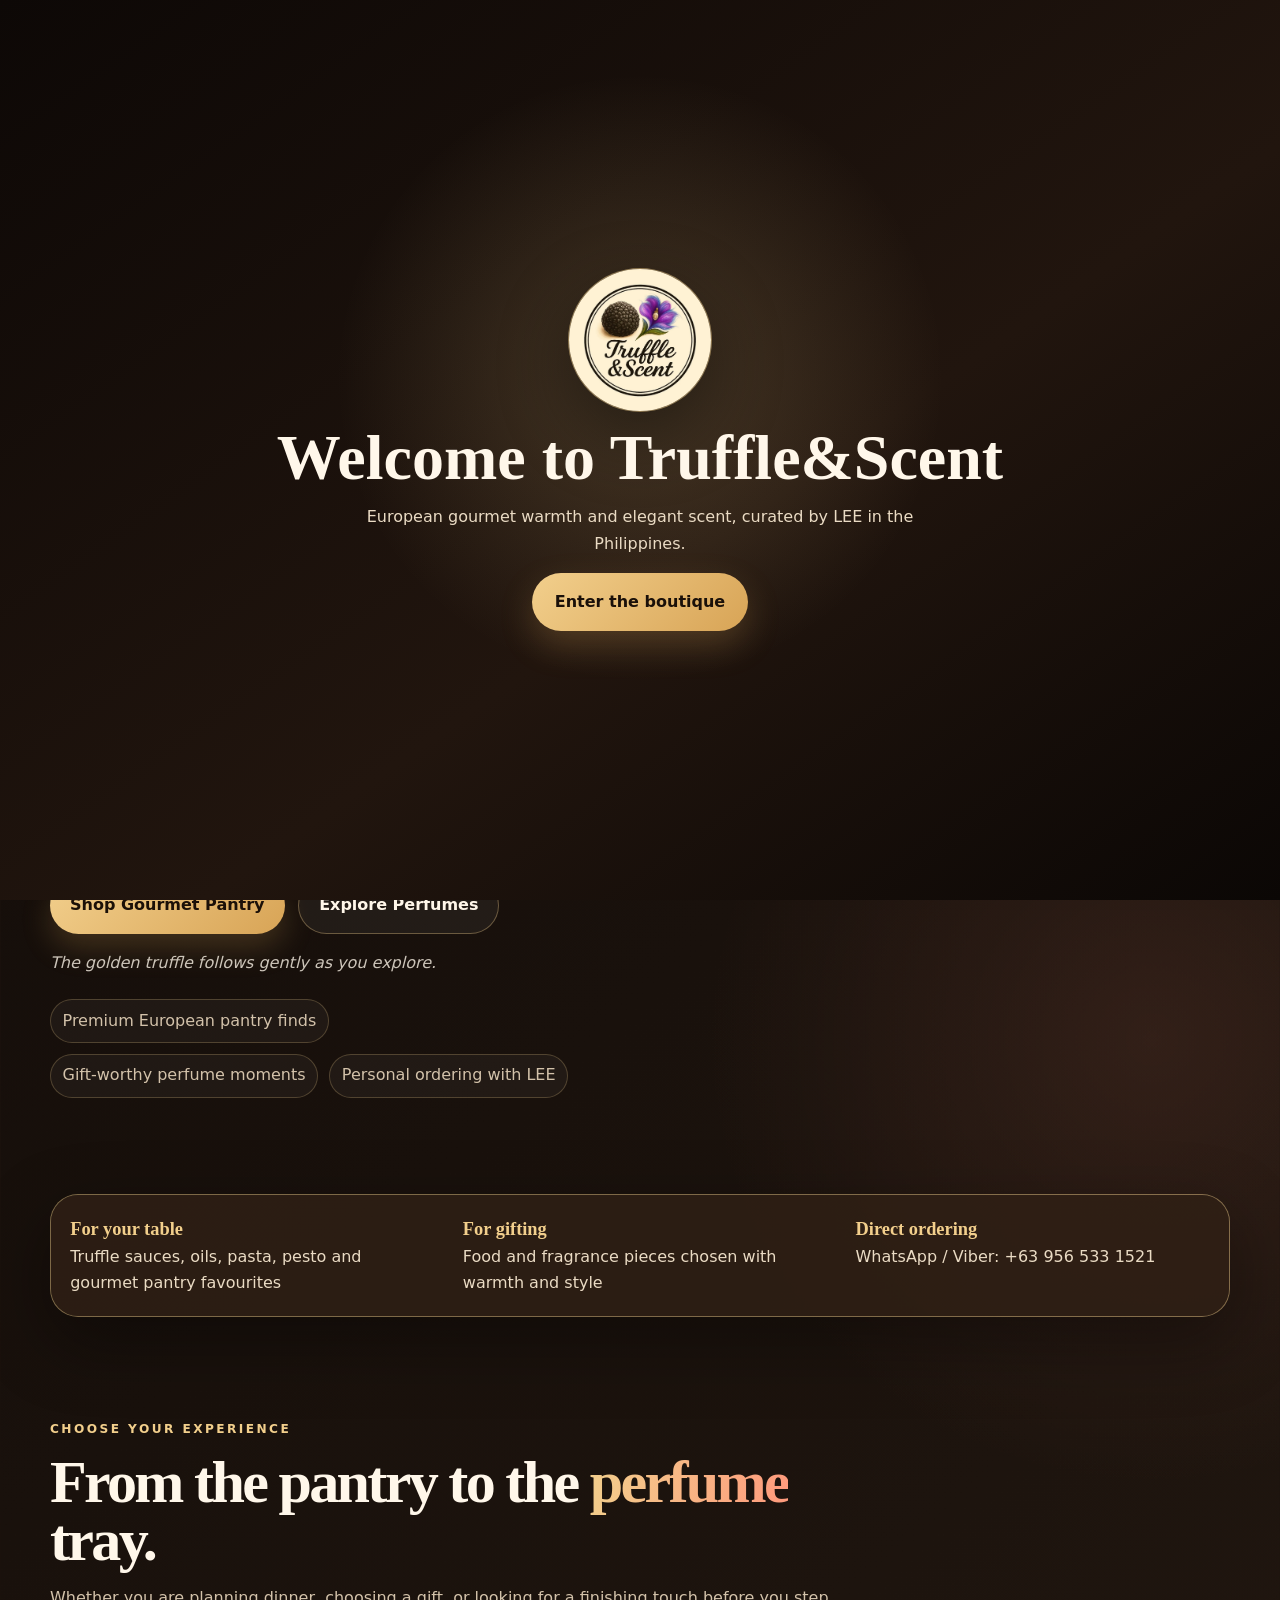
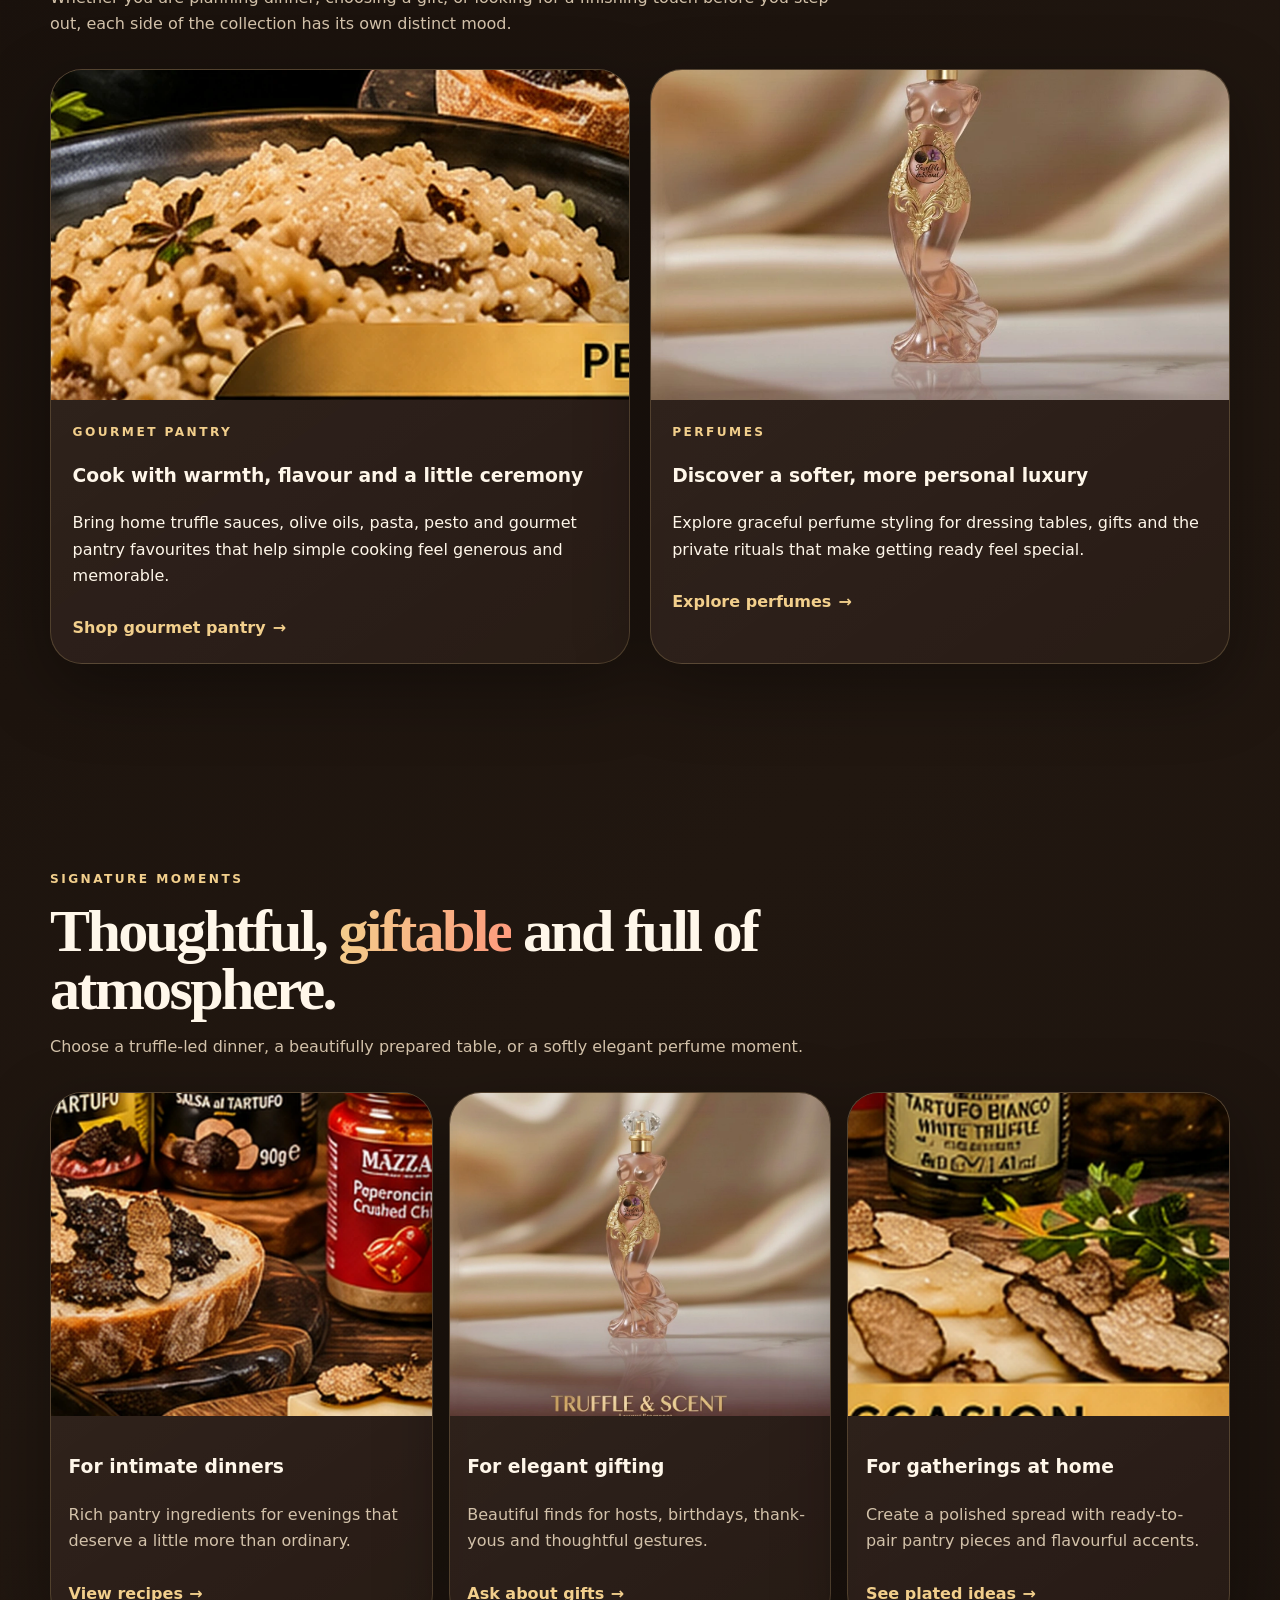
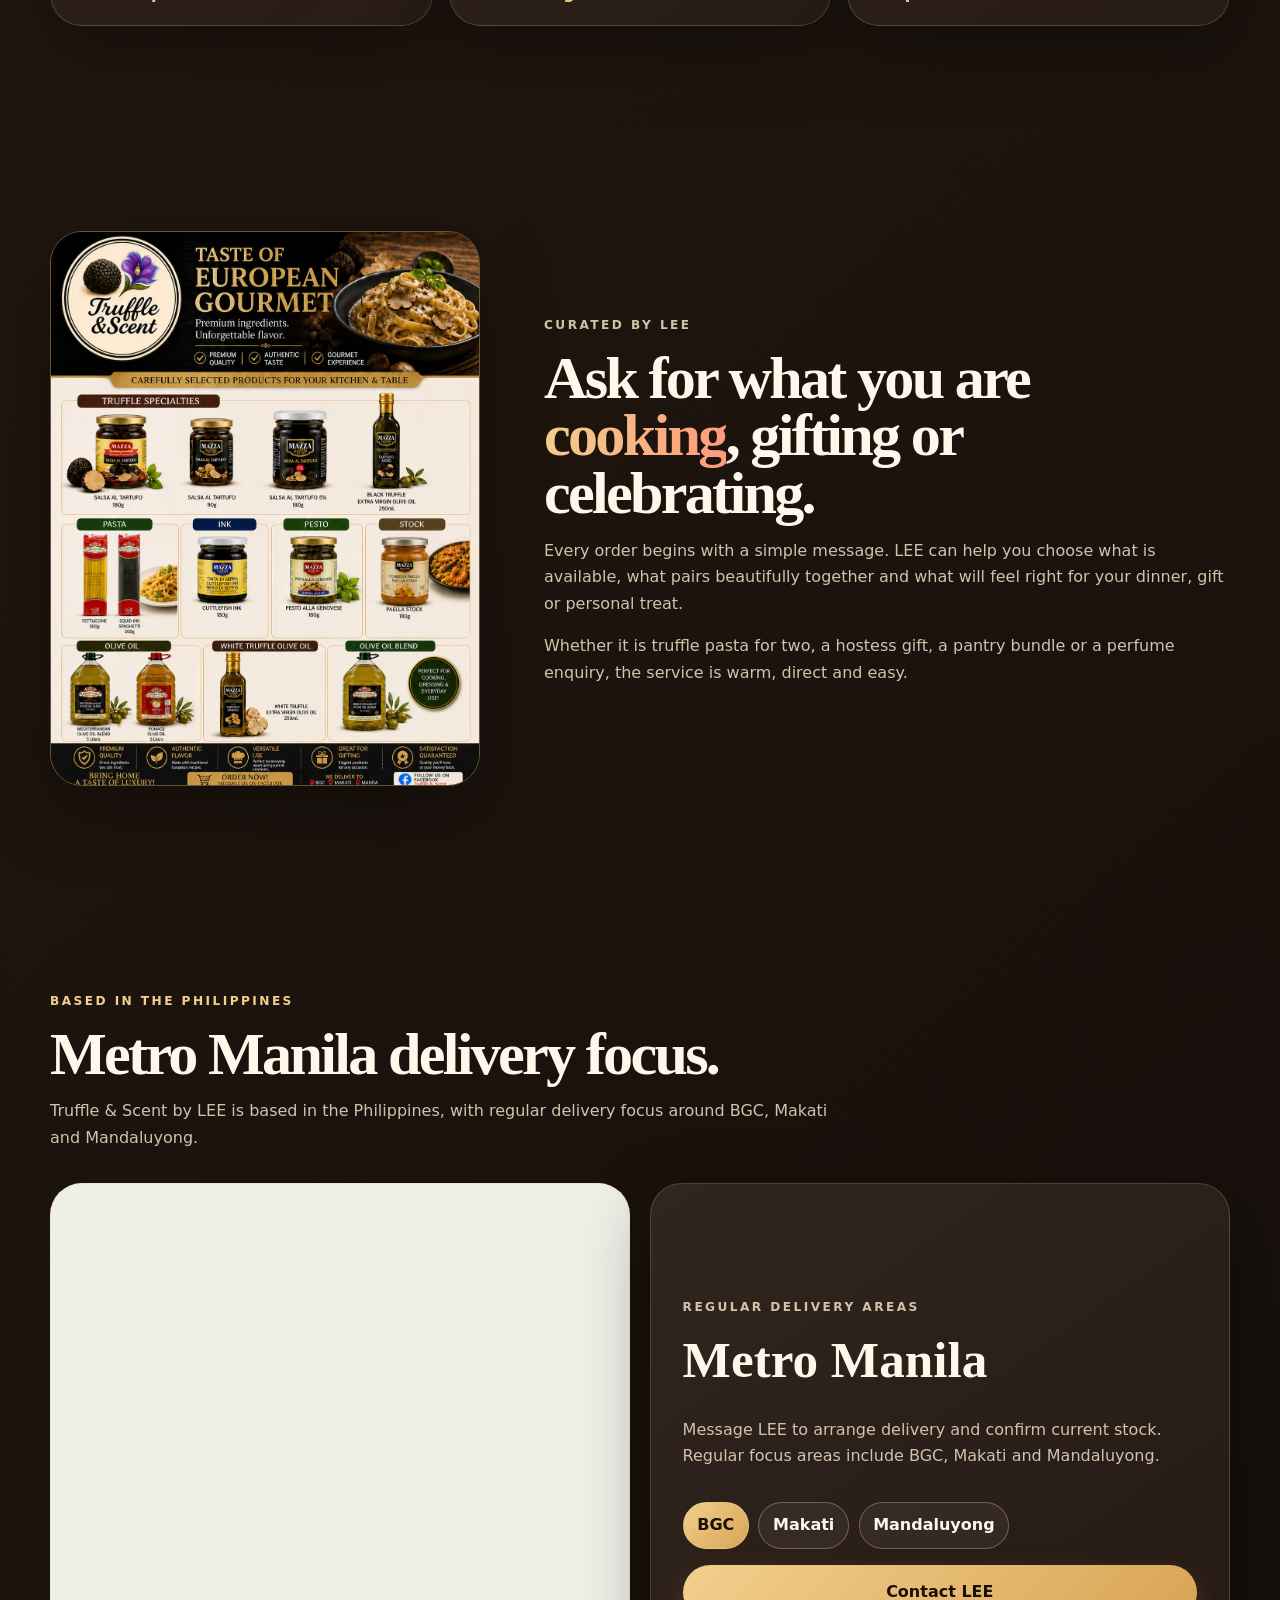
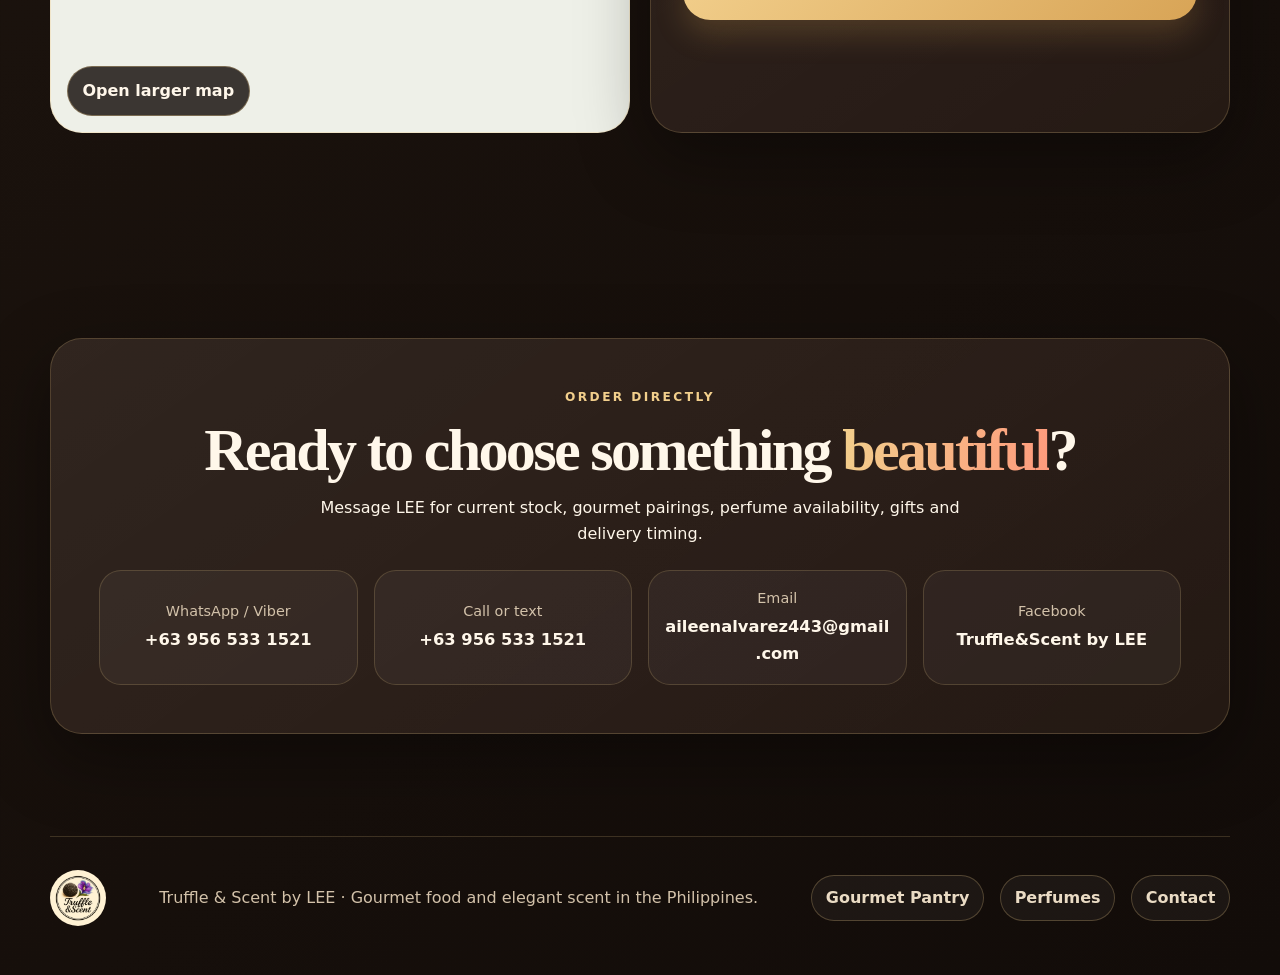
==== commit e5e1f689: "Add files via upload" ====
--- a/index.html
+++ b/index.html
@@ -45,7 +45,7 @@
         <h1 id="hero-title">Curated for <span class="accent-word">beautiful</span> tables and elegant everyday moments.</h1>
         <p class="hero-lede">Welcome to Truffle &amp; Scent by LEE — a warm boutique collection of European pantry favourites and graceful fragrance pieces, chosen for memorable dinners, thoughtful gifting and a little everyday indulgence.</p>
         <div class="hero-actions"><a class="btn primary" href="food.html">Shop Gourmet Pantry</a><a class="btn secondary" href="perfumes.html">Explore Perfumes</a></div>
-        <p class="hero-whisper">The golden constellation moves gently with you as you explore.</p>
+        <p class="hero-whisper">The golden truffle follows gently as you explore.</p>
         <ul class="trust-list"><li>Premium European pantry finds</li><li>Gift-worthy perfume moments</li><li>Personal ordering with LEE</li></ul>
       </div>
       <div class="particle-stage reveal" aria-label="Animated Truffle and Scent logo constellation">
@@ -55,10 +55,10 @@
     </section>
     <section class="intro-strip reveal"><article><strong>For your table</strong><span>Truffle sauces, oils, pasta, pesto and gourmet pantry favourites</span></article><article><strong>For gifting</strong><span>Food and fragrance pieces chosen with warmth and style</span></article><article><strong>Direct ordering</strong><span>WhatsApp / Viber: +63 956 533 1521</span></article></section>
     <section class="section"><div class="section-heading reveal"><p class="eyebrow">Choose your experience</p><h2>From the pantry to the <span class="accent-word">perfume</span> tray.</h2><p>Whether you are planning dinner, choosing a gift, or looking for a finishing touch before you step out, each side of the collection has its own distinct mood.</p></div><div class="edit-grid"><article class="edit-card reveal"><img src="assets/meal-truffle-risotto.webp" alt="Creamy truffle risotto" loading="lazy" /><div><p class="eyebrow">Gourmet Pantry</p><h3>Cook with warmth, flavour and a little ceremony</h3><p>Bring home truffle sauces, olive oils, pasta, pesto and gourmet pantry favourites that help simple cooking feel generous and memorable.</p><a class="text-link" href="food.html">Shop gourmet pantry</a></div></article><article class="edit-card reveal"><img src="assets/perfume-silk-bottle.webp" alt="Luxury perfume bottle on silk" loading="lazy" /><div><p class="eyebrow">Perfumes</p><h3>Discover a softer, more personal luxury</h3><p>Explore graceful perfume styling for dressing tables, gifts and the private rituals that make getting ready feel special.</p><a class="text-link" href="perfumes.html">Explore perfumes</a></div></article></div></section>
-    <section class="section"><div class="section-heading reveal"><p class="eyebrow">Signature moments</p><h2>Thoughtful, <span class="accent-word">giftable</span> and full of atmosphere.</h2><p>Choose a truffle-led dinner, a beautifully prepared table, or a softly elegant perfume moment.</p></div><div class="signature-grid"><article class="signature-card reveal"><img src="assets/meal-truffle-toast.webp" alt="Truffle toast and appetisers" loading="lazy" /><div><h3>For intimate dinners</h3><p>Rich pantry ingredients for evenings that deserve a little more than ordinary.</p></div></article><article class="signature-card reveal"><img src="assets/perfume-founder-bottle.webp" alt="Elegant perfume held for gifting" loading="lazy" /><div><h3>For elegant gifting</h3><p>Beautiful finds for hosts, birthdays, thank-yous and thoughtful gestures.</p></div></article><article class="signature-card reveal"><img src="assets/meal-cheese-truffle-board.webp" alt="Cheese and truffle board" loading="lazy" /><div><h3>For gatherings at home</h3><p>Create a polished spread with ready-to-pair pantry pieces and flavourful accents.</p></div></article></div></section>
+    <section class="section"><div class="section-heading reveal"><p class="eyebrow">Signature moments</p><h2>Thoughtful, <span class="accent-word">giftable</span> and full of atmosphere.</h2><p>Choose a truffle-led dinner, a beautifully prepared table, or a softly elegant perfume moment.</p></div><div class="signature-grid"><a class="signature-card reveal" href="food.html#full-recipes"><img src="assets/meal-truffle-toast.webp" alt="Truffle toast and appetisers" loading="lazy" /><div><h3>For intimate dinners</h3><p>Rich pantry ingredients for evenings that deserve a little more than ordinary.</p><span class="card-action">View recipes</span></div></a><a class="signature-card reveal" href="contact.html"><img src="assets/perfume-silk-bottle.webp" alt="Elegant perfume presented on silk" loading="lazy" /><div><h3>For elegant gifting</h3><p>Beautiful finds for hosts, birthdays, thank-yous and thoughtful gestures.</p><span class="card-action">Ask about gifts</span></div></a><a class="signature-card reveal" href="food.html#plates"><img src="assets/meal-cheese-truffle-board.webp" alt="Cheese and truffle board" loading="lazy" /><div><h3>For gatherings at home</h3><p>Create a polished spread with ready-to-pair pantry pieces and flavourful accents.</p><span class="card-action">See plated ideas</span></div></a></div></section>
     <section class="section story-section"><div class="story-media reveal"><img src="assets/catalogue.webp" alt="Truffle &amp; Scent catalogue" loading="lazy" /></div><div class="story-copy reveal"><p class="eyebrow">Curated by LEE</p><h2>Ask for what you are <span class="accent-word">cooking</span>, gifting or celebrating.</h2><p>Every order begins with a simple message. LEE can help you choose what is available, what pairs beautifully together and what will feel right for your dinner, gift or personal treat.</p><p>Whether it is truffle pasta for two, a hostess gift, a pantry bundle or a perfume enquiry, the service is warm, direct and easy.</p></div></section>
     <section class="section location-section" id="location"><div class="section-heading reveal"><p class="eyebrow">Based in the Philippines</p><h2>Metro Manila delivery focus.</h2><p>Truffle &amp; Scent by LEE is based in the Philippines, with regular delivery focus around BGC, Makati and Mandaluyong.</p></div><div class="location-grid"><div class="real-map reveal"><iframe data-map-frame title="Interactive Metro Manila map" loading="lazy" src="https://www.openstreetmap.org/export/embed.html?bbox=120.92%2C14.49%2C121.10%2C14.66&amp;layer=mapnik&amp;marker=14.5547%2C121.0244"></iframe><a class="map-open-link" data-map-open href="https://www.openstreetmap.org/?mlat=14.5547&amp;mlon=121.0244#map=12/14.5547/121.0244" target="_blank" rel="noopener">Open larger map</a></div><aside class="location-copy reveal"><p class="eyebrow">Regular delivery areas</p><h3 data-location-title>Metro Manila</h3><p data-location-copy>Message LEE to arrange delivery and confirm current stock. Regular focus areas include BGC, Makati and Mandaluyong.</p><div class="location-buttons"><button type="button" data-location-pin data-title="BGC" data-lat="14.5503" data-lon="121.0503" data-bbox="120.99,14.50,121.09,14.60" data-copy="A regular delivery focus for gourmet pantry orders, gifts and dinner-ready selections.">BGC</button><button type="button" data-location-pin data-title="Makati" data-lat="14.5547" data-lon="121.0244" data-bbox="120.97,14.50,121.07,14.60" data-copy="Ideal for office gifts, dinner ingredients and personal gourmet orders.">Makati</button><button type="button" data-location-pin data-title="Mandaluyong" data-lat="14.5794" data-lon="121.0359" data-bbox="120.98,14.53,121.08,14.63" data-copy="A regular delivery focus area. Message LEE for timing, availability and order guidance.">Mandaluyong</button></div><a class="btn primary" href="contact.html">Contact LEE</a></aside></div></section>
-    <section class="order section"><div class="order-card reveal"><p class="eyebrow">Order directly</p><h2>Ready to choose something <span class="accent-word">beautiful</span>?</h2><p>Message LEE for current stock, gourmet pairings, perfume availability, gifts and delivery timing.</p><div class="contact-grid"><a href="https://wa.me/639565331521" target="_blank" rel="noopener"><span>WhatsApp / Viber</span><strong>+63 956 533 1521</strong></a><a href="tel:+639565331521"><span>Call or text</span><strong>0956 533 1521</strong></a><a href="mailto:aileenalvarez443@gmail.com"><span>Email</span><strong>aileenalvarez443@gmail.com</strong></a><a href="https://www.facebook.com/100064140277641/" target="_blank" rel="noopener"><span>Facebook</span><strong>Truffle&amp;Scent by LEE</strong></a></div></div></section>
+    <section class="order section"><div class="order-card reveal"><p class="eyebrow">Order directly</p><h2>Ready to choose something <span class="accent-word">beautiful</span>?</h2><p>Message LEE for current stock, gourmet pairings, perfume availability, gifts and delivery timing.</p><div class="contact-grid"><a href="https://wa.me/639565331521" target="_blank" rel="noopener"><span>WhatsApp / Viber</span><strong>+63 956 533 1521</strong></a><a href="tel:+639565331521"><span>Call or text</span><strong>+63 956 533 1521</strong></a><a href="mailto:aileenalvarez443@gmail.com"><span>Email</span><strong>aileenalvarez443@gmail.com</strong></a><a href="https://www.facebook.com/100064140277641/" target="_blank" rel="noopener"><span>Facebook</span><strong>Truffle&amp;Scent by LEE</strong></a></div></div></section>
   </main>
   <footer class="site-footer"><img src="assets/logo.webp" alt="" /><p>Truffle &amp; Scent by LEE · Gourmet food and elegant scent in the Philippines.</p><nav><a href="food.html">Gourmet Pantry</a><a href="perfumes.html">Perfumes</a><a href="contact.html">Contact</a></nav></footer>
   <script src="script.js"></script>
--- a/styles.css
+++ b/styles.css
@@ -67,22 +67,53 @@
 .product-card>img{height:clamp(300px,24vw,390px)!important;width:100%;object-fit:cover!important;object-position:center!important;padding:0!important;border-radius:24px;background:#fff7ec}.product-card .product-media{height:clamp(300px,24vw,390px)!important}.product-card .product-media img{object-fit:cover!important;width:100%!important;height:100%!important;padding:0!important}.product-grid{grid-template-columns:repeat(3,minmax(0,1fr));gap:1.35rem}.product-card{padding:1.1rem 1.1rem 1.25rem}.product-card h3{font-size:1.32rem}.product-card p{font-size:1rem}.contact-section{padding-top:clamp(4rem,7vw,6rem)}.contact-detail-grid{display:grid;grid-template-columns:repeat(2,minmax(0,1fr));gap:1.35rem;align-items:stretch}.contact-detail-card{min-height:210px;padding:1.6rem;border:1px solid rgba(242,207,140,.22);border-radius:var(--radius);background:linear-gradient(145deg,rgba(255,255,255,.08),rgba(255,255,255,.03)),rgba(38,24,16,.78);box-shadow:var(--shadow);display:flex;flex-direction:column;justify-content:space-between;gap:1rem}.contact-detail-card span{color:var(--gold-light);text-transform:uppercase;letter-spacing:.16em;font-size:.78rem;font-weight:900}.contact-detail-card strong{font-size:clamp(1.15rem,2vw,1.55rem);line-height:1.25;overflow-wrap:anywhere}.contact-detail-card a{align-self:flex-start;text-decoration:none;color:#1a1008;background:linear-gradient(135deg,var(--gold-light),var(--gold));border-radius:999px;padding:.75rem 1rem;font-weight:900}.contact-info-strip{display:grid;grid-template-columns:repeat(3,minmax(0,1fr));gap:1.35rem}.info-panel{padding:1.55rem;border:1px solid rgba(242,207,140,.22);border-radius:var(--radius);background:linear-gradient(145deg,rgba(255,255,255,.07),rgba(255,255,255,.025)),rgba(38,24,16,.72);box-shadow:var(--shadow);min-height:230px}.info-panel h3{font-size:clamp(1.45rem,2.4vw,2.05rem);line-height:1.05}.info-panel p:not(.eyebrow){color:var(--muted)}
 @media (min-width:821px){.hero{padding-top:clamp(10.5rem,15vh,12.5rem)}.particle-stage{margin-top:4rem!important}.logo-core{transform:translateY(44px)!important}.logo-core img{width:clamp(190px,17vw,255px);height:clamp(190px,17vw,255px)}}@media (max-width:1100px){.product-grid{grid-template-columns:repeat(2,minmax(0,1fr))}.product-card>img,.product-card .product-media{height:clamp(330px,42vw,430px)!important}.contact-info-strip{grid-template-columns:1fr}.contact-detail-grid{grid-template-columns:1fr 1fr}.particle-stage{margin-top:2.5rem!important}.logo-core{transform:translateY(28px)!important}}@media (max-width:820px){.hero{padding-top:2.1rem}.particle-stage{min-height:360px;margin-top:.6rem!important}.hero-particle-canvas{left:-70px!important;right:-70px!important;bottom:-70px!important;width:calc(100% + 140px)!important;height:calc(100% + 70px)!important}.logo-core{transform:translateY(22px)!important}.product-grid{grid-template-columns:1fr}.product-card>img,.product-card .product-media{height:min(430px,86vw)!important}.contact-detail-grid,.contact-info-strip{grid-template-columns:1fr}.contact-detail-card{min-height:auto;padding:1.35rem}.info-panel{min-height:auto}.contact-hero .constellation-stage{min-height:320px}}@media (max-width:480px){.particle-stage{min-height:330px}.logo-core img{width:150px!important;height:150px!important}.logo-core span{font-size:.62rem}.product-card>img,.product-card .product-media{height:min(390px,88vw)!important}}
 
-
-/* --- v1.9 content expansion: recipe leads, product details, truffle cursor cluster, map pin states --- */
-.recipe-showcase-grid{display:grid;grid-template-columns:repeat(2,minmax(0,1fr));gap:1.2rem}.recipe-showcase-card{position:relative;overflow:hidden;border:1px solid rgba(242,207,140,.22);border-radius:var(--radius);background:linear-gradient(145deg,rgba(255,255,255,.08),rgba(255,255,255,.025)),rgba(37,24,17,.72);box-shadow:var(--shadow);display:grid;grid-template-columns:.92fr 1.08fr;min-height:420px}.recipe-showcase-card img{width:100%;height:100%;object-fit:cover}.recipe-showcase-copy{padding:1.35rem;display:flex;flex-direction:column}.recipe-showcase-copy h3{font-family:Georgia,serif;font-size:clamp(1.7rem,2.6vw,2.6rem);line-height:1.02;margin:.15rem 0 .75rem}.recipe-showcase-copy p,.recipe-showcase-copy li{color:var(--muted)}.recipe-showcase-copy ol{margin:.8rem 0 1rem;padding-left:1.2rem}.recipe-product-links{display:flex;flex-wrap:wrap;gap:.55rem;margin-top:auto}.recipe-product-links a{border:1px solid rgba(242,207,140,.28);border-radius:999px;padding:.55rem .75rem;text-decoration:none;color:var(--cream);background:rgba(255,255,255,.045);font-weight:800}.recipe-product-links a:hover{background:linear-gradient(135deg,var(--gold-light),var(--gold));color:#1b1008}.tip-grid{display:grid;grid-template-columns:repeat(4,minmax(0,1fr));gap:1rem}.tip-card{border:1px solid rgba(242,207,140,.20);border-radius:24px;background:linear-gradient(145deg,rgba(255,255,255,.07),rgba(255,255,255,.025)),rgba(37,24,17,.70);box-shadow:var(--shadow);padding:1.25rem}.tip-card span{display:inline-grid;place-items:center;width:44px;height:44px;border-radius:50%;background:linear-gradient(135deg,var(--gold-light),var(--gold));color:#1b1008;font-weight:900;margin-bottom:.9rem}.tip-card h3{margin:.1rem 0 .5rem;font-size:1.25rem}.tip-card p{color:var(--muted);margin:0}.product-card[id]{scroll-margin-top:120px}.product-card button{font-weight:900}.dialog-detail-grid{display:grid;grid-template-columns:repeat(3,minmax(0,1fr));gap:.85rem;margin:1rem 0 1.25rem}.dialog-detail-grid article{border:1px solid rgba(242,207,140,.2);border-radius:18px;background:rgba(255,255,255,.045);padding:1rem}.dialog-detail-grid h3{margin:0 0 .45rem;font-size:1.05rem;color:var(--gold-light)}.dialog-detail-grid p{margin:0;color:var(--cream-soft)}.location-buttons button.is-active{background:linear-gradient(135deg,var(--gold-light),var(--gold));color:#1a1008;box-shadow:0 12px 28px rgba(216,164,86,.22)}.ambient-canvas{opacity:.96!important}.product-grid.detailed-grid{grid-template-columns:repeat(3,minmax(0,1fr))}.product-media{height:clamp(320px,25vw,410px)!important;aspect-ratio:auto!important}.product-media img{object-fit:cover!important;padding:0!important}.product-card p{min-height:4.6em}@media (max-width:1100px){.recipe-showcase-grid{grid-template-columns:1fr}.tip-grid{grid-template-columns:repeat(2,minmax(0,1fr))}.product-grid.detailed-grid{grid-template-columns:repeat(2,minmax(0,1fr))}.product-media{height:clamp(330px,42vw,440px)!important}}@media (max-width:760px){.recipe-showcase-card{grid-template-columns:1fr}.recipe-showcase-card img{height:260px}.tip-grid,.product-grid.detailed-grid{grid-template-columns:1fr}.dialog-detail-grid{grid-template-columns:1fr}.product-media{height:min(430px,88vw)!important}.product-card p{min-height:0}}
+/* targeted refinement: clearer logo, clickable cards, detailed recipes, footer buttons, perfume flower particles */
+.brand img{background:#fff7e8;position:relative;z-index:2;filter:none!important;backdrop-filter:none!important;image-rendering:auto;box-shadow:0 0 0 2px rgba(242,207,140,.65),0 12px 30px rgba(0,0,0,.38)!important}.site-header{background:rgba(16,10,7,.88)!important}.signature-card{text-decoration:none;color:inherit;display:block}.signature-card .card-action{display:inline-flex;margin-top:.65rem;color:var(--gold-light);font-weight:900}.signature-card .card-action::after{content:'→';margin-left:.4rem}.site-footer nav a{display:inline-flex;align-items:center;justify-content:center;min-height:40px;padding:.55rem .85rem;border:1px solid rgba(242,207,140,.25);border-radius:999px;background:rgba(255,255,255,.045);font-weight:900;transition:transform .2s ease,background .2s ease,border-color .2s ease}.site-footer nav a:hover{transform:translateY(-2px);background:linear-gradient(135deg,rgba(242,207,140,.18),rgba(216,164,86,.15));border-color:var(--line)}.full-recipe-grid{display:grid;grid-template-columns:1fr;gap:1.25rem}.full-recipe-card{display:grid;grid-template-columns:minmax(260px,.74fr) 1.26fr;overflow:hidden;border:1px solid rgba(242,207,140,.22);border-radius:var(--radius);background:linear-gradient(145deg,rgba(255,255,255,.075),rgba(255,255,255,.025)),var(--card);box-shadow:var(--shadow)}.full-recipe-card>img{width:100%;height:100%;object-fit:cover;min-height:520px}.full-recipe-copy{padding:clamp(1.25rem,3vw,2rem)}.full-recipe-copy h3{font-family:Georgia,serif;font-size:clamp(1.9rem,3.4vw,3.2rem);line-height:1;margin:.2rem 0 1rem}.full-recipe-copy h4{margin:1rem 0 .35rem;color:var(--gold-light);font-size:1rem;text-transform:uppercase;letter-spacing:.12em}.full-recipe-copy p,.full-recipe-copy li{color:var(--muted)}.full-recipe-copy ul,.full-recipe-copy ol{padding-left:1.25rem}.chef-tip{border-left:3px solid var(--gold-light);padding:.75rem .9rem;background:rgba(255,255,255,.04);border-radius:0 16px 16px 0}.recipe-product-links{display:grid;grid-template-columns:repeat(3,minmax(0,1fr));gap:.55rem;margin-top:1rem}.recipe-product-links a{display:flex;align-items:center;justify-content:center;text-align:center;min-height:44px;border:1px solid rgba(242,207,140,.28);border-radius:999px;padding:.55rem .75rem;text-decoration:none;color:var(--cream);background:rgba(255,255,255,.045);font-weight:800;line-height:1.2}.recipe-product-links a:hover{background:linear-gradient(135deg,var(--gold-light),var(--gold));color:#1b1008}.perfume-page .ambient-canvas{opacity:.82}.perfume-page .silk-ribbon{display:none!important}.perfume-page .rose-loop span,.perfume-page .scent-motion .rose-loop{display:none!important}.contact-grid a{display:flex;flex-direction:column;gap:.2rem;justify-content:center;min-height:96px}.contact-grid a strong{font-size:1.02rem}@media (max-width:900px){.full-recipe-card{grid-template-columns:1fr}.full-recipe-card>img{min-height:0;aspect-ratio:1.35}.recipe-product-links{grid-template-columns:1fr 1fr}}@media (max-width:540px){.recipe-product-links{grid-template-columns:1fr}.site-footer nav{gap:.55rem}.site-footer nav a{width:100%}}
 
 
-/* --- focused fixes: round truffle cursor cluster and aligned recipe buttons --- */
-.recipe-showcase-copy{min-height:100%;}
-.recipe-product-links{display:grid!important;grid-template-columns:repeat(3,minmax(0,1fr));gap:.55rem;margin-top:auto;align-items:stretch;}
-.recipe-product-links a{display:flex;align-items:center;justify-content:center;text-align:center;min-height:46px;line-height:1.12;font-size:.88rem;padding:.55rem .5rem;white-space:normal;}
-@media (max-width:900px){.recipe-product-links{grid-template-columns:repeat(auto-fit,minmax(138px,1fr));}}
-@media (max-width:520px){.recipe-product-links{grid-template-columns:1fr;}.recipe-product-links a{min-height:42px;}}
+/* --- targeted polish: softer cursor glow, logo above T&S particles, cleaner perfume image --- */
+.page-glow{background:radial-gradient(circle at var(--mx,50%) var(--my,45%),rgba(242,207,140,.055),transparent 15rem)!important}
+.ambient-canvas{filter:none!important;opacity:.76!important}
+.site-header{background:rgba(16,10,7,.9)!important;backdrop-filter:blur(12px)!important}
+.brand,.brand img{position:relative;z-index:3}
+.brand img{background:#fbf3e3;box-shadow:0 0 0 2px rgba(242,207,140,.58),0 12px 26px rgba(0,0,0,.26)!important}
+.hero-home .particle-stage{min-height:520px!important;margin-top:1.35rem!important;align-self:start}
+.hero-home .logo-core{transform:translateY(-8px)!important;z-index:3}
+.hero-home .hero-particle-canvas{top:18px!important;left:-155px!important;right:-155px!important;bottom:-20px!important;width:calc(100% + 310px)!important;height:calc(100% + 20px)!important;z-index:1}
+.hero-home .logo-core img{width:clamp(186px,18vw,246px)!important;height:clamp(186px,18vw,246px)!important}
+.hero-home .logo-core span{margin-top:.35rem;position:relative;z-index:2}
+.perfume-page .fragrance-item img[src*='clean']{object-fit:cover;object-position:center}
+@media (max-width:1100px) and (min-width:821px){
+  .hero-home .particle-stage{min-height:470px!important;margin-top:1rem!important}
+  .hero-home .logo-core{transform:translateY(-2px)!important}
+  .hero-home .hero-particle-canvas{top:10px!important;left:-110px!important;right:-110px!important;bottom:-10px!important;width:calc(100% + 220px)!important;height:calc(100% + 10px)!important}
+}
+@media (max-width:820px){
+  .page-glow{background:radial-gradient(circle at var(--mx,50%) var(--my,40%),rgba(242,207,140,.045),transparent 12rem)!important}
+  .hero-home .particle-stage{min-height:350px!important;margin-top:.7rem!important}
+  .hero-home .logo-core{transform:translateY(6px)!important}
+  .hero-home .hero-particle-canvas{top:10px!important;left:-55px!important;right:-55px!important;bottom:0!important;width:calc(100% + 110px)!important;height:100%!important}
+}
 
 
-/* targeted refinement: perfume page flower follower + aligned recipe links */
-.recipe-product-links{display:grid;grid-template-columns:repeat(3,minmax(0,1fr));gap:.55rem;margin-top:auto;align-items:stretch}
-.recipe-product-links a{display:flex;align-items:center;justify-content:center;min-height:44px;text-align:center;line-height:1.2}
-.perfume-page .ambient-canvas{opacity:.9!important}
-@media (max-width:760px){.recipe-product-links{grid-template-columns:1fr 1fr}}
-@media (max-width:520px){.recipe-product-links{grid-template-columns:1fr}}
+/* --- final particle clarity and clean-up pass --- */
+.page-glow{background:radial-gradient(circle at var(--mx,50%) var(--my,45%),rgba(242,207,140,.045),transparent 14rem)!important}
+.hero-home .particle-stage{min-height:580px!important;margin-top:1.1rem!important;display:grid!important;place-items:center!important;}
+.hero-home .logo-core{z-index:3!important;transform:translateY(-30px)!important;}
+.hero-home .logo-core img{width:clamp(178px,16vw,235px)!important;height:clamp(178px,16vw,235px)!important;}
+.hero-home .logo-core span{position:relative;z-index:4;margin-top:.4rem;}
+.hero-home .hero-particle-canvas{top:0!important;left:-170px!important;right:-170px!important;bottom:-70px!important;width:calc(100% + 340px)!important;height:calc(100% + 70px)!important;z-index:1!important;}
+.perfume-page .ambient-canvas{opacity:.86!important;}
+.perfume-page .page-glow{background:radial-gradient(circle at var(--mx,50%) var(--my,45%),rgba(255,166,190,.045),transparent 12rem)!important}
+.perfume-page .fragrance-item img[src*="perfume-founder-bottle-clean"]{object-fit:cover;object-position:center;}
+@media (max-width:1100px) and (min-width:821px){
+  .hero-home .particle-stage{min-height:520px!important;margin-top:.8rem!important;}
+  .hero-home .logo-core{transform:translateY(-20px)!important;}
+  .hero-home .hero-particle-canvas{top:0!important;left:-120px!important;right:-120px!important;bottom:-60px!important;width:calc(100% + 240px)!important;height:calc(100% + 60px)!important;}
+}
+@media (max-width:820px){
+  .hero-home .particle-stage{min-height:390px!important;margin-top:.4rem!important;}
+  .hero-home .logo-core{transform:translateY(-6px)!important;}
+  .hero-home .logo-core img{width:150px!important;height:150px!important;}
+  .hero-home .hero-particle-canvas{top:0!important;left:-60px!important;right:-60px!important;bottom:-45px!important;width:calc(100% + 120px)!important;height:calc(100% + 45px)!important;}
+}
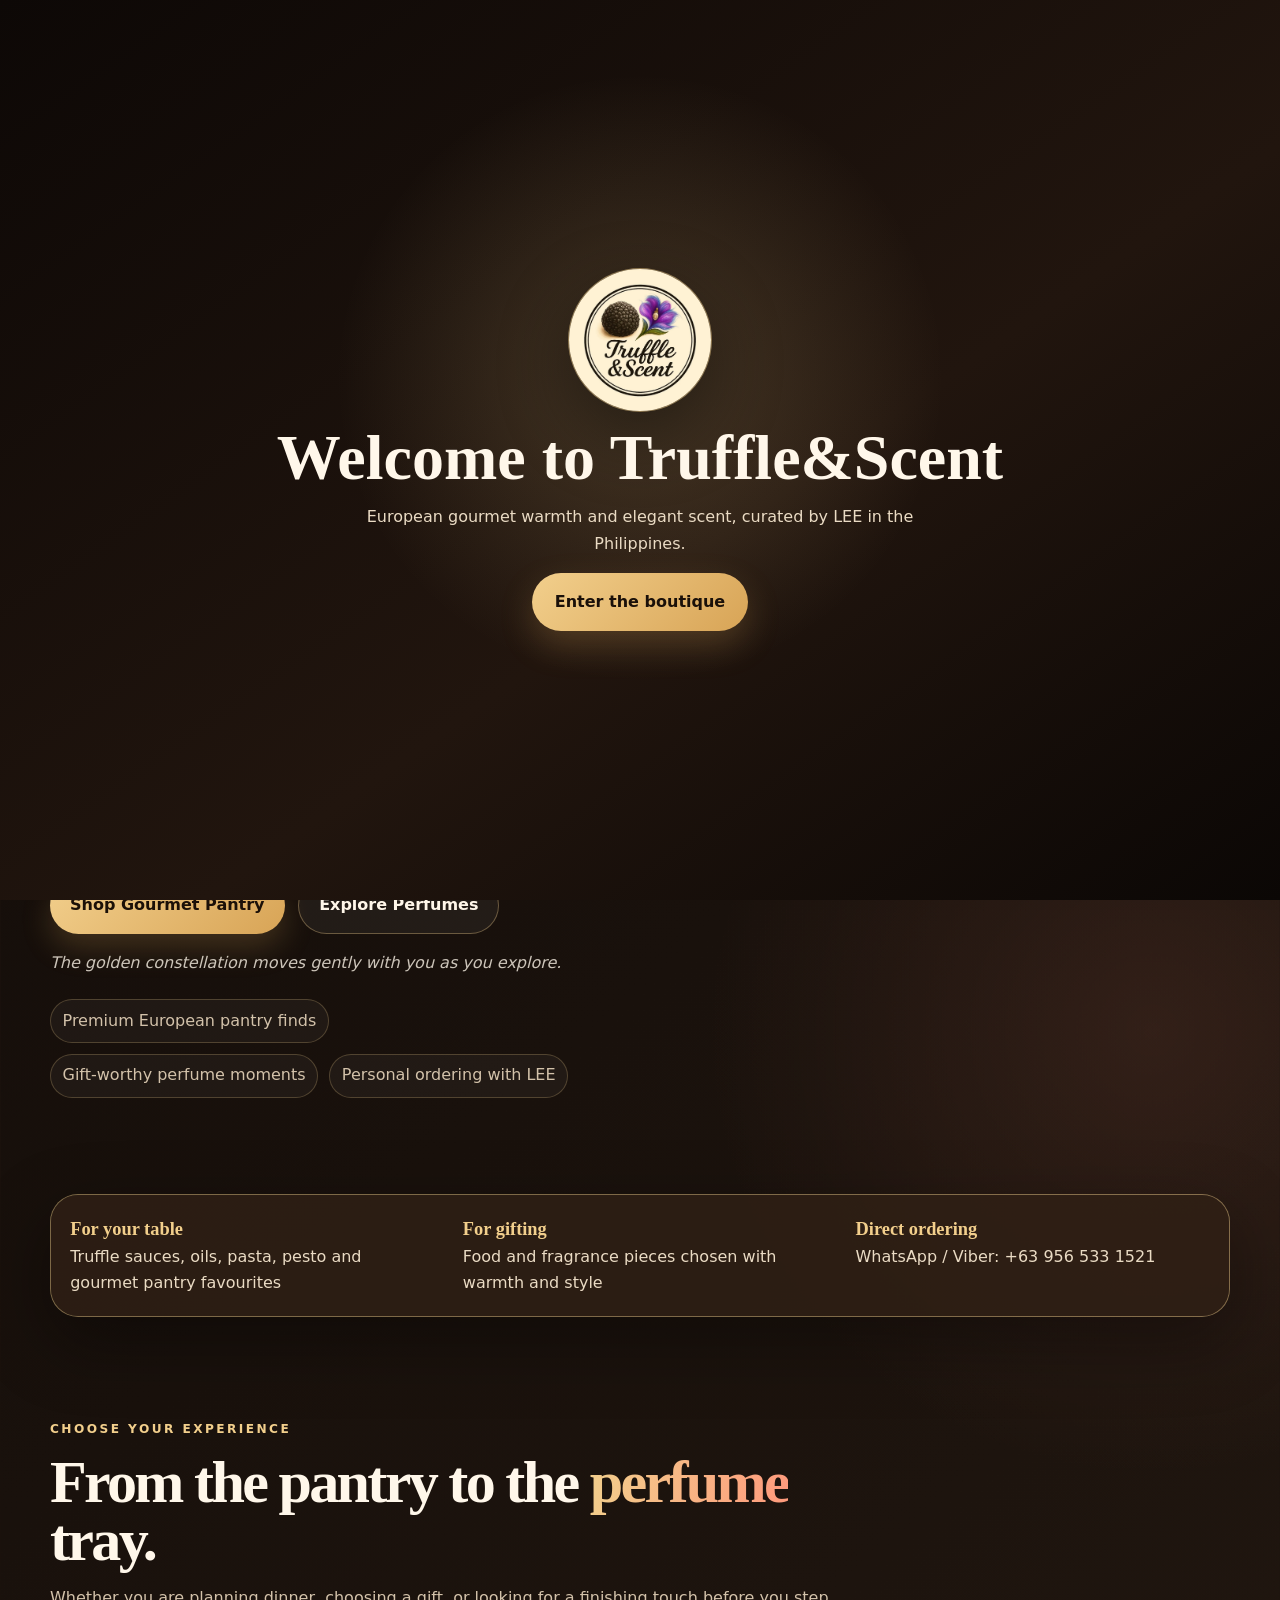
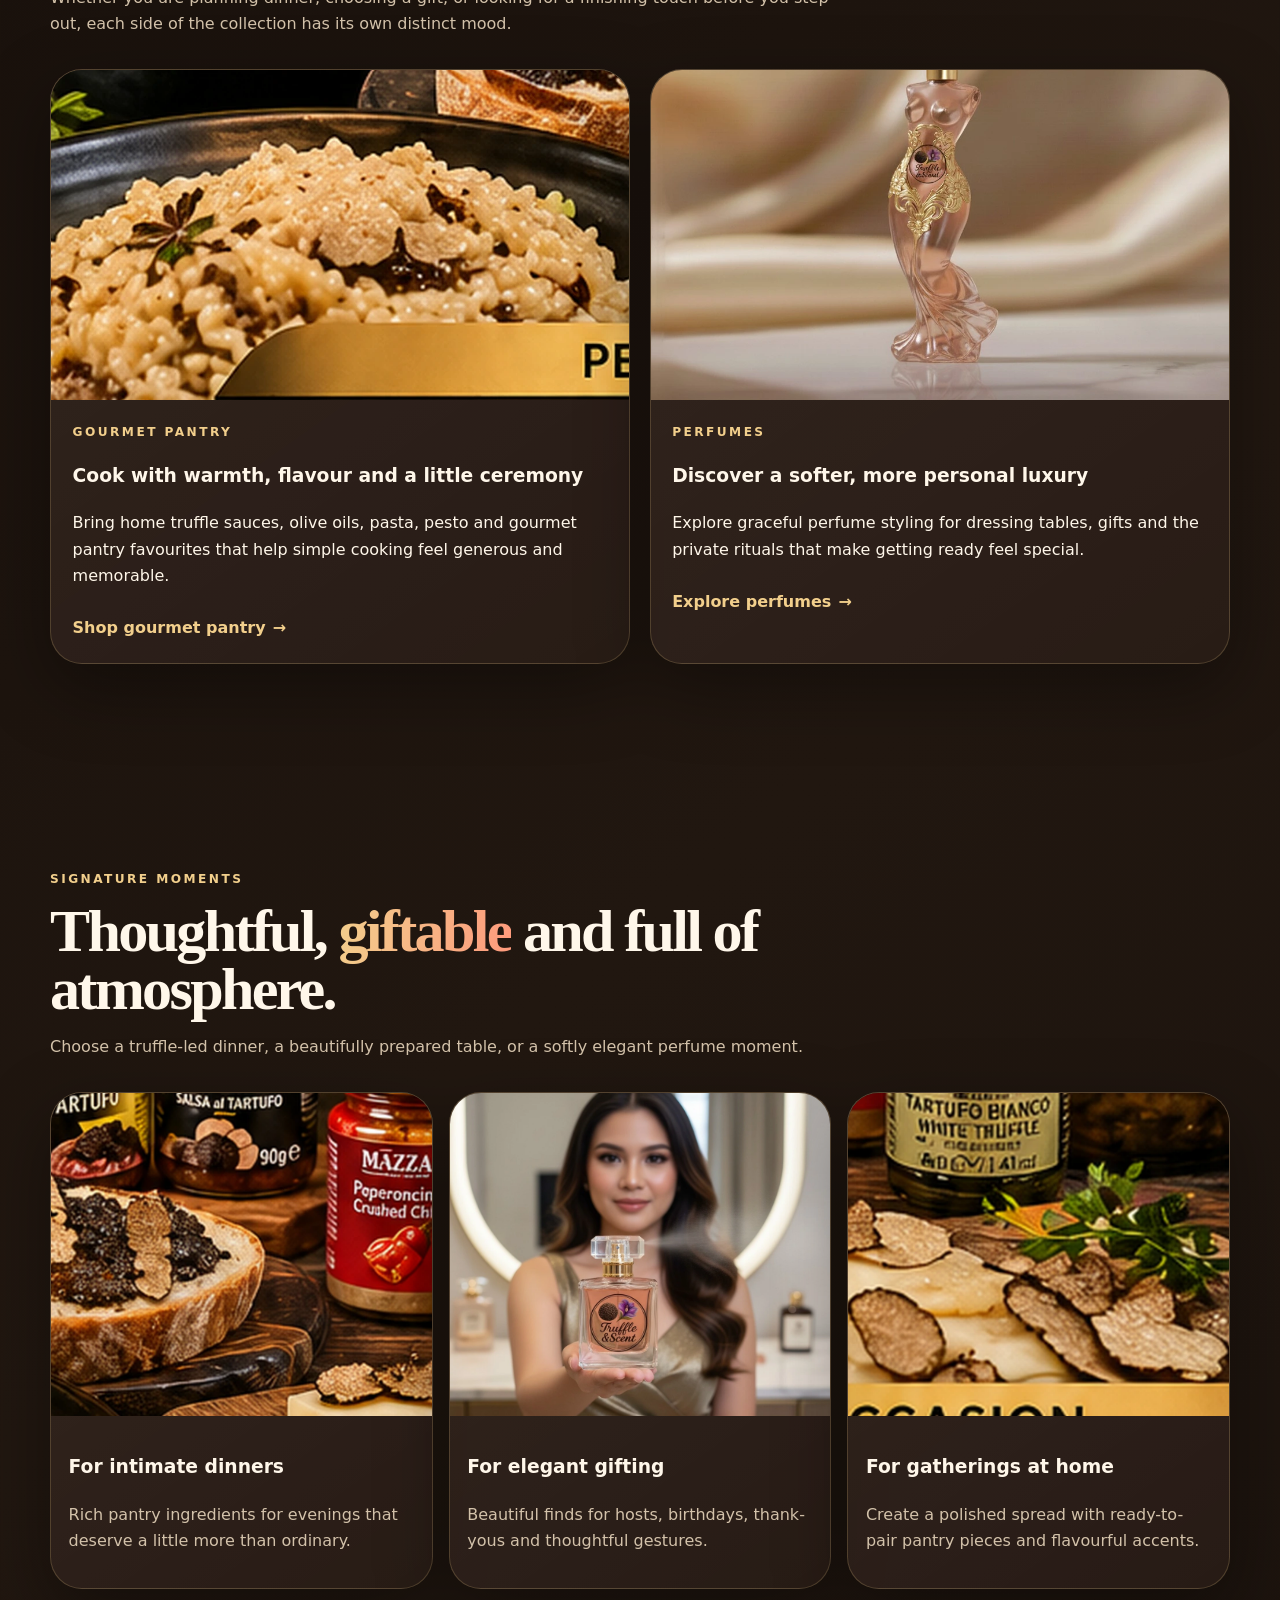
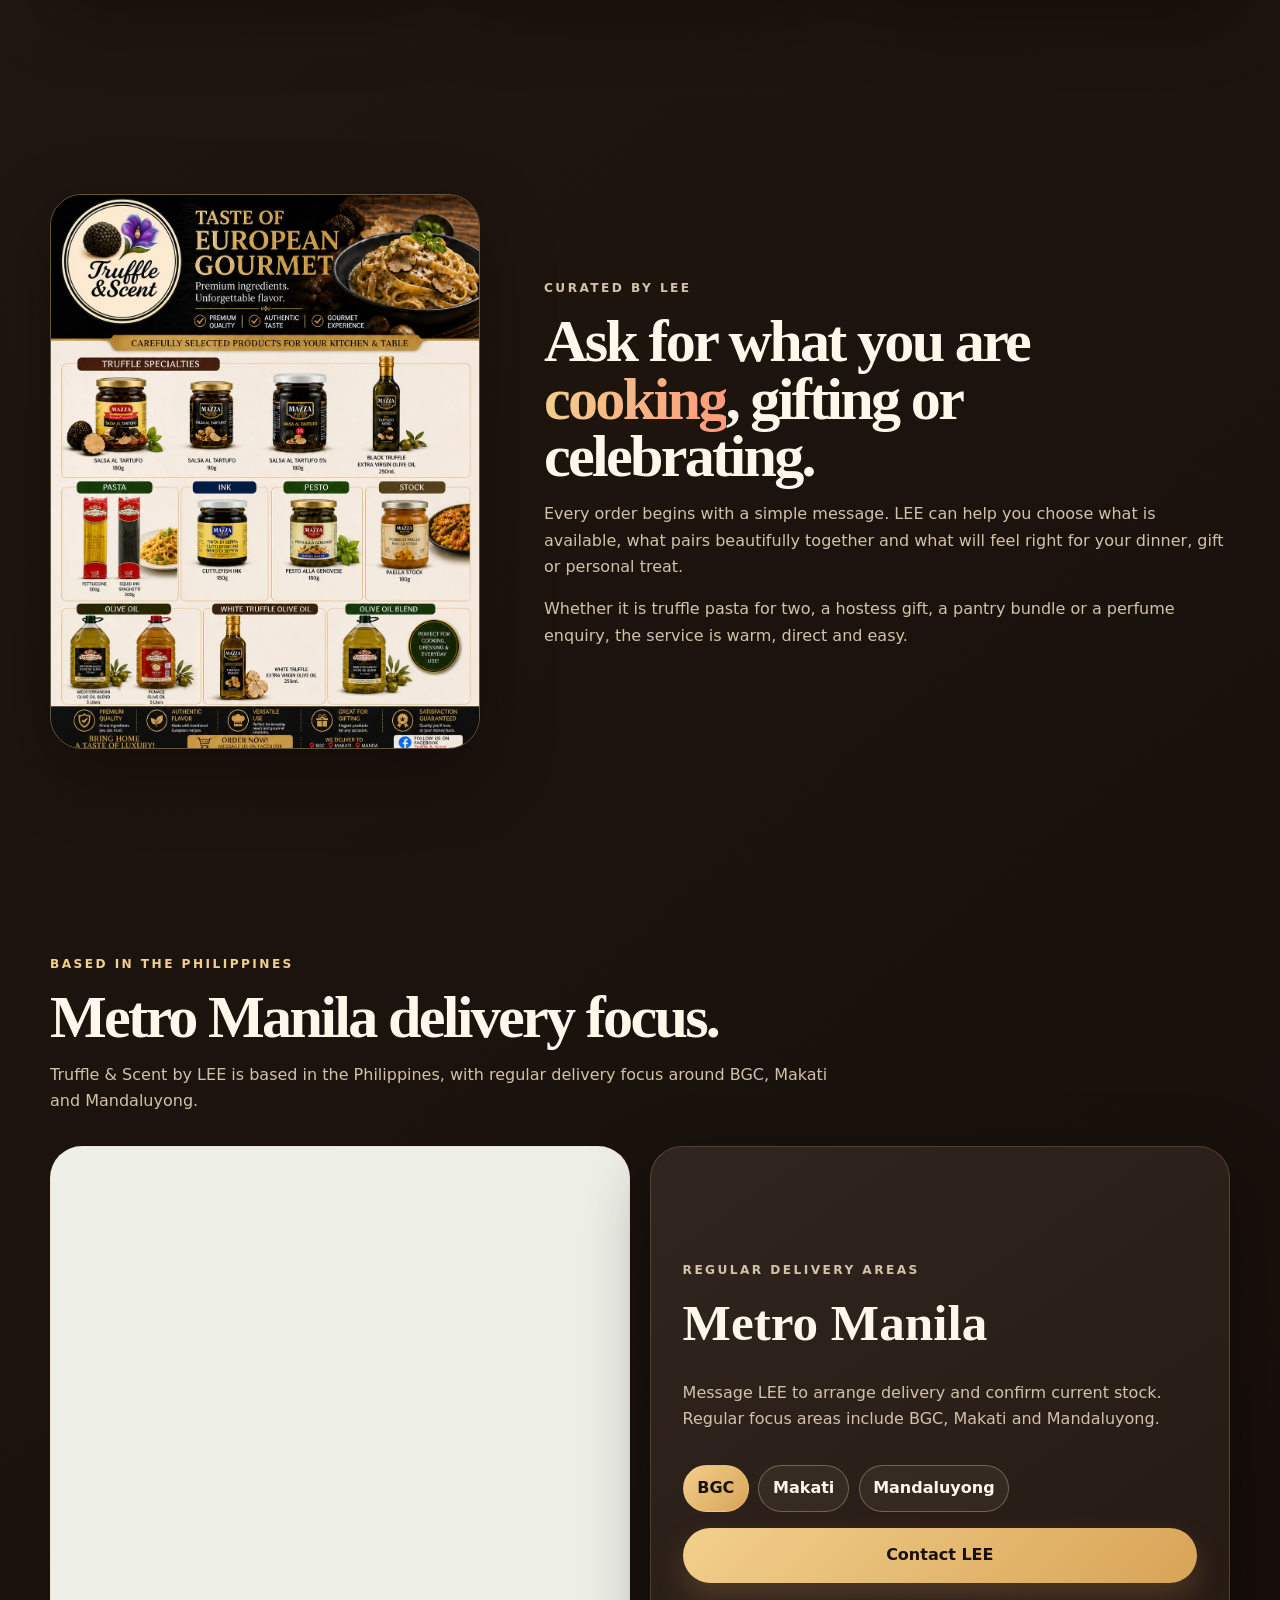
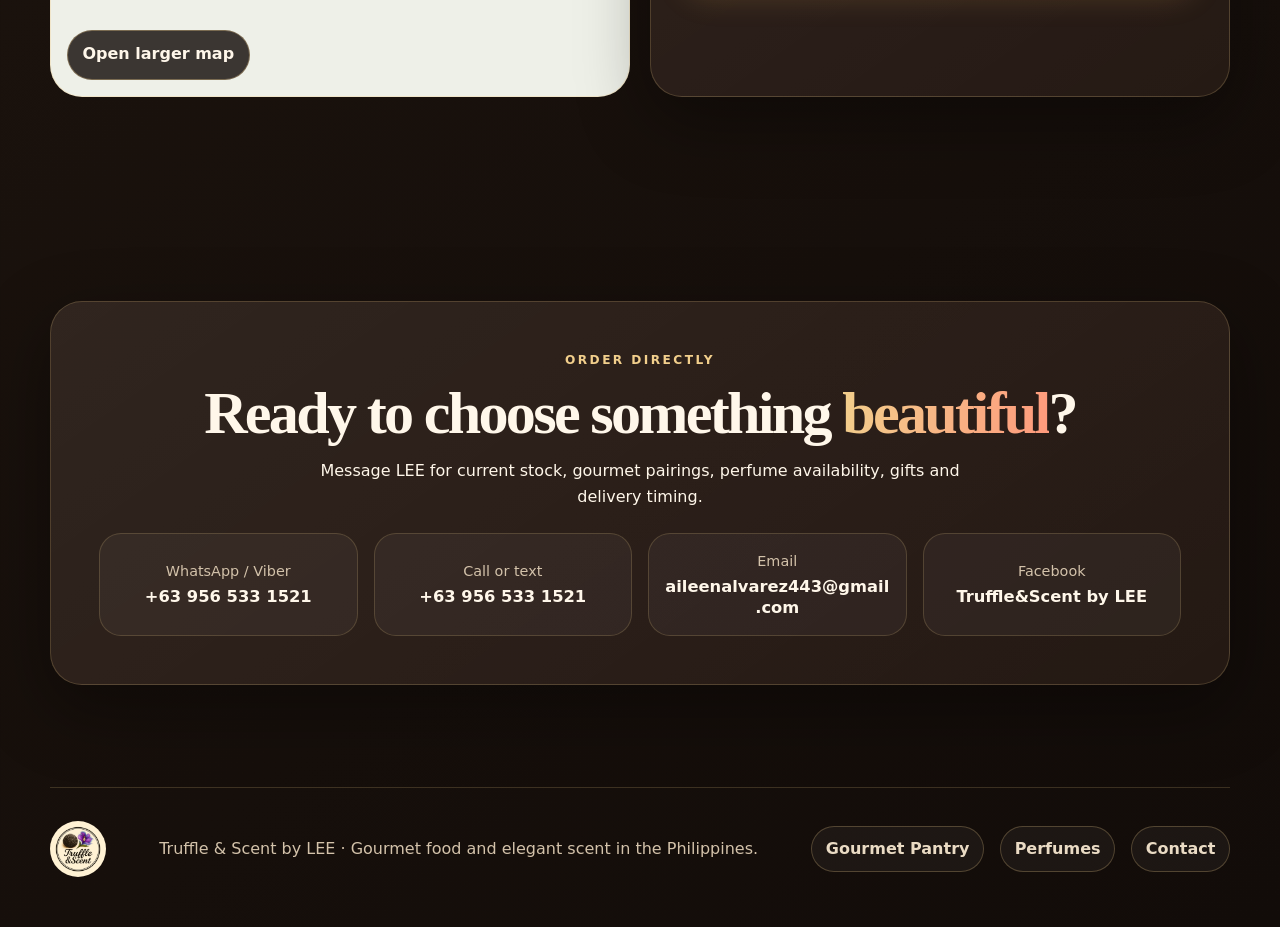
==== commit fc4da81e: "Add files via upload" ====
--- a/index.html
+++ b/index.html
@@ -45,7 +45,7 @@
         <h1 id="hero-title">Curated for <span class="accent-word">beautiful</span> tables and elegant everyday moments.</h1>
         <p class="hero-lede">Welcome to Truffle &amp; Scent by LEE — a warm boutique collection of European pantry favourites and graceful fragrance pieces, chosen for memorable dinners, thoughtful gifting and a little everyday indulgence.</p>
         <div class="hero-actions"><a class="btn primary" href="food.html">Shop Gourmet Pantry</a><a class="btn secondary" href="perfumes.html">Explore Perfumes</a></div>
-        <p class="hero-whisper">The golden truffle follows gently as you explore.</p>
+        <p class="hero-whisper">The golden constellation moves gently with you as you explore.</p>
         <ul class="trust-list"><li>Premium European pantry finds</li><li>Gift-worthy perfume moments</li><li>Personal ordering with LEE</li></ul>
       </div>
       <div class="particle-stage reveal" aria-label="Animated Truffle and Scent logo constellation">
@@ -55,7 +55,7 @@
     </section>
     <section class="intro-strip reveal"><article><strong>For your table</strong><span>Truffle sauces, oils, pasta, pesto and gourmet pantry favourites</span></article><article><strong>For gifting</strong><span>Food and fragrance pieces chosen with warmth and style</span></article><article><strong>Direct ordering</strong><span>WhatsApp / Viber: +63 956 533 1521</span></article></section>
     <section class="section"><div class="section-heading reveal"><p class="eyebrow">Choose your experience</p><h2>From the pantry to the <span class="accent-word">perfume</span> tray.</h2><p>Whether you are planning dinner, choosing a gift, or looking for a finishing touch before you step out, each side of the collection has its own distinct mood.</p></div><div class="edit-grid"><article class="edit-card reveal"><img src="assets/meal-truffle-risotto.webp" alt="Creamy truffle risotto" loading="lazy" /><div><p class="eyebrow">Gourmet Pantry</p><h3>Cook with warmth, flavour and a little ceremony</h3><p>Bring home truffle sauces, olive oils, pasta, pesto and gourmet pantry favourites that help simple cooking feel generous and memorable.</p><a class="text-link" href="food.html">Shop gourmet pantry</a></div></article><article class="edit-card reveal"><img src="assets/perfume-silk-bottle.webp" alt="Luxury perfume bottle on silk" loading="lazy" /><div><p class="eyebrow">Perfumes</p><h3>Discover a softer, more personal luxury</h3><p>Explore graceful perfume styling for dressing tables, gifts and the private rituals that make getting ready feel special.</p><a class="text-link" href="perfumes.html">Explore perfumes</a></div></article></div></section>
-    <section class="section"><div class="section-heading reveal"><p class="eyebrow">Signature moments</p><h2>Thoughtful, <span class="accent-word">giftable</span> and full of atmosphere.</h2><p>Choose a truffle-led dinner, a beautifully prepared table, or a softly elegant perfume moment.</p></div><div class="signature-grid"><a class="signature-card reveal" href="food.html#full-recipes"><img src="assets/meal-truffle-toast.webp" alt="Truffle toast and appetisers" loading="lazy" /><div><h3>For intimate dinners</h3><p>Rich pantry ingredients for evenings that deserve a little more than ordinary.</p><span class="card-action">View recipes</span></div></a><a class="signature-card reveal" href="contact.html"><img src="assets/perfume-silk-bottle.webp" alt="Elegant perfume presented on silk" loading="lazy" /><div><h3>For elegant gifting</h3><p>Beautiful finds for hosts, birthdays, thank-yous and thoughtful gestures.</p><span class="card-action">Ask about gifts</span></div></a><a class="signature-card reveal" href="food.html#plates"><img src="assets/meal-cheese-truffle-board.webp" alt="Cheese and truffle board" loading="lazy" /><div><h3>For gatherings at home</h3><p>Create a polished spread with ready-to-pair pantry pieces and flavourful accents.</p><span class="card-action">See plated ideas</span></div></a></div></section>
+    <section class="section"><div class="section-heading reveal"><p class="eyebrow">Signature moments</p><h2>Thoughtful, <span class="accent-word">giftable</span> and full of atmosphere.</h2><p>Choose a truffle-led dinner, a beautifully prepared table, or a softly elegant perfume moment.</p></div><div class="signature-grid"><article class="signature-card reveal"><img src="assets/meal-truffle-toast.webp" alt="Truffle toast and appetisers" loading="lazy" /><div><h3>For intimate dinners</h3><p>Rich pantry ingredients for evenings that deserve a little more than ordinary.</p></div></article><article class="signature-card reveal"><img src="assets/perfume-founder-bottle.webp" alt="Elegant perfume held for gifting" loading="lazy" /><div><h3>For elegant gifting</h3><p>Beautiful finds for hosts, birthdays, thank-yous and thoughtful gestures.</p></div></article><article class="signature-card reveal"><img src="assets/meal-cheese-truffle-board.webp" alt="Cheese and truffle board" loading="lazy" /><div><h3>For gatherings at home</h3><p>Create a polished spread with ready-to-pair pantry pieces and flavourful accents.</p></div></article></div></section>
     <section class="section story-section"><div class="story-media reveal"><img src="assets/catalogue.webp" alt="Truffle &amp; Scent catalogue" loading="lazy" /></div><div class="story-copy reveal"><p class="eyebrow">Curated by LEE</p><h2>Ask for what you are <span class="accent-word">cooking</span>, gifting or celebrating.</h2><p>Every order begins with a simple message. LEE can help you choose what is available, what pairs beautifully together and what will feel right for your dinner, gift or personal treat.</p><p>Whether it is truffle pasta for two, a hostess gift, a pantry bundle or a perfume enquiry, the service is warm, direct and easy.</p></div></section>
     <section class="section location-section" id="location"><div class="section-heading reveal"><p class="eyebrow">Based in the Philippines</p><h2>Metro Manila delivery focus.</h2><p>Truffle &amp; Scent by LEE is based in the Philippines, with regular delivery focus around BGC, Makati and Mandaluyong.</p></div><div class="location-grid"><div class="real-map reveal"><iframe data-map-frame title="Interactive Metro Manila map" loading="lazy" src="https://www.openstreetmap.org/export/embed.html?bbox=120.92%2C14.49%2C121.10%2C14.66&amp;layer=mapnik&amp;marker=14.5547%2C121.0244"></iframe><a class="map-open-link" data-map-open href="https://www.openstreetmap.org/?mlat=14.5547&amp;mlon=121.0244#map=12/14.5547/121.0244" target="_blank" rel="noopener">Open larger map</a></div><aside class="location-copy reveal"><p class="eyebrow">Regular delivery areas</p><h3 data-location-title>Metro Manila</h3><p data-location-copy>Message LEE to arrange delivery and confirm current stock. Regular focus areas include BGC, Makati and Mandaluyong.</p><div class="location-buttons"><button type="button" data-location-pin data-title="BGC" data-lat="14.5503" data-lon="121.0503" data-bbox="120.99,14.50,121.09,14.60" data-copy="A regular delivery focus for gourmet pantry orders, gifts and dinner-ready selections.">BGC</button><button type="button" data-location-pin data-title="Makati" data-lat="14.5547" data-lon="121.0244" data-bbox="120.97,14.50,121.07,14.60" data-copy="Ideal for office gifts, dinner ingredients and personal gourmet orders.">Makati</button><button type="button" data-location-pin data-title="Mandaluyong" data-lat="14.5794" data-lon="121.0359" data-bbox="120.98,14.53,121.08,14.63" data-copy="A regular delivery focus area. Message LEE for timing, availability and order guidance.">Mandaluyong</button></div><a class="btn primary" href="contact.html">Contact LEE</a></aside></div></section>
     <section class="order section"><div class="order-card reveal"><p class="eyebrow">Order directly</p><h2>Ready to choose something <span class="accent-word">beautiful</span>?</h2><p>Message LEE for current stock, gourmet pairings, perfume availability, gifts and delivery timing.</p><div class="contact-grid"><a href="https://wa.me/639565331521" target="_blank" rel="noopener"><span>WhatsApp / Viber</span><strong>+63 956 533 1521</strong></a><a href="tel:+639565331521"><span>Call or text</span><strong>+63 956 533 1521</strong></a><a href="mailto:aileenalvarez443@gmail.com"><span>Email</span><strong>aileenalvarez443@gmail.com</strong></a><a href="https://www.facebook.com/100064140277641/" target="_blank" rel="noopener"><span>Facebook</span><strong>Truffle&amp;Scent by LEE</strong></a></div></div></section>
--- a/styles.css
+++ b/styles.css
@@ -117,3 +117,104 @@
   .hero-home .logo-core img{width:150px!important;height:150px!important;}
   .hero-home .hero-particle-canvas{top:0!important;left:-60px!important;right:-60px!important;bottom:-45px!important;width:calc(100% + 120px)!important;height:calc(100% + 45px)!important;}
 }
+
+
+/* --- final T&S crop fix: more lower canvas room without shrinking the mark --- */
+.hero-home .particle-stage{min-height:620px!important;overflow:visible!important;}
+.hero-home .logo-core{transform:translateY(-34px)!important;}
+.hero-home .hero-particle-canvas{top:0!important;left:-180px!important;right:-180px!important;bottom:-155px!important;width:calc(100% + 360px)!important;height:calc(100% + 155px)!important;}
+@media (max-width:1100px) and (min-width:821px){
+  .hero-home .particle-stage{min-height:560px!important;}
+  .hero-home .hero-particle-canvas{left:-130px!important;right:-130px!important;bottom:-130px!important;width:calc(100% + 260px)!important;height:calc(100% + 130px)!important;}
+}
+@media (max-width:820px){
+  .hero-home .particle-stage{min-height:430px!important;}
+  .hero-home .hero-particle-canvas{left:-70px!important;right:-70px!important;bottom:-95px!important;width:calc(100% + 140px)!important;height:calc(100% + 95px)!important;}
+}
+
+
+/* --- restore professional recipe/tip display and contact phone formatting --- */
+.recipe-showcase-grid{display:grid!important;grid-template-columns:repeat(2,minmax(0,1fr));gap:1.2rem!important}
+.recipe-showcase-card{position:relative;overflow:hidden;border:1px solid rgba(242,207,140,.22);border-radius:var(--radius);background:linear-gradient(145deg,rgba(255,255,255,.08),rgba(255,255,255,.025)),rgba(37,24,17,.72);box-shadow:var(--shadow);display:grid!important;grid-template-columns:.92fr 1.08fr;min-height:420px}
+.recipe-showcase-card>img{width:100%;height:100%;object-fit:cover;min-height:420px}
+.recipe-showcase-copy{padding:1.35rem;display:flex;flex-direction:column;min-height:100%}
+.recipe-showcase-copy h3{font-family:Georgia,serif;font-size:clamp(1.75rem,2.6vw,2.7rem);line-height:1.02;margin:.15rem 0 .75rem}
+.recipe-showcase-copy p,.recipe-showcase-copy li{color:var(--muted)}
+.recipe-showcase-copy ol{margin:.8rem 0 1rem;padding-left:1.2rem}
+.tip-grid{display:grid!important;grid-template-columns:repeat(4,minmax(0,1fr));gap:1rem!important}
+.tip-card{border:1px solid rgba(242,207,140,.22);border-radius:24px;background:linear-gradient(145deg,rgba(255,255,255,.08),rgba(255,255,255,.025)),rgba(37,24,17,.72);box-shadow:var(--shadow);padding:1.25rem;min-height:230px}
+.tip-card span{display:inline-grid;place-items:center;width:44px;height:44px;border-radius:50%;background:linear-gradient(135deg,var(--gold-light),var(--gold));color:#1b1008;font-weight:900;margin-bottom:.95rem}
+.tip-card h3{margin:.1rem 0 .55rem;font-size:1.25rem;line-height:1.12}
+.tip-card p{color:var(--muted);margin:0}
+.full-recipes-section{padding-top:clamp(4rem,7vw,6rem)}
+.full-recipe-grid{display:grid!important;grid-template-columns:1fr;gap:1.25rem!important}
+.full-recipe-card{display:grid!important;grid-template-columns:minmax(260px,.74fr) 1.26fr;overflow:hidden;border:1px solid rgba(242,207,140,.22);border-radius:var(--radius);background:linear-gradient(145deg,rgba(255,255,255,.075),rgba(255,255,255,.025)),var(--card);box-shadow:var(--shadow)}
+.full-recipe-card>img{width:100%;height:100%;object-fit:cover;min-height:520px}
+.full-recipe-copy{padding:clamp(1.25rem,3vw,2rem)}
+.full-recipe-copy h3{font-family:Georgia,serif;font-size:clamp(1.9rem,3.4vw,3.2rem);line-height:1;margin:.2rem 0 1rem}
+.full-recipe-copy h4{margin:1rem 0 .35rem;color:var(--gold-light);font-size:1rem;text-transform:uppercase;letter-spacing:.12em}
+.full-recipe-copy p,.full-recipe-copy li{color:var(--muted)}
+.full-recipe-copy ul,.full-recipe-copy ol{padding-left:1.25rem}
+.chef-tip{border-left:3px solid var(--gold-light);padding:.75rem .9rem;background:rgba(255,255,255,.04);border-radius:0 16px 16px 0}
+.contact-grid a strong{font-size:1.02rem;line-height:1.28}
+@media (max-width:1100px){.recipe-showcase-grid{grid-template-columns:1fr}.tip-grid{grid-template-columns:repeat(2,minmax(0,1fr))}.full-recipe-card{grid-template-columns:1fr}.full-recipe-card>img{min-height:0;aspect-ratio:1.35}}
+@media (max-width:760px){.recipe-showcase-card{grid-template-columns:1fr}.recipe-showcase-card>img{min-height:0;height:260px}.tip-grid{grid-template-columns:1fr}.full-recipe-card>img{aspect-ratio:1.18}}
+
+/* --- contact hero balance: smaller logo, separate T&S particle space --- */
+.contact-page .contact-hero{align-items:center;}
+.contact-page .contact-constellation,
+.contact-page .constellation-stage{
+  position:relative;
+  min-height:560px!important;
+  display:grid!important;
+  place-items:center!important;
+  overflow:visible!important;
+  transform:none!important;
+}
+.contact-page .constellation-centre{
+  position:relative;
+  z-index:3!important;
+  display:grid;
+  place-items:center;
+  gap:.8rem;
+  transform:translateY(-82px)!important;
+}
+.contact-page .constellation-centre img{
+  width:clamp(190px,22vw,285px)!important;
+  height:clamp(190px,22vw,285px)!important;
+  object-fit:cover!important;
+  border-radius:50%!important;
+  clip-path:circle(50% at 50% 50%)!important;
+}
+.contact-page .constellation-centre span{
+  position:relative;
+  z-index:4;
+  background:rgba(255,247,234,.88);
+  color:#392316;
+  padding:.28rem .65rem;
+  border-radius:3px;
+  font-weight:900;
+}
+.contact-page .contact-particle-canvas{
+  top:120px!important;
+  left:-120px!important;
+  right:-120px!important;
+  bottom:-70px!important;
+  width:calc(100% + 240px)!important;
+  height:calc(100% - 50px)!important;
+  z-index:1!important;
+}
+@media (max-width:1100px){
+  .contact-page .contact-constellation,
+  .contact-page .constellation-stage{min-height:480px!important;}
+  .contact-page .constellation-centre{transform:translateY(-56px)!important;}
+  .contact-page .constellation-centre img{width:clamp(170px,26vw,230px)!important;height:clamp(170px,26vw,230px)!important;}
+  .contact-page .contact-particle-canvas{top:105px!important;left:-85px!important;right:-85px!important;bottom:-60px!important;width:calc(100% + 170px)!important;height:calc(100% - 45px)!important;}
+}
+@media (max-width:820px){
+  .contact-page .contact-constellation,
+  .contact-page .constellation-stage{min-height:360px!important;}
+  .contact-page .constellation-centre{transform:translateY(-34px)!important;}
+  .contact-page .constellation-centre img{width:150px!important;height:150px!important;}
+  .contact-page .contact-particle-canvas{top:84px!important;left:-55px!important;right:-55px!important;bottom:-45px!important;width:calc(100% + 110px)!important;height:calc(100% - 39px)!important;}
+}
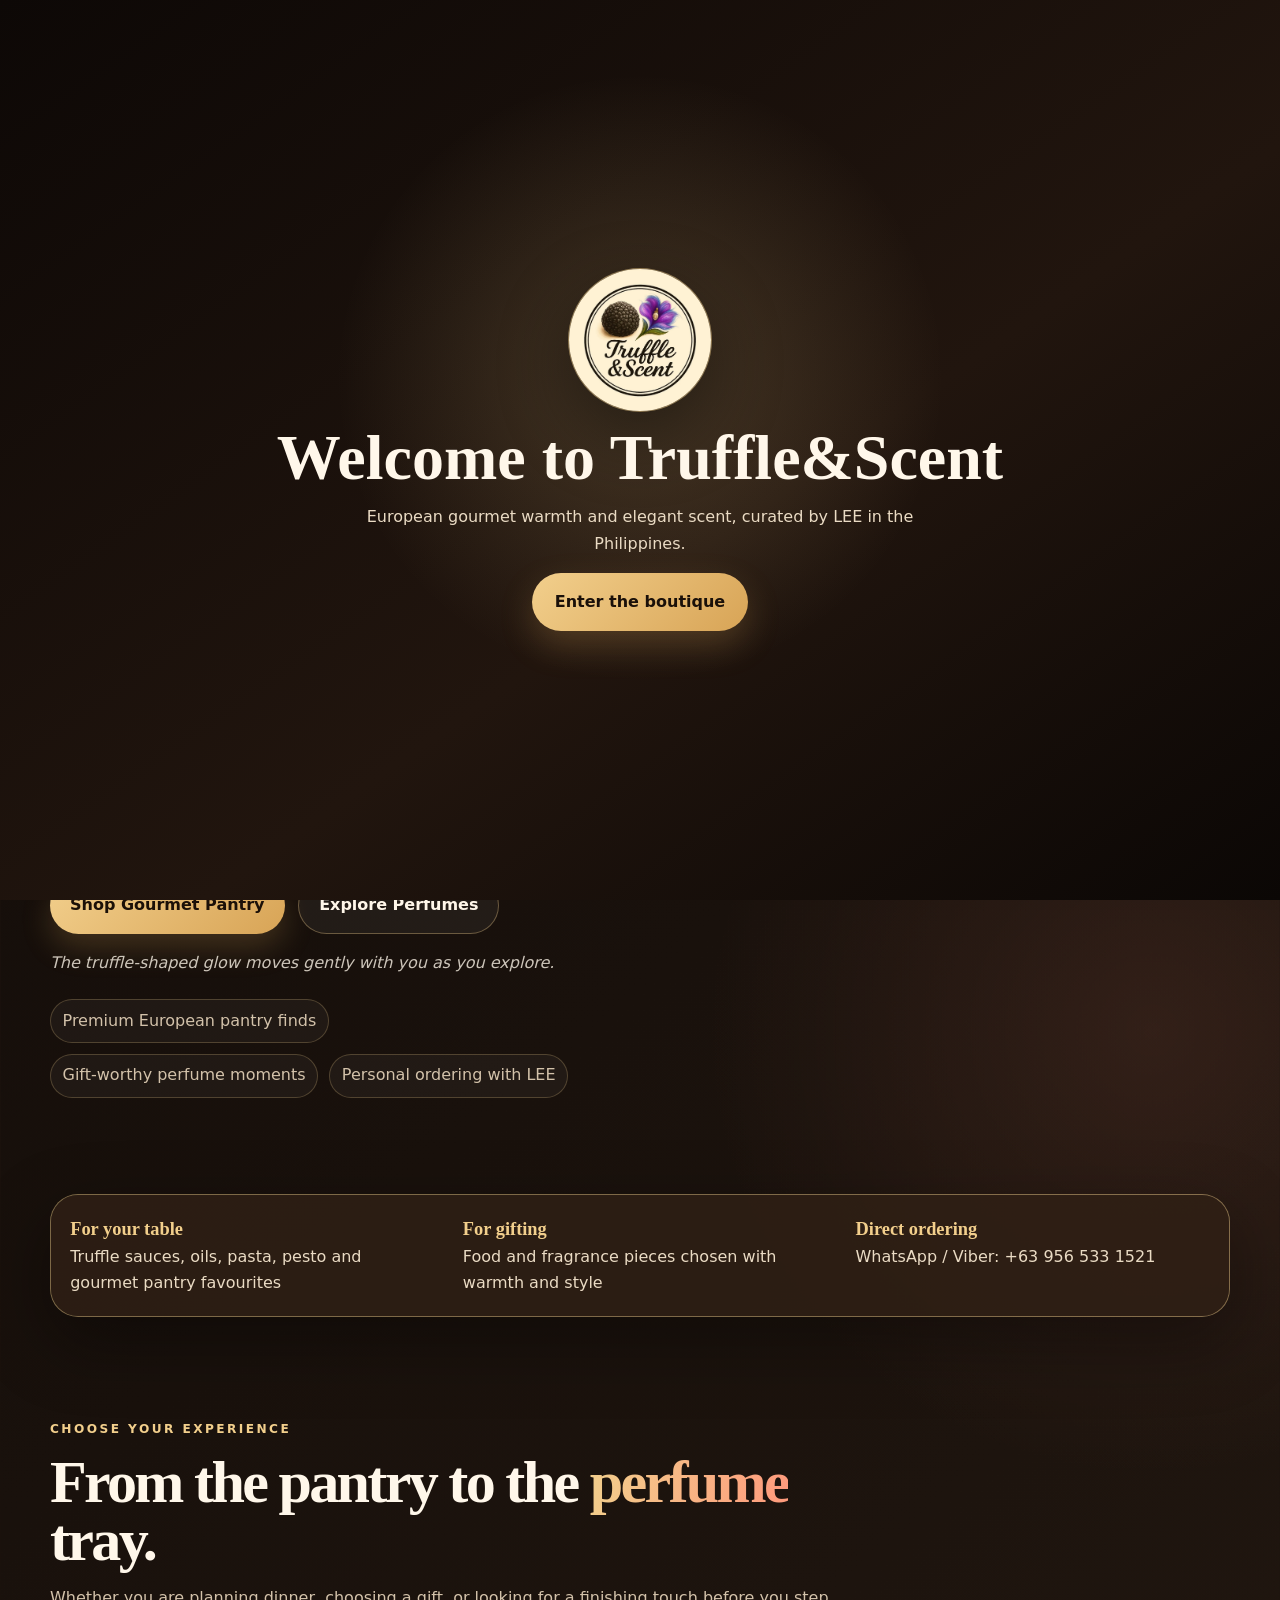
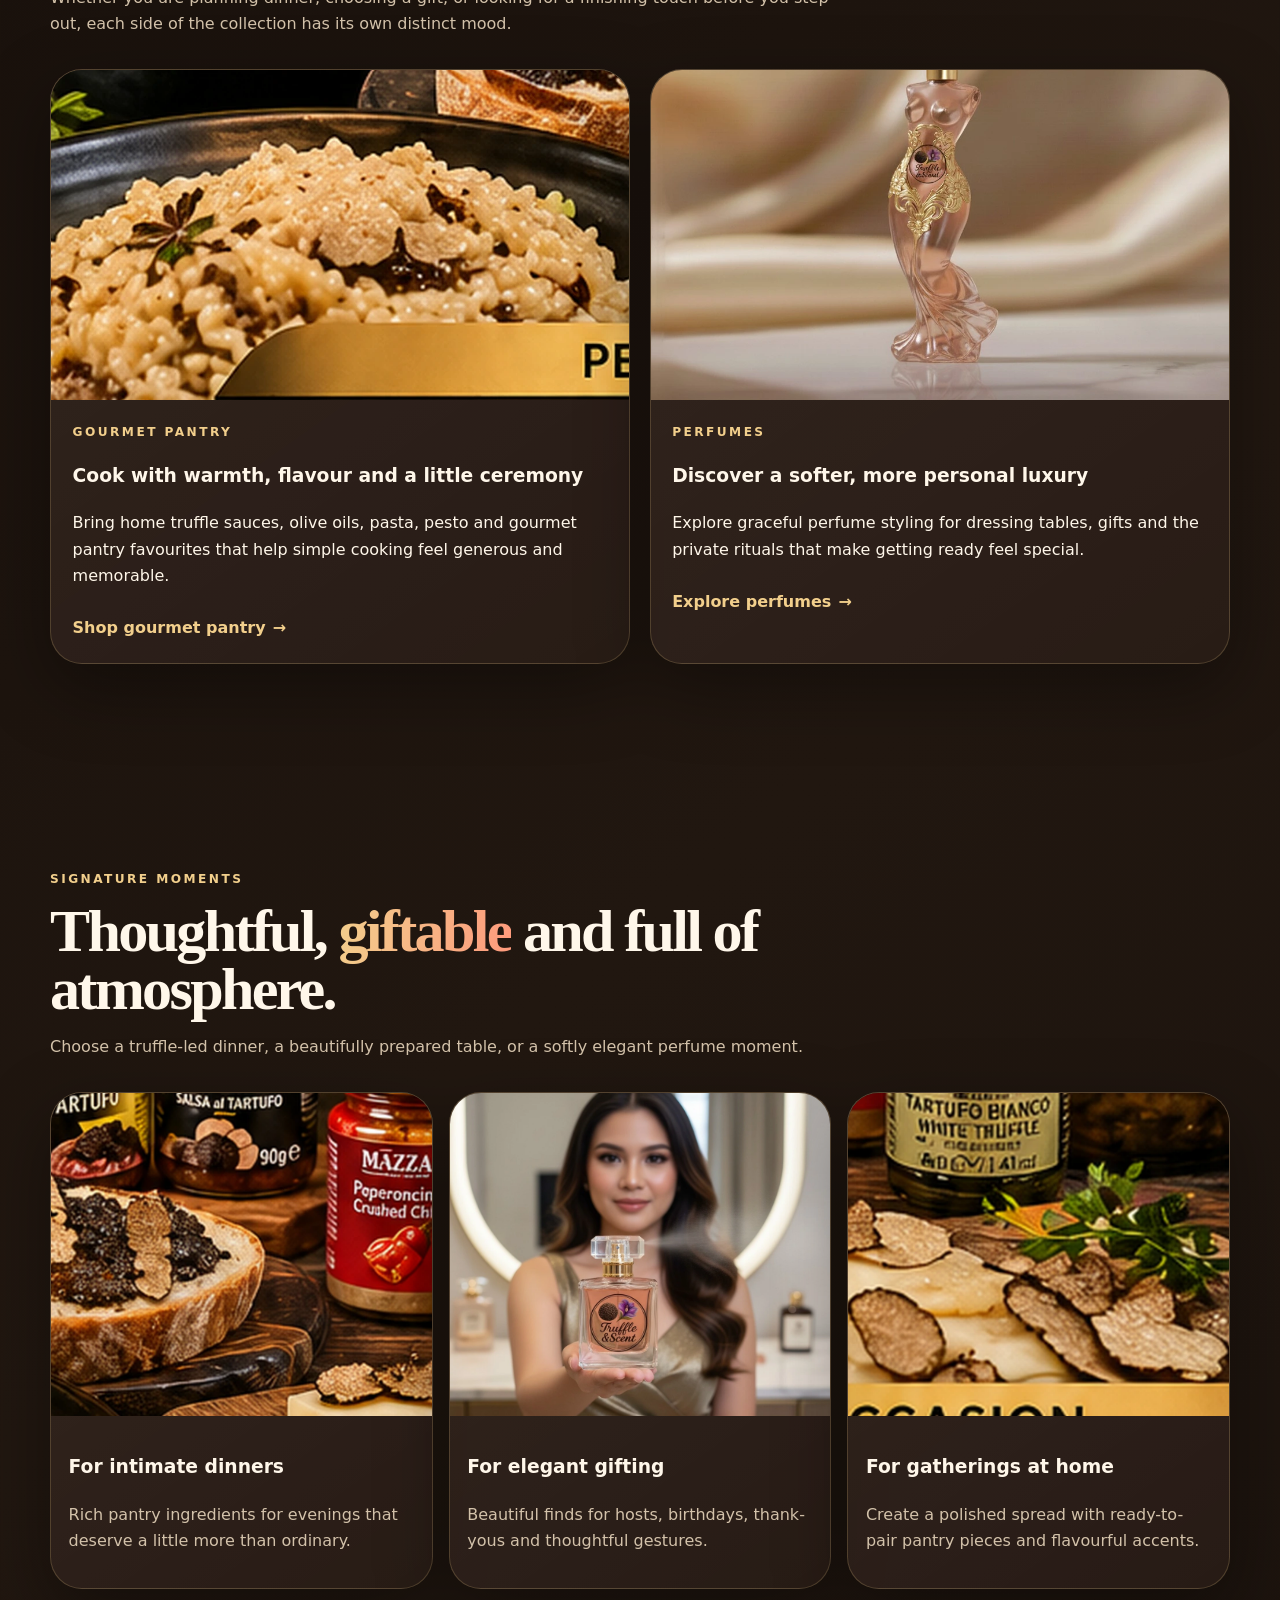
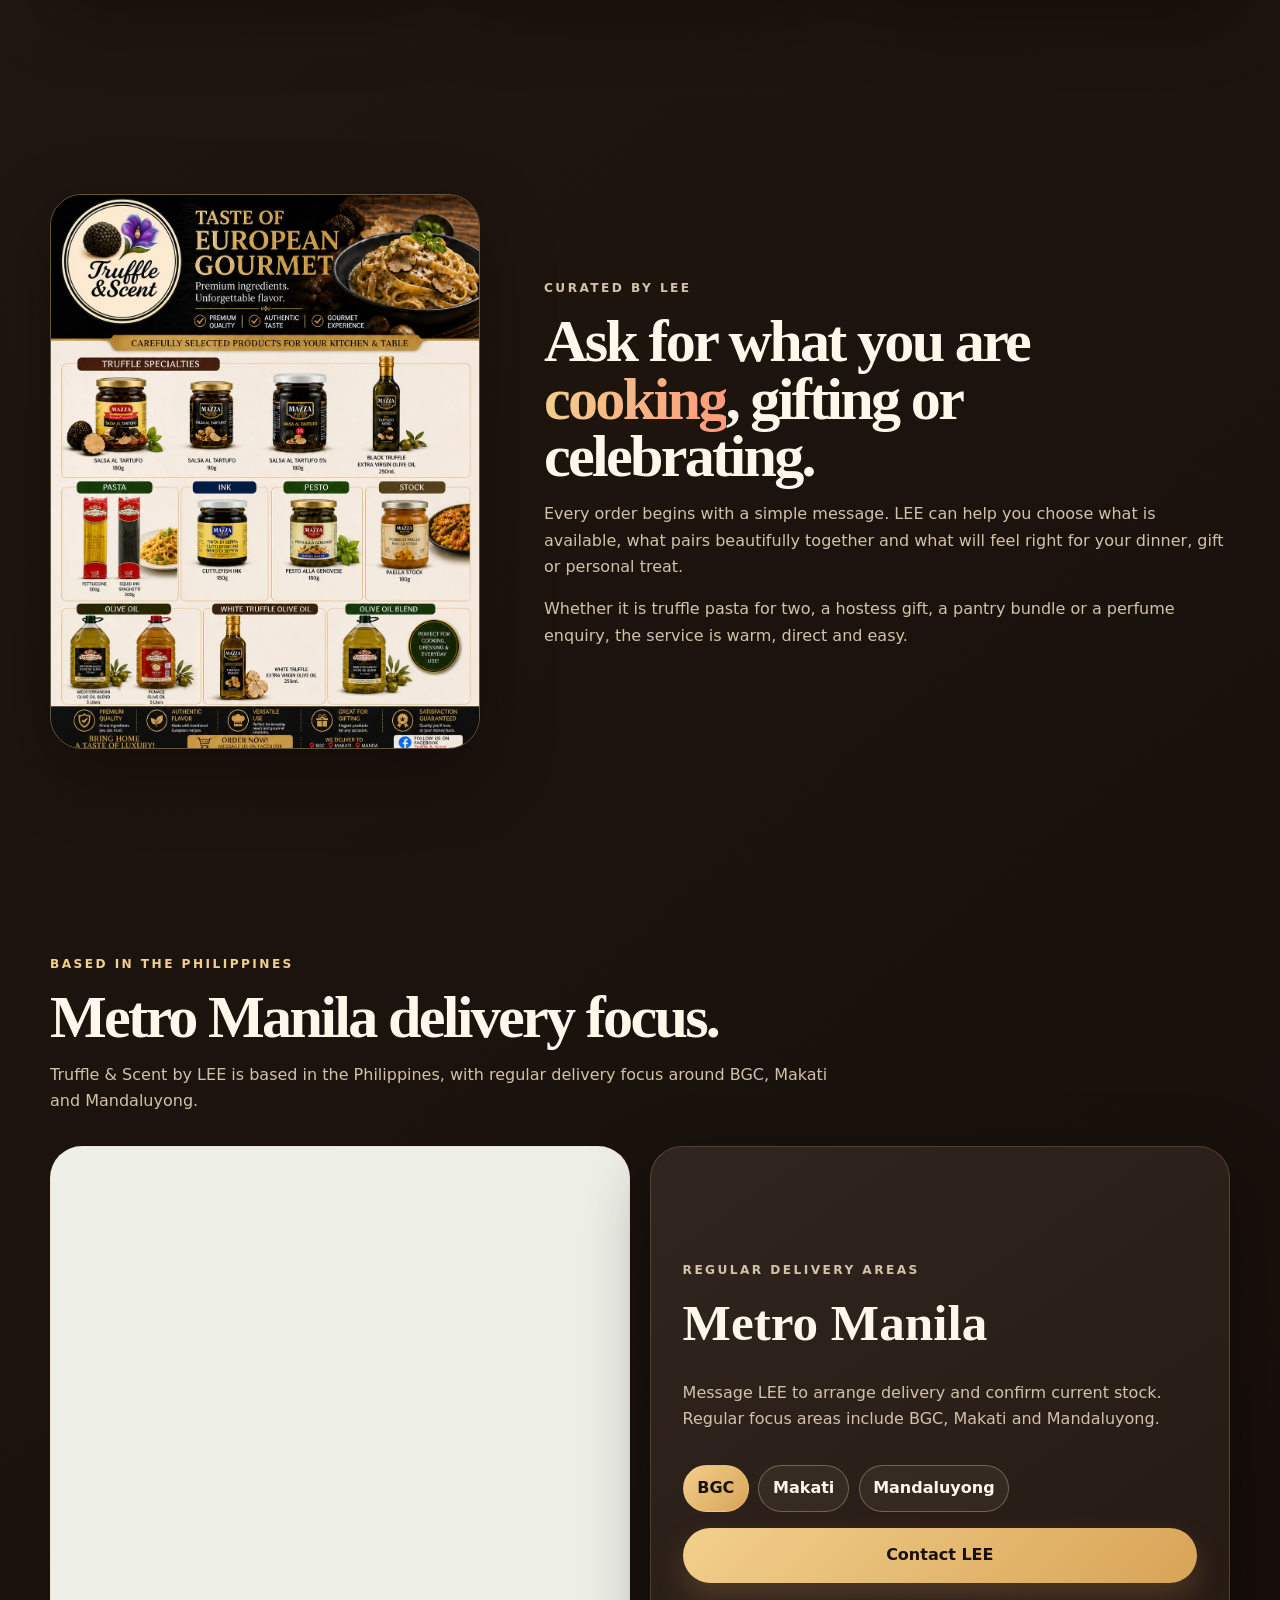
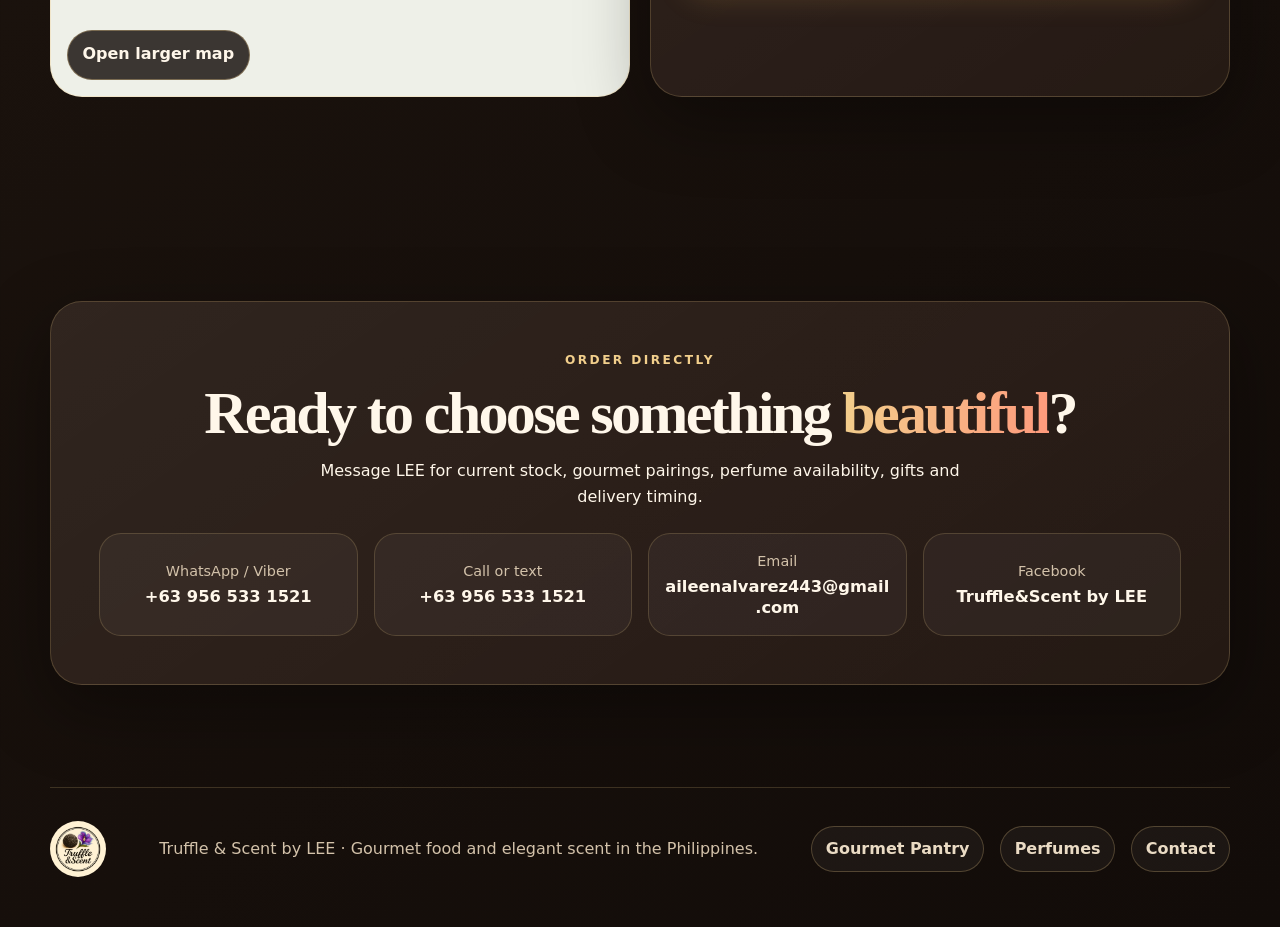
==== commit 01426085: "Add files via upload" ====
--- a/index.html
+++ b/index.html
@@ -35,6 +35,7 @@
     <div class="header-actions" data-sound-control>
       <button class="sound-toggle" type="button" data-sound-toggle aria-pressed="false"><span class="sound-icon" aria-hidden="true"></span><span data-sound-label>Play me</span></button>
       <audio data-audio preload="none" src="assets/jingle.wav"></audio>
+      <button class="language-toggle" type="button" data-lang-toggle aria-pressed="false" aria-label="Switch to Tagalog"><span data-lang-code>EN</span><span class="language-divider" aria-hidden="true">/</span><span data-lang-name>Tagalog</span></button>
       <a class="contact-cta" href="contact.html">Contact</a>
     </div>
   </header>
@@ -45,7 +46,7 @@
         <h1 id="hero-title">Curated for <span class="accent-word">beautiful</span> tables and elegant everyday moments.</h1>
         <p class="hero-lede">Welcome to Truffle &amp; Scent by LEE — a warm boutique collection of European pantry favourites and graceful fragrance pieces, chosen for memorable dinners, thoughtful gifting and a little everyday indulgence.</p>
         <div class="hero-actions"><a class="btn primary" href="food.html">Shop Gourmet Pantry</a><a class="btn secondary" href="perfumes.html">Explore Perfumes</a></div>
-        <p class="hero-whisper">The golden constellation moves gently with you as you explore.</p>
+        <p class="hero-whisper">The truffle-shaped glow moves gently with you as you explore.</p>
         <ul class="trust-list"><li>Premium European pantry finds</li><li>Gift-worthy perfume moments</li><li>Personal ordering with LEE</li></ul>
       </div>
       <div class="particle-stage reveal" aria-label="Animated Truffle and Scent logo constellation">
@@ -61,6 +62,7 @@
     <section class="order section"><div class="order-card reveal"><p class="eyebrow">Order directly</p><h2>Ready to choose something <span class="accent-word">beautiful</span>?</h2><p>Message LEE for current stock, gourmet pairings, perfume availability, gifts and delivery timing.</p><div class="contact-grid"><a href="https://wa.me/639565331521" target="_blank" rel="noopener"><span>WhatsApp / Viber</span><strong>+63 956 533 1521</strong></a><a href="tel:+639565331521"><span>Call or text</span><strong>+63 956 533 1521</strong></a><a href="mailto:aileenalvarez443@gmail.com"><span>Email</span><strong>aileenalvarez443@gmail.com</strong></a><a href="https://www.facebook.com/100064140277641/" target="_blank" rel="noopener"><span>Facebook</span><strong>Truffle&amp;Scent by LEE</strong></a></div></div></section>
   </main>
   <footer class="site-footer"><img src="assets/logo.webp" alt="" /><p>Truffle &amp; Scent by LEE · Gourmet food and elegant scent in the Philippines.</p><nav><a href="food.html">Gourmet Pantry</a><a href="perfumes.html">Perfumes</a><a href="contact.html">Contact</a></nav></footer>
+  <script src="assets/lang.js"></script>
   <script src="script.js"></script>
 </body>
 </html>
--- a/styles.css
+++ b/styles.css
@@ -218,3 +218,43 @@
   .contact-page .constellation-centre img{width:150px!important;height:150px!important;}
   .contact-page .contact-particle-canvas{top:84px!important;left:-55px!important;right:-55px!important;bottom:-45px!important;width:calc(100% + 110px)!important;height:calc(100% - 39px)!important;}
 }
+
+
+/* Central price display, driven by assets/prices.js */
+.product-price{display:flex;flex-wrap:wrap;align-items:center;gap:.55rem;margin:.75rem 0 1rem}
+.product-price strong{font-family:Georgia,serif;font-size:1.35rem;line-height:1;color:var(--gold-light);text-shadow:0 8px 28px rgba(216,164,86,.2)}
+.product-price span{display:inline-flex;align-items:center;min-height:30px;border:1px solid rgba(242,207,140,.28);border-radius:999px;padding:.32rem .65rem;background:rgba(255,255,255,.055);color:var(--cream);font-size:.76rem;font-weight:900;letter-spacing:.11em;text-transform:uppercase}
+.fragrance-item .product-price{margin:.65rem 0 .85rem}
+@media (max-width:540px){.product-price strong{font-size:1.22rem}.product-price span{font-size:.68rem}}
+
+
+/* --- simple English / Tagalog language switch --- */
+.language-toggle{
+  border:1px solid rgba(242,207,140,.34);
+  border-radius:999px;
+  background:rgba(37,24,17,.58);
+  color:#fff7ea;
+  min-height:42px;
+  padding:.55rem .82rem;
+  display:inline-flex;
+  align-items:center;
+  gap:.32rem;
+  font-weight:900;
+  letter-spacing:.03em;
+  cursor:pointer;
+  box-shadow:0 10px 24px rgba(0,0,0,.18);
+}
+.language-toggle:hover,.language-toggle:focus-visible{
+  border-color:rgba(242,207,140,.72);
+  background:rgba(242,207,140,.16);
+}
+.language-toggle [data-lang-code]{
+  color:var(--gold-light);
+}
+.language-divider{
+  opacity:.62;
+}
+@media (max-width:820px){
+  .header-actions{gap:.45rem}
+  .language-toggle{min-height:38px;padding:.46rem .66rem;font-size:.82rem}
+}
